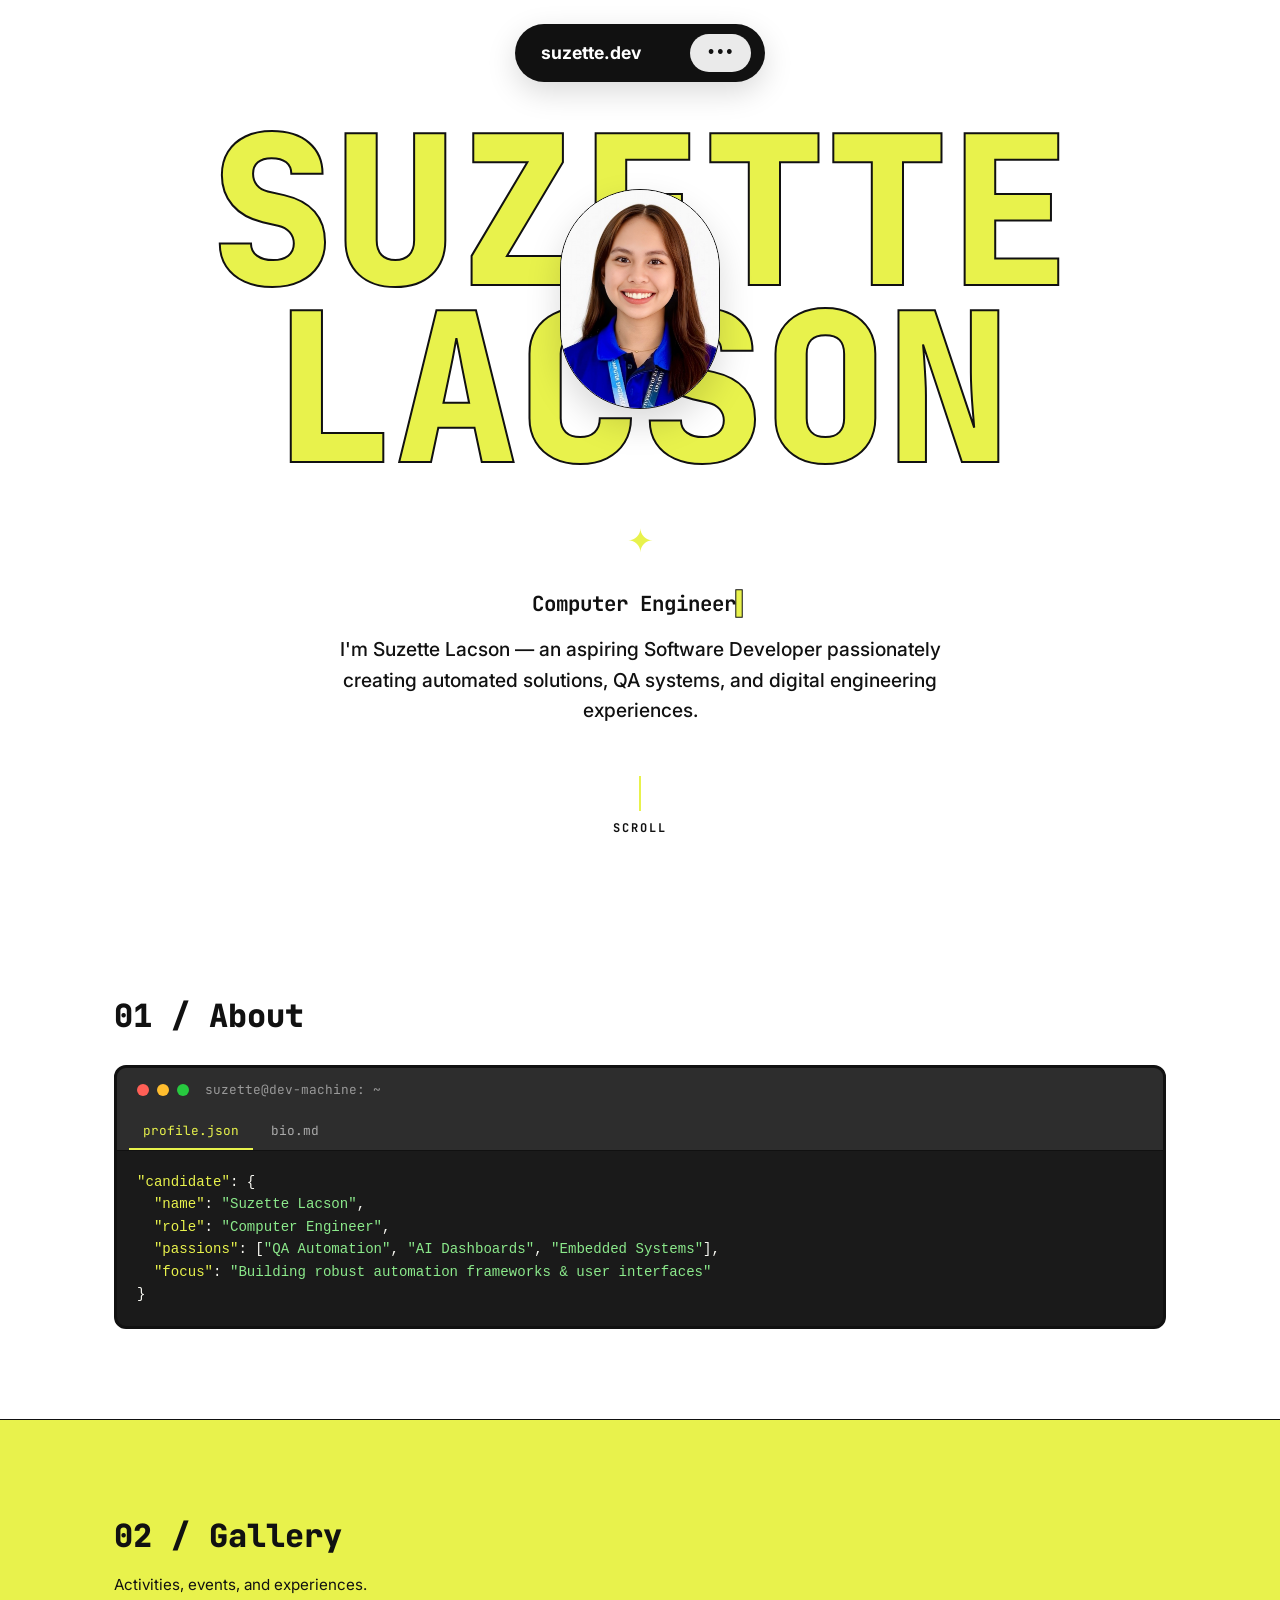
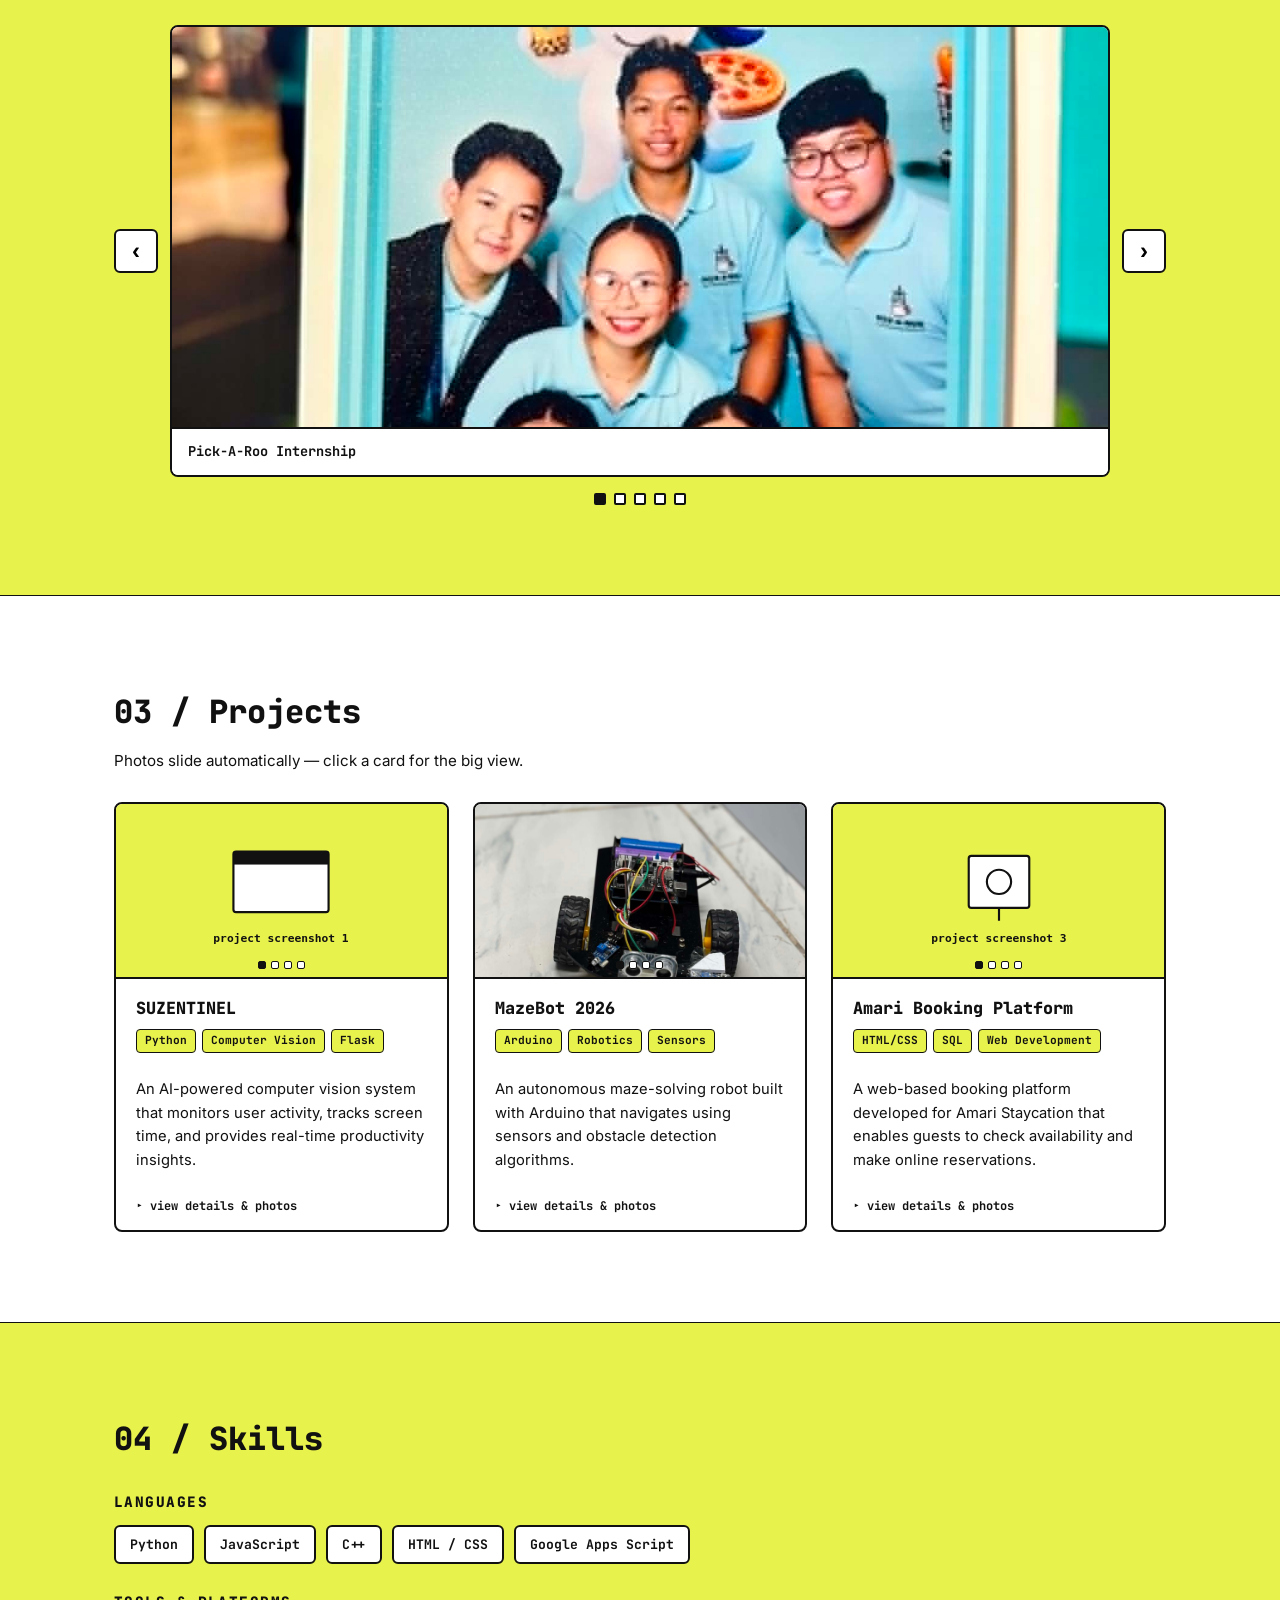
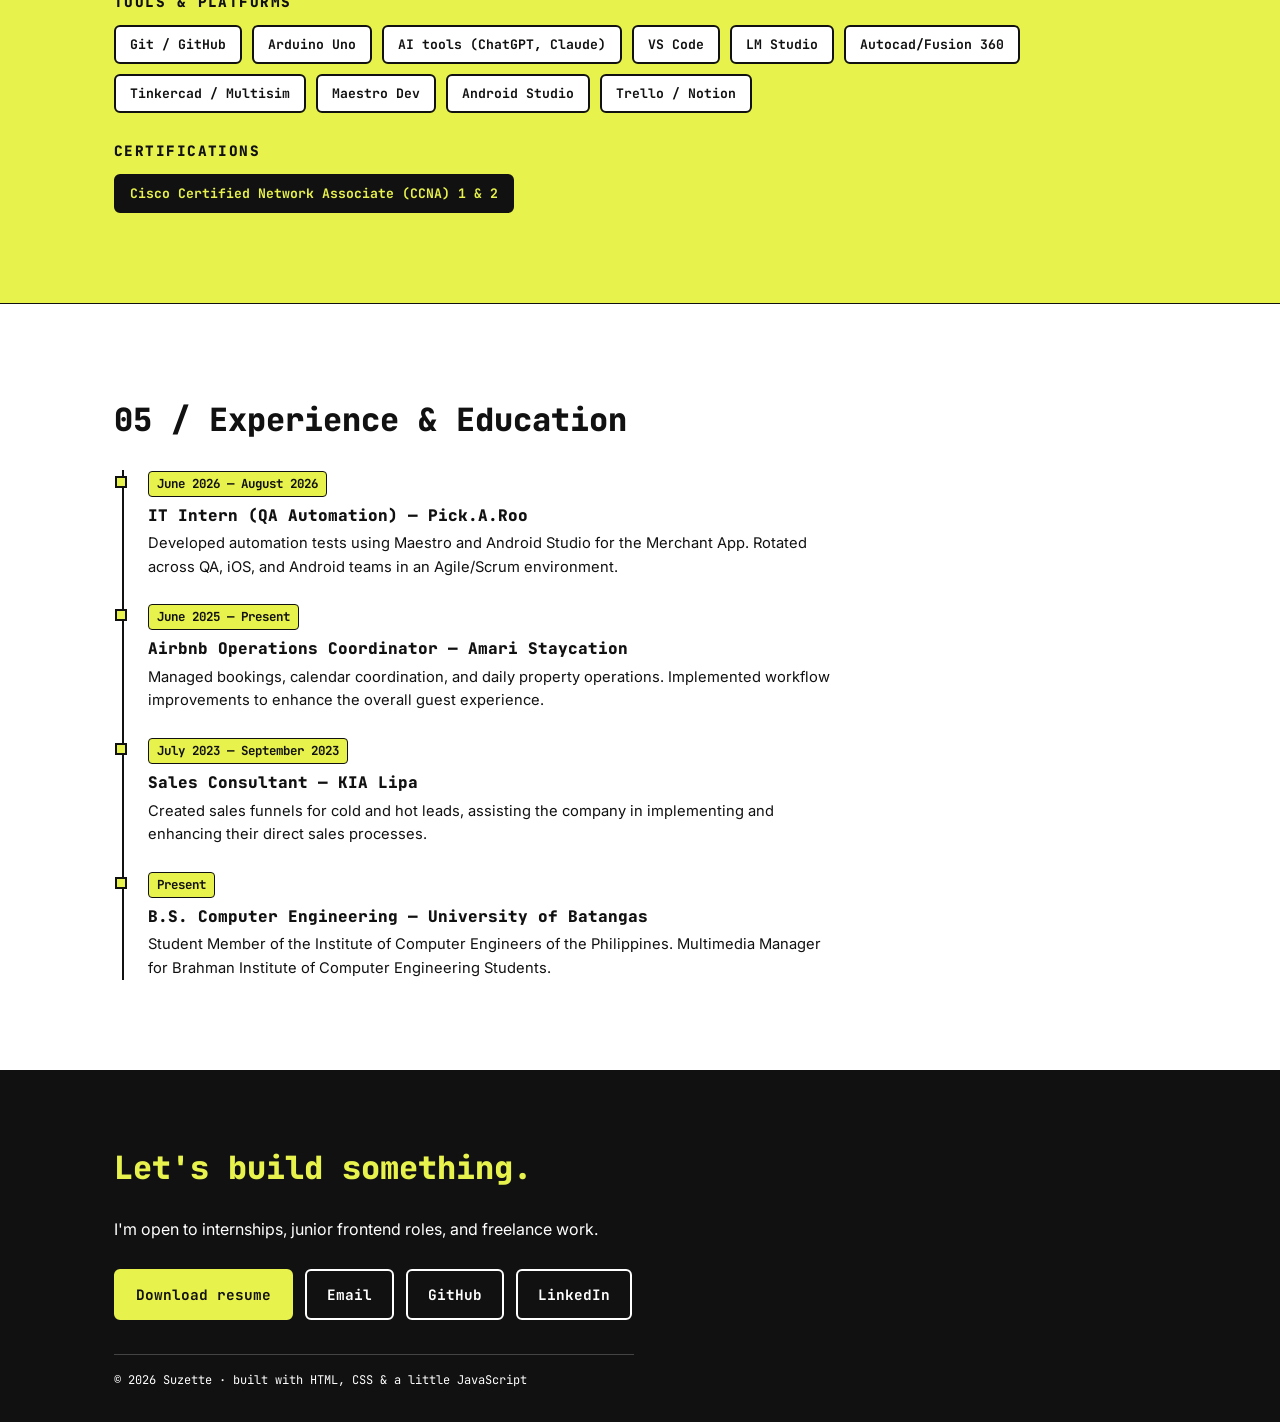
==== index.html @ ba4e70ea "Fixing errors" ====
<!DOCTYPE html>
<!-- ==========================================================
    MY PORTFOLIO — index.html
    This file handles the structural content.
    Flipped to a premium white-dominant professional aesthetic.
========================================================== -->
<html lang="en">
<head>
  <meta charset="UTF-8">
  <meta name="viewport" content="width=device-width, initial-scale=1.0">

  <!-- TITLE + SEO -->
  <title>Suzette Lacson — Computer Engineer / QA Automation</title>
  <meta name="description" content="Portfolio of Suzette Lacson — Computer Engineering student focused on QA automation, AI-powered tools, web development, and Arduino/embedded projects.">
  <meta property="og:title" content="Suzette Lacson — Computer Engineer">
  <meta property="og:description" content="QA automation, AI tools, web development, and robotics projects.">
  <meta property="og:image" content="images/Me.jpg">

  <!-- Fonts: JetBrains Mono (headings) + Inter (body text) -->
  <link rel="preconnect" href="https://fonts.googleapis.com">
  <link rel="preconnect" href="https://fonts.gstatic.com" crossorigin>
  <link href="https://fonts.googleapis.com/css2?family=JetBrains+Mono:wght@500;700;800;900&family=Inter:wght@400;500;600;700&display=swap" rel="stylesheet">

  <!-- Connect the design file -->
  <link rel="stylesheet" href="style.css">
</head>
<body>

<!-- ==================== PREMIUM FLOATING NAV DOCK ==================== -->
  <nav class="nav-dock">
    <div class="nav-dock-inner">
      <a href="#top" class="nav-brand">suzette.dev</a>
      <button class="nav-toggle-btn" id="menuToggleBtn" aria-label="Open navigation menu">
        <span>•</span><span>•</span><span>•</span>
      </button>
    </div>
    
    <!-- Expanded Dropdown Card Panel (Hidden by default) -->
    <div class="nav-dropdown" id="navDropdown">
      <div class="dropdown-header">
        <span class="dropdown-brand">suzette.dev</span>
        <button class="dropdown-close-btn" id="menuCloseBtn" aria-label="Close navigation menu">&times;</button>
      </div>
      <!-- FIX: labels now match the sections they scroll to
           (Projects pointed to the Gallery, Education pointed to Skills) -->
      <ul class="dropdown-links">
        <li><a href="#top" class="dropdown-pill">Home</a></li>
        <li><a href="#about" class="dropdown-pill">About Me</a></li>
        <li><a href="#gallery" class="dropdown-pill">Gallery</a></li>
        <li><a href="#projects" class="dropdown-pill">Projects</a></li>
        <li><a href="#skills" class="dropdown-pill">Skills</a></li>
        <li><a href="#experience" class="dropdown-pill">Experience</a></li>
        <li><a href="#contact" class="dropdown-pill">Contact</a></li>
      </ul>
    </div>
  </nav>

  <!-- ==================== HIGH-IMPACT HERO SECTION ==================== -->
<header class="hero" id="top">
  <div class="wrap hero-centerpiece">
    
    <!-- Giant Typographic Layering Stack -->
    <div class="massive-name-container">
      <h1 class="massive-text-line">SUZETTE</h1>
      
      <!-- Interactive 3D Flip Capsule (Now a link to the About section!) -->
      <a href="#about" class="oval-photo-frame">
        <div class="flip-card-inner">
          
          <!-- FRONT SIDE: Your main photo -->
          <div class="flip-card-front">
            <img class="hero-photo" src="images/Me.jpg" alt="Suzette Lacson Front">
          </div>
          
          <!-- BACK SIDE: Your second photo (or alternative brand graphic) -->
          <!-- FIX: file is ME2.png, not ME2.jpg (image was broken) -->
          <div class="flip-card-back">
            <img class="hero-photo" src="images/ME2.png" alt="Suzette Lacson Back">
          </div>

        </div>
      </a>
      
      <h1 class="massive-text-line">LACSON</h1>
    </div>

    <!-- Minimalist Deco Divider -->
    <div class="diamond-divider">✦</div>

    <!-- Animated role typewriter (logic already lives in script.js) -->
    <p class="typewriter-line"><span id="typewriter"></span><span class="type-cursor">▌</span></p>

    <!-- Professional Subtitle Bio -->
    <p class="hero-tagline">
      I'm Suzette Lacson — an aspiring Software Developer passionately creating automated solutions, QA systems, and digital engineering experiences.
    </p>
    
    <!-- Dynamic Scroll Asset -->
    <div class="scroll-indicator">
      <span class="scroll-line"></span>
      <span class="scroll-text">SCROLL</span>
    </div>

  </div>
</header>
  <!-- ==================== ABOUT (Interactive Terminal) ==================== -->
  <section id="about">
    <div class="wrap">
      <h2>01 / About</h2>
      
      <!-- Developer Terminal UI -->
      <div class="terminal">
        <div class="terminal-header">
          <div class="terminal-buttons">
            <span class="dot red"></span>
            <span class="dot yellow"></span>
            <span class="dot green"></span>
          </div>
          <div class="terminal-title">suzette@dev-machine: ~</div>
        </div>
        
        <!-- Interactive Code Tabs -->
        <div class="terminal-tabs">
          <button class="tab-btn active" id="btn-profile" onclick="switchTab('profile')">profile.json</button>
          <button class="tab-btn" id="btn-bio" onclick="switchTab('bio')">bio.md</button>
        </div>

        <div class="terminal-body">
          <!-- Tab 1: profile.json -->
          <div id="tab-profile" class="tab-content active">
<pre><code><span class="key">"candidate"</span>: {
  <span class="key">"name"</span>: <span class="string">"Suzette Lacson"</span>,
  <span class="key">"role"</span>: <span class="string">"Computer Engineer"</span>,
  <span class="key">"passions"</span>: [<span class="string">"QA Automation"</span>, <span class="string">"AI Dashboards"</span>, <span class="string">"Embedded Systems"</span>],
  <span class="key">"focus"</span>: <span class="string">"Building robust automation frameworks & user interfaces"</span>
}</code></pre>
          </div>

          <!-- Tab 2: bio.md -->
          <div id="tab-bio" class="tab-content">
            <h3># Bio</h3>
            <p>Hi, I'm Suzette Lacson, a Computer Engineering student with a deep focus in software development, QA automation, and hardware integrations. I enjoy building clean, interactive web experiences and programming smart devices that streamline operational pipelines.</p>
            <p>I thrive on turning manual processes into automated, efficient software architectures, bridging the gap between hardware systems and web frontends.</p>
          </div>
        </div>
      </div>

    </div>
  </section>

  <!-- ==================== GALLERY (CAROUSEL) ==================== -->
  <section id="gallery" class="yellow-bg">
    <div class="wrap">
      <h2>02 / Gallery</h2>
      <p class="section-sub">Activities, events, and experiences.</p>

      <div class="carousel">
        <button class="carousel-btn" onclick="moveSlide(-1)" aria-label="Previous photo">‹</button>

        <div class="carousel-window">
          <div class="carousel-track" id="track">

            <figure class="slide">
              <img src="images/interns.jpg" alt="Pick-A-Roo internship team">
              <figcaption>Pick-A-Roo Internship</figcaption>
            </figure>

            <figure class="slide">
              <img src="images/withArduino.jpg" alt="Working with Arduino" loading="lazy">
              <figcaption>Working with Arduino Activities</figcaption>
            </figure>

            <figure class="slide">
              <img src="images/PIC_EVENT.jpg" alt="Philippine Innovation Conference 2025" loading="lazy">
              <figcaption>Philippine Innovation Conference 2025 - Tatak Future</figcaption>
            </figure>

            <figure class="slide">
              <img src="images/event_pickaroo.jpg" alt="Pick-A-Roo company event" loading="lazy">
              <figcaption>Pick-A-Roo team event</figcaption>
            </figure>

            <figure class="slide">
              <img src="images/internshipw_id.jpg" alt="First day of internship with company ID" loading="lazy">
              <figcaption>Internship onboarding at AGILE Digital Ventures</figcaption>
            </figure>

          </div>
        </div>

        <button class="carousel-btn" onclick="moveSlide(1)" aria-label="Next photo">›</button>
      </div>

      <!-- Slider navigation dots (filled dynamically by script.js) -->
      <div class="carousel-dots" id="dots"></div>
    </div>
  </section>

  <!-- ==================== PROJECTS ==================== -->
  <section id="projects">
    <div class="wrap">
      <h2>03 / Projects</h2>
      <p class="section-sub">Photos slide automatically — click a card for the big view.</p>
      <div class="grid">

        <!-- Project 1 -->
        <article class="card project" onclick="openProject('SUZENTINEL')">
          <div class="mini-carousel" data-project="SUZENTINEL"></div>
          <h3>SUZENTINEL</h3>
          <div class="tags"><span class="tag">Python</span><span class="tag">Computer Vision</span><span class="tag">Flask</span></div>
          <p>An AI-powered computer vision system that monitors user activity, tracks screen time, and provides real-time productivity insights.</p>
          <span class="view-more">▸ view details & photos</span>  
        </article>

        <!-- Project 2 -->
        <article class="card project" onclick="openProject('mazebot')">
          <div class="mini-carousel" data-project="mazebot"></div>
          <h3>MazeBot 2026</h3>
          <div class="tags"><span class="tag">Arduino</span><span class="tag">Robotics</span><span class="tag">Sensors</span></div>
          <p>An autonomous maze-solving robot built with Arduino that navigates using sensors and obstacle detection algorithms.</p>
          <span class="view-more">▸ view details & photos</span>
        </article>

        <!-- Project 3 -->
        <article class="card project" onclick="openProject('amari')">
          <div class="mini-carousel" data-project="amari"></div>
          <h3>Amari Booking Platform</h3>
          <div class="tags"><span class="tag">HTML/CSS</span><span class="tag">SQL</span><span class="tag">Web Development</span></div>
          <p>A web-based booking platform developed for Amari Staycation that enables guests to check availability and make online reservations.</p>
          <span class="view-more">▸ view details & photos</span>
        </article>

      </div>
    </div>
  </section>

  <!-- ==================== PROJECT PHOTO POPUP (MODAL) ==================== -->
  <div class="modal-overlay" id="modal" onclick="closeProject()">
    <div class="modal-box" onclick="event.stopPropagation()">
      <div class="modal-top">
        <h3 id="modal-title">Project</h3>
        <button class="modal-close" onclick="closeProject()">✕</button>
      </div>

      <div id="modal-desc" class="modal-desc"></div>

      <div class="modal-view">
        <button class="carousel-btn" onclick="movePhoto(-1)" aria-label="Previous project photo">‹</button>
        <img id="modal-img" src="" alt="Project photo">
        <button class="carousel-btn" onclick="movePhoto(1)" aria-label="Next project photo">›</button>
      </div>

      <div class="modal-thumbs" id="modal-thumbs"></div>
    </div>
  </div>

  <!-- ==================== SKILLS ==================== -->
  <section id="skills" class="yellow-bg">
    <div class="wrap">
      <h2>04 / Skills</h2>

      <h3 class="skill-title">Languages</h3>
      <div class="pills">
        <span class="pill">Python</span>
        <span class="pill">JavaScript</span>
        <span class="pill">C++</span>
        <span class="pill">HTML / CSS</span>
        <span class="pill">Google Apps Script</span>
      </div>

      <h3 class="skill-title">Tools &amp; Platforms</h3>
      <div class="pills">
        <span class="pill">Git / GitHub</span>
        <span class="pill">Arduino Uno</span>
        <span class="pill">AI tools (ChatGPT, Claude)</span>
        <span class="pill">VS Code</span>
        <span class="pill">LM Studio</span>
        <span class="pill">Autocad/Fusion 360</span>
        <span class="pill">Tinkercad / Multisim</span>
        <span class="pill">Maestro Dev</span>
        <span class="pill">Android Studio</span>
        <span class="pill">Trello / Notion</span>
      </div>

      <!-- Certifications from CV — recruiters scan for these -->
      <h3 class="skill-title">Certifications</h3>
      <div class="pills">
        <span class="pill hl">Cisco Certified Network Associate (CCNA) 1 &amp; 2</span>
      </div>
    </div>
  </section>

  <!-- ==================== EXPERIENCE ==================== -->
  <section id="experience">
    <div class="wrap">
      <h2>05 / Experience &amp; Education</h2>
      <div class="timeline">

        <div class="t-item">
          <span class="when">June 2026 — August 2026</span>
          <h3>IT Intern (QA Automation) — Pick.A.Roo</h3>
          <p>Developed automation tests using Maestro and Android Studio for the Merchant App. Rotated across QA, iOS, and Android teams in an Agile/Scrum environment.</p>
        </div>

        <div class="t-item">
          <span class="when">June 2025 — Present</span>
          <h3>Airbnb Operations Coordinator — Amari Staycation</h3>
          <p>Managed bookings, calendar coordination, and daily property operations. Implemented workflow improvements to enhance the overall guest experience.</p>
        </div>
        
        <div class="t-item">
          <span class="when">July 2023 — September 2023</span>
          <h3>Sales Consultant — KIA Lipa</h3>
          <p>Created sales funnels for cold and hot leads, assisting the company in implementing and enhancing their direct sales processes.</p>
        </div>

        <div class="t-item">
          <span class="when">Present</span>
          <h3>B.S. Computer Engineering — University of Batangas</h3>
          <p>Student Member of the Institute of Computer Engineers of the Philippines. Multimedia Manager for Brahman Institute of Computer Engineering Students.</p>
        </div>

      </div>
    </div>
  </section>

  <!-- ==================== CONTACT / FOOTER ==================== -->
  <footer id="contact">
    <div class="wrap">
      <h2>Let's build something.</h2>
      <p>I'm open to internships, junior frontend roles, and freelance work.</p>
      <div class="footer-links">
        <!-- FIX: the CV lives inside the images folder (link was broken) -->
        <a class="btn btn-resume" href="images/SUZETTE B. LACSON_CV_Tech_Updated.pdf" download>Download resume</a>
        <a class="btn btn-ghost" href="mailto:lacsonsuzette03@gmail.com">Email</a>
        <a class="btn btn-ghost" href="https://github.com/SuzetteLacson" target="_blank">GitHub</a>
        <a class="btn btn-ghost" href="https://www.linkedin.com/in/suzettelacson/" target="_blank">LinkedIn</a>
      </div>
      <p class="copyright">© 2026 Suzette · built with HTML, CSS &amp; a little JavaScript</p>
    </div>
  </footer>

  <!-- Connect script.js.
       FIX: removed the duplicate inline <script> — the nav toggle and
       switchTab logic already live in script.js. Having both meant
       double event listeners and two competing switchTab functions. -->
  <script src="script.js"></script>
</body>
</html>
---- style.css ----
/* ==========================================================
   style.css — Portfolio Master Design Sheet
   3-Color Palette: Dominant White, Deep Black, Accent Yellow.
========================================================== */

/* ---------- 1. DESIGN ENGINE INITIALIZATION ---------- */
:root {
  --yellow: #E8F24C;
  --black:  #111111;
  --white:  #FFFFFF;
  --mono:   'JetBrains Mono', monospace;
  --sans:   'Inter', sans-serif;
}

/* ---------- 2. UNIVERSAL DEFAULTS & GLOBAL FIXES ---------- */
*, *::before, *::after {
  box-sizing: border-box;
}

html, body {
  margin: 0 !important;
  padding: 0 !important;
  width: 100% !important;
  max-width: 100% !important;
  overflow-x: hidden !important;
  background-color: var(--white) !important;
  color: var(--black);
}

html {
  scroll-behavior: smooth;
}

body {
  font-family: var(--sans);
  line-height: 1.6;
}

h1, h2, h3 {
  font-family: var(--mono);
  font-weight: 900;
  margin: 0;
}

h2 {
  font-size: 2rem;
  margin-bottom: 24px;
}

img {
  max-width: 100%;
  display: block;
}

.wrap {
  max-width: 1100px;
  margin: 0 auto;
  padding: 0 24px;
}

section {
  padding: 90px 0;
  background: var(--white);
  width: 100%;
}

/*yellow background section for emphasis*/
.yellow-bg {
  background: var(--yellow);
  border-top: 1px solid var(--black);
  border-bottom: 1px solid var(--black);
}

/* ---------- 3. FLOATING MODULAR DOCK NAVBAR ---------- */
.nav-dock {
  position: fixed;
  top: 24px;
  left: 50%;
  transform: translateX(-50%);
  /* FIX: 17% was ~65px on phones — brand + button overflowed the capsule */
  width: auto;
  min-width: 250px;
  max-width: 500px;
  background: var(--black);
  border-radius: 50px; /* Perfect sleek capsule architecture */
  padding: 10px 14px;
  z-index: 9999;
  box-shadow: 0px 10px 30px rgba(0, 0, 0, 0.15);
}

.nav-dock-inner {
  display: flex;
  align-items: center;
  justify-content: space-between;
  gap: 18px;
  width: 100%;
}

.nav-brand {
  color: var(--white);
  font-family: var(--sans);
  font-weight: 700;
  font-size: 1.1rem;
  text-decoration: none;
  padding-left: 12px;
}

.nav-toggle-btn {
  background: #EAEAEA; /* Off-white comfortable interactive surface */
  border: none;
  border-radius: 50px;
  cursor: pointer;
  display: flex;
  align-items: center;
  gap: 3px;
  padding: 10px 18px;
  transition: background-color 0.2s ease;
}

.nav-toggle-btn:hover {
  background: var(--white);
}

.nav-toggle-btn span {
  font-size: 1.1rem;
  color: var(--black);
  line-height: 1;
}

/* --- Expanded Navigation Card Menu --- */
.nav-dropdown {
  display: none; /* Safely locked invisible until interaction toggles it */
  position: absolute;
  top: 0;
  left: 0;
  width: 100%;
  background: var(--black);
  border-radius: 28px;
  padding: 24px;
  box-shadow: 0px 15px 40px rgba(0, 0, 0, 0.3);
  animation: cardSlideIn 0.25s cubic-bezier(0.16, 1, 0.3, 1) forwards;
}

.nav-dropdown.show {
  display: block;
}

@keyframes cardSlideIn {
  from { opacity: 0; transform: scale(0.96); }
  to { opacity: 1; transform: scale(1); }
}

.dropdown-header {
  display: flex;
  align-items: center;
  justify-content: space-between;
  margin-bottom: 24px;
  padding: 0 4px;
}

.dropdown-brand {
  color: var(--white);
  font-family: var(--sans);
  font-weight: 700;
  font-size: 1.2rem;
}

.dropdown-close-btn {
  background: var(--white);
  border: none;
  width: 38px;
  height: 38px;
  border-radius: 50%;
  font-size: 1.3rem;
  font-weight: bold;
  cursor: pointer;
  display: flex;
  align-items: center;
  justify-content: center;
  transition: background-color 0.2s ease;
}

.dropdown-close-btn:hover {
  background: var(--yellow);
}

.dropdown-links {
  list-style: none !important;
  padding: 0 !important;
  margin: 0 !important;
  display: flex;
  flex-direction: column;
  gap: 12px;
}

.dropdown-links li {
  margin: 0 !important;
  padding: 0 !important;
}

.dropdown-pill {
  display: block;
  background: var(--white);
  color: var(--black);
  font-family: var(--sans);
  font-weight: 600;
  font-size: 1rem;
  text-decoration: none;
  padding: 12px 20px;
  border-radius: 14px;
  width: 100%;
  max-width: 160px; /* Aligns smoothly leftward matching design reference */
  transition: background-color 0.2s, transform 0.15s;
}

.dropdown-pill:hover {
  background: var(--yellow);
  transform: translateX(4px);
}

/* ---------- 4. HERO STRUCTURAL SYSTEM ---------- */
.hero {
  background: var(--white);
  min-height: 100vh;
  display: flex;
  align-items: center;
  position: relative;
  padding: 120px 0 60px;
}

.hero-centerpiece {
  display: flex;
  flex-direction: column;
  align-items: center;
  justify-content: center;
  width: 100%;
  text-align: center;
}

.massive-name-container {
  position: relative;
  display: flex;
  flex-direction: column;
  align-items: center;
  justify-content: center;
  width: 100%;
}

.massive-text-line {
  font-size: clamp(4.5rem, 17vw, 13rem);
  line-height: 0.85;
  font-weight: 900;
  color: var(--yellow);
  letter-spacing: -2px;
  text-transform: uppercase;
  margin: 0;
  user-select: none;
  /* FIX: pure yellow on white was nearly invisible — a thin black
     outline keeps the yellow look but makes the name readable */
  -webkit-text-stroke: 2px var(--black);
}

/* Capsule Photo Frame Overlap Geometry */
.oval-photo-frame {
  width: clamp(100px, 15vw, 160px);
  height: clamp(140px, 21vw, 220px);
  border-radius: 120px;
  border: 1px solid var(--black); /*  capsule border */
  overflow: hidden;
  position: absolute;
  top: 50%;
  left: 50%;
  transform: translate(-50%, -50%);
  z-index: 10;
  background: var(--white);
  box-shadow: 0 15px 35px rgba(0,0,0,0.15);
}

.hero-photo {
  width: 100%;
  height: 100%;
  object-fit: cover;
}

.diamond-divider {
  font-size: 2rem;
  color: var(--yellow);
  margin: 40px 0 20px;
}

.hero-tagline {
  font-family: var(--sans);
  font-size: clamp(1rem, 2vw, 1.2rem);
  color: var(--black);
  max-width: 620px;
  line-height: 1.6;
  font-weight: 500;
  margin: 0 auto;
}

.scroll-indicator {
  margin-top: 50px;
  display: flex;
  flex-direction: column;
  align-items: center;
  gap: 8px;
}

.scroll-line {
  width: 2px;
  height: 35px;
  background: var(--yellow);
}

.scroll-text {
  font-family: var(--mono);
  font-size: 0.75rem;
  font-weight: 700;
  letter-spacing: 2px;
}

/* ---------- 5. GLOBAL PORTFOLIO INTERFACE FIXES ---------- */
.card {
  background: var(--white);
  border: 2px solid var(--black);
  border-radius: 8px;
  padding: 24px;
}

.btn {
  display: inline-block;
  font-family: var(--mono);
  font-weight: 700;
  font-size: 0.9rem;
  text-decoration: none;
  padding: 12px 20px;
  border: 2px solid var(--black);
  border-radius: 6px;
  transition: transform 0.1s ease, box-shadow 0.1s ease;
}
.btn-dark { background: var(--black); color: var(--white); }
.btn-dark:hover { background: var(--yellow); color: var(--black); }
.btn-light { background: var(--white); color: var(--black); }
.btn-light:hover { background: var(--black); color: var(--white); }
.btn:active { transform: translate(2px, 2px); }

/* Grid Protection System */
.grid {
  display: grid;
  grid-template-columns: repeat(auto-fill, minmax(290px, 1fr));
  gap: 24px;
}

.project {
  background: var(--white);
  border: 2px solid var(--black);
  border-radius: 8px;
  overflow: hidden;
  display: flex;
  flex-direction: column;
}

/* Dynamic Interactive Terminal Fixes */
.terminal {
  background: #1a1a1a;
  border: 3px solid var(--black);
  border-radius: 12px;
  overflow: hidden;
}
.terminal-header {
  background: #2d2d2d;
  padding: 12px 20px;
  display: flex;
  align-items: center;
}
.terminal-body {
  padding: 20px;
  color: #f8f8f2;
  font-family: var(--mono);
}

/* Timeline Components */
.timeline {
  border-left: 2px solid var(--black);
  padding-left: 24px;
  display: flex;
  flex-direction: column;
  gap: 24px;
}

/* ==========================================================
   7. RESTORED COMPONENT STYLES
   ROOT CAUSE OF THE "not clickable / not sliding" BUG:
   when this stylesheet was rewritten, the styles for the
   carousel, mini-carousels, modal, tags, pills, timeline and
   footer were dropped. The JavaScript still worked — but with
   no overflow:hidden / display:flex / positioning, the sliders
   rendered as stacked images and the modal never appeared.
   Everything below restores those components in the same
   3-color style.
========================================================== */

/* ---- small helpers ---- */
.section-sub {
  margin: -12px 0 28px;
  font-size: 0.95rem;
}

/* ---- hero typewriter line ---- */
.typewriter-line {
  font-family: var(--mono);
  font-weight: 700;
  font-size: clamp(1rem, 2.2vw, 1.3rem);
  margin: 0 0 14px;
  min-height: 1.6em;         /* stops layout jumping while typing */
}

.type-cursor {
  color: var(--yellow);
  -webkit-text-stroke: 1px var(--black);
  animation: blink 1s steps(1) infinite;
}

@keyframes blink {
  50% { opacity: 0; }
}

/* ---- hero flip card (front/back photo) ---- */
.oval-photo-frame {
  perspective: 1000px;       /* gives the flip its 3D depth */
}

.flip-card-inner {
  position: relative;
  width: 100%;
  height: 100%;
  transition: transform 0.7s ease;
  transform-style: preserve-3d;
}

.oval-photo-frame:hover .flip-card-inner {
  transform: rotateY(180deg);
}

.flip-card-front,
.flip-card-back {
  position: absolute;
  inset: 0;
  backface-visibility: hidden;    /* hides the reversed side */
}

.flip-card-back {
  transform: rotateY(180deg);
}

/* ---- terminal chrome (dots, tabs, code colors) ---- */
.terminal-buttons {
  display: flex;
  gap: 8px;
  margin-right: 16px;
}

.dot {
  width: 12px;
  height: 12px;
  border-radius: 50%;
  display: block;
}

.dot.red    { background: #ff5f56; }
.dot.yellow { background: #ffbd2e; }
.dot.green  { background: #27c93f; }

.terminal-title {
  color: #999;
  font-family: var(--mono);
  font-size: 0.8rem;
}

.terminal-tabs {
  display: flex;
  gap: 4px;
  background: #2d2d2d;
  padding: 0 12px;
  border-bottom: 1px solid var(--black);
}

.tab-btn {
  font-family: var(--mono);
  font-size: 0.8rem;
  padding: 9px 14px;
  background: transparent;
  color: #aaa;
  border: none;
  cursor: pointer;
  border-bottom: 2px solid transparent;
}

.tab-btn.active {
  color: var(--yellow);
  border-bottom-color: var(--yellow);
}

.tab-content { display: none; }
.tab-content.active { display: block; }

.terminal-body pre {
  margin: 0;
  white-space: pre-wrap;
  font-size: 0.88rem;
}

.key    { color: var(--yellow); }
.string { color: #8be98b; }

.tab-content h3 {
  color: var(--yellow);
  margin-bottom: 10px;
  font-size: 1rem;
}

.tab-content p {
  color: #ddd;
  font-family: var(--sans);
  font-size: 0.95rem;
}

.tab-content p + p { margin-top: 10px; }

/* ---- gallery carousel ---- */
.carousel {
  display: flex;
  align-items: center;
  gap: 12px;
}

.carousel-window {
  overflow: hidden;          /* hides the off-screen slides */
  border: 2px solid var(--black);
  border-radius: 8px;
  background: var(--white);
  flex: 1;
}

.carousel-track {
  display: flex;             /* all slides in one row */
  transition: transform 0.4s ease;
}

.slide {
  min-width: 100%;
  margin: 0;
}

.slide img {
  width: 100%;
  height: 400px;
  object-fit: cover;         /* crops any photo size to fit */
}

.slide figcaption {
  font-family: var(--mono);
  font-size: 0.85rem;
  font-weight: 700;
  padding: 12px 16px;
  border-top: 2px solid var(--black);
  background: var(--white);
}

.carousel-btn {
  font-size: 1.5rem;
  font-weight: 700;
  width: 44px;
  height: 44px;
  background: var(--white);
  border: 2px solid var(--black);
  border-radius: 6px;
  cursor: pointer;
  flex-shrink: 0;
}

.carousel-btn:hover {
  background: var(--black);
  color: var(--yellow);
}

.carousel-dots {
  display: flex;
  justify-content: center;
  gap: 8px;
  margin-top: 16px;
}

.carousel-dots button {
  width: 12px;
  height: 12px;
  background: var(--white);
  border: 2px solid var(--black);
  border-radius: 2px;
  cursor: pointer;
  padding: 0;
}

.carousel-dots button.active {
  background: var(--black);
}

/* ---- project cards ---- */
.project {
  padding: 0;                /* photos sit flush with the card edge */
  cursor: pointer;
  transition: transform 0.18s ease, box-shadow 0.18s ease;
}

.project:hover {
  transform: rotate(-1deg) translateY(-4px);
  box-shadow: 6px 6px 0 var(--black);
}

.project h3 {
  font-size: 1.05rem;
  padding: 16px 20px 8px;
}

.project .tags {
  display: flex;
  flex-wrap: wrap;
  gap: 6px;
  padding: 0 20px;
}

.tag {
  font-family: var(--mono);
  font-size: 0.7rem;
  font-weight: 700;
  background: var(--yellow);
  border: 1.5px solid var(--black);
  border-radius: 4px;
  padding: 2px 8px;
}

.project p {
  font-size: 0.92rem;
  padding: 10px 20px;
  flex-grow: 1;
}

.view-more {
  font-family: var(--mono);
  font-size: 0.75rem;
  font-weight: 700;
  padding: 0 20px 14px;
}

.project:hover .view-more {
  text-decoration: underline;
}

/* ---- mini-carousel inside each project card ---- */
.mini-carousel {
  position: relative;
  overflow: hidden;
  border-bottom: 2px solid var(--black);
  height: 175px;
}

.mini-track {
  display: flex;
  height: 100%;
  transition: transform 0.4s ease;
}

.mini-track img {
  min-width: 100%;
  height: 100%;
  object-fit: cover;
}

.mini-btn {
  position: absolute;
  top: 50%;
  transform: translateY(-50%);
  width: 28px;
  height: 28px;
  font-size: 1rem;
  font-weight: 700;
  background: var(--yellow);
  border: 2px solid var(--black);
  border-radius: 4px;
  cursor: pointer;
  opacity: 0;                /* appear on card hover */
  transition: opacity 0.15s;
}

.project:hover .mini-btn { opacity: 1; }
.mini-btn.prev { left: 8px; }
.mini-btn.next { right: 8px; }

.mini-btn:hover {
  background: var(--black);
  color: var(--yellow);
}

.mini-dots {
  position: absolute;
  bottom: 8px;
  left: 0;
  right: 0;
  display: flex;
  justify-content: center;
  gap: 5px;
}

.mini-dots span {
  width: 8px;
  height: 8px;
  background: var(--white);
  border: 1.5px solid var(--black);
  border-radius: 2px;
}

.mini-dots span.active {
  background: var(--black);
}

/* ---- project photo popup (modal) ---- */
.modal-overlay {
  display: none;             /* hidden until a card is clicked */
  position: fixed;
  inset: 0;
  background: rgba(17, 17, 17, 0.75);
  z-index: 10000;            /* above the nav dock */
  padding: 20px;
}

.modal-overlay.show {
  display: flex;
  align-items: center;
  justify-content: center;
}

.modal-box {
  background: var(--white);
  border: 2px solid var(--black);
  border-radius: 8px;
  box-shadow: 8px 8px 0 var(--yellow);
  max-width: 760px;
  width: 100%;
  max-height: 92vh;
  overflow-y: auto;
  padding: 20px;
}

.modal-top {
  display: flex;
  align-items: center;
  justify-content: space-between;
  margin-bottom: 12px;
}

.modal-top h3 { font-size: 1.05rem; }

.modal-close {
  font-family: var(--mono);
  font-weight: 700;
  font-size: 1rem;
  width: 36px;
  height: 36px;
  background: var(--yellow);
  border: 2px solid var(--black);
  border-radius: 6px;
  cursor: pointer;
  flex-shrink: 0;
}

.modal-close:hover {
  background: var(--black);
  color: var(--yellow);
}

/* the STAR-method project description */
.modal-desc {
  font-size: 0.9rem;
  line-height: 1.55;
  border-left: 4px solid var(--yellow);
  padding: 4px 0 4px 14px;
  margin-bottom: 14px;
}

.modal-view {
  display: flex;
  align-items: center;
  gap: 12px;
}

#modal-img {
  flex: 1;
  width: 100%;
  height: 380px;
  object-fit: cover;
  border: 2px solid var(--black);
  border-radius: 6px;
}

.modal-thumbs {
  display: flex;
  gap: 10px;
  margin-top: 12px;
  justify-content: center;
}

.modal-thumbs img {
  width: 90px;
  height: 60px;
  object-fit: cover;
  border: 2px solid var(--black);
  border-radius: 4px;
  cursor: pointer;
  opacity: 0.5;
}

.modal-thumbs img.active {
  opacity: 1;
  box-shadow: 3px 3px 0 var(--black);
}

/* ---- skills pills ---- */
.skill-title {
  font-size: 0.9rem;
  text-transform: uppercase;
  letter-spacing: 0.1em;
  margin: 26px 0 12px;
}

.pills {
  display: flex;
  flex-wrap: wrap;
  gap: 10px;
}

.pill {
  font-family: var(--mono);
  font-size: 0.82rem;
  font-weight: 700;
  background: var(--white);
  border: 2px solid var(--black);
  border-radius: 6px;
  padding: 7px 14px;
}

/* highlighted pill — inverted on the yellow section so it stands out */
.yellow-bg .pill.hl {
  background: var(--black);
  color: var(--yellow);
}

/* ---- experience timeline details ---- */
.timeline {
  margin-left: 8px;
  max-width: 720px;
}

.t-item {
  position: relative;
}

.t-item::before {
  content: "";
  position: absolute;
  left: -33px;
  top: 6px;
  width: 12px;
  height: 12px;
  background: var(--yellow);
  border: 2px solid var(--black);
}

.t-item .when {
  font-family: var(--mono);
  font-size: 0.78rem;
  font-weight: 700;
  background: var(--yellow);
  border: 1.5px solid var(--black);
  border-radius: 4px;
  padding: 2px 8px;
  display: inline-block;
  margin-bottom: 6px;
}

.t-item h3 { font-size: 1rem; }
.t-item p  { font-size: 0.92rem; margin: 4px 0 0; }

/* ---- footer / contact ---- */
footer {
  background: var(--black);
  color: var(--white);
  padding: 72px 0 32px;
}

footer h2 { color: var(--yellow); }

footer p {
  max-width: 520px;
  margin: 0 0 26px;
}

.footer-links {
  display: flex;
  gap: 12px;
  flex-wrap: wrap;
  margin-bottom: 34px;
}

.btn-resume {
  background: var(--yellow);
  color: var(--black);
  border-color: var(--yellow);
}

.btn-resume:hover {
  background: var(--white);
  border-color: var(--white);
}

.btn-ghost {
  background: transparent;
  color: var(--white);
  border-color: var(--white);
}

.btn-ghost:hover {
  background: var(--white);
  color: var(--black);
}

.copyright {
  font-family: var(--mono);
  font-size: 0.75rem;
  border-top: 1px solid #444;
  padding-top: 16px;
  margin: 0;
}

/* ---------- 8. MOBILE ENGINE TUNING ---------- */
@media (max-width: 680px) {
  .slide img   { height: 240px; }
  #modal-img   { height: 240px; }

  .modal-thumbs img {
    width: 64px;
    height: 44px;
  }

  .modal-view .carousel-btn {
    width: 36px;
    height: 36px;
  }
}

@media (max-width: 500px) {
  .nav-dock {
    top: 16px;
  }

  .hero {
    padding-top: 100px;
  }

  .massive-text-line {
    -webkit-text-stroke: 1px var(--black);
  }
}
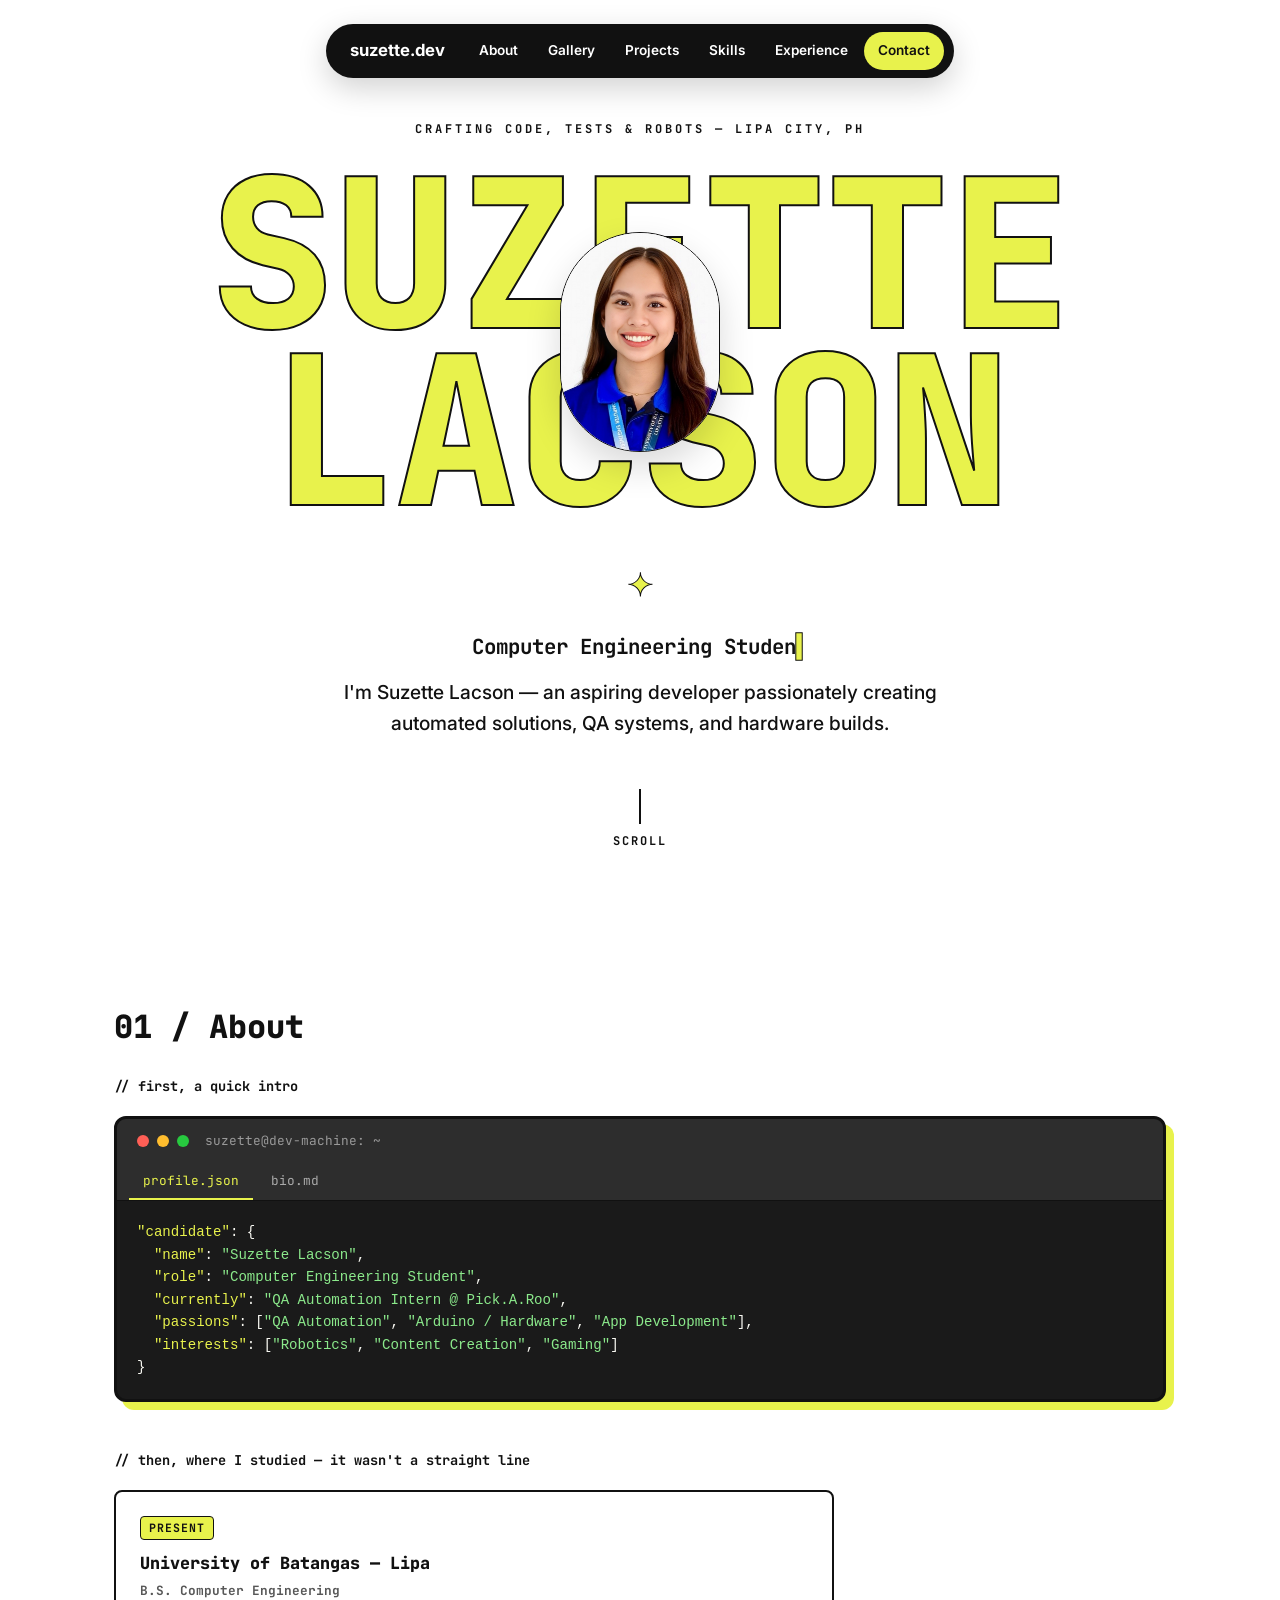
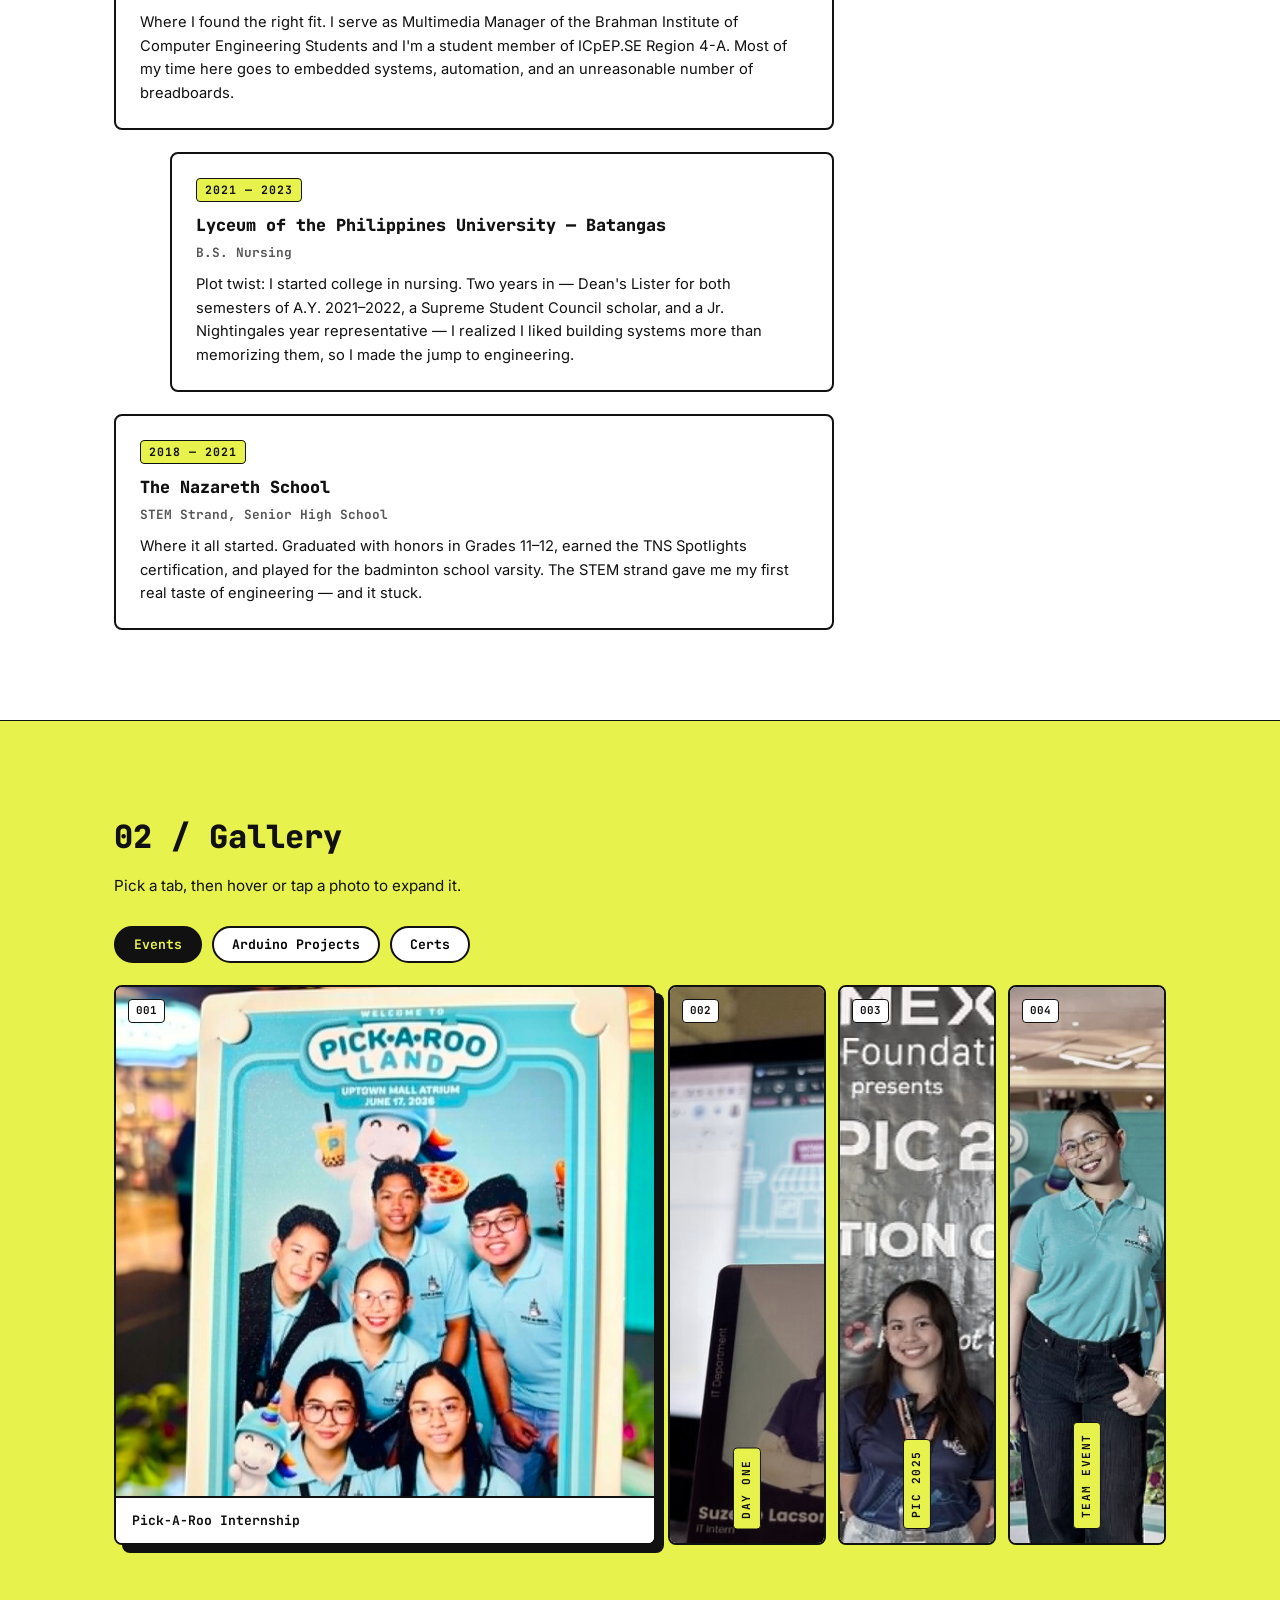
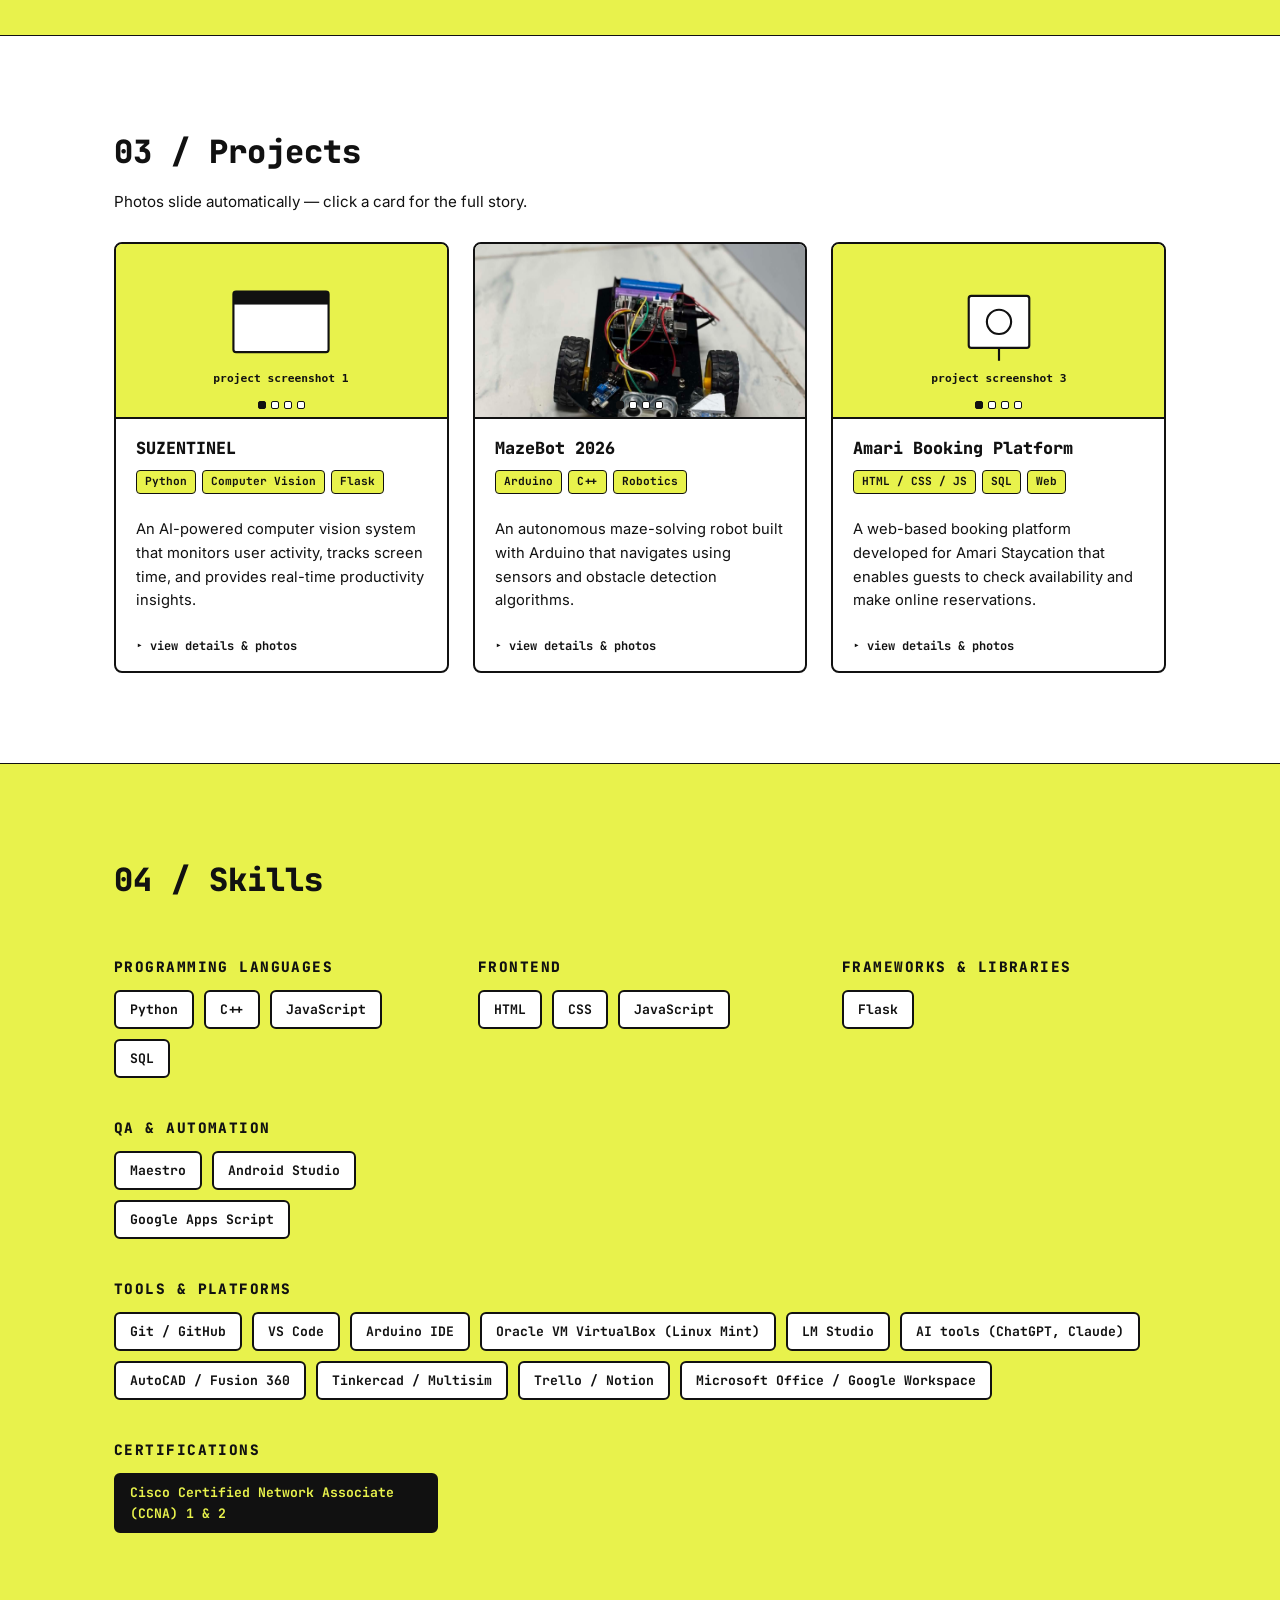
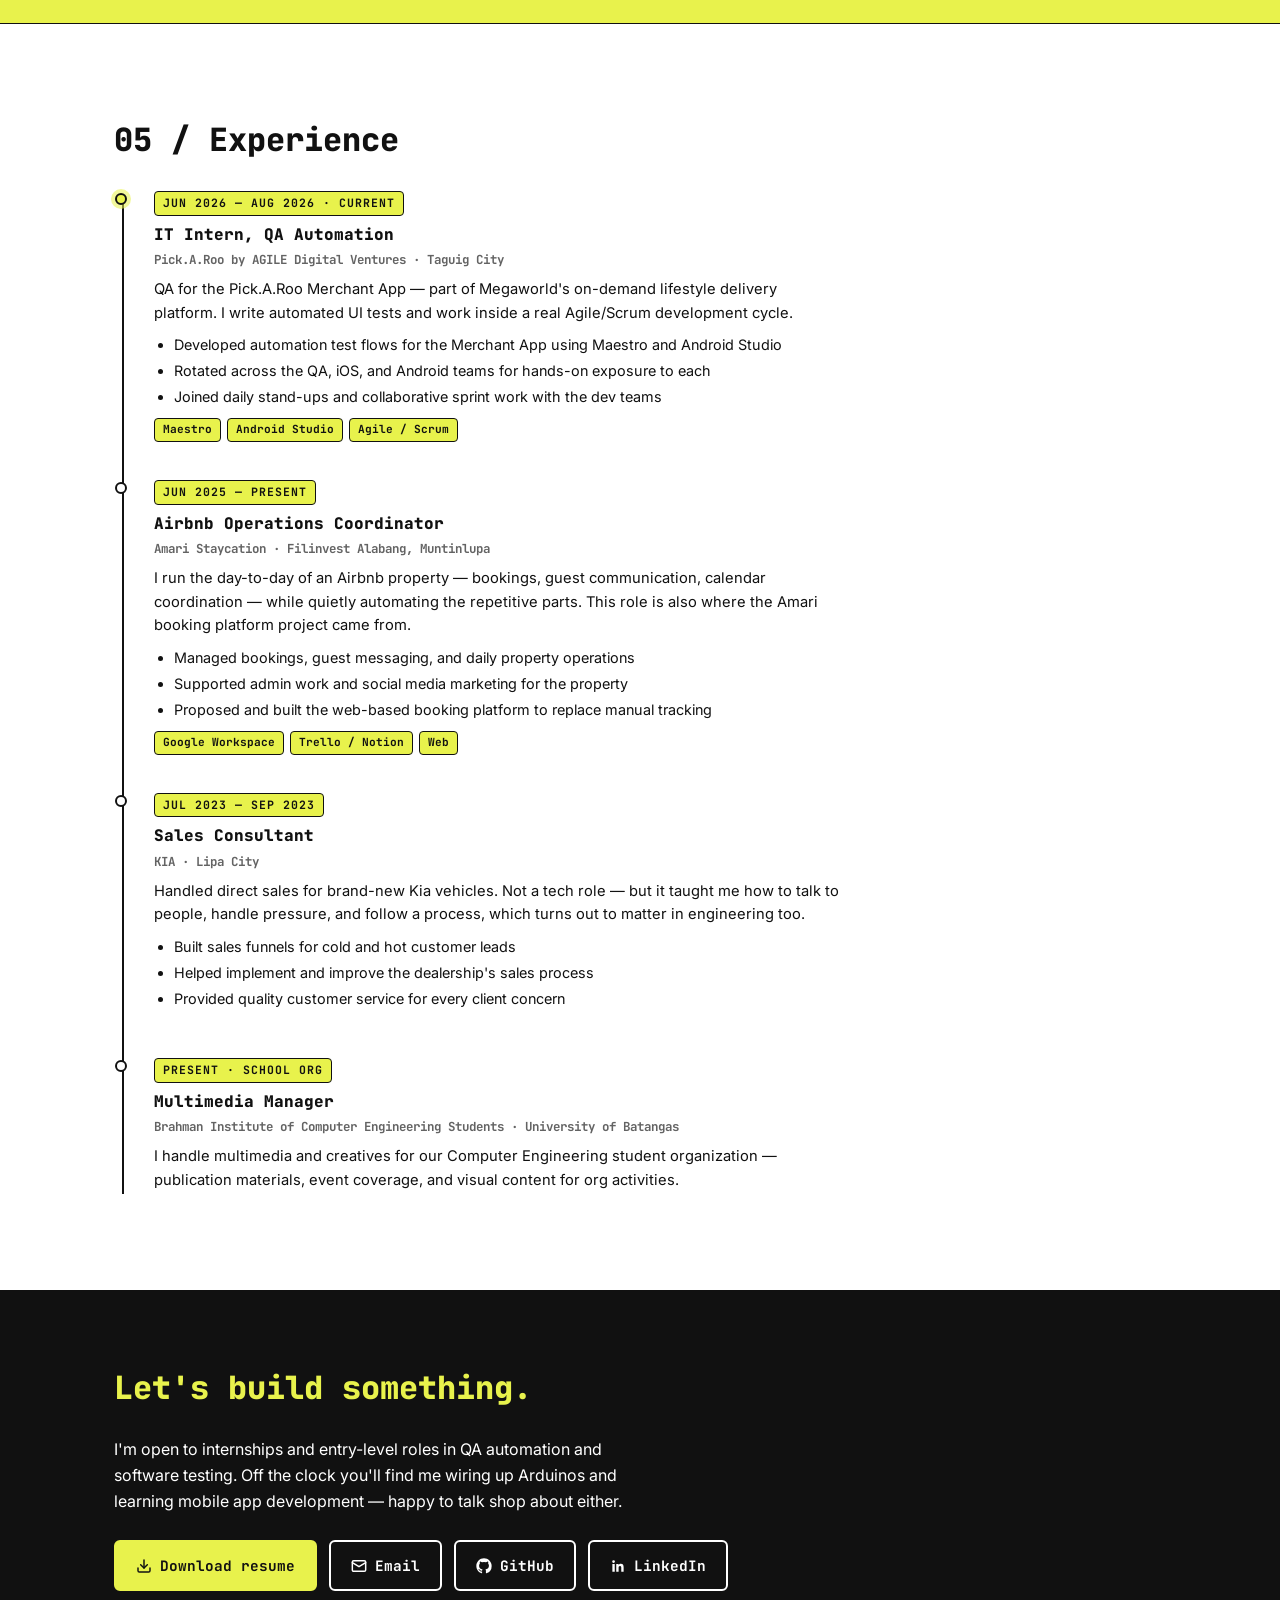
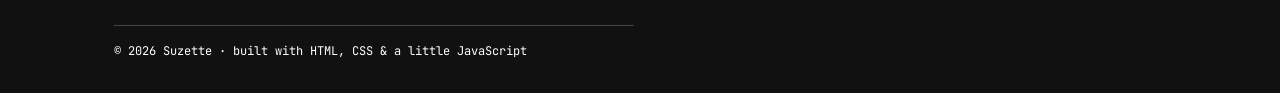
==== commit a3c4d9ee: "Initial portfolio upload" ====
--- a/index.html
+++ b/index.html
@@ -2,7 +2,12 @@
 <!-- ==========================================================
     MY PORTFOLIO — index.html
     This file handles the structural content.
-    Flipped to a premium white-dominant professional aesthetic.
+    White-dominant, high-contrast, minimal — black / white / yellow.
+
+    SECTION MAP (matches the nav):
+      HERO  →  01 ABOUT (intro + education)  →  02 GALLERY
+      →  03 PROJECTS (+ modal)  →  04 SKILLS  →  05 EXPERIENCE
+      →  CONTACT (footer)
 ========================================================== -->
 <html lang="en">
 <head>
@@ -26,90 +31,111 @@
 </head>
 <body>
 
-<!-- ==================== PREMIUM FLOATING NAV DOCK ==================== -->
+<!-- ==================== FLOATING CAPSULE NAV ====================
+     Desktop: brand + inline links inside the black capsule,
+              with a yellow pill that follows the section you're in
+              (the "scrollspy" in script.js drives the .active class).
+     Mobile:  links collapse into the ••• dropdown card. -->
   <nav class="nav-dock">
     <div class="nav-dock-inner">
       <a href="#top" class="nav-brand">suzette.dev</a>
-      <button class="nav-toggle-btn" id="menuToggleBtn" aria-label="Open navigation menu">
+
+      <!-- Inline links — visible on desktop only -->
+      <ul class="nav-links">
+        <li><a href="#about"      class="nav-link" data-section="about">About</a></li>
+        <li><a href="#gallery"    class="nav-link" data-section="gallery">Gallery</a></li>
+        <li><a href="#projects"   class="nav-link" data-section="projects">Projects</a></li>
+        <li><a href="#skills"     class="nav-link" data-section="skills">Skills</a></li>
+        <li><a href="#experience" class="nav-link" data-section="experience">Experience</a></li>
+        <li><a href="#contact"    class="nav-link" data-section="contact">Contact</a></li>
+      </ul>
+
+      <!-- Mobile menu button -->
+      <button class="nav-toggle-btn" id="menuToggleBtn" aria-label="Open navigation menu" aria-expanded="false">
         <span>•</span><span>•</span><span>•</span>
       </button>
     </div>
-    
-    <!-- Expanded Dropdown Card Panel (Hidden by default) -->
+
+    <!-- Expanded dropdown card (mobile, hidden by default) -->
     <div class="nav-dropdown" id="navDropdown">
       <div class="dropdown-header">
         <span class="dropdown-brand">suzette.dev</span>
         <button class="dropdown-close-btn" id="menuCloseBtn" aria-label="Close navigation menu">&times;</button>
       </div>
-      <!-- FIX: labels now match the sections they scroll to
-           (Projects pointed to the Gallery, Education pointed to Skills) -->
       <ul class="dropdown-links">
-        <li><a href="#top" class="dropdown-pill">Home</a></li>
-        <li><a href="#about" class="dropdown-pill">About Me</a></li>
-        <li><a href="#gallery" class="dropdown-pill">Gallery</a></li>
-        <li><a href="#projects" class="dropdown-pill">Projects</a></li>
-        <li><a href="#skills" class="dropdown-pill">Skills</a></li>
-        <li><a href="#experience" class="dropdown-pill">Experience</a></li>
-        <li><a href="#contact" class="dropdown-pill">Contact</a></li>
+        <li><a href="#top"        class="dropdown-pill">Home</a></li>
+        <li><a href="#about"      class="dropdown-pill" data-section="about">About Me</a></li>
+        <li><a href="#gallery"    class="dropdown-pill" data-section="gallery">Gallery</a></li>
+        <li><a href="#projects"   class="dropdown-pill" data-section="projects">Projects</a></li>
+        <li><a href="#skills"     class="dropdown-pill" data-section="skills">Skills</a></li>
+        <li><a href="#experience" class="dropdown-pill" data-section="experience">Experience</a></li>
+        <li><a href="#contact"    class="dropdown-pill" data-section="contact">Contact</a></li>
       </ul>
     </div>
   </nav>
 
-  <!-- ==================== HIGH-IMPACT HERO SECTION ==================== -->
-<header class="hero" id="top">
-  <div class="wrap hero-centerpiece">
-    
-    <!-- Giant Typographic Layering Stack -->
-    <div class="massive-name-container">
-      <h1 class="massive-text-line">SUZETTE</h1>
-      
-      <!-- Interactive 3D Flip Capsule (Now a link to the About section!) -->
-      <a href="#about" class="oval-photo-frame">
-        <div class="flip-card-inner">
-          
-          <!-- FRONT SIDE: Your main photo -->
-          <div class="flip-card-front">
-            <img class="hero-photo" src="images/Me.jpg" alt="Suzette Lacson Front">
-          </div>
-          
-          <!-- BACK SIDE: Your second photo (or alternative brand graphic) -->
-          <!-- FIX: file is ME2.png, not ME2.jpg (image was broken) -->
-          <div class="flip-card-back">
-            <img class="hero-photo" src="images/ME2.png" alt="Suzette Lacson Back">
-          </div>
-
-        </div>
-      </a>
-      
-      <h1 class="massive-text-line">LACSON</h1>
-    </div>
-
-    <!-- Minimalist Deco Divider -->
-    <div class="diamond-divider">✦</div>
-
-    <!-- Animated role typewriter (logic already lives in script.js) -->
-    <p class="typewriter-line"><span id="typewriter"></span><span class="type-cursor">▌</span></p>
-
-    <!-- Professional Subtitle Bio -->
-    <p class="hero-tagline">
-      I'm Suzette Lacson — an aspiring Software Developer passionately creating automated solutions, QA systems, and digital engineering experiences.
-    </p>
-    
-    <!-- Dynamic Scroll Asset -->
-    <div class="scroll-indicator">
-      <span class="scroll-line"></span>
-      <span class="scroll-text">SCROLL</span>
-    </div>
-
-  </div>
-</header>
-  <!-- ==================== ABOUT (Interactive Terminal) ==================== -->
+  <!-- ==================== HIGH-IMPACT HERO ==================== -->
+  <header class="hero" id="top">
+    <div class="wrap hero-centerpiece">
+
+      <!-- Small mono kicker line (like the inspiration template) -->
+      <p class="hero-kicker">CRAFTING CODE, TESTS &amp; ROBOTS — LIPA CITY, PH</p>
+
+      <!-- Giant typographic name stack -->
+      <div class="massive-name-container">
+        <h1 class="massive-text-line">SUZETTE</h1>
+
+        <!-- Interactive 3D flip capsule (links to About) -->
+        <a href="#about" class="oval-photo-frame" aria-label="Go to About section">
+          <div class="flip-card-inner">
+            <!-- FRONT SIDE: main photo -->
+            <div class="flip-card-front">
+              <img class="hero-photo" src="images/Me.jpg" alt="Portrait of Suzette Lacson">
+            </div>
+            <!-- BACK SIDE: second photo (file is ME2.png, not .jpg) -->
+            <div class="flip-card-back">
+              <img class="hero-photo" src="images/ME2.png" alt="Suzette Lacson, alternate photo">
+            </div>
+          </div>
+        </a>
+
+        <h1 class="massive-text-line">LACSON</h1>
+      </div>
+
+      <!-- Minimalist deco divider -->
+      <div class="diamond-divider">✦</div>
+
+      <!-- Animated role typewriter (logic lives in script.js) -->
+      <p class="typewriter-line"><span id="typewriter"></span><span class="type-cursor">▌</span></p>
+
+      <!-- Professional subtitle bio -->
+      <p class="hero-tagline">
+        I'm Suzette Lacson — an aspiring developer passionately creating
+        automated solutions, QA systems, and hardware builds.
+      </p>
+
+      <!-- Dynamic scroll asset -->
+      <div class="scroll-indicator">
+        <span class="scroll-line"></span>
+        <span class="scroll-text">SCROLL</span>
+      </div>
+
+    </div>
+  </header>
+
+  <!-- ==================== 01 / ABOUT ====================
+       Told in two "scrolls":
+         scroll 1 — quick intro (interactive terminal)
+         scroll 2 — the education arc, one school at a time -->
   <section id="about">
     <div class="wrap">
       <h2>01 / About</h2>
-      
+
+      <!-- ····· scroll 1: the intro ····· -->
+      <p class="about-chapter reveal">// first, a quick intro</p>
+
       <!-- Developer Terminal UI -->
-      <div class="terminal">
+      <div class="terminal reveal">
         <div class="terminal-header">
           <div class="terminal-buttons">
             <span class="dot red"></span>
@@ -118,8 +144,8 @@
           </div>
           <div class="terminal-title">suzette@dev-machine: ~</div>
         </div>
-        
-        <!-- Interactive Code Tabs -->
+
+        <!-- Interactive code tabs -->
         <div class="terminal-tabs">
           <button class="tab-btn active" id="btn-profile" onclick="switchTab('profile')">profile.json</button>
           <button class="tab-btn" id="btn-bio" onclick="switchTab('bio')">bio.md</button>
@@ -130,194 +156,330 @@
           <div id="tab-profile" class="tab-content active">
 <pre><code><span class="key">"candidate"</span>: {
   <span class="key">"name"</span>: <span class="string">"Suzette Lacson"</span>,
-  <span class="key">"role"</span>: <span class="string">"Computer Engineer"</span>,
-  <span class="key">"passions"</span>: [<span class="string">"QA Automation"</span>, <span class="string">"AI Dashboards"</span>, <span class="string">"Embedded Systems"</span>],
-  <span class="key">"focus"</span>: <span class="string">"Building robust automation frameworks & user interfaces"</span>
+  <span class="key">"role"</span>: <span class="string">"Computer Engineering Student"</span>,
+  <span class="key">"currently"</span>: <span class="string">"QA Automation Intern @ Pick.A.Roo"</span>,
+  <span class="key">"passions"</span>: [<span class="string">"QA Automation"</span>, <span class="string">"Arduino / Hardware"</span>, <span class="string">"App Development"</span>],
+  <span class="key">"interests"</span>: [<span class="string">"Robotics"</span>, <span class="string">"Content Creation"</span>, <span class="string">"Gaming"</span>]
 }</code></pre>
           </div>
 
           <!-- Tab 2: bio.md -->
           <div id="tab-bio" class="tab-content">
             <h3># Bio</h3>
-            <p>Hi, I'm Suzette Lacson, a Computer Engineering student with a deep focus in software development, QA automation, and hardware integrations. I enjoy building clean, interactive web experiences and programming smart devices that streamline operational pipelines.</p>
-            <p>I thrive on turning manual processes into automated, efficient software architectures, bridging the gap between hardware systems and web frontends.</p>
-          </div>
-        </div>
-      </div>
-
+            <p>Hi, I'm Suzette — a Computer Engineering student who likes turning manual, repetitive work into software that runs on its own. My focus right now is QA automation: I'm interning at Pick.A.Roo, where I write automated tests for a real production mobile app.</p>
+            <p>Outside of testing, I build things — Arduino robots, AI-powered tools, and small web platforms — and lately I've been getting into mobile app development. If it can be automated, scripted, or soldered, I'm probably interested in it.</p>
+          </div>
+        </div>
+      </div>
+
+      <!-- ····· scroll 2: the education arc ····· -->
+      <p class="about-chapter reveal">// then, where I studied — it wasn't a straight line</p>
+
+      <div class="edu-track">
+
+        <!-- School 1: current -->
+        <article class="edu-card reveal">
+          <span class="edu-years">PRESENT</span>
+          <h3>University of Batangas — Lipa</h3>
+          <span class="edu-degree">B.S. Computer Engineering</span>
+          <p>Where I found the right fit. I serve as Multimedia Manager of the Brahman Institute of Computer Engineering Students and I'm a student member of ICpEP.SE Region 4-A. Most of my time here goes to embedded systems, automation, and an unreasonable number of breadboards.</p>
+        </article>
+
+        <!-- School 2 -->
+        <article class="edu-card reveal">
+          <span class="edu-years">2021 — 2023</span>
+          <h3>Lyceum of the Philippines University — Batangas</h3>
+          <span class="edu-degree">B.S. Nursing</span>
+          <p>Plot twist: I started college in nursing. Two years in — Dean's Lister for both semesters of A.Y. 2021–2022, a Supreme Student Council scholar, and a Jr. Nightingales year representative — I realized I liked building systems more than memorizing them, so I made the jump to engineering.</p>
+        </article>
+
+        <!-- School 3 -->
+        <article class="edu-card reveal">
+          <span class="edu-years">2018 — 2021</span>
+          <h3>The Nazareth School</h3>
+          <span class="edu-degree">STEM Strand, Senior High School</span>
+          <p>Where it all started. Graduated with honors in Grades 11–12, earned the TNS Spotlights certification, and played for the badminton school varsity. The STEM strand gave me my first real taste of engineering — and it stuck.</p>
+        </article>
+
+      </div>
     </div>
   </section>
 
-  <!-- ==================== GALLERY (CAROUSEL) ==================== -->
+  <!-- ==================== 02 / GALLERY (EXPANDING PHOTO STRIP) ====================
+       Portrait-friendly interactive strip: all photos stand side by side,
+       the active one expands to full color while the rest collapse into
+       slivers with vertical labels. Hover / tap / focus to expand.
+       Auto-cycles every few seconds (logic in script.js).
+       EDIT-ME: to add a photo, copy a <figure> block, change the image,
+       the data-num / data-label chips, and the caption. -->
   <section id="gallery" class="yellow-bg">
     <div class="wrap">
       <h2>02 / Gallery</h2>
-      <p class="section-sub">Activities, events, and experiences.</p>
-
-      <div class="carousel">
-        <button class="carousel-btn" onclick="moveSlide(-1)" aria-label="Previous photo">‹</button>
-
-        <div class="carousel-window">
-          <div class="carousel-track" id="track">
-
-            <figure class="slide">
-              <img src="images/interns.jpg" alt="Pick-A-Roo internship team">
-              <figcaption>Pick-A-Roo Internship</figcaption>
-            </figure>
-
-            <figure class="slide">
-              <img src="images/withArduino.jpg" alt="Working with Arduino" loading="lazy">
-              <figcaption>Working with Arduino Activities</figcaption>
-            </figure>
-
-            <figure class="slide">
-              <img src="images/PIC_EVENT.jpg" alt="Philippine Innovation Conference 2025" loading="lazy">
-              <figcaption>Philippine Innovation Conference 2025 - Tatak Future</figcaption>
-            </figure>
-
-            <figure class="slide">
-              <img src="images/event_pickaroo.jpg" alt="Pick-A-Roo company event" loading="lazy">
-              <figcaption>Pick-A-Roo team event</figcaption>
-            </figure>
-
-            <figure class="slide">
-              <img src="images/internshipw_id.jpg" alt="First day of internship with company ID" loading="lazy">
-              <figcaption>Internship onboarding at AGILE Digital Ventures</figcaption>
-            </figure>
-
-          </div>
-        </div>
-
-        <button class="carousel-btn" onclick="moveSlide(1)" aria-label="Next photo">›</button>
-      </div>
-
-      <!-- Slider navigation dots (filled dynamically by script.js) -->
-      <div class="carousel-dots" id="dots"></div>
+      <p class="section-sub">Pick a tab, then hover or tap a photo to expand it.</p>
+
+      <!-- Category tabs: each button shows only the photos whose
+           data-category matches its data-filter value.
+           EDIT-ME: to add a category, add a button here + photos below
+           with the matching data-category. -->
+      <div class="gallery-tabs reveal" id="galleryTabs">
+        <button class="gallery-tab active" data-filter="events"  aria-pressed="true">Events</button>
+        <button class="gallery-tab"        data-filter="arduino" aria-pressed="false">Arduino Projects</button>
+        <button class="gallery-tab"        data-filter="certs"   aria-pressed="false">Certs</button>
+      </div>
+
+      <div class="photo-strip reveal" id="photoStrip">
+
+        <!-- ····· EVENTS ····· -->
+        <figure class="strip-item" data-category="events" data-num="001" data-label="PICK-A-ROO" tabindex="0">
+          <img src="images/interns.jpg" alt="Pick-A-Roo internship team">
+          <figcaption>Pick-A-Roo Internship</figcaption>
+        </figure>
+
+        <figure class="strip-item" data-category="events" data-num="002" data-label="DAY ONE" tabindex="0">
+          <img src="images/internshipw_id.jpg" alt="First day of internship with company ID" loading="lazy">
+          <figcaption>Internship onboarding at AGILE Digital Ventures</figcaption>
+        </figure>
+
+        <figure class="strip-item" data-category="events" data-num="003" data-label="PIC 2025" tabindex="0">
+          <img src="images/PIC_EVENT.jpg" alt="Philippine Innovation Conference 2025" loading="lazy">
+          <figcaption>Philippine Innovation Conference 2025 — Tatak Future</figcaption>
+        </figure>
+
+        <figure class="strip-item" data-category="events" data-num="004" data-label="TEAM EVENT" tabindex="0">
+          <img src="images/event_pickaroo.jpg" alt="Pick-A-Roo company event" loading="lazy">
+          <figcaption>Pick-A-Roo team event</figcaption>
+        </figure>
+
+        <!-- ····· ARDUINO PROJECTS ····· -->
+        <figure class="strip-item" data-category="arduino" data-num="001" data-label="ARDUINO DAYS" tabindex="0">
+          <img src="images/withArduino.jpg" alt="Working with Arduino" loading="lazy">
+          <figcaption>Working with Arduino activities</figcaption>
+        </figure>
+
+        <figure class="strip-item" data-category="arduino" data-num="002" data-label="MAZEBOT" tabindex="0">
+          <img src="images/mzebot_bot.jpg" alt="MazeBot robot up close" loading="lazy">
+          <figcaption>MazeBot — the robot up close</figcaption>
+        </figure>
+
+        <figure class="strip-item" data-category="arduino" data-num="003" data-label="THE MAZE" tabindex="0">
+          <img src="images/mzebot_maze.jpg" alt="MazeBot navigating the maze" loading="lazy">
+          <figcaption>MazeBot navigating the maze</figcaption>
+        </figure>
+
+        <figure class="strip-item" data-category="arduino" data-num="004" data-label="ME + BOT" tabindex="0">
+          <img src="images/me_w_bot.jpg" alt="Suzette with the MazeBot" loading="lazy">
+          <figcaption>Me with our MazeBot</figcaption>
+        </figure>
+
+        <figure class="strip-item" data-category="arduino" data-num="005" data-label="BOT SQUAD" tabindex="0">
+          <img src="images/mzebotgrouppic.jpg" alt="MazeBot team group picture" loading="lazy">
+          <figcaption>The MazeBot team</figcaption>
+        </figure>
+
+        <!-- ····· CERTS ·····
+             EDIT-ME: these two are placeholders — take photos/scans of
+             your CCNA certificates, drop them into images/, and replace
+             the .svg paths below. -->
+        <figure class="strip-item" data-category="certs" data-num="001" data-label="CCNA 1" tabindex="0">
+          <img src="images/activity1.svg" alt="Cisco CCNA 1 certificate" loading="lazy">
+          <figcaption>Cisco CCNA 1 — certificate photo coming soon</figcaption>
+        </figure>
+
+        <figure class="strip-item" data-category="certs" data-num="002" data-label="CCNA 2" tabindex="0">
+          <img src="images/activity2.svg" alt="Cisco CCNA 2 certificate" loading="lazy">
+          <figcaption>Cisco CCNA 2 — certificate photo coming soon</figcaption>
+        </figure>
+
+      </div>
     </div>
   </section>
 
-  <!-- ==================== PROJECTS ==================== -->
+  <!-- ==================== 03 / PROJECTS ====================
+       Three best projects. Card = photo + title + stack tags + blurb.
+       Click a card → blog-style detail view (modal below).
+       All modal text lives in script.js → the `projectPhotos` object. -->
   <section id="projects">
     <div class="wrap">
       <h2>03 / Projects</h2>
-      <p class="section-sub">Photos slide automatically — click a card for the big view.</p>
+      <p class="section-sub">Photos slide automatically — click a card for the full story.</p>
       <div class="grid">
 
         <!-- Project 1 -->
-        <article class="card project" onclick="openProject('SUZENTINEL')">
+        <article class="card project reveal" onclick="openProject('SUZENTINEL')">
           <div class="mini-carousel" data-project="SUZENTINEL"></div>
           <h3>SUZENTINEL</h3>
           <div class="tags"><span class="tag">Python</span><span class="tag">Computer Vision</span><span class="tag">Flask</span></div>
           <p>An AI-powered computer vision system that monitors user activity, tracks screen time, and provides real-time productivity insights.</p>
-          <span class="view-more">▸ view details & photos</span>  
+          <span class="view-more">▸ view details &amp; photos</span>
         </article>
 
         <!-- Project 2 -->
-        <article class="card project" onclick="openProject('mazebot')">
+        <article class="card project reveal" onclick="openProject('mazebot')">
           <div class="mini-carousel" data-project="mazebot"></div>
           <h3>MazeBot 2026</h3>
-          <div class="tags"><span class="tag">Arduino</span><span class="tag">Robotics</span><span class="tag">Sensors</span></div>
+          <div class="tags"><span class="tag">Arduino</span><span class="tag">C++</span><span class="tag">Robotics</span></div>
           <p>An autonomous maze-solving robot built with Arduino that navigates using sensors and obstacle detection algorithms.</p>
-          <span class="view-more">▸ view details & photos</span>
+          <span class="view-more">▸ view details &amp; photos</span>
         </article>
 
         <!-- Project 3 -->
-        <article class="card project" onclick="openProject('amari')">
+        <article class="card project reveal" onclick="openProject('amari')">
           <div class="mini-carousel" data-project="amari"></div>
           <h3>Amari Booking Platform</h3>
-          <div class="tags"><span class="tag">HTML/CSS</span><span class="tag">SQL</span><span class="tag">Web Development</span></div>
+          <div class="tags"><span class="tag">HTML / CSS / JS</span><span class="tag">SQL</span><span class="tag">Web</span></div>
           <p>A web-based booking platform developed for Amari Staycation that enables guests to check availability and make online reservations.</p>
-          <span class="view-more">▸ view details & photos</span>
+          <span class="view-more">▸ view details &amp; photos</span>
         </article>
 
       </div>
     </div>
   </section>
 
-  <!-- ==================== PROJECT PHOTO POPUP (MODAL) ==================== -->
+  <!-- ==================== PROJECT DETAIL POPUP (MODAL) ====================
+       Opens when a project card is clicked. Photo viewer on top,
+       blog-style write-up below (rendered by script.js). -->
   <div class="modal-overlay" id="modal" onclick="closeProject()">
-    <div class="modal-box" onclick="event.stopPropagation()">
+    <div class="modal-box" role="dialog" aria-modal="true" aria-labelledby="modal-title" onclick="event.stopPropagation()">
       <div class="modal-top">
         <h3 id="modal-title">Project</h3>
-        <button class="modal-close" onclick="closeProject()">✕</button>
-      </div>
-
-      <div id="modal-desc" class="modal-desc"></div>
+        <button class="modal-close" id="modal-close-btn" onclick="closeProject()" aria-label="Close project details">✕</button>
+      </div>
 
       <div class="modal-view">
         <button class="carousel-btn" onclick="movePhoto(-1)" aria-label="Previous project photo">‹</button>
-        <img id="modal-img" src="" alt="Project photo">
+        <img id="modal-img" alt="Project photo">
         <button class="carousel-btn" onclick="movePhoto(1)" aria-label="Next project photo">›</button>
       </div>
 
       <div class="modal-thumbs" id="modal-thumbs"></div>
+
+      <!-- Blog-style write-up: story, stack, features, challenges, contribution -->
+      <div id="modal-body" class="modal-body"></div>
     </div>
   </div>
 
-  <!-- ==================== SKILLS ==================== -->
+  <!-- ==================== 04 / SKILLS ====================
+       Organized by category. Everything listed here is genuinely
+       in the CV or used in one of the projects above. -->
   <section id="skills" class="yellow-bg">
     <div class="wrap">
       <h2>04 / Skills</h2>
 
-      <h3 class="skill-title">Languages</h3>
-      <div class="pills">
-        <span class="pill">Python</span>
-        <span class="pill">JavaScript</span>
-        <span class="pill">C++</span>
-        <span class="pill">HTML / CSS</span>
-        <span class="pill">Google Apps Script</span>
-      </div>
-
-      <h3 class="skill-title">Tools &amp; Platforms</h3>
-      <div class="pills">
-        <span class="pill">Git / GitHub</span>
-        <span class="pill">Arduino Uno</span>
-        <span class="pill">AI tools (ChatGPT, Claude)</span>
-        <span class="pill">VS Code</span>
-        <span class="pill">LM Studio</span>
-        <span class="pill">Autocad/Fusion 360</span>
-        <span class="pill">Tinkercad / Multisim</span>
-        <span class="pill">Maestro Dev</span>
-        <span class="pill">Android Studio</span>
-        <span class="pill">Trello / Notion</span>
-      </div>
-
-      <!-- Certifications from CV — recruiters scan for these -->
-      <h3 class="skill-title">Certifications</h3>
-      <div class="pills">
-        <span class="pill hl">Cisco Certified Network Associate (CCNA) 1 &amp; 2</span>
+      <div class="skills-grid">
+
+        <div class="skill-group reveal">
+          <h3 class="skill-title">Programming Languages</h3>
+          <div class="pills">
+            <span class="pill">Python</span>
+            <span class="pill">C++</span>
+            <span class="pill">JavaScript</span>
+            <span class="pill">SQL</span>
+          </div>
+        </div>
+
+        <div class="skill-group reveal">
+          <h3 class="skill-title">Frontend</h3>
+          <div class="pills">
+            <span class="pill">HTML</span>
+            <span class="pill">CSS</span>
+            <span class="pill">JavaScript</span>
+          </div>
+        </div>
+
+        <div class="skill-group reveal">
+          <h3 class="skill-title">Frameworks &amp; Libraries</h3>
+          <div class="pills">
+            <span class="pill">Flask</span>
+          </div>
+        </div>
+
+        <div class="skill-group reveal">
+          <h3 class="skill-title">QA &amp; Automation</h3>
+          <div class="pills">
+            <span class="pill">Maestro</span>
+            <span class="pill">Android Studio</span>
+            <span class="pill">Google Apps Script</span>
+          </div>
+        </div>
+
+        <div class="skill-group reveal">
+          <h3 class="skill-title">Tools &amp; Platforms</h3>
+          <div class="pills">
+            <span class="pill">Git / GitHub</span>
+            <span class="pill">VS Code</span>
+            <span class="pill">Arduino IDE</span>
+            <span class="pill">Oracle VM VirtualBox (Linux Mint)</span>
+            <span class="pill">LM Studio</span>
+            <span class="pill">AI tools (ChatGPT, Claude)</span>
+            <span class="pill">AutoCAD / Fusion 360</span>
+            <span class="pill">Tinkercad / Multisim</span>
+            <span class="pill">Trello / Notion</span>
+            <span class="pill">Microsoft Office / Google Workspace</span>
+          </div>
+        </div>
+
+        <div class="skill-group reveal">
+          <h3 class="skill-title">Certifications</h3>
+          <div class="pills">
+            <span class="pill hl">Cisco Certified Network Associate (CCNA) 1 &amp; 2</span>
+          </div>
+        </div>
+
       </div>
     </div>
   </section>
 
-  <!-- ==================== EXPERIENCE ==================== -->
+  <!-- ==================== 05 / EXPERIENCE ====================
+       Connected vertical timeline — most recent at the top.
+       Each entry: role, company, dates, description, key points, stack. -->
   <section id="experience">
     <div class="wrap">
-      <h2>05 / Experience &amp; Education</h2>
+      <h2>05 / Experience</h2>
       <div class="timeline">
 
-        <div class="t-item">
-          <span class="when">June 2026 — August 2026</span>
-          <h3>IT Intern (QA Automation) — Pick.A.Roo</h3>
-          <p>Developed automation tests using Maestro and Android Studio for the Merchant App. Rotated across QA, iOS, and Android teams in an Agile/Scrum environment.</p>
-        </div>
-
-        <div class="t-item">
-          <span class="when">June 2025 — Present</span>
-          <h3>Airbnb Operations Coordinator — Amari Staycation</h3>
-          <p>Managed bookings, calendar coordination, and daily property operations. Implemented workflow improvements to enhance the overall guest experience.</p>
-        </div>
-        
-        <div class="t-item">
-          <span class="when">July 2023 — September 2023</span>
-          <h3>Sales Consultant — KIA Lipa</h3>
-          <p>Created sales funnels for cold and hot leads, assisting the company in implementing and enhancing their direct sales processes.</p>
-        </div>
-
-        <div class="t-item">
-          <span class="when">Present</span>
-          <h3>B.S. Computer Engineering — University of Batangas</h3>
-          <p>Student Member of the Institute of Computer Engineers of the Philippines. Multimedia Manager for Brahman Institute of Computer Engineering Students.</p>
+        <div class="t-item current reveal">
+          <span class="when">JUN 2026 — AUG 2026 · CURRENT</span>
+          <h3>IT Intern, QA Automation</h3>
+          <span class="t-company">Pick.A.Roo by AGILE Digital Ventures · Taguig City</span>
+          <p>QA for the Pick.A.Roo Merchant App — part of Megaworld's on-demand lifestyle delivery platform. I write automated UI tests and work inside a real Agile/Scrum development cycle.</p>
+          <ul class="t-highlights">
+            <li>Developed automation test flows for the Merchant App using Maestro and Android Studio</li>
+            <li>Rotated across the QA, iOS, and Android teams for hands-on exposure to each</li>
+            <li>Joined daily stand-ups and collaborative sprint work with the dev teams</li>
+          </ul>
+          <div class="tags"><span class="tag">Maestro</span><span class="tag">Android Studio</span><span class="tag">Agile / Scrum</span></div>
+        </div>
+
+        <div class="t-item reveal">
+          <span class="when">JUN 2025 — PRESENT</span>
+          <h3>Airbnb Operations Coordinator</h3>
+          <span class="t-company">Amari Staycation · Filinvest Alabang, Muntinlupa</span>
+          <p>I run the day-to-day of an Airbnb property — bookings, guest communication, calendar coordination — while quietly automating the repetitive parts. This role is also where the Amari booking platform project came from.</p>
+          <ul class="t-highlights">
+            <li>Managed bookings, guest messaging, and daily property operations</li>
+            <li>Supported admin work and social media marketing for the property</li>
+            <li>Proposed and built the web-based booking platform to replace manual tracking</li>
+          </ul>
+          <div class="tags"><span class="tag">Google Workspace</span><span class="tag">Trello / Notion</span><span class="tag">Web</span></div>
+        </div>
+
+        <div class="t-item reveal">
+          <span class="when">JUL 2023 — SEP 2023</span>
+          <h3>Sales Consultant</h3>
+          <span class="t-company">KIA · Lipa City</span>
+          <p>Handled direct sales for brand-new Kia vehicles. Not a tech role — but it taught me how to talk to people, handle pressure, and follow a process, which turns out to matter in engineering too.</p>
+          <ul class="t-highlights">
+            <li>Built sales funnels for cold and hot customer leads</li>
+            <li>Helped implement and improve the dealership's sales process</li>
+            <li>Provided quality customer service for every client concern</li>
+          </ul>
+        </div>
+
+        <div class="t-item reveal">
+          <span class="when">PRESENT · SCHOOL ORG</span>
+          <h3>Multimedia Manager</h3>
+          <span class="t-company">Brahman Institute of Computer Engineering Students · University of Batangas</span>
+          <p>I handle multimedia and creatives for our Computer Engineering student organization — publication materials, event coverage, and visual content for org activities.</p>
         </div>
 
       </div>
@@ -328,22 +490,33 @@
   <footer id="contact">
     <div class="wrap">
       <h2>Let's build something.</h2>
-      <p>I'm open to internships, junior frontend roles, and freelance work.</p>
+      <p>I'm open to internships and entry-level roles in QA automation and software testing. Off the clock you'll find me wiring up Arduinos and learning mobile app development — happy to talk shop about either.</p>
+
       <div class="footer-links">
-        <!-- FIX: the CV lives inside the images folder (link was broken) -->
-        <a class="btn btn-resume" href="images/SUZETTE B. LACSON_CV_Tech_Updated.pdf" download>Download resume</a>
-        <a class="btn btn-ghost" href="mailto:lacsonsuzette03@gmail.com">Email</a>
-        <a class="btn btn-ghost" href="https://github.com/SuzetteLacson" target="_blank">GitHub</a>
-        <a class="btn btn-ghost" href="https://www.linkedin.com/in/suzettelacson/" target="_blank">LinkedIn</a>
-      </div>
+        <!-- The CV file lives inside the images folder -->
+        <a class="btn btn-resume" href="images/SUZETTE B. LACSON_CV_Tech_Updated.pdf" download>
+          <svg viewBox="0 0 24 24" width="16" height="16" fill="none" stroke="currentColor" stroke-width="2.2" stroke-linecap="round" stroke-linejoin="round" aria-hidden="true"><path d="M21 15v4a2 2 0 0 1-2 2H5a2 2 0 0 1-2-2v-4"/><polyline points="7 10 12 15 17 10"/><line x1="12" y1="15" x2="12" y2="3"/></svg>
+          Download resume
+        </a>
+        <a class="btn btn-ghost" href="mailto:lacsonsuzette03@gmail.com">
+          <svg viewBox="0 0 24 24" width="16" height="16" fill="none" stroke="currentColor" stroke-width="2.2" stroke-linecap="round" stroke-linejoin="round" aria-hidden="true"><rect x="2" y="4" width="20" height="16" rx="2"/><path d="m22 7-10 6L2 7"/></svg>
+          Email
+        </a>
+        <a class="btn btn-ghost" href="https://github.com/SuzetteLacson" target="_blank" rel="noopener">
+          <svg viewBox="0 0 24 24" width="16" height="16" fill="currentColor" aria-hidden="true"><path d="M12 .5C5.65.5.5 5.65.5 12c0 5.08 3.29 9.39 7.86 10.91.58.11.79-.25.79-.55 0-.27-.01-1.17-.02-2.12-3.2.7-3.87-1.36-3.87-1.36-.52-1.33-1.28-1.68-1.28-1.68-1.04-.71.08-.7.08-.7 1.15.08 1.76 1.19 1.76 1.19 1.03 1.75 2.69 1.25 3.34.95.1-.74.4-1.25.72-1.54-2.55-.29-5.24-1.28-5.24-5.68 0-1.26.45-2.28 1.19-3.09-.12-.29-.52-1.46.11-3.05 0 0 .97-.31 3.18 1.18a11.1 11.1 0 0 1 5.8 0c2.2-1.49 3.17-1.18 3.17-1.18.63 1.59.23 2.76.11 3.05.74.81 1.19 1.83 1.19 3.09 0 4.42-2.7 5.39-5.26 5.67.41.35.77 1.05.77 2.12 0 1.53-.01 2.76-.01 3.14 0 .3.2.67.8.55A11.51 11.51 0 0 0 23.5 12C23.5 5.65 18.35.5 12 .5z"/></svg>
+          GitHub
+        </a>
+        <a class="btn btn-ghost" href="https://www.linkedin.com/in/suzettelacson/" target="_blank" rel="noopener">
+          <svg viewBox="0 0 24 24" width="16" height="16" fill="currentColor" aria-hidden="true"><path d="M20.45 20.45h-3.55v-5.57c0-1.33-.03-3.04-1.85-3.04-1.85 0-2.14 1.45-2.14 2.94v5.67H9.36V9h3.41v1.56h.05c.47-.9 1.63-1.85 3.36-1.85 3.6 0 4.27 2.37 4.27 5.46v6.28zM5.34 7.43a2.06 2.06 0 1 1 0-4.12 2.06 2.06 0 0 1 0 4.12zM7.12 20.45H3.56V9h3.56v11.45z"/></svg>
+          LinkedIn
+        </a>
+      </div>
+
       <p class="copyright">© 2026 Suzette · built with HTML, CSS &amp; a little JavaScript</p>
     </div>
   </footer>
 
-  <!-- Connect script.js.
-       FIX: removed the duplicate inline <script> — the nav toggle and
-       switchTab logic already live in script.js. Having both meant
-       double event listeners and two competing switchTab functions. -->
+  <!-- All behavior lives in script.js — no inline scripts. -->
   <script src="script.js"></script>
 </body>
-</html>+</html>
--- a/style.css
+++ b/style.css
@@ -1,9 +1,17 @@
 /* ==========================================================
    style.css — Portfolio Master Design Sheet
    3-Color Palette: Dominant White, Deep Black, Accent Yellow.
+
+   SECTIONS:
+     1. Design tokens        7. Projects + modal
+     2. Global defaults      8. Skills
+     3. Capsule navbar       9. Experience timeline
+     4. Hero                10. Footer / contact
+     5. About + education   11. Scroll-reveal animations
+     6. Gallery carousel    12. Mobile tuning
 ========================================================== */
 
-/* ---------- 1. DESIGN ENGINE INITIALIZATION ---------- */
+/* ---------- 1. DESIGN TOKENS ---------- */
 :root {
   --yellow: #E8F24C;
   --black:  #111111;
@@ -12,18 +20,18 @@
   --sans:   'Inter', sans-serif;
 }
 
-/* ---------- 2. UNIVERSAL DEFAULTS & GLOBAL FIXES ---------- */
+/* ---------- 2. GLOBAL DEFAULTS ---------- */
 *, *::before, *::after {
   box-sizing: border-box;
 }
 
 html, body {
-  margin: 0 !important;
-  padding: 0 !important;
-  width: 100% !important;
-  max-width: 100% !important;
-  overflow-x: hidden !important;
-  background-color: var(--white) !important;
+  margin: 0;
+  padding: 0;
+  width: 100%;
+  max-width: 100%;
+  overflow-x: hidden;
+  background-color: var(--white);
   color: var(--black);
 }
 
@@ -64,53 +72,97 @@
   width: 100%;
 }
 
-/*yellow background section for emphasis*/
+/* yellow background section for emphasis */
 .yellow-bg {
   background: var(--yellow);
   border-top: 1px solid var(--black);
   border-bottom: 1px solid var(--black);
 }
 
-/* ---------- 3. FLOATING MODULAR DOCK NAVBAR ---------- */
+.section-sub {
+  margin: -12px 0 28px;
+  font-size: 0.95rem;
+}
+
+/* keyboard focus — visible on white or yellow backgrounds */
+a:focus-visible,
+button:focus-visible {
+  outline: 3px solid var(--black);
+  outline-offset: 2px;
+}
+
+/* ---------- 3. FLOATING CAPSULE NAVBAR ----------
+   Desktop: brand + inline links, active link gets a yellow pill.
+   Mobile (≤880px): links hide, ••• button opens the dropdown card. */
 .nav-dock {
   position: fixed;
   top: 24px;
   left: 50%;
   transform: translateX(-50%);
-  /* FIX: 17% was ~65px on phones — brand + button overflowed the capsule */
-  width: auto;
-  min-width: 250px;
-  max-width: 500px;
+  width: max-content;
+  max-width: calc(100% - 32px);
   background: var(--black);
-  border-radius: 50px; /* Perfect sleek capsule architecture */
-  padding: 10px 14px;
+  border-radius: 50px;             /* sleek capsule */
+  padding: 8px 10px;
   z-index: 9999;
-  box-shadow: 0px 10px 30px rgba(0, 0, 0, 0.15);
+  box-shadow: 0 10px 30px rgba(0, 0, 0, 0.18);
 }
 
 .nav-dock-inner {
   display: flex;
   align-items: center;
-  justify-content: space-between;
-  gap: 18px;
-  width: 100%;
+  gap: 20px;
 }
 
 .nav-brand {
   color: var(--white);
   font-family: var(--sans);
   font-weight: 700;
-  font-size: 1.1rem;
+  font-size: 1.05rem;
   text-decoration: none;
-  padding-left: 12px;
-}
-
+  padding-left: 14px;
+  white-space: nowrap;
+}
+
+.nav-links {
+  list-style: none;
+  display: flex;
+  align-items: center;
+  gap: 2px;
+  margin: 0;
+  padding: 0;
+}
+
+.nav-link {
+  display: block;
+  color: var(--white);
+  font-family: var(--sans);
+  font-weight: 600;
+  font-size: 0.85rem;
+  text-decoration: none;
+  padding: 8px 14px;
+  border-radius: 50px;
+  transition: background-color 0.2s ease, color 0.2s ease;
+  white-space: nowrap;
+}
+
+.nav-link:hover {
+  background: rgba(255, 255, 255, 0.14);
+}
+
+/* scrollspy highlight — the yellow pill follows the visible section */
+.nav-link.active {
+  background: var(--yellow);
+  color: var(--black);
+}
+
+/* mobile menu button — hidden on desktop */
 .nav-toggle-btn {
-  background: #EAEAEA; /* Off-white comfortable interactive surface */
+  display: none;
+  background: #EAEAEA;
   border: none;
   border-radius: 50px;
   cursor: pointer;
-  display: flex;
   align-items: center;
   gap: 3px;
   padding: 10px 18px;
@@ -127,17 +179,18 @@
   line-height: 1;
 }
 
-/* --- Expanded Navigation Card Menu --- */
+/* --- Expanded dropdown card (mobile menu) --- */
 .nav-dropdown {
-  display: none; /* Safely locked invisible until interaction toggles it */
+  display: none;                   /* hidden until toggled */
   position: absolute;
   top: 0;
   left: 0;
   width: 100%;
+  min-width: 250px;
   background: var(--black);
   border-radius: 28px;
   padding: 24px;
-  box-shadow: 0px 15px 40px rgba(0, 0, 0, 0.3);
+  box-shadow: 0 15px 40px rgba(0, 0, 0, 0.3);
   animation: cardSlideIn 0.25s cubic-bezier(0.16, 1, 0.3, 1) forwards;
 }
 
@@ -147,7 +200,7 @@
 
 @keyframes cardSlideIn {
   from { opacity: 0; transform: scale(0.96); }
-  to { opacity: 1; transform: scale(1); }
+  to   { opacity: 1; transform: scale(1); }
 }
 
 .dropdown-header {
@@ -185,17 +238,12 @@
 }
 
 .dropdown-links {
-  list-style: none !important;
-  padding: 0 !important;
-  margin: 0 !important;
+  list-style: none;
+  padding: 0;
+  margin: 0;
   display: flex;
   flex-direction: column;
   gap: 12px;
-}
-
-.dropdown-links li {
-  margin: 0 !important;
-  padding: 0 !important;
 }
 
 .dropdown-pill {
@@ -209,16 +257,17 @@
   padding: 12px 20px;
   border-radius: 14px;
   width: 100%;
-  max-width: 160px; /* Aligns smoothly leftward matching design reference */
+  max-width: 180px;
   transition: background-color 0.2s, transform 0.15s;
 }
 
-.dropdown-pill:hover {
+.dropdown-pill:hover,
+.dropdown-pill.active {
   background: var(--yellow);
   transform: translateX(4px);
 }
 
-/* ---------- 4. HERO STRUCTURAL SYSTEM ---------- */
+/* ---------- 4. HERO ---------- */
 .hero {
   background: var(--white);
   min-height: 100vh;
@@ -235,6 +284,15 @@
   justify-content: center;
   width: 100%;
   text-align: center;
+}
+
+/* small mono line above the name, like the inspiration template */
+.hero-kicker {
+  font-family: var(--mono);
+  font-size: 0.75rem;
+  font-weight: 700;
+  letter-spacing: 3px;
+  margin: 0 0 26px;
 }
 
 .massive-name-container {
@@ -255,17 +313,17 @@
   text-transform: uppercase;
   margin: 0;
   user-select: none;
-  /* FIX: pure yellow on white was nearly invisible — a thin black
+  /* pure yellow on white is nearly invisible — the thin black
      outline keeps the yellow look but makes the name readable */
   -webkit-text-stroke: 2px var(--black);
 }
 
-/* Capsule Photo Frame Overlap Geometry */
+/* Capsule photo frame overlapping the name */
 .oval-photo-frame {
   width: clamp(100px, 15vw, 160px);
   height: clamp(140px, 21vw, 220px);
   border-radius: 120px;
-  border: 1px solid var(--black); /*  capsule border */
+  border: 1px solid var(--black);
   overflow: hidden;
   position: absolute;
   top: 50%;
@@ -273,7 +331,8 @@
   transform: translate(-50%, -50%);
   z-index: 10;
   background: var(--white);
-  box-shadow: 0 15px 35px rgba(0,0,0,0.15);
+  box-shadow: 0 15px 35px rgba(0, 0, 0, 0.15);
+  perspective: 1000px;             /* gives the flip its 3D depth */
 }
 
 .hero-photo {
@@ -282,10 +341,55 @@
   object-fit: cover;
 }
 
+/* hero flip card (front/back photo) */
+.flip-card-inner {
+  position: relative;
+  width: 100%;
+  height: 100%;
+  transition: transform 0.7s ease;
+  transform-style: preserve-3d;
+}
+
+.oval-photo-frame:hover .flip-card-inner,
+.oval-photo-frame:focus-visible .flip-card-inner {
+  transform: rotateY(180deg);
+}
+
+.flip-card-front,
+.flip-card-back {
+  position: absolute;
+  inset: 0;
+  backface-visibility: hidden;     /* hides the reversed side */
+}
+
+.flip-card-back {
+  transform: rotateY(180deg);
+}
+
 .diamond-divider {
   font-size: 2rem;
   color: var(--yellow);
   margin: 40px 0 20px;
+  -webkit-text-stroke: 1px var(--black);
+}
+
+/* hero typewriter line */
+.typewriter-line {
+  font-family: var(--mono);
+  font-weight: 700;
+  font-size: clamp(1rem, 2.2vw, 1.3rem);
+  margin: 0 0 14px;
+  min-height: 1.6em;               /* stops layout jumping while typing */
+}
+
+.type-cursor {
+  color: var(--yellow);
+  -webkit-text-stroke: 1px var(--black);
+  animation: blink 1s steps(1) infinite;
+}
+
+@keyframes blink {
+  50% { opacity: 0; }
 }
 
 .hero-tagline {
@@ -309,7 +413,13 @@
 .scroll-line {
   width: 2px;
   height: 35px;
-  background: var(--yellow);
+  background: var(--black);
+  animation: scrollPulse 2s ease-in-out infinite;
+}
+
+@keyframes scrollPulse {
+  0%, 100% { transform: scaleY(1);   opacity: 1; }
+  50%      { transform: scaleY(0.5); opacity: 0.4; }
 }
 
 .scroll-text {
@@ -319,141 +429,38 @@
   letter-spacing: 2px;
 }
 
-/* ---------- 5. GLOBAL PORTFOLIO INTERFACE FIXES ---------- */
-.card {
-  background: var(--white);
-  border: 2px solid var(--black);
-  border-radius: 8px;
-  padding: 24px;
-}
-
-.btn {
-  display: inline-block;
-  font-family: var(--mono);
-  font-weight: 700;
-  font-size: 0.9rem;
-  text-decoration: none;
-  padding: 12px 20px;
-  border: 2px solid var(--black);
-  border-radius: 6px;
-  transition: transform 0.1s ease, box-shadow 0.1s ease;
-}
-.btn-dark { background: var(--black); color: var(--white); }
-.btn-dark:hover { background: var(--yellow); color: var(--black); }
-.btn-light { background: var(--white); color: var(--black); }
-.btn-light:hover { background: var(--black); color: var(--white); }
-.btn:active { transform: translate(2px, 2px); }
-
-/* Grid Protection System */
-.grid {
-  display: grid;
-  grid-template-columns: repeat(auto-fill, minmax(290px, 1fr));
-  gap: 24px;
-}
-
-.project {
-  background: var(--white);
-  border: 2px solid var(--black);
-  border-radius: 8px;
-  overflow: hidden;
-  display: flex;
-  flex-direction: column;
-}
-
-/* Dynamic Interactive Terminal Fixes */
+/* ---------- 5. ABOUT + EDUCATION ---------- */
+
+/* mono "code comment" chapter labels inside About */
+.about-chapter {
+  font-family: var(--mono);
+  font-size: 0.85rem;
+  font-weight: 700;
+  color: var(--black);
+  opacity: 0.55;
+  margin: 48px 0 18px;
+}
+
+.about-chapter:first-of-type {
+  margin-top: 0;
+}
+
+/* --- developer terminal --- */
 .terminal {
   background: #1a1a1a;
   border: 3px solid var(--black);
   border-radius: 12px;
   overflow: hidden;
-}
+  box-shadow: 8px 8px 0 var(--yellow);
+}
+
 .terminal-header {
   background: #2d2d2d;
   padding: 12px 20px;
   display: flex;
   align-items: center;
 }
-.terminal-body {
-  padding: 20px;
-  color: #f8f8f2;
-  font-family: var(--mono);
-}
-
-/* Timeline Components */
-.timeline {
-  border-left: 2px solid var(--black);
-  padding-left: 24px;
-  display: flex;
-  flex-direction: column;
-  gap: 24px;
-}
-
-/* ==========================================================
-   7. RESTORED COMPONENT STYLES
-   ROOT CAUSE OF THE "not clickable / not sliding" BUG:
-   when this stylesheet was rewritten, the styles for the
-   carousel, mini-carousels, modal, tags, pills, timeline and
-   footer were dropped. The JavaScript still worked — but with
-   no overflow:hidden / display:flex / positioning, the sliders
-   rendered as stacked images and the modal never appeared.
-   Everything below restores those components in the same
-   3-color style.
-========================================================== */
-
-/* ---- small helpers ---- */
-.section-sub {
-  margin: -12px 0 28px;
-  font-size: 0.95rem;
-}
-
-/* ---- hero typewriter line ---- */
-.typewriter-line {
-  font-family: var(--mono);
-  font-weight: 700;
-  font-size: clamp(1rem, 2.2vw, 1.3rem);
-  margin: 0 0 14px;
-  min-height: 1.6em;         /* stops layout jumping while typing */
-}
-
-.type-cursor {
-  color: var(--yellow);
-  -webkit-text-stroke: 1px var(--black);
-  animation: blink 1s steps(1) infinite;
-}
-
-@keyframes blink {
-  50% { opacity: 0; }
-}
-
-/* ---- hero flip card (front/back photo) ---- */
-.oval-photo-frame {
-  perspective: 1000px;       /* gives the flip its 3D depth */
-}
-
-.flip-card-inner {
-  position: relative;
-  width: 100%;
-  height: 100%;
-  transition: transform 0.7s ease;
-  transform-style: preserve-3d;
-}
-
-.oval-photo-frame:hover .flip-card-inner {
-  transform: rotateY(180deg);
-}
-
-.flip-card-front,
-.flip-card-back {
-  position: absolute;
-  inset: 0;
-  backface-visibility: hidden;    /* hides the reversed side */
-}
-
-.flip-card-back {
-  transform: rotateY(180deg);
-}
-
-/* ---- terminal chrome (dots, tabs, code colors) ---- */
+
 .terminal-buttons {
   display: flex;
   gap: 8px;
@@ -504,6 +511,12 @@
 .tab-content { display: none; }
 .tab-content.active { display: block; }
 
+.terminal-body {
+  padding: 20px;
+  color: #f8f8f2;
+  font-family: var(--mono);
+}
+
 .terminal-body pre {
   margin: 0;
   white-space: pre-wrap;
@@ -527,46 +540,214 @@
 
 .tab-content p + p { margin-top: 10px; }
 
-/* ---- gallery carousel ---- */
-.carousel {
-  display: flex;
-  align-items: center;
-  gap: 12px;
-}
-
-.carousel-window {
-  overflow: hidden;          /* hides the off-screen slides */
+/* --- education cards: the "second scroll" story --- */
+.edu-track {
+  display: flex;
+  flex-direction: column;
+  gap: 22px;
+  max-width: 720px;
+}
+
+/* zig-zag: even cards shift right on desktop for a storytelling flow */
+.edu-card:nth-child(even) {
+  margin-left: 56px;
+}
+
+.edu-card {
+  background: var(--white);
   border: 2px solid var(--black);
   border-radius: 8px;
-  background: var(--white);
+  padding: 22px 24px;
+  transition: transform 0.18s ease, box-shadow 0.18s ease;
+}
+
+.edu-card:hover {
+  transform: translateY(-4px);
+  box-shadow: 6px 6px 0 var(--yellow), 6px 6px 0 2px var(--black);
+}
+
+.edu-years {
+  font-family: var(--mono);
+  font-size: 0.72rem;
+  font-weight: 700;
+  letter-spacing: 1px;
+  background: var(--yellow);
+  border: 1.5px solid var(--black);
+  border-radius: 4px;
+  padding: 2px 8px;
+  display: inline-block;
+  margin-bottom: 10px;
+}
+
+.edu-card h3 {
+  font-size: 1.05rem;
+}
+
+.edu-degree {
+  font-family: var(--mono);
+  font-size: 0.8rem;
+  font-weight: 700;
+  display: block;
+  margin: 4px 0 10px;
+  opacity: 0.7;
+}
+
+.edu-card p {
+  font-size: 0.92rem;
+  margin: 0;
+}
+
+/* ---------- 6. GALLERY PHOTO STRIP ----------
+   Portrait-friendly "expanding strip": all photos stand in one row.
+   The active one grows wide (flex: 3.5) and shows in full color;
+   the rest collapse into grayscale slivers (flex: 1) with a number
+   chip on top and a vertical label at the bottom — like book spines.
+   Hover, tap, or keyboard-focus a sliver to expand it.
+   The tabs above the strip filter photos by data-category. */
+.gallery-tabs {
+  display: flex;
+  flex-wrap: wrap;
+  gap: 10px;
+  margin-bottom: 22px;
+}
+
+.gallery-tab {
+  font-family: var(--mono);
+  font-size: 0.82rem;
+  font-weight: 700;
+  background: var(--white);
+  border: 2px solid var(--black);
+  border-radius: 50px;
+  padding: 8px 18px;
+  cursor: pointer;
+  transition: transform 0.15s ease, box-shadow 0.15s ease,
+              background-color 0.15s ease, color 0.15s ease;
+}
+
+.gallery-tab:hover {
+  transform: translateY(-2px);
+  box-shadow: 3px 3px 0 var(--black);
+}
+
+.gallery-tab.active {
+  background: var(--black);
+  color: var(--yellow);
+}
+
+.photo-strip {
+  display: flex;
+  gap: 12px;
+  height: 560px;                   /* tall = portrait photos fit naturally */
+}
+
+/* photos outside the chosen tab are simply not rendered */
+.strip-item.hidden {
+  display: none;
+}
+
+.strip-item {
+  position: relative;
   flex: 1;
-}
-
-.carousel-track {
-  display: flex;             /* all slides in one row */
-  transition: transform 0.4s ease;
-}
-
-.slide {
-  min-width: 100%;
   margin: 0;
-}
-
-.slide img {
+  overflow: hidden;
+  border: 2px solid var(--black);
+  border-radius: 8px;
+  background: var(--white);
+  cursor: pointer;
+  transition: flex 0.55s cubic-bezier(0.25, 0.8, 0.25, 1),
+              box-shadow 0.3s ease;
+}
+
+.strip-item.active {
+  flex: 3.5;                       /* the expanded photo */
+  box-shadow: 8px 8px 0 var(--black);
+}
+
+.strip-item:focus-visible {
+  outline: 3px solid var(--black);
+  outline-offset: 2px;
+}
+
+.strip-item img {
   width: 100%;
-  height: 400px;
-  object-fit: cover;         /* crops any photo size to fit */
-}
-
-.slide figcaption {
-  font-family: var(--mono);
-  font-size: 0.85rem;
+  height: 100%;
+  object-fit: cover;
+  filter: grayscale(65%);          /* slivers are muted... */
+  transform: scale(1.12);          /* ...and slightly cropped-in */
+  transition: filter 0.45s ease, transform 0.6s ease;
+}
+
+.strip-item.active img,
+.strip-item:hover img {
+  filter: none;                    /* expanding reveals full color */
+  transform: scale(1);
+}
+
+/* number chip, top-left of every photo */
+.strip-item::before {
+  content: attr(data-num);
+  position: absolute;
+  top: 12px;
+  left: 12px;
+  z-index: 2;
+  font-family: var(--mono);
+  font-size: 0.68rem;
+  font-weight: 700;
+  background: var(--white);
+  border: 1.5px solid var(--black);
+  border-radius: 4px;
+  padding: 2px 7px;
+}
+
+/* vertical "book spine" label on collapsed slivers */
+.strip-item::after {
+  content: attr(data-label);
+  position: absolute;
+  bottom: 14px;
+  left: 50%;
+  transform: translateX(-50%) rotate(180deg);
+  writing-mode: vertical-rl;       /* text runs bottom-to-top */
+  z-index: 2;
+  font-family: var(--mono);
+  font-size: 0.7rem;
+  font-weight: 700;
+  letter-spacing: 1.5px;
+  background: var(--yellow);
+  border: 1.5px solid var(--black);
+  border-radius: 4px;
+  padding: 10px 4px;
+  white-space: nowrap;
+  transition: opacity 0.25s ease;
+}
+
+.strip-item.active::after {
+  opacity: 0;                      /* spine label hides when expanded */
+}
+
+/* full caption bar slides up once the photo is expanded */
+.strip-item figcaption {
+  position: absolute;
+  left: 0;
+  right: 0;
+  bottom: 0;
+  background: var(--white);
+  border-top: 2px solid var(--black);
+  font-family: var(--mono);
+  font-size: 0.82rem;
   font-weight: 700;
   padding: 12px 16px;
-  border-top: 2px solid var(--black);
-  background: var(--white);
-}
-
+  white-space: nowrap;
+  overflow: hidden;
+  text-overflow: ellipsis;
+  transform: translateY(105%);
+  transition: transform 0.4s ease 0.18s;
+}
+
+.strip-item.active figcaption {
+  transform: translateY(0);
+}
+
+/* arrow buttons — shared by the project modal photo viewer */
 .carousel-btn {
   font-size: 1.5rem;
   font-weight: 700;
@@ -577,6 +758,7 @@
   border-radius: 6px;
   cursor: pointer;
   flex-shrink: 0;
+  transition: background-color 0.15s ease, color 0.15s ease;
 }
 
 .carousel-btn:hover {
@@ -584,30 +766,24 @@
   color: var(--yellow);
 }
 
-.carousel-dots {
-  display: flex;
-  justify-content: center;
-  gap: 8px;
-  margin-top: 16px;
-}
-
-.carousel-dots button {
-  width: 12px;
-  height: 12px;
+/* ---------- 7. PROJECTS + MODAL ---------- */
+.grid {
+  display: grid;
+  grid-template-columns: repeat(auto-fill, minmax(290px, 1fr));
+  gap: 24px;
+}
+
+.card {
   background: var(--white);
   border: 2px solid var(--black);
-  border-radius: 2px;
-  cursor: pointer;
-  padding: 0;
-}
-
-.carousel-dots button.active {
-  background: var(--black);
-}
-
-/* ---- project cards ---- */
+  border-radius: 8px;
+}
+
 .project {
-  padding: 0;                /* photos sit flush with the card edge */
+  padding: 0;                      /* photos sit flush with the card edge */
+  overflow: hidden;
+  display: flex;
+  flex-direction: column;
   cursor: pointer;
   transition: transform 0.18s ease, box-shadow 0.18s ease;
 }
@@ -656,7 +832,7 @@
   text-decoration: underline;
 }
 
-/* ---- mini-carousel inside each project card ---- */
+/* --- mini-carousel inside each project card --- */
 .mini-carousel {
   position: relative;
   overflow: hidden;
@@ -688,7 +864,7 @@
   border: 2px solid var(--black);
   border-radius: 4px;
   cursor: pointer;
-  opacity: 0;                /* appear on card hover */
+  opacity: 0;                      /* appear on card hover */
   transition: opacity 0.15s;
 }
 
@@ -723,13 +899,13 @@
   background: var(--black);
 }
 
-/* ---- project photo popup (modal) ---- */
+/* --- project detail popup (modal) --- */
 .modal-overlay {
-  display: none;             /* hidden until a card is clicked */
+  display: none;                   /* hidden until a card is clicked */
   position: fixed;
   inset: 0;
   background: rgba(17, 17, 17, 0.75);
-  z-index: 10000;            /* above the nav dock */
+  z-index: 10000;                  /* above the nav dock */
   padding: 20px;
 }
 
@@ -778,15 +954,6 @@
   color: var(--yellow);
 }
 
-/* the STAR-method project description */
-.modal-desc {
-  font-size: 0.9rem;
-  line-height: 1.55;
-  border-left: 4px solid var(--yellow);
-  padding: 4px 0 4px 14px;
-  margin-bottom: 14px;
-}
-
 .modal-view {
   display: flex;
   align-items: center;
@@ -817,6 +984,7 @@
   border-radius: 4px;
   cursor: pointer;
   opacity: 0.5;
+  transition: opacity 0.15s ease;
 }
 
 .modal-thumbs img.active {
@@ -824,7 +992,89 @@
   box-shadow: 3px 3px 0 var(--black);
 }
 
-/* ---- skills pills ---- */
+/* --- blog-style write-up inside the modal (built by script.js) --- */
+.modal-body {
+  margin-top: 18px;
+  font-size: 0.92rem;
+  line-height: 1.65;
+}
+
+.modal-body .modal-story {
+  border-left: 4px solid var(--yellow);
+  padding: 4px 0 4px 14px;
+  margin: 0 0 16px;
+}
+
+.modal-body .modal-story + .modal-story {
+  margin-top: -6px;
+}
+
+/* stack summary: Technologies / Framework / Languages rows */
+.modal-meta {
+  display: grid;
+  grid-template-columns: max-content 1fr;
+  gap: 8px 16px;
+  background: #f7f7f7;
+  border: 1.5px solid var(--black);
+  border-radius: 6px;
+  padding: 14px 16px;
+  margin-bottom: 18px;
+}
+
+.modal-meta dt {
+  font-family: var(--mono);
+  font-size: 0.72rem;
+  font-weight: 700;
+  text-transform: uppercase;
+  letter-spacing: 1px;
+  align-self: center;
+}
+
+.modal-meta dd {
+  margin: 0;
+  font-size: 0.88rem;
+}
+
+.modal-body h4 {
+  font-family: var(--mono);
+  font-size: 0.8rem;
+  font-weight: 700;
+  text-transform: uppercase;
+  letter-spacing: 1.5px;
+  margin: 18px 0 8px;
+}
+
+.modal-body h4::before {
+  content: "// ";
+  color: var(--black);
+  opacity: 0.4;
+}
+
+.modal-body ul {
+  margin: 0;
+  padding-left: 20px;
+}
+
+.modal-body li {
+  margin-bottom: 4px;
+}
+
+.modal-body p {
+  margin: 0;
+}
+
+/* ---------- 8. SKILLS ---------- */
+.skills-grid {
+  display: grid;
+  grid-template-columns: repeat(auto-fit, minmax(300px, 1fr));
+  gap: 12px 40px;
+}
+
+/* Tools list is the longest — let it span the full row */
+.skill-group:nth-child(5) {
+  grid-column: 1 / -1;
+}
+
 .skill-title {
   font-size: 0.9rem;
   text-transform: uppercase;
@@ -846,6 +1096,12 @@
   border: 2px solid var(--black);
   border-radius: 6px;
   padding: 7px 14px;
+  transition: transform 0.15s ease, box-shadow 0.15s ease;
+}
+
+.pill:hover {
+  transform: translateY(-2px);
+  box-shadow: 3px 3px 0 var(--black);
 }
 
 /* highlighted pill — inverted on the yellow section so it stands out */
@@ -854,31 +1110,58 @@
   color: var(--yellow);
 }
 
-/* ---- experience timeline details ---- */
+/* ---------- 9. EXPERIENCE TIMELINE ----------
+   Connected vertical line with round dots; most recent on top.
+   The .current item gets a filled yellow dot. */
 .timeline {
+  position: relative;
   margin-left: 8px;
   max-width: 720px;
+  padding-left: 32px;
+  display: flex;
+  flex-direction: column;
+  gap: 36px;
+}
+
+/* the connecting line */
+.timeline::before {
+  content: "";
+  position: absolute;
+  left: 0;
+  top: 6px;
+  bottom: 6px;
+  width: 2px;
+  background: var(--black);
 }
 
 .t-item {
   position: relative;
 }
 
+/* the dot on the line */
 .t-item::before {
   content: "";
   position: absolute;
-  left: -33px;
-  top: 6px;
+  left: -39px;                     /* centers the dot on the 2px line */
+  top: 4px;
   width: 12px;
   height: 12px;
+  background: var(--white);
+  border: 2.5px solid var(--black);
+  border-radius: 50%;
+}
+
+/* current role — filled yellow dot with a soft ring */
+.t-item.current::before {
   background: var(--yellow);
-  border: 2px solid var(--black);
+  box-shadow: 0 0 0 4px rgba(232, 242, 76, 0.55);
 }
 
 .t-item .when {
   font-family: var(--mono);
-  font-size: 0.78rem;
-  font-weight: 700;
+  font-size: 0.72rem;
+  font-weight: 700;
+  letter-spacing: 1px;
   background: var(--yellow);
   border: 1.5px solid var(--black);
   border-radius: 4px;
@@ -888,9 +1171,38 @@
 }
 
 .t-item h3 { font-size: 1rem; }
-.t-item p  { font-size: 0.92rem; margin: 4px 0 0; }
-
-/* ---- footer / contact ---- */
+
+.t-company {
+  font-family: var(--mono);
+  font-size: 0.78rem;
+  font-weight: 700;
+  display: block;
+  margin: 3px 0 8px;
+  opacity: 0.65;
+}
+
+.t-item p {
+  font-size: 0.92rem;
+  margin: 0 0 8px;
+}
+
+.t-highlights {
+  margin: 0 0 10px;
+  padding-left: 20px;
+  font-size: 0.9rem;
+}
+
+.t-highlights li {
+  margin-bottom: 3px;
+}
+
+.t-item .tags {
+  display: flex;
+  flex-wrap: wrap;
+  gap: 6px;
+}
+
+/* ---------- 10. FOOTER / CONTACT ---------- */
 footer {
   background: var(--black);
   color: var(--white);
@@ -911,6 +1223,31 @@
   margin-bottom: 34px;
 }
 
+.btn {
+  display: inline-flex;            /* keeps icon + label on one line */
+  align-items: center;
+  gap: 8px;
+  font-family: var(--mono);
+  font-weight: 700;
+  font-size: 0.9rem;
+  text-decoration: none;
+  padding: 12px 20px;
+  border: 2px solid var(--black);
+  border-radius: 6px;
+  transition: transform 0.15s ease, box-shadow 0.15s ease,
+              background-color 0.15s ease, color 0.15s ease;
+}
+
+.btn:hover {
+  transform: translateY(-2px);     /* subtle hover lift */
+}
+
+.btn:active {
+  transform: translate(2px, 2px);
+}
+
+.btn svg { flex-shrink: 0; }
+
 .btn-resume {
   background: var(--yellow);
   color: var(--black);
@@ -933,6 +1270,11 @@
   color: var(--black);
 }
 
+/* footer buttons sit on black — use a yellow focus ring there */
+footer a:focus-visible {
+  outline-color: var(--yellow);
+}
+
 .copyright {
   font-family: var(--mono);
   font-size: 0.75rem;
@@ -941,9 +1283,92 @@
   margin: 0;
 }
 
-/* ---------- 8. MOBILE ENGINE TUNING ---------- */
+/* ---------- 11. SCROLL-REVEAL ANIMATIONS ----------
+   script.js adds .visible when an element scrolls into view.
+   Elements start slightly lower + transparent, then ease up. */
+.reveal {
+  opacity: 0;
+  transform: translateY(26px);
+  transition: opacity 0.6s ease, transform 0.6s ease;
+}
+
+.reveal.visible {
+  opacity: 1;
+  transform: translateY(0);
+}
+
+/* gentle stagger so stacked cards cascade instead of popping at once */
+.edu-card.reveal:nth-child(2)  { transition-delay: 0.1s; }
+.edu-card.reveal:nth-child(3)  { transition-delay: 0.2s; }
+.grid .project.reveal:nth-child(2) { transition-delay: 0.1s; }
+.grid .project.reveal:nth-child(3) { transition-delay: 0.2s; }
+
+/* accessibility: honor "reduce motion" system setting */
+@media (prefers-reduced-motion: reduce) {
+  html { scroll-behavior: auto; }
+
+  .reveal {
+    opacity: 1;
+    transform: none;
+    transition: none;
+  }
+
+  .flip-card-inner,
+  .mini-track,
+  .strip-item,
+  .strip-item img,
+  .strip-item figcaption {
+    transition: none;
+  }
+
+  .scroll-line,
+  .type-cursor {
+    animation: none;
+  }
+}
+
+/* ---------- 12. MOBILE TUNING ---------- */
+
+/* below 880px the inline nav links no longer fit the capsule —
+   switch to the ••• dropdown menu */
+@media (max-width: 880px) {
+  .nav-links { display: none; }
+  .nav-toggle-btn { display: flex; }
+  .nav-dock { min-width: 250px; }
+  .nav-dock-inner { justify-content: space-between; }
+}
+
 @media (max-width: 680px) {
-  .slide img   { height: 240px; }
+  /* gallery strip turns vertical: collapsed photos are short bars,
+     tapping one expands it downward like an accordion */
+  .photo-strip {
+    flex-direction: column;
+    height: auto;
+  }
+
+  .strip-item {
+    flex: none;
+    height: 64px;
+    transition: height 0.5s ease, box-shadow 0.3s ease;
+  }
+
+  .strip-item.active {
+    flex: none;
+    height: 400px;
+    box-shadow: 6px 6px 0 var(--black);
+  }
+
+  /* spine labels lie flat again on mobile */
+  .strip-item::after {
+    writing-mode: horizontal-tb;
+    transform: none;
+    left: auto;
+    right: 12px;
+    bottom: auto;
+    top: 12px;
+    padding: 3px 8px;
+  }
+
   #modal-img   { height: 240px; }
 
   .modal-thumbs img {
@@ -955,18 +1380,37 @@
     width: 36px;
     height: 36px;
   }
+
+  /* education zig-zag flattens on small screens */
+  .edu-card:nth-child(even) { margin-left: 0; }
+
+  .skills-grid { grid-template-columns: 1fr; }
+
+  .modal-meta {
+    grid-template-columns: 1fr;
+    gap: 2px;
+  }
+
+  .modal-meta dd { margin-bottom: 8px; }
 }
 
 @media (max-width: 500px) {
-  .nav-dock {
-    top: 16px;
-  }
-
-  .hero {
-    padding-top: 100px;
-  }
+  .nav-dock { top: 16px; }
+
+  .hero { padding-top: 100px; }
 
   .massive-text-line {
     -webkit-text-stroke: 1px var(--black);
   }
-}+
+  .hero-kicker {
+    font-size: 0.62rem;
+    letter-spacing: 2px;
+    padding: 0 16px;
+  }
+
+  section { padding: 64px 0; }
+
+  .timeline { padding-left: 26px; }
+  .t-item::before { left: -33px; }
+}
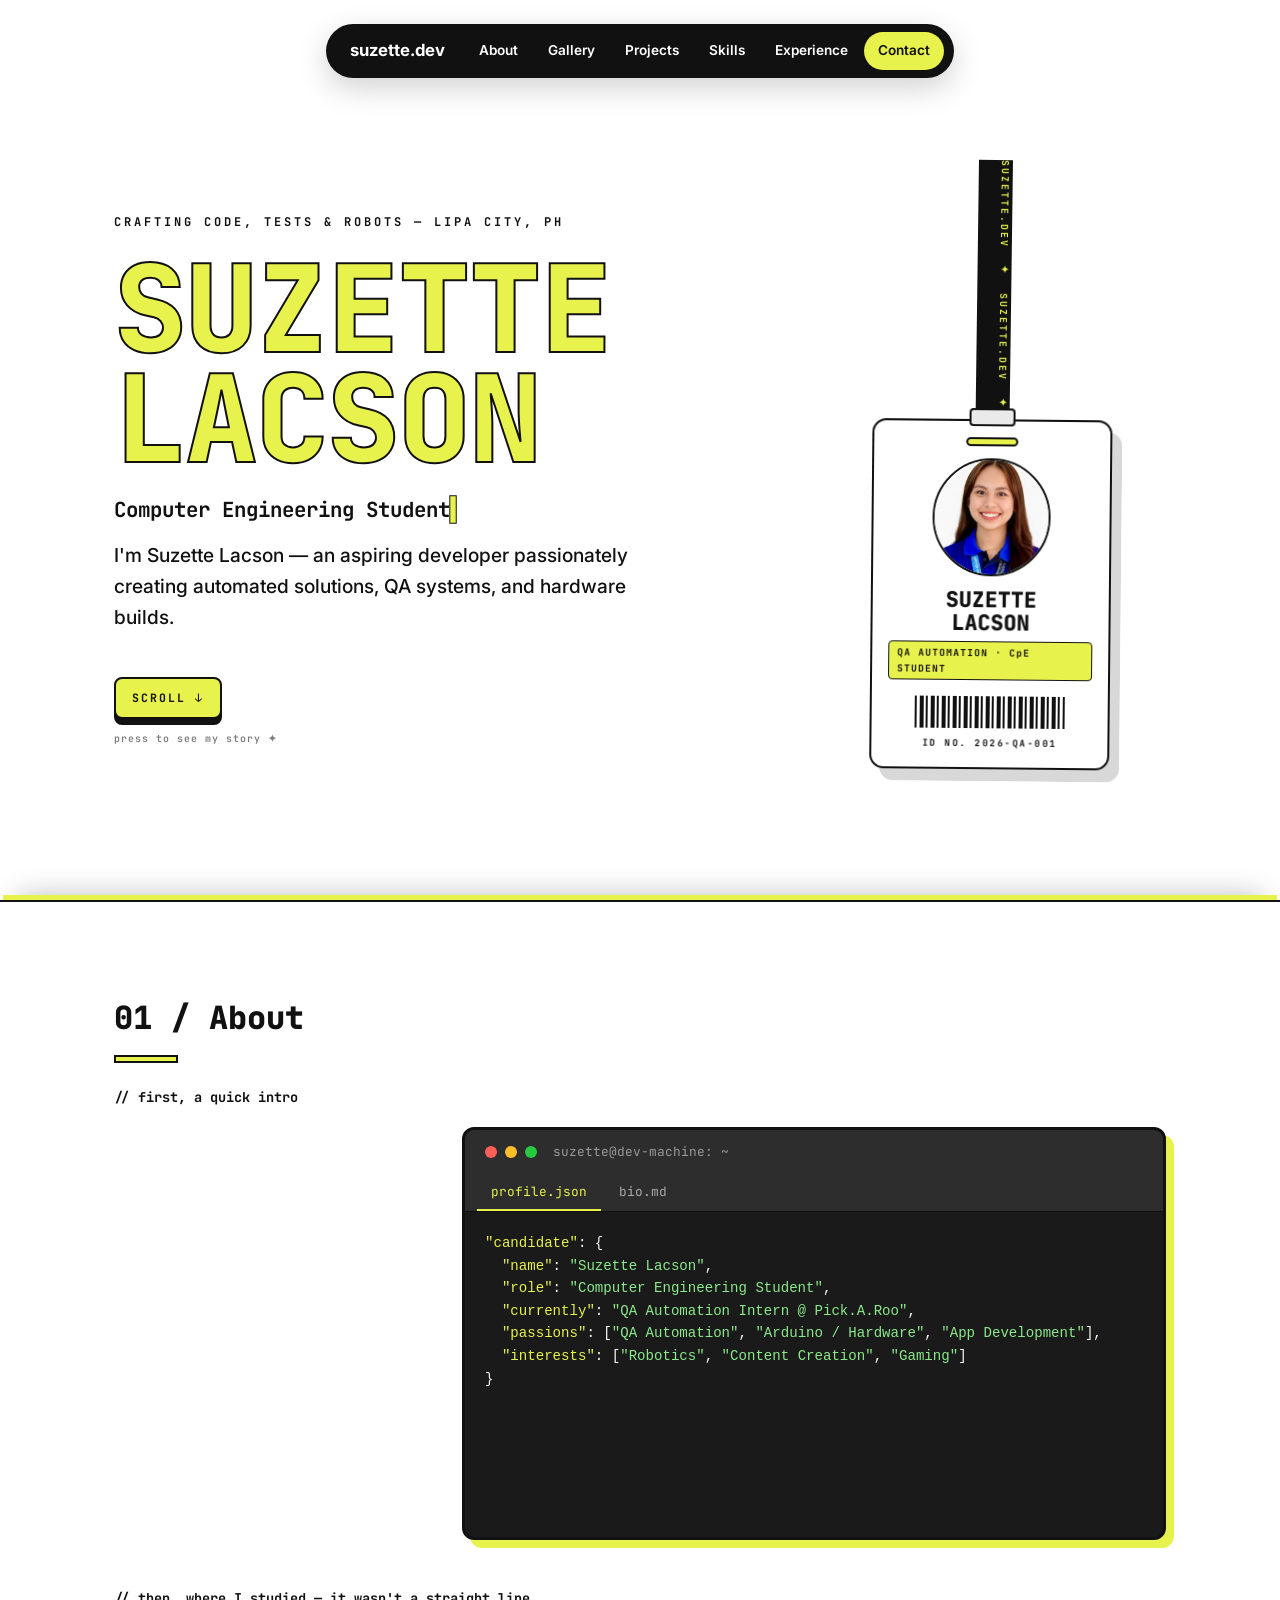
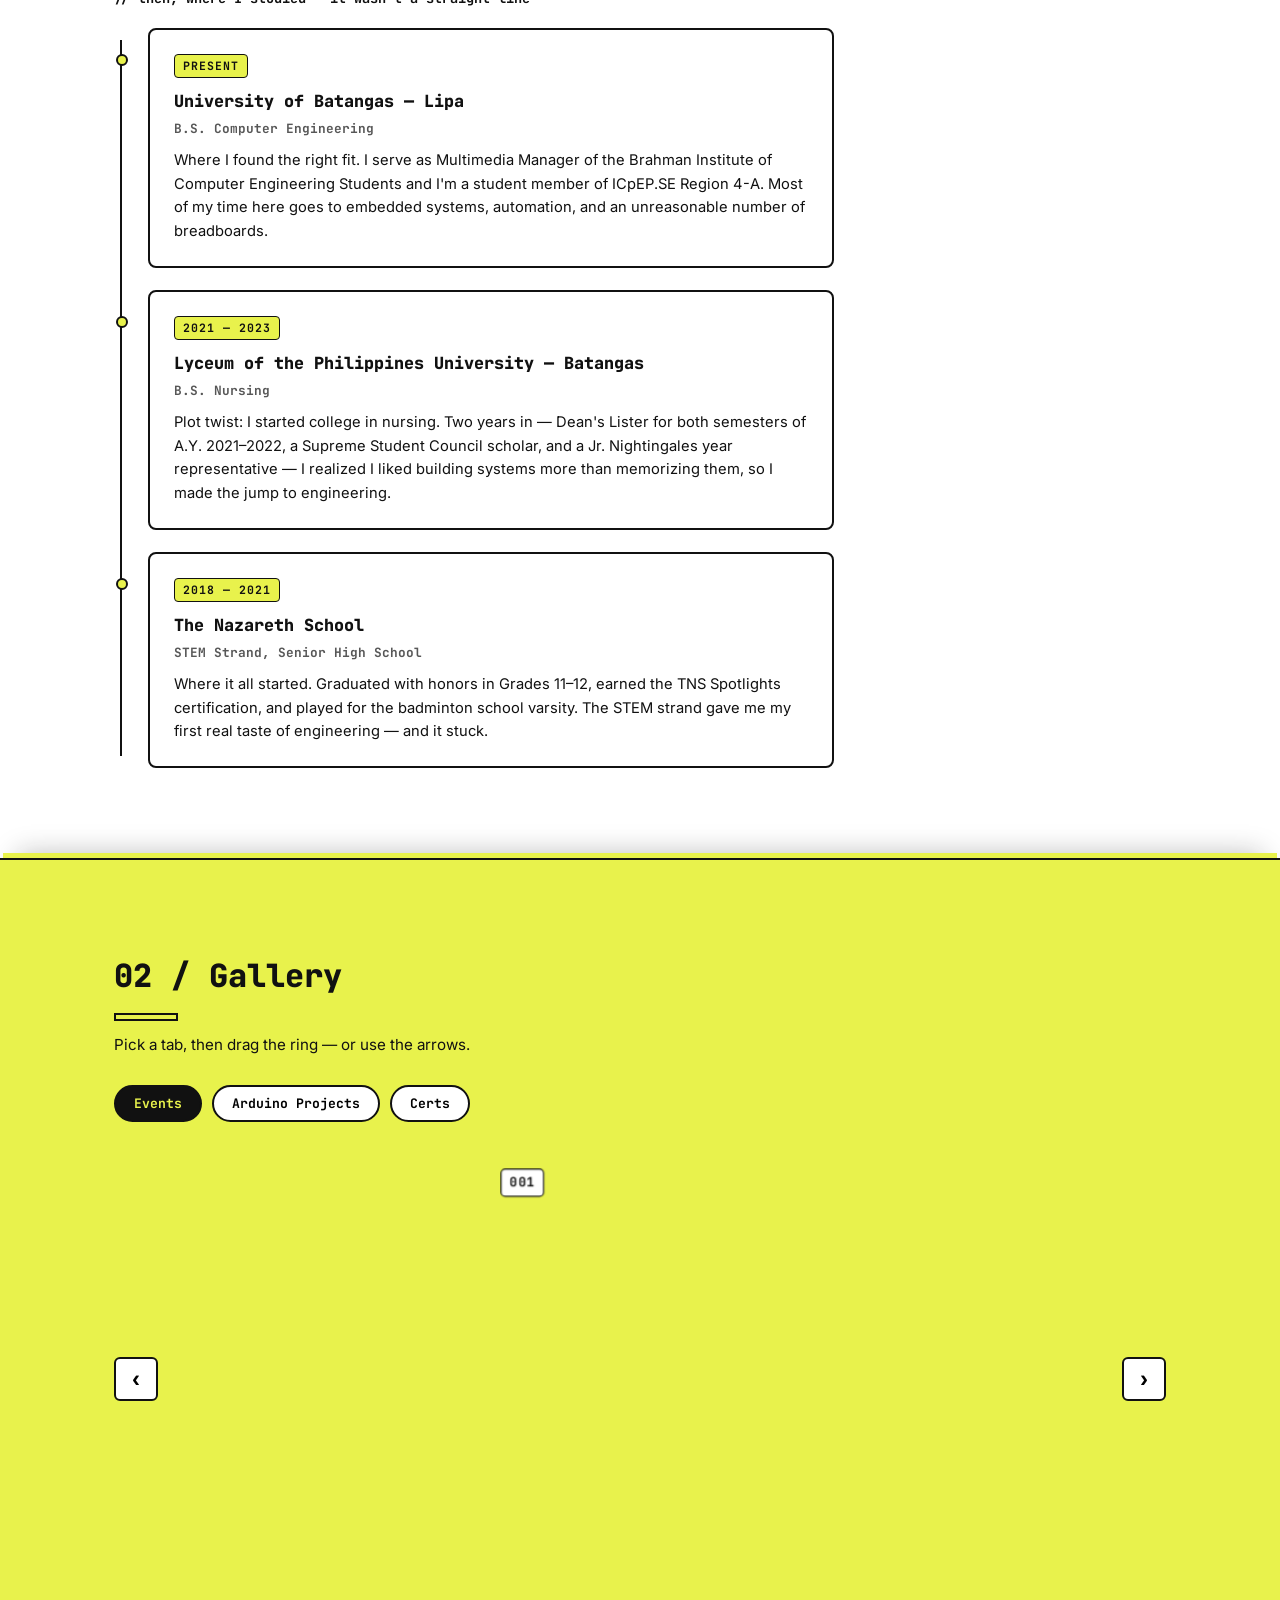
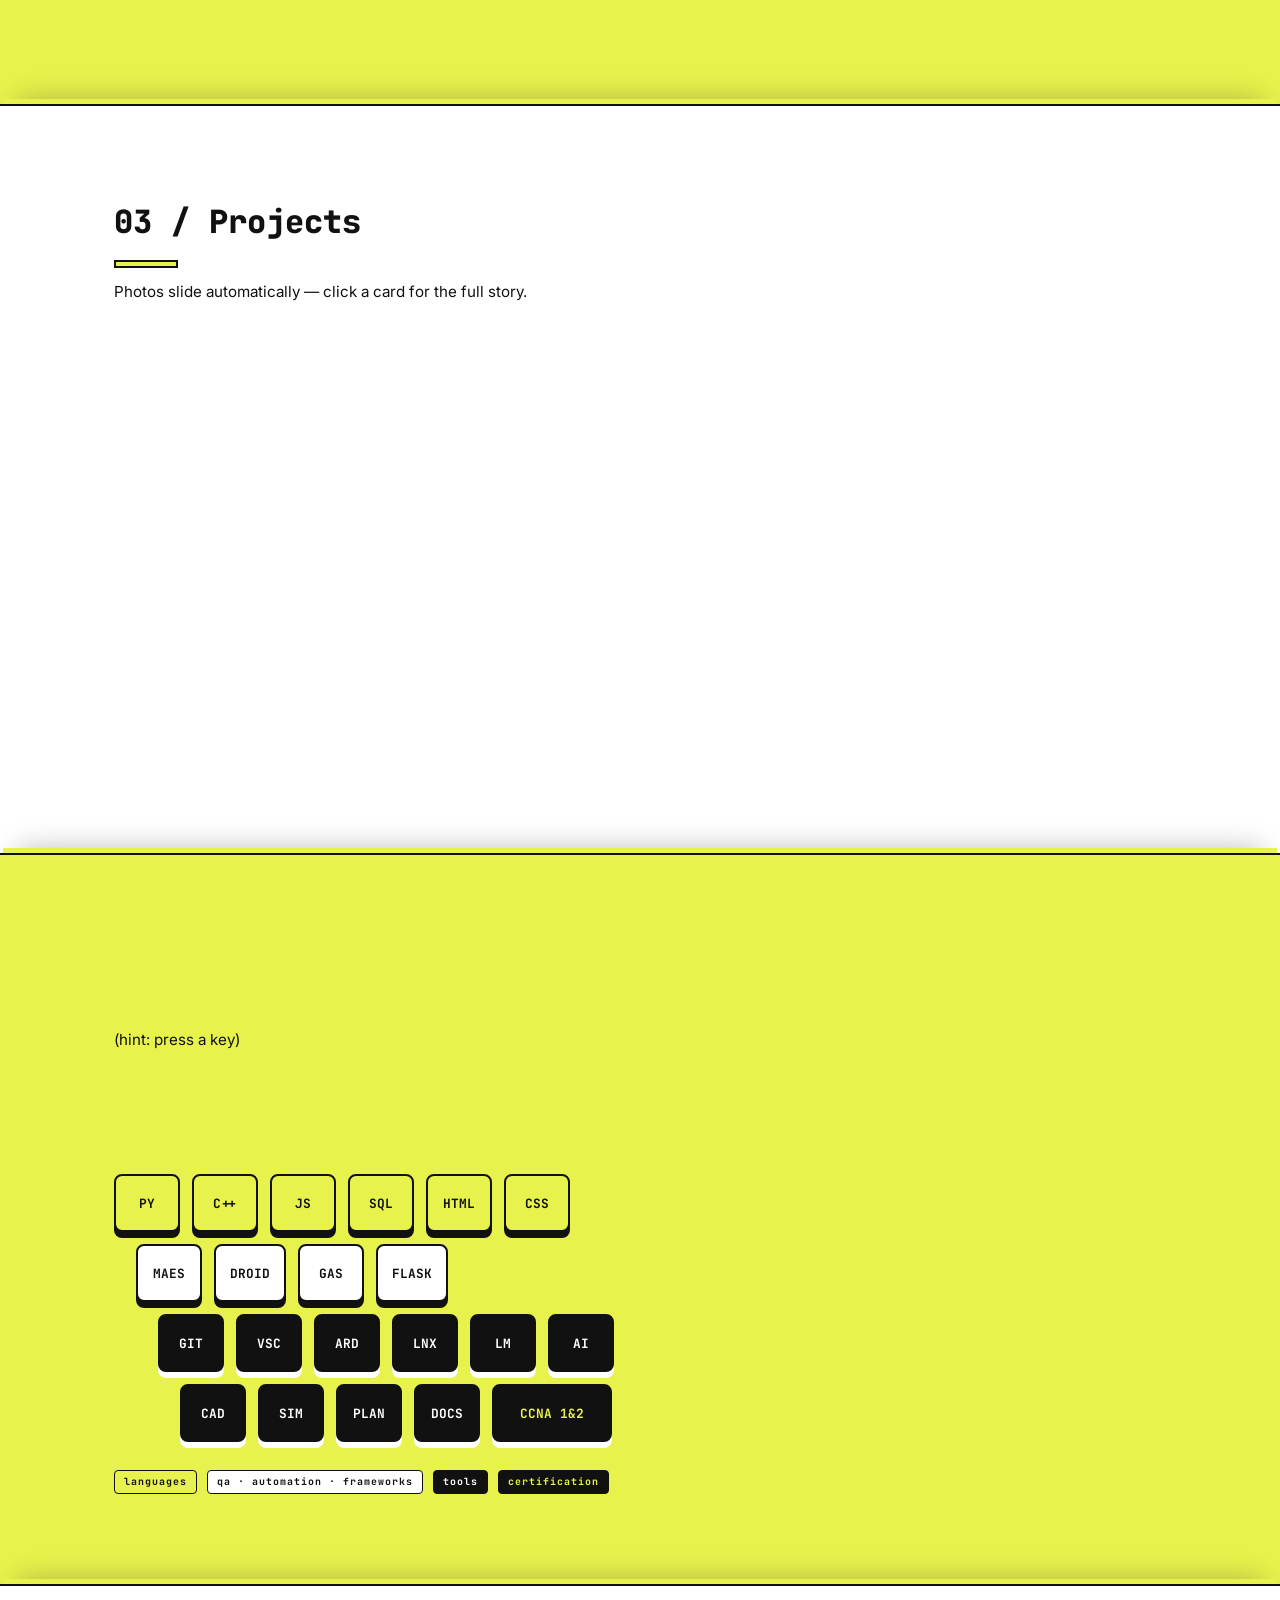
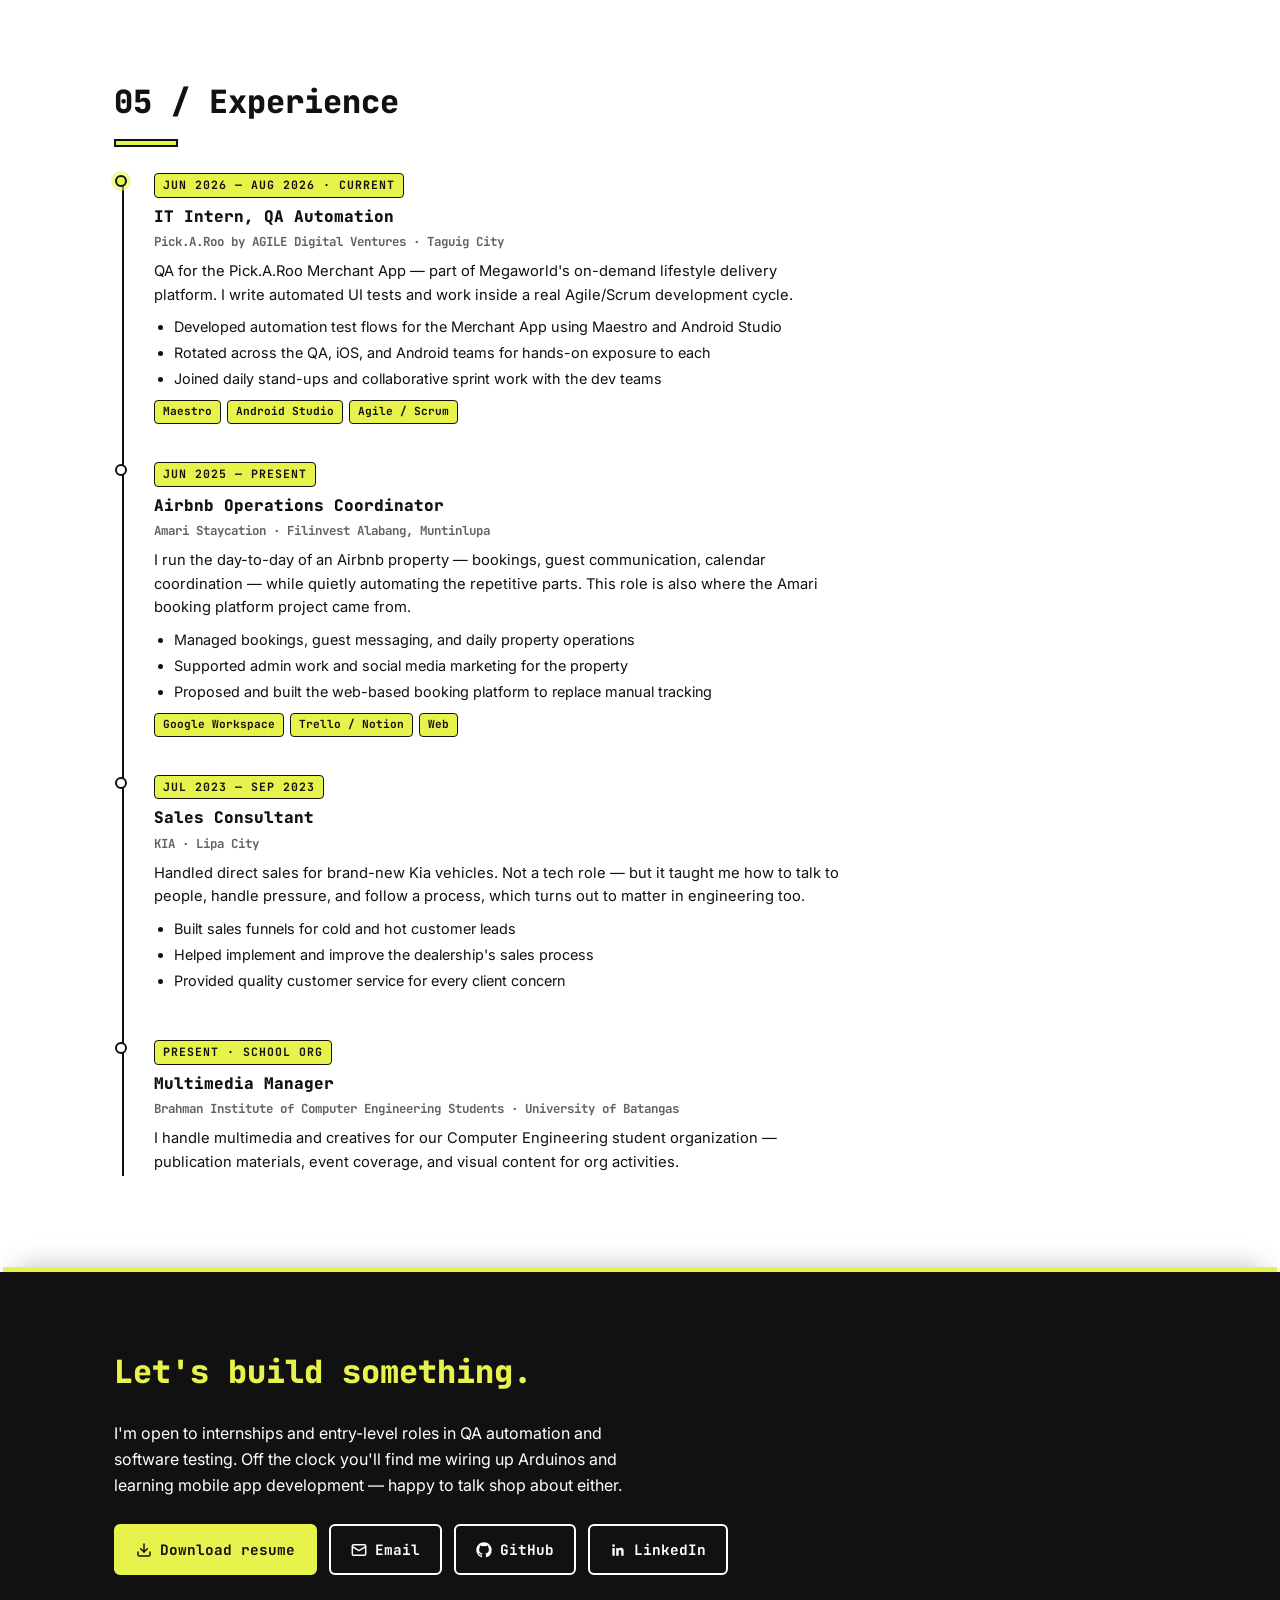
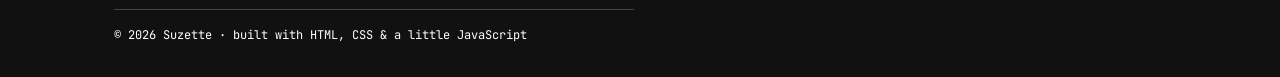
==== commit 2c0c3e64: "New Style: Trial" ====
--- a/index.html
+++ b/index.html
@@ -31,6 +31,38 @@
 </head>
 <body>
 
+  <!-- Scroll progress line — fills left→right as you scroll (script.js §11) -->
+  <div id="scrollProgress" aria-hidden="true"></div>
+
+  <!-- Interactive dot-grid background — dots glow yellow near the cursor
+       (drawn on a <canvas> by script.js §10; sits behind everything) -->
+  <canvas id="bgGrid" aria-hidden="true"></canvas>
+
+  <!-- Floating code glyphs — drift down the page forever (pure CSS
+       animation). Fixed layer, so they follow you through every section.
+       EDIT-ME: change the symbols freely; add/remove <span>s at will. -->
+  <div id="floatLayer" aria-hidden="true">
+    <span>&lt;/&gt;</span>
+    <span class="accent">✦</span>
+    <span>{ }</span>
+    <span>01</span>
+    <span>//</span>
+    <span>;</span>
+    <span class="accent">✦</span>
+    <span>#include</span>
+    <span>+</span>
+    <span>0101</span>
+    <span>if( )</span>
+    <span class="accent">✦</span>
+    <span>&lt;/&gt;</span>
+    <span>::</span>
+    <span>[ ]</span>
+    <span>=&gt;</span>
+  </div>
+
+  <!-- The yellow diamond that chases the mouse (script.js §12) -->
+  <div id="cursorTrail" aria-hidden="true"></div>
+
 <!-- ==================== FLOATING CAPSULE NAV ====================
      Desktop: brand + inline links inside the black capsule,
               with a yellow pill that follows the section you're in
@@ -74,50 +106,81 @@
     </div>
   </nav>
 
-  <!-- ==================== HIGH-IMPACT HERO ==================== -->
+  <!-- ==================== HIGH-IMPACT HERO ====================
+       Left: giant name + typewriter.
+       Right: interactive ID badge on a lanyard — grab it to swing it,
+       click/tap it to flip it over (physics lives in script.js §8). -->
   <header class="hero" id="top">
-    <div class="wrap hero-centerpiece">
-
-      <!-- Small mono kicker line (like the inspiration template) -->
-      <p class="hero-kicker">CRAFTING CODE, TESTS &amp; ROBOTS — LIPA CITY, PH</p>
-
-      <!-- Giant typographic name stack -->
-      <div class="massive-name-container">
-        <h1 class="massive-text-line">SUZETTE</h1>
-
-        <!-- Interactive 3D flip capsule (links to About) -->
-        <a href="#about" class="oval-photo-frame" aria-label="Go to About section">
-          <div class="flip-card-inner">
-            <!-- FRONT SIDE: main photo -->
-            <div class="flip-card-front">
-              <img class="hero-photo" src="images/Me.jpg" alt="Portrait of Suzette Lacson">
-            </div>
-            <!-- BACK SIDE: second photo (file is ME2.png, not .jpg) -->
-            <div class="flip-card-back">
-              <img class="hero-photo" src="images/ME2.png" alt="Suzette Lacson, alternate photo">
+    <div class="wrap hero-grid">
+
+      <div class="hero-copy">
+        <!-- Small mono kicker line (like the inspiration template) -->
+        <p class="hero-kicker">CRAFTING CODE, TESTS &amp; ROBOTS — LIPA CITY, PH</p>
+
+        <!-- Giant typographic name stack -->
+        <h1 class="massive-text-line">SUZETTE<br>LACSON</h1>
+
+        <!-- Animated role typewriter (logic lives in script.js) -->
+        <p class="typewriter-line"><span id="typewriter"></span><span class="type-cursor">▌</span></p>
+
+        <!-- Professional subtitle bio -->
+        <p class="hero-tagline">
+          I'm Suzette Lacson — an aspiring developer passionately creating
+          automated solutions, QA systems, and hardware builds.
+        </p>
+
+        <!-- Dynamic scroll asset -->
+        <div class="scroll-indicator">
+          <!-- a self-pressing keycap (echoes the Skills keyboard);
+               clicking it springs the page down to About -->
+          <a class="scroll-key" href="#about">SCROLL ↓</a>
+          <!-- EDIT-ME: change this caption, or delete it -->
+          <span class="scroll-hint">press to see my story ✦</span>
+        </div>
+      </div>
+
+      <!-- ····· THE ID LANYARD ·····
+           The card moves FREELY: gravity + an elastic strap, simulated
+           in script.js §8. Grab and throw it; tap to flip it. -->
+      <div class="lanyard-wrap" id="lanyardWrap">
+        <div class="lanyard-arm" id="lanyardArm">
+
+          <div class="lanyard-strap" id="lanyardStrap" aria-hidden="true">SUZETTE.DEV&nbsp;&nbsp;✦&nbsp;&nbsp;SUZETTE.DEV&nbsp;&nbsp;✦&nbsp;&nbsp;SUZETTE.DEV&nbsp;&nbsp;✦&nbsp;&nbsp;SUZETTE.DEV</div>
+
+          <div class="id-badge" id="idBadge" role="button" tabindex="0"
+               aria-label="Suzette's ID badge — grab and throw it, click or press Enter to flip it">
+            <!-- the metal clip rides on the card so it follows it anywhere -->
+            <div class="badge-clip" aria-hidden="true"></div>
+            <div class="badge-inner" id="badgeInner">
+
+              <!-- FRONT of the ID -->
+              <div class="badge-face badge-front">
+                <span class="badge-slot" aria-hidden="true"></span>
+                <img class="badge-photo" src="images/Me.jpg" alt="" draggable="false">
+                <p class="badge-name">SUZETTE<br>LACSON</p>
+                <p class="badge-role">QA AUTOMATION · CpE STUDENT</p>
+                <div class="badge-barcode" aria-hidden="true"></div>
+                <p class="badge-id">ID NO. 2026-QA-001</p>
+              </div>
+
+              <!-- BACK of the ID (shows after a click/tap) -->
+              <div class="badge-face badge-back">
+                <span class="badge-slot" aria-hidden="true"></span>
+                <p class="badge-back-title">// PROPERTY OF SUZETTE.DEV</p>
+                <ul class="badge-facts">
+                  <li>BASED IN — LIPA CITY, PH</li>
+                  <li>FOCUS — QA · HARDWARE · APPS</li>
+                  <li>STATUS — OPEN TO INTERNSHIPS</li>
+                  <li>FUEL — COFFEE + BREADBOARDS</li>
+                </ul>
+                <div class="badge-qr" aria-hidden="true"></div>
+                <p class="badge-flip-hint">click to flip back ↻</p>
+              </div>
+
             </div>
           </div>
-        </a>
-
-        <h1 class="massive-text-line">LACSON</h1>
-      </div>
-
-      <!-- Minimalist deco divider -->
-      <div class="diamond-divider">✦</div>
-
-      <!-- Animated role typewriter (logic lives in script.js) -->
-      <p class="typewriter-line"><span id="typewriter"></span><span class="type-cursor">▌</span></p>
-
-      <!-- Professional subtitle bio -->
-      <p class="hero-tagline">
-        I'm Suzette Lacson — an aspiring developer passionately creating
-        automated solutions, QA systems, and hardware builds.
-      </p>
-
-      <!-- Dynamic scroll asset -->
-      <div class="scroll-indicator">
-        <span class="scroll-line"></span>
-        <span class="scroll-text">SCROLL</span>
+
+        </div>
       </div>
 
     </div>
@@ -134,8 +197,16 @@
       <!-- ····· scroll 1: the intro ····· -->
       <p class="about-chapter reveal">// first, a quick intro</p>
 
-      <!-- Developer Terminal UI -->
-      <div class="terminal reveal">
+      <div class="about-intro-grid">
+
+        <!-- Portrait wipes into view when scrolled to (CSS clip-path) -->
+        <div class="about-photo reveal">
+          <img src="images/ME2.png" alt="Suzette Lacson" draggable="false">
+          <span class="about-photo-chip">hello, it's me ✦</span>
+        </div>
+
+        <!-- Developer Terminal UI -->
+        <div class="terminal reveal">
         <div class="terminal-header">
           <div class="terminal-buttons">
             <span class="dot red"></span>
@@ -172,6 +243,8 @@
         </div>
       </div>
 
+      </div><!-- /about-intro-grid -->
+
       <!-- ····· scroll 2: the education arc ····· -->
       <p class="about-chapter reveal">// then, where I studied — it wasn't a straight line</p>
 
@@ -215,7 +288,7 @@
   <section id="gallery" class="yellow-bg">
     <div class="wrap">
       <h2>02 / Gallery</h2>
-      <p class="section-sub">Pick a tab, then hover or tap a photo to expand it.</p>
+      <p class="section-sub">Pick a tab, then drag the ring — or use the arrows.</p>
 
       <!-- Category tabs: each button shows only the photos whose
            data-category matches its data-filter value.
@@ -227,69 +300,80 @@
         <button class="gallery-tab"        data-filter="certs"   aria-pressed="false">Certs</button>
       </div>
 
-      <div class="photo-strip reveal" id="photoStrip">
-
-        <!-- ····· EVENTS ····· -->
-        <figure class="strip-item" data-category="events" data-num="001" data-label="PICK-A-ROO" tabindex="0">
-          <img src="images/interns.jpg" alt="Pick-A-Roo internship team">
-          <figcaption>Pick-A-Roo Internship</figcaption>
-        </figure>
-
-        <figure class="strip-item" data-category="events" data-num="002" data-label="DAY ONE" tabindex="0">
-          <img src="images/internshipw_id.jpg" alt="First day of internship with company ID" loading="lazy">
-          <figcaption>Internship onboarding at AGILE Digital Ventures</figcaption>
-        </figure>
-
-        <figure class="strip-item" data-category="events" data-num="003" data-label="PIC 2025" tabindex="0">
-          <img src="images/PIC_EVENT.jpg" alt="Philippine Innovation Conference 2025" loading="lazy">
-          <figcaption>Philippine Innovation Conference 2025 — Tatak Future</figcaption>
-        </figure>
-
-        <figure class="strip-item" data-category="events" data-num="004" data-label="TEAM EVENT" tabindex="0">
-          <img src="images/event_pickaroo.jpg" alt="Pick-A-Roo company event" loading="lazy">
-          <figcaption>Pick-A-Roo team event</figcaption>
-        </figure>
-
-        <!-- ····· ARDUINO PROJECTS ····· -->
-        <figure class="strip-item" data-category="arduino" data-num="001" data-label="ARDUINO DAYS" tabindex="0">
-          <img src="images/withArduino.jpg" alt="Working with Arduino" loading="lazy">
-          <figcaption>Working with Arduino activities</figcaption>
-        </figure>
-
-        <figure class="strip-item" data-category="arduino" data-num="002" data-label="MAZEBOT" tabindex="0">
-          <img src="images/mzebot_bot.jpg" alt="MazeBot robot up close" loading="lazy">
-          <figcaption>MazeBot — the robot up close</figcaption>
-        </figure>
-
-        <figure class="strip-item" data-category="arduino" data-num="003" data-label="THE MAZE" tabindex="0">
-          <img src="images/mzebot_maze.jpg" alt="MazeBot navigating the maze" loading="lazy">
-          <figcaption>MazeBot navigating the maze</figcaption>
-        </figure>
-
-        <figure class="strip-item" data-category="arduino" data-num="004" data-label="ME + BOT" tabindex="0">
-          <img src="images/me_w_bot.jpg" alt="Suzette with the MazeBot" loading="lazy">
-          <figcaption>Me with our MazeBot</figcaption>
-        </figure>
-
-        <figure class="strip-item" data-category="arduino" data-num="005" data-label="BOT SQUAD" tabindex="0">
-          <img src="images/mzebotgrouppic.jpg" alt="MazeBot team group picture" loading="lazy">
-          <figcaption>The MazeBot team</figcaption>
-        </figure>
-
-        <!-- ····· CERTS ·····
-             EDIT-ME: these two are placeholders — take photos/scans of
-             your CCNA certificates, drop them into images/, and replace
-             the .svg paths below. -->
-        <figure class="strip-item" data-category="certs" data-num="001" data-label="CCNA 1" tabindex="0">
-          <img src="images/activity1.svg" alt="Cisco CCNA 1 certificate" loading="lazy">
-          <figcaption>Cisco CCNA 1 — certificate photo coming soon</figcaption>
-        </figure>
-
-        <figure class="strip-item" data-category="certs" data-num="002" data-label="CCNA 2" tabindex="0">
-          <img src="images/activity2.svg" alt="Cisco CCNA 2 certificate" loading="lazy">
-          <figcaption>Cisco CCNA 2 — certificate photo coming soon</figcaption>
-        </figure>
-
+      <!-- 3D rotating ring: photos stand on an invisible carousel ring.
+           Drag it sideways, use the arrows, or let it auto-spin.
+           The front photo shows in full color with its caption. -->
+      <div class="ring-stage reveal">
+        <button class="ring-btn" id="ringPrev" aria-label="Rotate to previous photo">‹</button>
+
+        <div class="ring-scene" id="ringScene">
+          <div class="ring" id="photoRing">
+
+            <!-- ····· EVENTS ····· -->
+            <figure class="ring-item" data-category="events" data-num="001">
+              <img src="images/interns.jpg" alt="Pick-A-Roo internship team" draggable="false">
+              <figcaption>Pick-A-Roo Internship</figcaption>
+            </figure>
+
+            <figure class="ring-item" data-category="events" data-num="002">
+              <img src="images/internshipw_id.jpg" alt="First day of internship with company ID" loading="lazy" draggable="false">
+              <figcaption>Internship onboarding at AGILE Digital Ventures</figcaption>
+            </figure>
+
+            <figure class="ring-item" data-category="events" data-num="003">
+              <img src="images/PIC_EVENT.jpg" alt="Philippine Innovation Conference 2025" loading="lazy" draggable="false">
+              <figcaption>Philippine Innovation Conference 2025 — Tatak Future</figcaption>
+            </figure>
+
+            <figure class="ring-item" data-category="events" data-num="004">
+              <img src="images/event_pickaroo.jpg" alt="Pick-A-Roo company event" loading="lazy" draggable="false">
+              <figcaption>Pick-A-Roo team event</figcaption>
+            </figure>
+
+            <!-- ····· ARDUINO PROJECTS ····· -->
+            <figure class="ring-item" data-category="arduino" data-num="001">
+              <img src="images/withArduino.jpg" alt="Working with Arduino" loading="lazy" draggable="false">
+              <figcaption>Working with Arduino activities</figcaption>
+            </figure>
+
+            <figure class="ring-item" data-category="arduino" data-num="002">
+              <img src="images/mzebot_bot.jpg" alt="MazeBot robot up close" loading="lazy" draggable="false">
+              <figcaption>MazeBot — the robot up close</figcaption>
+            </figure>
+
+            <figure class="ring-item" data-category="arduino" data-num="003">
+              <img src="images/mzebot_maze.jpg" alt="MazeBot navigating the maze" loading="lazy" draggable="false">
+              <figcaption>MazeBot navigating the maze</figcaption>
+            </figure>
+
+            <figure class="ring-item" data-category="arduino" data-num="004">
+              <img src="images/me_w_bot.jpg" alt="Suzette with the MazeBot" loading="lazy" draggable="false">
+              <figcaption>Me with our MazeBot</figcaption>
+            </figure>
+
+            <figure class="ring-item" data-category="arduino" data-num="005">
+              <img src="images/mzebotgrouppic.jpg" alt="MazeBot team group picture" loading="lazy" draggable="false">
+              <figcaption>The MazeBot team</figcaption>
+            </figure>
+
+            <!-- ····· CERTS ·····
+                 EDIT-ME: these two are placeholders — take photos/scans of
+                 your CCNA certificates, drop them into images/, and replace
+                 the .svg paths below. -->
+            <figure class="ring-item" data-category="certs" data-num="001">
+              <img src="images/activity1.svg" alt="Cisco CCNA 1 certificate" loading="lazy" draggable="false">
+              <figcaption>Cisco CCNA 1 — certificate photo coming soon</figcaption>
+            </figure>
+
+            <figure class="ring-item" data-category="certs" data-num="002">
+              <img src="images/activity2.svg" alt="Cisco CCNA 2 certificate" loading="lazy" draggable="false">
+              <figcaption>Cisco CCNA 2 — certificate photo coming soon</figcaption>
+            </figure>
+
+          </div>
+        </div>
+
+        <button class="ring-btn" id="ringNext" aria-label="Rotate to next photo">›</button>
       </div>
     </div>
   </section>
@@ -358,74 +442,71 @@
     </div>
   </div>
 
-  <!-- ==================== 04 / SKILLS ====================
-       Organized by category. Everything listed here is genuinely
-       in the CV or used in one of the projects above. -->
+  <!-- ==================== 04 / SKILLS (INTERACTIVE KEYBOARD) ====================
+       Every skill is a keycap — press one (click, tap, or Tab+Enter)
+       and the screen above reads out what it is. Keycap colors group
+       the categories (see the legend). Definitions live in script.js §9.
+       Everything here is genuinely in the CV or used in a project. -->
   <section id="skills" class="yellow-bg">
     <div class="wrap">
       <h2>04 / Skills</h2>
-
-      <div class="skills-grid">
-
-        <div class="skill-group reveal">
-          <h3 class="skill-title">Programming Languages</h3>
-          <div class="pills">
-            <span class="pill">Python</span>
-            <span class="pill">C++</span>
-            <span class="pill">JavaScript</span>
-            <span class="pill">SQL</span>
-          </div>
-        </div>
-
-        <div class="skill-group reveal">
-          <h3 class="skill-title">Frontend</h3>
-          <div class="pills">
-            <span class="pill">HTML</span>
-            <span class="pill">CSS</span>
-            <span class="pill">JavaScript</span>
-          </div>
-        </div>
-
-        <div class="skill-group reveal">
-          <h3 class="skill-title">Frameworks &amp; Libraries</h3>
-          <div class="pills">
-            <span class="pill">Flask</span>
-          </div>
-        </div>
-
-        <div class="skill-group reveal">
-          <h3 class="skill-title">QA &amp; Automation</h3>
-          <div class="pills">
-            <span class="pill">Maestro</span>
-            <span class="pill">Android Studio</span>
-            <span class="pill">Google Apps Script</span>
-          </div>
-        </div>
-
-        <div class="skill-group reveal">
-          <h3 class="skill-title">Tools &amp; Platforms</h3>
-          <div class="pills">
-            <span class="pill">Git / GitHub</span>
-            <span class="pill">VS Code</span>
-            <span class="pill">Arduino IDE</span>
-            <span class="pill">Oracle VM VirtualBox (Linux Mint)</span>
-            <span class="pill">LM Studio</span>
-            <span class="pill">AI tools (ChatGPT, Claude)</span>
-            <span class="pill">AutoCAD / Fusion 360</span>
-            <span class="pill">Tinkercad / Multisim</span>
-            <span class="pill">Trello / Notion</span>
-            <span class="pill">Microsoft Office / Google Workspace</span>
-          </div>
-        </div>
-
-        <div class="skill-group reveal">
-          <h3 class="skill-title">Certifications</h3>
-          <div class="pills">
-            <span class="pill hl">Cisco Certified Network Associate (CCNA) 1 &amp; 2</span>
-          </div>
-        </div>
-
-      </div>
+      <p class="section-sub">(hint: press a key)</p>
+
+      <!-- The "LCD screen" that reads out the pressed skill -->
+      <div class="skill-screen reveal">
+        <span class="screen-tag" id="screenTag">SKILLS.SYS</span>
+        <p class="screen-text" id="screenText">TAP A KEY TO READ ABOUT IT_</p>
+      </div>
+
+      <!-- The keyboard: data-skill matches an entry in script.js §9 -->
+      <div class="keyboard reveal" id="skillKeyboard">
+
+        <!-- row 1 — languages (yellow caps) -->
+        <div class="kb-row">
+          <button class="keycap cap-lang" data-skill="python">PY</button>
+          <button class="keycap cap-lang" data-skill="cpp">C++</button>
+          <button class="keycap cap-lang" data-skill="js">JS</button>
+          <button class="keycap cap-lang" data-skill="sql">SQL</button>
+          <button class="keycap cap-lang" data-skill="html">HTML</button>
+          <button class="keycap cap-lang" data-skill="css">CSS</button>
+        </div>
+
+        <!-- row 2 — QA / automation / frameworks (white caps) -->
+        <div class="kb-row">
+          <button class="keycap" data-skill="maestro">MAES</button>
+          <button class="keycap" data-skill="android">DROID</button>
+          <button class="keycap" data-skill="gas">GAS</button>
+          <button class="keycap" data-skill="flask">FLASK</button>
+        </div>
+
+        <!-- row 3 — tools (black caps) -->
+        <div class="kb-row">
+          <button class="keycap cap-tool" data-skill="git">GIT</button>
+          <button class="keycap cap-tool" data-skill="vscode">VSC</button>
+          <button class="keycap cap-tool" data-skill="arduino">ARD</button>
+          <button class="keycap cap-tool" data-skill="linux">LNX</button>
+          <button class="keycap cap-tool" data-skill="lm">LM</button>
+          <button class="keycap cap-tool" data-skill="ai">AI</button>
+        </div>
+
+        <!-- row 4 — more tools + the cert (wide key) -->
+        <div class="kb-row">
+          <button class="keycap cap-tool" data-skill="cad">CAD</button>
+          <button class="keycap cap-tool" data-skill="sim">SIM</button>
+          <button class="keycap cap-tool" data-skill="pm">PLAN</button>
+          <button class="keycap cap-tool" data-skill="office">DOCS</button>
+          <button class="keycap cap-cert" data-skill="ccna">CCNA 1&amp;2</button>
+        </div>
+
+      </div>
+
+      <!-- color legend -->
+      <p class="kb-legend reveal">
+        <span class="legend-chip chip-lang">languages</span>
+        <span class="legend-chip chip-qa">qa · automation · frameworks</span>
+        <span class="legend-chip chip-tool">tools</span>
+        <span class="legend-chip chip-cert">certification</span>
+      </p>
     </div>
   </section>
 
--- a/style.css
+++ b/style.css
@@ -68,15 +68,146 @@
 
 section {
   padding: 90px 0;
-  background: var(--white);
+  /* transparent so the interactive dot-grid canvas shows through */
+  background: transparent;
   width: 100%;
 }
 
-/* yellow background section for emphasis */
+/* yellow background section for emphasis (stays opaque on purpose) */
 .yellow-bg {
   background: var(--yellow);
-  border-top: 1px solid var(--black);
-  border-bottom: 1px solid var(--black);
+}
+
+/* ---- unified section seam: the "lifted sheet" transition ----
+   Every section (and the footer) starts with the same edge:
+     1. a solid black top line (the sheet's edge),
+     2. a yellow under-edge peeking out ABOVE it (box-shadow #1),
+     3. a soft dark blur fading upward (box-shadow #2) — this is what
+        makes the new section look like it's lifting over the last one.
+   WHY box-shadow instead of border: shadows can sit OUTSIDE the box,
+   overlapping the section above — a border can't do that.
+   This matches the hard-offset shadows used on cards & buttons. */
+section,
+footer {
+  border-top: 2px solid var(--black);
+  box-shadow:
+    0 -8px 0 -3px var(--yellow),
+    0 -22px 26px -18px rgba(17, 17, 17, 0.28);
+}
+
+/* every section title gets the same yellow accent bar underneath —
+   one consistent "signature" across the whole site */
+section .wrap > h2::after {
+  content: "";
+  display: block;
+  width: 64px;
+  height: 8px;
+  background: var(--yellow);
+  border: 2px solid var(--black);
+  margin-top: 12px;
+}
+
+/* ---- interactive dot-grid background (drawn by script.js §10) ----
+   Fixed full-screen canvas behind all content; dots near the cursor
+   glow yellow. z-index -1 keeps it under everything. */
+#bgGrid {
+  position: fixed;
+  inset: 0;
+  z-index: -1;
+  pointer-events: none;            /* never blocks clicks */
+}
+
+/* ---- scroll progress line (width driven by script.js §11) ---- */
+#scrollProgress {
+  position: fixed;
+  top: 0;
+  left: 0;
+  height: 5px;
+  width: 0%;
+  background: var(--yellow);
+  border-bottom: 2px solid var(--black);
+  z-index: 10001;                  /* above the nav dock */
+}
+
+/* ---- floating code glyphs (pure CSS — zero JavaScript) ----
+   A fixed layer of faint mono symbols drifting down the page.
+   Because the layer is position:fixed, the glyphs stay with you
+   through every section. Negative animation-delays start each glyph
+   mid-fall so the screen is never empty on load.
+   PERFORMANCE: only `transform` animates → GPU-composited, no layout. */
+#floatLayer {
+  position: fixed;
+  inset: 0;
+  z-index: -1;                     /* behind content, above the dot grid */
+  pointer-events: none;
+  overflow: hidden;
+}
+
+#floatLayer span {
+  position: absolute;
+  top: -10vh;                      /* starts just above the screen */
+  font-family: var(--mono);
+  font-weight: 700;
+  color: rgba(17, 17, 17, 0.12);   /* faint — never fights the text */
+  animation: floatFall linear infinite;
+  will-change: transform;
+}
+
+/* the two ✦ get the brand yellow with a soft dark outline */
+#floatLayer span.accent {
+  color: rgba(232, 242, 76, 0.9);
+  -webkit-text-stroke: 1px rgba(17, 17, 17, 0.35);
+}
+
+/* every glyph gets its own lane, size, speed, and head start */
+#floatLayer span:nth-child(1)  { left: 6%;  font-size: 1.6rem;  animation-duration: 34s; animation-delay: -5s; }
+#floatLayer span:nth-child(2)  { left: 16%; font-size: 1.2rem;  animation-duration: 46s; animation-delay: -20s; }
+#floatLayer span:nth-child(3)  { left: 27%; font-size: 1.9rem;  animation-duration: 38s; animation-delay: -12s; }
+#floatLayer span:nth-child(4)  { left: 38%; font-size: 1rem;    animation-duration: 50s; animation-delay: -33s; }
+#floatLayer span:nth-child(5)  { left: 49%; font-size: 1.4rem;  animation-duration: 42s; animation-delay: -8s; }
+#floatLayer span:nth-child(6)  { left: 58%; font-size: 1.2rem;  animation-duration: 36s; animation-delay: -26s; }
+#floatLayer span:nth-child(7)  { left: 67%; font-size: 1rem;    animation-duration: 52s; animation-delay: -40s; }
+#floatLayer span:nth-child(8)  { left: 76%; font-size: 1.05rem; animation-duration: 44s; animation-delay: -16s; }
+#floatLayer span:nth-child(9)  { left: 86%; font-size: 1.7rem;  animation-duration: 40s; animation-delay: -2s; }
+#floatLayer span:nth-child(10) { left: 93%; font-size: 1rem;    animation-duration: 48s; animation-delay: -30s; }
+#floatLayer span:nth-child(11) { left: 11%; font-size: 1.15rem; animation-duration: 43s; animation-delay: -37s; }
+#floatLayer span:nth-child(12) { left: 22%; font-size: 1.5rem;  animation-duration: 39s; animation-delay: -18s; }
+#floatLayer span:nth-child(13) { left: 44%; font-size: 1rem;    animation-duration: 54s; animation-delay: -45s; }
+#floatLayer span:nth-child(14) { left: 62%; font-size: 1.3rem;  animation-duration: 37s; animation-delay: -10s; }
+#floatLayer span:nth-child(15) { left: 72%; font-size: 1.1rem;  animation-duration: 49s; animation-delay: -28s; }
+#floatLayer span:nth-child(16) { left: 97%; font-size: 1.4rem;  animation-duration: 41s; animation-delay: -22s; }
+
+@keyframes floatFall {
+  from { transform: translateY(0) rotate(0deg); }
+  to   { transform: translateY(125vh) rotate(20deg); }
+}
+
+/* ---- custom cursor ----
+   The body gets a blueprint-style crosshair drawn as an inline SVG
+   (a data: URI — no image file needed). Links and buttons keep the
+   normal pointer so usability never suffers. The yellow diamond
+   (#cursorTrail) chases the pointer from script.js §12 and grows
+   over clickable things; it's mouse-only (script checks pointer:fine). */
+body {
+  cursor: url("data:image/svg+xml;utf8,<svg xmlns='http://www.w3.org/2000/svg' width='22' height='22'><line x1='11' y1='0' x2='11' y2='7' stroke='%23111111' stroke-width='2'/><line x1='11' y1='15' x2='11' y2='22' stroke='%23111111' stroke-width='2'/><line x1='0' y1='11' x2='7' y2='11' stroke='%23111111' stroke-width='2'/><line x1='15' y1='11' x2='22' y2='11' stroke='%23111111' stroke-width='2'/><rect x='9' y='9' width='4' height='4' fill='%23E8F24C' stroke='%23111111'/></svg>") 11 11, crosshair;
+}
+
+a, button, .keycap, [role="button"] {
+  cursor: pointer;
+}
+
+#cursorTrail {
+  position: fixed;
+  top: 0;
+  left: 0;
+  width: 12px;
+  height: 12px;
+  background: var(--yellow);
+  border: 2px solid var(--black);  /* rotated 45° by JS = the ✦ diamond */
+  pointer-events: none;
+  z-index: 10002;
+  will-change: transform;
+  display: none;                   /* script.js §12 enables it for mouse users */
 }
 
 .section-sub {
@@ -267,23 +398,26 @@
   transform: translateX(4px);
 }
 
-/* ---------- 4. HERO ---------- */
+/* ---------- 4. HERO (name left, ID lanyard right) ---------- */
 .hero {
-  background: var(--white);
   min-height: 100vh;
   display: flex;
   align-items: center;
   position: relative;
-  padding: 120px 0 60px;
-}
-
-.hero-centerpiece {
-  display: flex;
-  flex-direction: column;
+  padding: 100px 0 40px;
+  overflow: hidden;                /* the swinging badge stays inside */
+}
+
+.hero-grid {
+  display: grid;
+  grid-template-columns: 1fr 340px;
   align-items: center;
-  justify-content: center;
+  gap: 24px;
   width: 100%;
-  text-align: center;
+}
+
+.hero-copy {
+  text-align: left;
 }
 
 /* small mono line above the name, like the inspiration template */
@@ -292,85 +426,245 @@
   font-size: 0.75rem;
   font-weight: 700;
   letter-spacing: 3px;
-  margin: 0 0 26px;
-}
-
-.massive-name-container {
-  position: relative;
-  display: flex;
-  flex-direction: column;
-  align-items: center;
-  justify-content: center;
-  width: 100%;
+  margin: 0 0 22px;
 }
 
 .massive-text-line {
-  font-size: clamp(4.5rem, 17vw, 13rem);
-  line-height: 0.85;
+  font-size: clamp(3.2rem, 9.5vw, 7.8rem);
+  line-height: 0.9;
   font-weight: 900;
   color: var(--yellow);
   letter-spacing: -2px;
   text-transform: uppercase;
-  margin: 0;
+  margin: 0 0 20px;
   user-select: none;
   /* pure yellow on white is nearly invisible — the thin black
      outline keeps the yellow look but makes the name readable */
   -webkit-text-stroke: 2px var(--black);
 }
 
-/* Capsule photo frame overlapping the name */
-.oval-photo-frame {
-  width: clamp(100px, 15vw, 160px);
-  height: clamp(140px, 21vw, 220px);
-  border-radius: 120px;
-  border: 1px solid var(--black);
+/* ····· THE ID LANYARD ·····
+   The card is a free-moving body on an elastic strap: script.js §8
+   simulates gravity + a rope constraint, then positions the strap
+   and the card here every frame. Grab it, throw it, drop it. */
+.lanyard-wrap {
+  position: relative;
+  height: 640px;
+  display: flex;
+  justify-content: center;
+  align-items: flex-start;
+}
+
+/* the arm is now just a positioning canvas — script.js §8 places the
+   strap and the badge independently, so the card can travel ANYWHERE
+   (thrown, lifted, dropped) while the strap stretches to follow it */
+.lanyard-arm {
+  position: absolute;
+  inset: 0;
+}
+
+/* fabric strap with repeating branding, like a real lanyard.
+   JS sets its height (anchor→card distance) and rotation every frame;
+   transform-origin 50% 0 pins it to the hang point at the top. */
+.lanyard-strap {
+  position: absolute;
+  top: 0;
+  left: 50%;
+  width: 34px;
+  height: 210px;
+  transform: translateX(-50%);
+  transform-origin: 50% 0;
+  will-change: transform, height;
+  background: var(--black);
+  color: var(--yellow);
+  font-family: var(--mono);
+  font-size: 0.6rem;
+  font-weight: 700;
+  letter-spacing: 2px;
+  writing-mode: vertical-rl;       /* text runs down the strap */
+  text-align: center;
   overflow: hidden;
+  white-space: nowrap;
+  border-radius: 0 0 4px 4px;
+}
+
+/* the "metal" clip rides on top of the card */
+.badge-clip {
   position: absolute;
-  top: 50%;
+  top: -11px;
   left: 50%;
-  transform: translate(-50%, -50%);
-  z-index: 10;
-  background: var(--white);
-  box-shadow: 0 15px 35px rgba(0, 0, 0, 0.15);
-  perspective: 1000px;             /* gives the flip its 3D depth */
-}
-
-.hero-photo {
-  width: 100%;
-  height: 100%;
-  object-fit: cover;
-}
-
-/* hero flip card (front/back photo) */
-.flip-card-inner {
+  transform: translateX(-50%);
+  width: 46px;
+  height: 18px;
+  background: #EAEAEA;
+  border: 2px solid var(--black);
+  border-radius: 4px;
+  z-index: 3;
+}
+
+/* the ID card itself — positioned every frame by script.js §8.
+   transform-origin 50% 0 = it pivots around its clip, like a real card. */
+.id-badge {
+  position: absolute;
+  top: 0;
+  left: 0;
+  width: 240px;
+  height: 350px;
+  transform-origin: 50% 0;
+  will-change: transform;
+  perspective: 1200px;             /* 3D depth for the flip */
+  -webkit-tap-highlight-color: transparent;
+  touch-action: none;              /* touch-drags move the badge, not the page */
+  user-select: none;
+  cursor: grab;
+}
+
+.id-badge.grabbing {
+  cursor: grabbing;
+}
+
+.id-badge:focus-visible {
+  outline: 3px solid var(--black);
+  outline-offset: 4px;
+  border-radius: 14px;
+}
+
+.badge-inner {
   position: relative;
   width: 100%;
   height: 100%;
-  transition: transform 0.7s ease;
-  transform-style: preserve-3d;
-}
-
-.oval-photo-frame:hover .flip-card-inner,
-.oval-photo-frame:focus-visible .flip-card-inner {
+  transform-style: preserve-3d;    /* lets front/back live in 3D */
+  transition: transform 0.65s cubic-bezier(0.3, 1.4, 0.4, 1);
+}
+
+.badge-inner.flipped {
   transform: rotateY(180deg);
 }
 
-.flip-card-front,
-.flip-card-back {
+.badge-face {
   position: absolute;
   inset: 0;
-  backface-visibility: hidden;     /* hides the reversed side */
-}
-
-.flip-card-back {
+  backface-visibility: hidden;     /* hide whichever side faces away */
+  background: var(--white);
+  border: 2px solid var(--black);
+  border-radius: 14px;
+  box-shadow: 10px 12px 0 rgba(17, 17, 17, 0.16);
+  display: flex;
+  flex-direction: column;
+  align-items: center;
+  padding: 16px;
+}
+
+.badge-back {
   transform: rotateY(180deg);
 }
 
-.diamond-divider {
-  font-size: 2rem;
-  color: var(--yellow);
-  margin: 40px 0 20px;
-  -webkit-text-stroke: 1px var(--black);
+/* punched slot at the top of the card */
+.badge-slot {
+  width: 52px;
+  height: 9px;
+  background: var(--yellow);
+  border: 2px solid var(--black);
+  border-radius: 6px;
+  margin-bottom: 12px;
+  flex-shrink: 0;
+}
+
+.badge-photo {
+  width: 118px;
+  height: 118px;
+  object-fit: cover;
+  border-radius: 50%;
+  border: 2px solid var(--black);
+  margin-bottom: 12px;
+  pointer-events: none;            /* drags grab the card, not the img */
+}
+
+.badge-name {
+  font-family: var(--mono);
+  font-weight: 900;
+  font-size: 1.35rem;
+  line-height: 1.05;
+  text-align: center;
+  margin: 0 0 8px;
+}
+
+.badge-role {
+  font-family: var(--mono);
+  font-size: 0.6rem;
+  font-weight: 700;
+  letter-spacing: 1px;
+  background: var(--yellow);
+  border: 1.5px solid var(--black);
+  border-radius: 4px;
+  padding: 3px 8px;
+  margin: 0;
+}
+
+/* fake barcode — just stripes from a repeating gradient */
+.badge-barcode {
+  width: 150px;
+  height: 32px;
+  margin-top: auto;                /* pushes it to the card bottom */
+  background: repeating-linear-gradient(
+    90deg,
+    var(--black) 0 2px, transparent 2px 5px,
+    var(--black) 5px 9px, transparent 9px 11px
+  );
+}
+
+.badge-id {
+  font-family: var(--mono);
+  font-size: 0.58rem;
+  font-weight: 700;
+  letter-spacing: 1.5px;
+  margin: 8px 0 0;
+}
+
+/* --- back face content --- */
+.badge-back-title {
+  font-family: var(--mono);
+  font-size: 0.68rem;
+  font-weight: 700;
+  margin: 6px 0 14px;
+}
+
+.badge-facts {
+  list-style: none;
+  padding: 0;
+  margin: 0;
+  width: 100%;
+  display: flex;
+  flex-direction: column;
+  gap: 8px;
+}
+
+.badge-facts li {
+  font-family: var(--mono);
+  font-size: 0.6rem;
+  font-weight: 700;
+  border: 1.5px solid var(--black);
+  border-radius: 4px;
+  padding: 6px 8px;
+}
+
+/* fake QR block — two crossing striped gradients make the pattern */
+.badge-qr {
+  width: 70px;
+  height: 70px;
+  margin-top: auto;
+  border: 2px solid var(--black);
+  background:
+    repeating-linear-gradient(0deg,  var(--black) 0 6px, transparent 6px 12px),
+    repeating-linear-gradient(90deg, var(--black) 0 6px, var(--white) 6px 12px);
+}
+
+.badge-flip-hint {
+  font-family: var(--mono);
+  font-size: 0.55rem;
+  font-weight: 700;
+  opacity: 0.55;
+  margin: 8px 0 0;
 }
 
 /* hero typewriter line */
@@ -396,37 +690,62 @@
   font-family: var(--sans);
   font-size: clamp(1rem, 2vw, 1.2rem);
   color: var(--black);
-  max-width: 620px;
+  max-width: 560px;
   line-height: 1.6;
   font-weight: 500;
-  margin: 0 auto;
-}
-
+  margin: 0;
+}
+
+/* ---- scroll indicator: a keycap that presses itself ----
+   WHY a keycap: it echoes the Skills keyboard, so the hero and the
+   skills section share one visual language. It's also a real link —
+   pressing it springs the page down to About (script.js §2d).
+   HOW the press works: same trick as the skill keys — the "depth" is
+   a hard box-shadow, and the keyframes move the cap down into it. */
 .scroll-indicator {
-  margin-top: 50px;
+  margin-top: 44px;
   display: flex;
   flex-direction: column;
-  align-items: center;
-  gap: 8px;
-}
-
-.scroll-line {
-  width: 2px;
-  height: 35px;
-  background: var(--black);
-  animation: scrollPulse 2s ease-in-out infinite;
-}
-
-@keyframes scrollPulse {
-  0%, 100% { transform: scaleY(1);   opacity: 1; }
-  50%      { transform: scaleY(0.5); opacity: 0.4; }
-}
-
-.scroll-text {
-  font-family: var(--mono);
-  font-size: 0.75rem;
+  align-items: flex-start;
+  gap: 12px;
+}
+
+.scroll-key {
+  display: inline-block;
+  font-family: var(--mono);
+  font-size: 0.72rem;
   font-weight: 700;
   letter-spacing: 2px;
+  color: var(--black);
+  text-decoration: none;
+  background: var(--yellow);
+  border: 2px solid var(--black);
+  border-radius: 8px;
+  padding: 10px 16px;
+  box-shadow: 0 6px 0 var(--black);
+  animation: keyPress 2.6s ease-in-out infinite;
+}
+
+/* the cap taps itself every couple of seconds */
+@keyframes keyPress {
+  0%, 74%, 100% { transform: translateY(0);   box-shadow: 0 6px 0 var(--black); }
+  80%, 88%      { transform: translateY(5px); box-shadow: 0 1px 0 var(--black); }
+}
+
+/* hovering holds it pressed (and pauses the self-tap) */
+.scroll-key:hover {
+  animation-play-state: paused;
+  transform: translateY(5px);
+  box-shadow: 0 1px 0 var(--black);
+}
+
+/* small caption under the key — EDIT-ME: text lives in index.html */
+.scroll-hint {
+  font-family: var(--mono);
+  font-size: 0.62rem;
+  font-weight: 600;
+  letter-spacing: 1px;
+  opacity: 0.55;
 }
 
 /* ---------- 5. ABOUT + EDUCATION ---------- */
@@ -443,6 +762,57 @@
 
 .about-chapter:first-of-type {
   margin-top: 0;
+}
+
+/* --- intro: portrait + terminal side by side --- */
+.about-intro-grid {
+  display: grid;
+  grid-template-columns: 320px 1fr;
+  gap: 28px;
+  align-items: stretch;
+}
+
+/* the ME2 portrait "wipes" open left→right when scrolled into view:
+   it starts fully clipped (clip-path hides 100% from the right) and
+   the .visible class — added by the scroll observer — un-clips it */
+.about-photo {
+  position: relative;
+  border: 2px solid var(--black);
+  border-radius: 8px;
+  overflow: hidden;
+  background: var(--white);
+  min-height: 340px;
+  box-shadow: 8px 8px 0 var(--yellow), 8px 8px 0 2px var(--black);
+}
+
+.about-photo img {
+  width: 100%;
+  height: 100%;
+  object-fit: cover;
+}
+
+.about-photo.reveal {
+  opacity: 1;                      /* override the generic fade... */
+  transform: none;
+  clip-path: inset(0 100% 0 0);    /* ...this hides it instead */
+  transition: clip-path 0.9s cubic-bezier(0.65, 0, 0.35, 1) 0.15s;
+}
+
+.about-photo.reveal.visible {
+  clip-path: inset(0 0 0 0);       /* wipe complete — fully shown */
+}
+
+.about-photo-chip {
+  position: absolute;
+  bottom: 12px;
+  left: 12px;
+  font-family: var(--mono);
+  font-size: 0.72rem;
+  font-weight: 700;
+  background: var(--yellow);
+  border: 1.5px solid var(--black);
+  border-radius: 4px;
+  padding: 3px 10px;
 }
 
 /* --- developer terminal --- */
@@ -540,20 +910,42 @@
 
 .tab-content p + p { margin-top: 10px; }
 
-/* --- education cards: the "second scroll" story --- */
+/* --- education cards: a connected mini-timeline --- */
 .edu-track {
+  position: relative;
   display: flex;
   flex-direction: column;
   gap: 22px;
   max-width: 720px;
-}
-
-/* zig-zag: even cards shift right on desktop for a storytelling flow */
-.edu-card:nth-child(even) {
-  margin-left: 56px;
+  padding-left: 34px;
+}
+
+/* the spine line connecting the schools */
+.edu-track::before {
+  content: "";
+  position: absolute;
+  left: 6px;
+  top: 12px;
+  bottom: 12px;
+  width: 2px;
+  background: var(--black);
+}
+
+/* a dot on the spine for each school */
+.edu-card::before {
+  content: "";
+  position: absolute;
+  left: -34px;                     /* centers the dot on the spine */
+  top: 24px;
+  width: 12px;
+  height: 12px;
+  background: var(--yellow);
+  border: 2.5px solid var(--black);
+  border-radius: 50%;
 }
 
 .edu-card {
+  position: relative;
   background: var(--white);
   border: 2px solid var(--black);
   border-radius: 8px;
@@ -634,61 +1026,77 @@
   color: var(--yellow);
 }
 
-.photo-strip {
-  display: flex;
-  gap: 12px;
-  height: 560px;                   /* tall = portrait photos fit naturally */
-}
-
-/* photos outside the chosen tab are simply not rendered */
-.strip-item.hidden {
-  display: none;
-}
-
-.strip-item {
+/* --- the 3D ring ---
+   Photos stand on an invisible circular carousel (3D cover-flow).
+   Each item gets rotateY(angle) translateZ(radius) from script.js;
+   spinning the whole .ring brings a different photo to the front.
+   The front photo is full color and shows its caption. */
+.ring-stage {
+  display: flex;
+  align-items: center;
+  gap: 10px;
+}
+
+.ring-scene {
+  flex: 1;
+  height: 470px;
+  perspective: 1300px;             /* how "deep" the 3D looks */
+  touch-action: pan-y;             /* sideways drag spins, vertical still scrolls */
+  cursor: grab;
+}
+
+.ring-scene.dragging {
+  cursor: grabbing;
+}
+
+.ring {
   position: relative;
-  flex: 1;
-  margin: 0;
+  width: 100%;
+  height: 100%;
+  transform-style: preserve-3d;    /* children keep their 3D positions */
+  transition: transform 0.8s cubic-bezier(0.22, 1, 0.36, 1);
+}
+
+/* while dragging, the ring must follow the pointer instantly */
+.ring.dragging {
+  transition: none;
+}
+
+.ring-item {
+  position: absolute;
+  top: 50%;
+  left: 50%;
+  width: 260px;
+  height: 380px;
+  margin: -190px 0 0 -130px;       /* centers the card in the scene */
+  border: 2px solid var(--black);
+  border-radius: 10px;
   overflow: hidden;
-  border: 2px solid var(--black);
-  border-radius: 8px;
   background: var(--white);
-  cursor: pointer;
-  transition: flex 0.55s cubic-bezier(0.25, 0.8, 0.25, 1),
-              box-shadow 0.3s ease;
-}
-
-.strip-item.active {
-  flex: 3.5;                       /* the expanded photo */
-  box-shadow: 8px 8px 0 var(--black);
-}
-
-.strip-item:focus-visible {
-  outline: 3px solid var(--black);
-  outline-offset: 2px;
-}
-
-.strip-item img {
+  filter: grayscale(70%) brightness(0.85);  /* side photos are muted */
+  transition: filter 0.4s ease;
+}
+
+.ring-item.hidden {
+  display: none;                   /* photos outside the chosen tab */
+}
+
+.ring-item.front {
+  filter: none;                    /* the photo facing you: full color */
+}
+
+.ring-item img {
   width: 100%;
   height: 100%;
   object-fit: cover;
-  filter: grayscale(65%);          /* slivers are muted... */
-  transform: scale(1.12);          /* ...and slightly cropped-in */
-  transition: filter 0.45s ease, transform 0.6s ease;
-}
-
-.strip-item.active img,
-.strip-item:hover img {
-  filter: none;                    /* expanding reveals full color */
-  transform: scale(1);
 }
 
 /* number chip, top-left of every photo */
-.strip-item::before {
+.ring-item::before {
   content: attr(data-num);
   position: absolute;
-  top: 12px;
-  left: 12px;
+  top: 10px;
+  left: 10px;
   z-index: 2;
   font-family: var(--mono);
   font-size: 0.68rem;
@@ -699,33 +1107,8 @@
   padding: 2px 7px;
 }
 
-/* vertical "book spine" label on collapsed slivers */
-.strip-item::after {
-  content: attr(data-label);
-  position: absolute;
-  bottom: 14px;
-  left: 50%;
-  transform: translateX(-50%) rotate(180deg);
-  writing-mode: vertical-rl;       /* text runs bottom-to-top */
-  z-index: 2;
-  font-family: var(--mono);
-  font-size: 0.7rem;
-  font-weight: 700;
-  letter-spacing: 1.5px;
-  background: var(--yellow);
-  border: 1.5px solid var(--black);
-  border-radius: 4px;
-  padding: 10px 4px;
-  white-space: nowrap;
-  transition: opacity 0.25s ease;
-}
-
-.strip-item.active::after {
-  opacity: 0;                      /* spine label hides when expanded */
-}
-
-/* full caption bar slides up once the photo is expanded */
-.strip-item figcaption {
+/* caption bar — only visible on the front photo */
+.ring-item figcaption {
   position: absolute;
   left: 0;
   right: 0;
@@ -733,18 +1116,37 @@
   background: var(--white);
   border-top: 2px solid var(--black);
   font-family: var(--mono);
-  font-size: 0.82rem;
-  font-weight: 700;
-  padding: 12px 16px;
+  font-size: 0.78rem;
+  font-weight: 700;
+  padding: 10px 12px;
   white-space: nowrap;
   overflow: hidden;
   text-overflow: ellipsis;
-  transform: translateY(105%);
-  transition: transform 0.4s ease 0.18s;
-}
-
-.strip-item.active figcaption {
-  transform: translateY(0);
+  opacity: 0;
+  transition: opacity 0.3s ease;
+}
+
+.ring-item.front figcaption {
+  opacity: 1;
+}
+
+/* the ‹ › buttons beside the ring */
+.ring-btn {
+  font-size: 1.5rem;
+  font-weight: 700;
+  width: 44px;
+  height: 44px;
+  background: var(--white);
+  border: 2px solid var(--black);
+  border-radius: 6px;
+  cursor: pointer;
+  flex-shrink: 0;
+  transition: background-color 0.15s ease, color 0.15s ease;
+}
+
+.ring-btn:hover {
+  background: var(--black);
+  color: var(--yellow);
 }
 
 /* arrow buttons — shared by the project modal photo viewer */
@@ -1063,52 +1465,138 @@
   margin: 0;
 }
 
-/* ---------- 8. SKILLS ---------- */
-.skills-grid {
-  display: grid;
-  grid-template-columns: repeat(auto-fit, minmax(300px, 1fr));
-  gap: 12px 40px;
-}
-
-/* Tools list is the longest — let it span the full row */
-.skill-group:nth-child(5) {
-  grid-column: 1 / -1;
-}
-
-.skill-title {
-  font-size: 0.9rem;
-  text-transform: uppercase;
-  letter-spacing: 0.1em;
-  margin: 26px 0 12px;
-}
-
-.pills {
+/* ---------- 8. SKILLS KEYBOARD ----------
+   Every skill is a 3D keycap. The "depth" is a hard box-shadow under
+   the cap; pressing (click / tap / Enter) sinks the cap into it.
+   The black screen above prints the pressed skill's definition. */
+.skill-screen {
+  background: var(--black);
+  border-radius: 8px;
+  padding: 16px 18px;
+  margin-bottom: 30px;
+  display: flex;
+  align-items: baseline;
+  gap: 14px;
+  min-height: 64px;
+  box-shadow: 6px 6px 0 rgba(17, 17, 17, 0.25);
+}
+
+.screen-tag {
+  font-family: var(--mono);
+  font-size: 0.62rem;
+  font-weight: 700;
+  letter-spacing: 1.5px;
+  color: var(--black);
+  background: var(--yellow);
+  border-radius: 3px;
+  padding: 2px 7px;
+  flex-shrink: 0;
+}
+
+.screen-text {
+  font-family: var(--mono);
+  font-size: 0.85rem;
+  font-weight: 700;
+  color: var(--yellow);
+  margin: 0;
+}
+
+/* blinking terminal cursor at the end of the readout */
+.screen-text::after {
+  content: "▌";
+  animation: blink 1s steps(1) infinite;
+}
+
+.keyboard {
+  display: flex;
+  flex-direction: column;
+  gap: 12px;
+}
+
+.kb-row {
+  display: flex;
+  flex-wrap: wrap;
+  gap: 12px;
+}
+
+/* stagger the rows sideways like a real keyboard */
+.kb-row:nth-child(2) { margin-left: 22px; }
+.kb-row:nth-child(3) { margin-left: 44px; }
+.kb-row:nth-child(4) { margin-left: 66px; }
+
+.keycap {
+  font-family: var(--mono);
+  font-size: 0.8rem;
+  font-weight: 700;
+  min-width: 66px;
+  height: 58px;
+  padding: 0 14px;
+  background: var(--white);
+  color: var(--black);
+  border: 2px solid var(--black);
+  border-radius: 8px;
+  cursor: pointer;
+  box-shadow: 0 6px 0 var(--black);          /* the key's "depth" */
+  transition: transform 0.08s ease, box-shadow 0.08s ease;
+}
+
+/* pressed: the cap sinks into its own shadow */
+.keycap:active,
+.keycap.pressed {
+  transform: translateY(5px);
+  box-shadow: 0 1px 0 var(--black);
+}
+
+/* category colors — still the same 3-color palette */
+.cap-lang {
+  background: var(--yellow);
+}
+
+.cap-tool {
+  background: var(--black);
+  color: var(--white);
+  box-shadow: 0 6px 0 var(--white);          /* white depth reads on yellow bg */
+}
+
+.cap-tool:active,
+.cap-tool.pressed {
+  box-shadow: 0 1px 0 var(--white);
+}
+
+.cap-cert {
+  background: var(--black);
+  color: var(--yellow);
+  min-width: 120px;
+  box-shadow: 0 6px 0 var(--white);
+}
+
+.cap-cert:active,
+.cap-cert.pressed {
+  box-shadow: 0 1px 0 var(--white);
+}
+
+/* the color legend under the keyboard */
+.kb-legend {
   display: flex;
   flex-wrap: wrap;
   gap: 10px;
-}
-
-.pill {
-  font-family: var(--mono);
-  font-size: 0.82rem;
-  font-weight: 700;
-  background: var(--white);
-  border: 2px solid var(--black);
-  border-radius: 6px;
-  padding: 7px 14px;
-  transition: transform 0.15s ease, box-shadow 0.15s ease;
-}
-
-.pill:hover {
-  transform: translateY(-2px);
-  box-shadow: 3px 3px 0 var(--black);
-}
-
-/* highlighted pill — inverted on the yellow section so it stands out */
-.yellow-bg .pill.hl {
-  background: var(--black);
-  color: var(--yellow);
-}
+  margin: 28px 0 0;
+}
+
+.legend-chip {
+  font-family: var(--mono);
+  font-size: 0.62rem;
+  font-weight: 700;
+  letter-spacing: 1px;
+  border: 1.5px solid var(--black);
+  border-radius: 4px;
+  padding: 3px 9px;
+}
+
+.chip-lang { background: var(--yellow); }
+.chip-qa   { background: var(--white); }
+.chip-tool { background: var(--black); color: var(--white); }
+.chip-cert { background: var(--black); color: var(--yellow); }
 
 /* ---------- 9. EXPERIENCE TIMELINE ----------
    Connected vertical line with round dots; most recent on top.
@@ -1246,7 +1734,15 @@
   transform: translate(2px, 2px);
 }
 
-.btn svg { flex-shrink: 0; }
+.btn svg {
+  flex-shrink: 0;
+  transition: transform 0.2s ease;
+}
+
+/* micro-interaction: the little icon tilts when its button is hovered */
+.btn:hover svg {
+  transform: rotate(-10deg) scale(1.1);
+}
 
 .btn-resume {
   background: var(--yellow);
@@ -1286,6 +1782,26 @@
 /* ---------- 11. SCROLL-REVEAL ANIMATIONS ----------
    script.js adds .visible when an element scrolls into view.
    Elements start slightly lower + transparent, then ease up. */
+
+/* --- section slide transitions ---
+   Each section's whole content block starts lower + transparent;
+   when the section enters the viewport, script.js adds .section-in
+   and the content SLIDES up into place — so crossing a seam feels
+   like arriving on a new page, not just more scrolling.
+   (Inner .reveal elements then stagger in on top of this.) */
+section > .wrap,
+footer > .wrap {
+  transform: translateY(56px);
+  opacity: 0;
+  transition: transform 0.85s cubic-bezier(0.22, 1, 0.36, 1),
+              opacity 0.7s ease;
+}
+
+section.section-in > .wrap,
+footer.section-in > .wrap {
+  transform: translateY(0);
+  opacity: 1;
+}
 .reveal {
   opacity: 0;
   transform: translateY(26px);
@@ -1313,60 +1829,90 @@
     transition: none;
   }
 
-  .flip-card-inner,
-  .mini-track,
-  .strip-item,
-  .strip-item img,
-  .strip-item figcaption {
+  /* sections appear instantly instead of sliding */
+  section > .wrap,
+  footer > .wrap {
+    transform: none;
+    opacity: 1;
     transition: none;
   }
 
-  .scroll-line,
-  .type-cursor {
+  .mini-track,
+  .ring,
+  .ring-item,
+  .badge-inner {
+    transition: none;
+  }
+
+  /* the About portrait just appears instead of wiping in */
+  .about-photo.reveal {
+    clip-path: none;
+    transition: none;
+  }
+
+  .scroll-key,
+  .type-cursor,
+  .screen-text::after,
+  #floatLayer span {
     animation: none;
   }
+
+  #floatLayer,
+  #cursorTrail {
+    display: none;
+  }
 }
 
 /* ---------- 12. MOBILE TUNING ---------- */
 
 /* below 880px the inline nav links no longer fit the capsule —
-   switch to the ••• dropdown menu */
+   switch to the ••• dropdown menu; the hero also stacks vertically */
 @media (max-width: 880px) {
   .nav-links { display: none; }
   .nav-toggle-btn { display: flex; }
   .nav-dock { min-width: 250px; }
   .nav-dock-inner { justify-content: space-between; }
+
+  .hero-grid {
+    grid-template-columns: 1fr;
+    gap: 8px;
+  }
+
+  .lanyard-wrap {
+    height: 500px;
+    margin-top: 10px;
+  }
+
+  .lanyard-strap { height: 110px; }
 }
 
 @media (max-width: 680px) {
-  /* gallery strip turns vertical: collapsed photos are short bars,
-     tapping one expands it downward like an accordion */
-  .photo-strip {
-    flex-direction: column;
-    height: auto;
+  /* the 3D ring shrinks to fit small screens */
+  .ring-scene { height: 360px; }
+
+  .ring-item {
+    width: 200px;
+    height: 300px;
+    margin: -150px 0 0 -100px;
   }
 
-  .strip-item {
-    flex: none;
-    height: 64px;
-    transition: height 0.5s ease, box-shadow 0.3s ease;
+  /* the About intro stacks: photo on top, terminal below */
+  .about-intro-grid {
+    grid-template-columns: 1fr;
   }
 
-  .strip-item.active {
-    flex: none;
-    height: 400px;
-    box-shadow: 6px 6px 0 var(--black);
-  }
-
-  /* spine labels lie flat again on mobile */
-  .strip-item::after {
-    writing-mode: horizontal-tb;
-    transform: none;
-    left: auto;
-    right: 12px;
-    bottom: auto;
-    top: 12px;
-    padding: 3px 8px;
+  .about-photo { min-height: 300px; }
+
+  /* keyboard rows lose their sideways stagger and just wrap */
+  .kb-row:nth-child(2),
+  .kb-row:nth-child(3),
+  .kb-row:nth-child(4) { margin-left: 0; }
+
+  .keycap {
+    min-width: 56px;
+    height: 52px;
+    font-size: 0.72rem;
+    padding: 0 10px;
   }
 
   #modal-img   { height: 240px; }
@@ -1380,11 +1926,6 @@
     width: 36px;
     height: 36px;
   }
-
-  /* education zig-zag flattens on small screens */
-  .edu-card:nth-child(even) { margin-left: 0; }
-
-  .skills-grid { grid-template-columns: 1fr; }
 
   .modal-meta {
     grid-template-columns: 1fr;
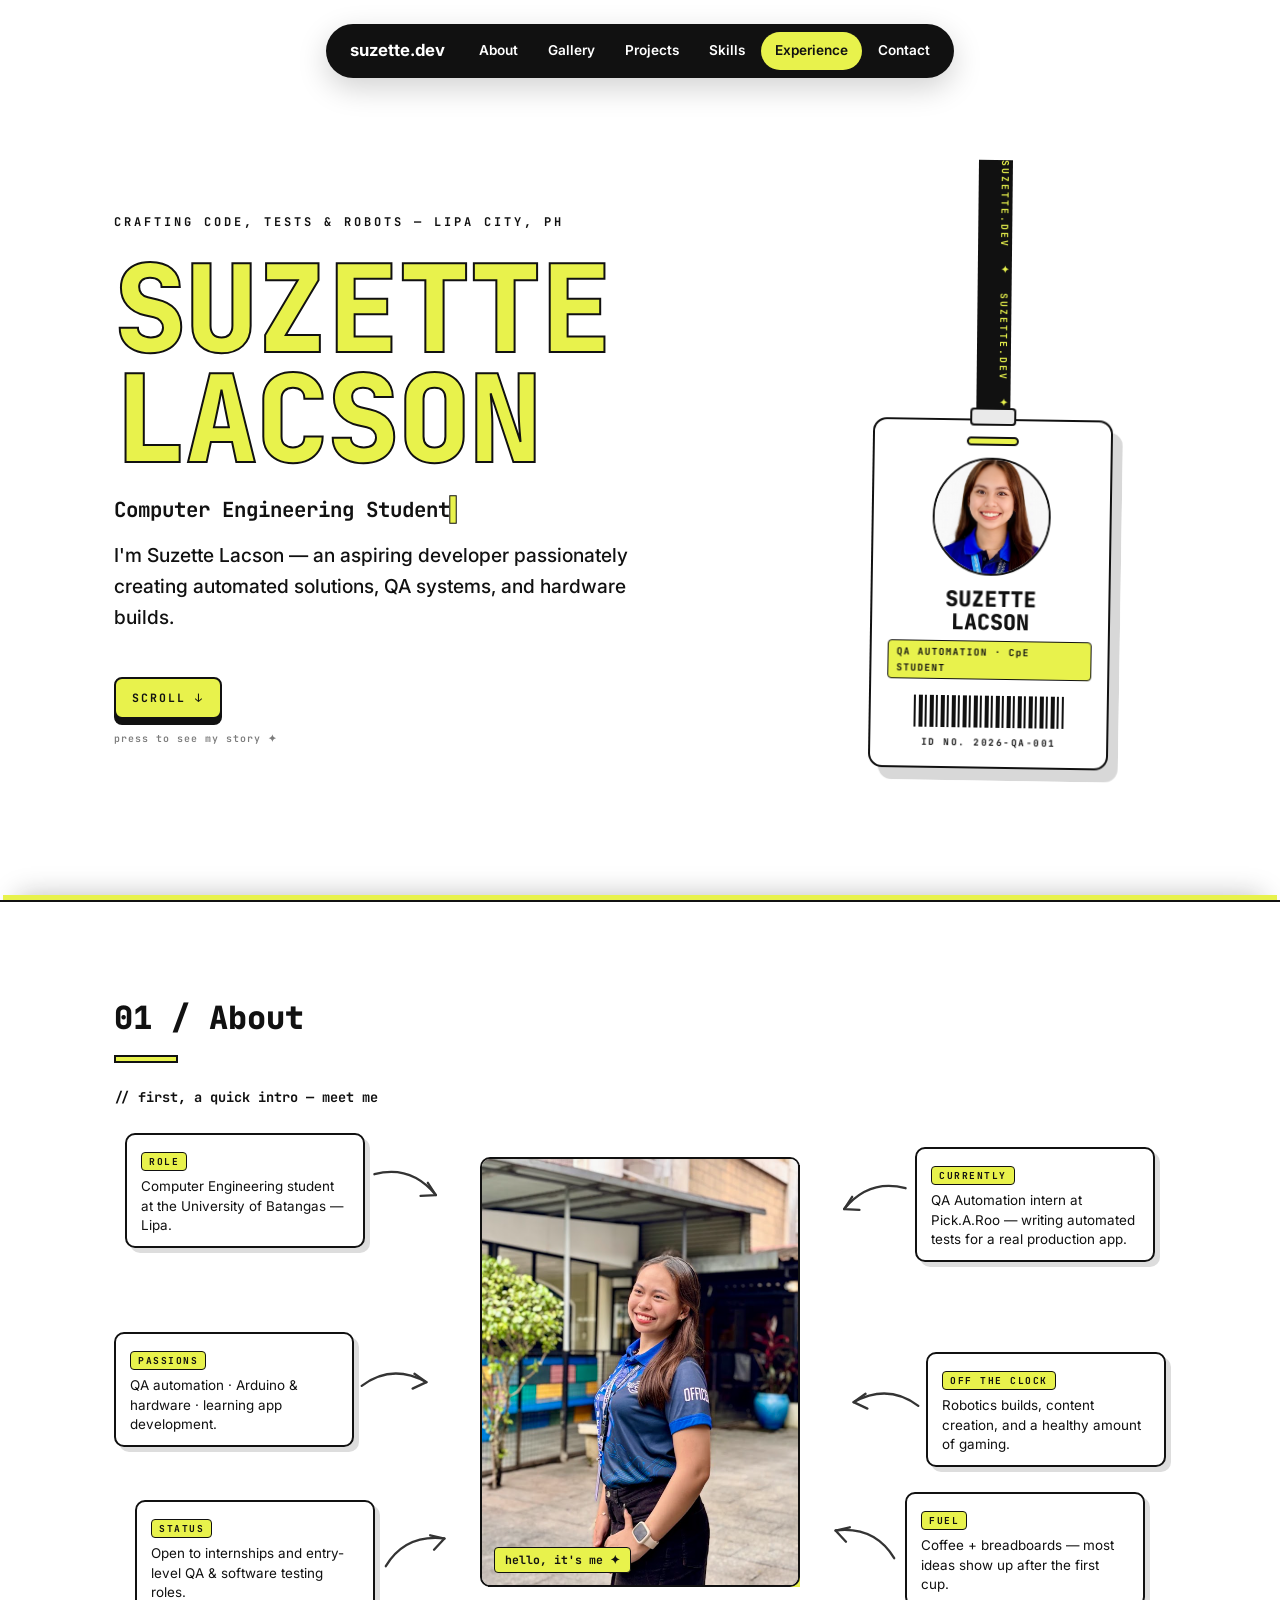
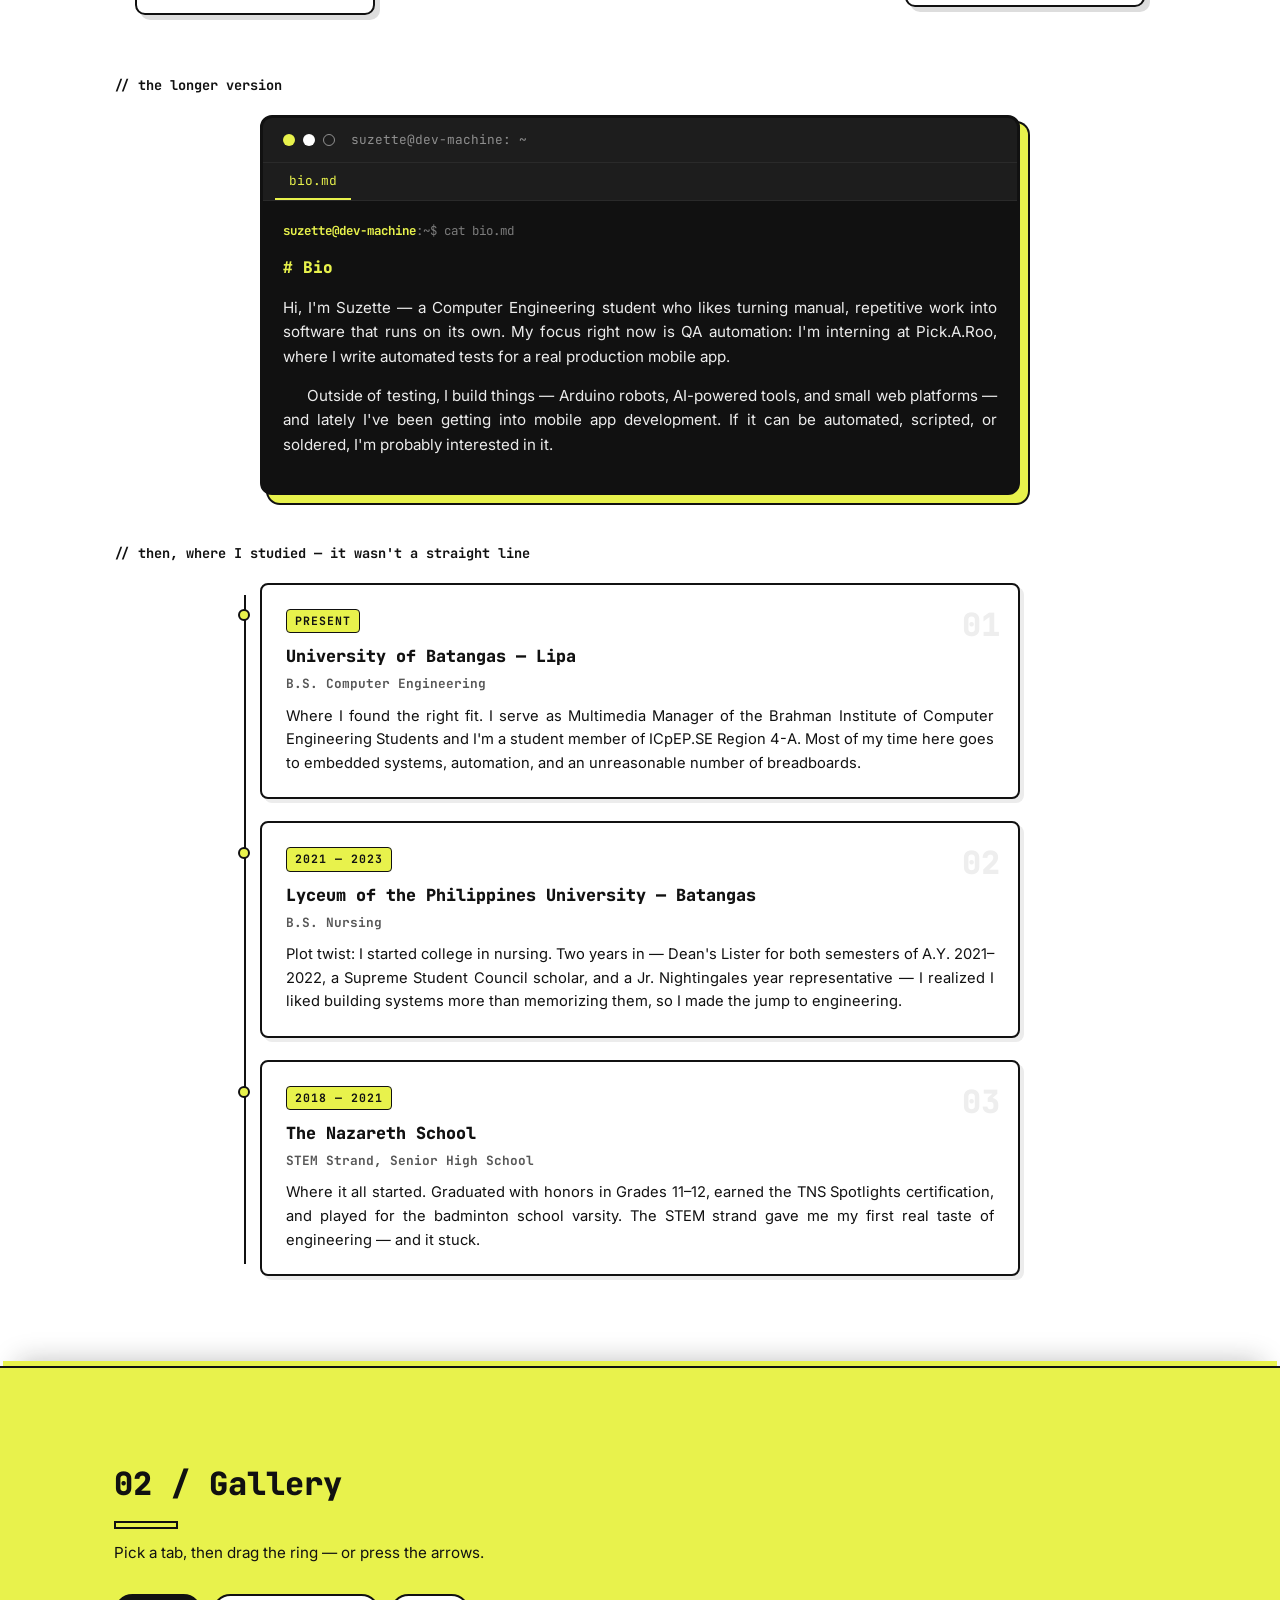
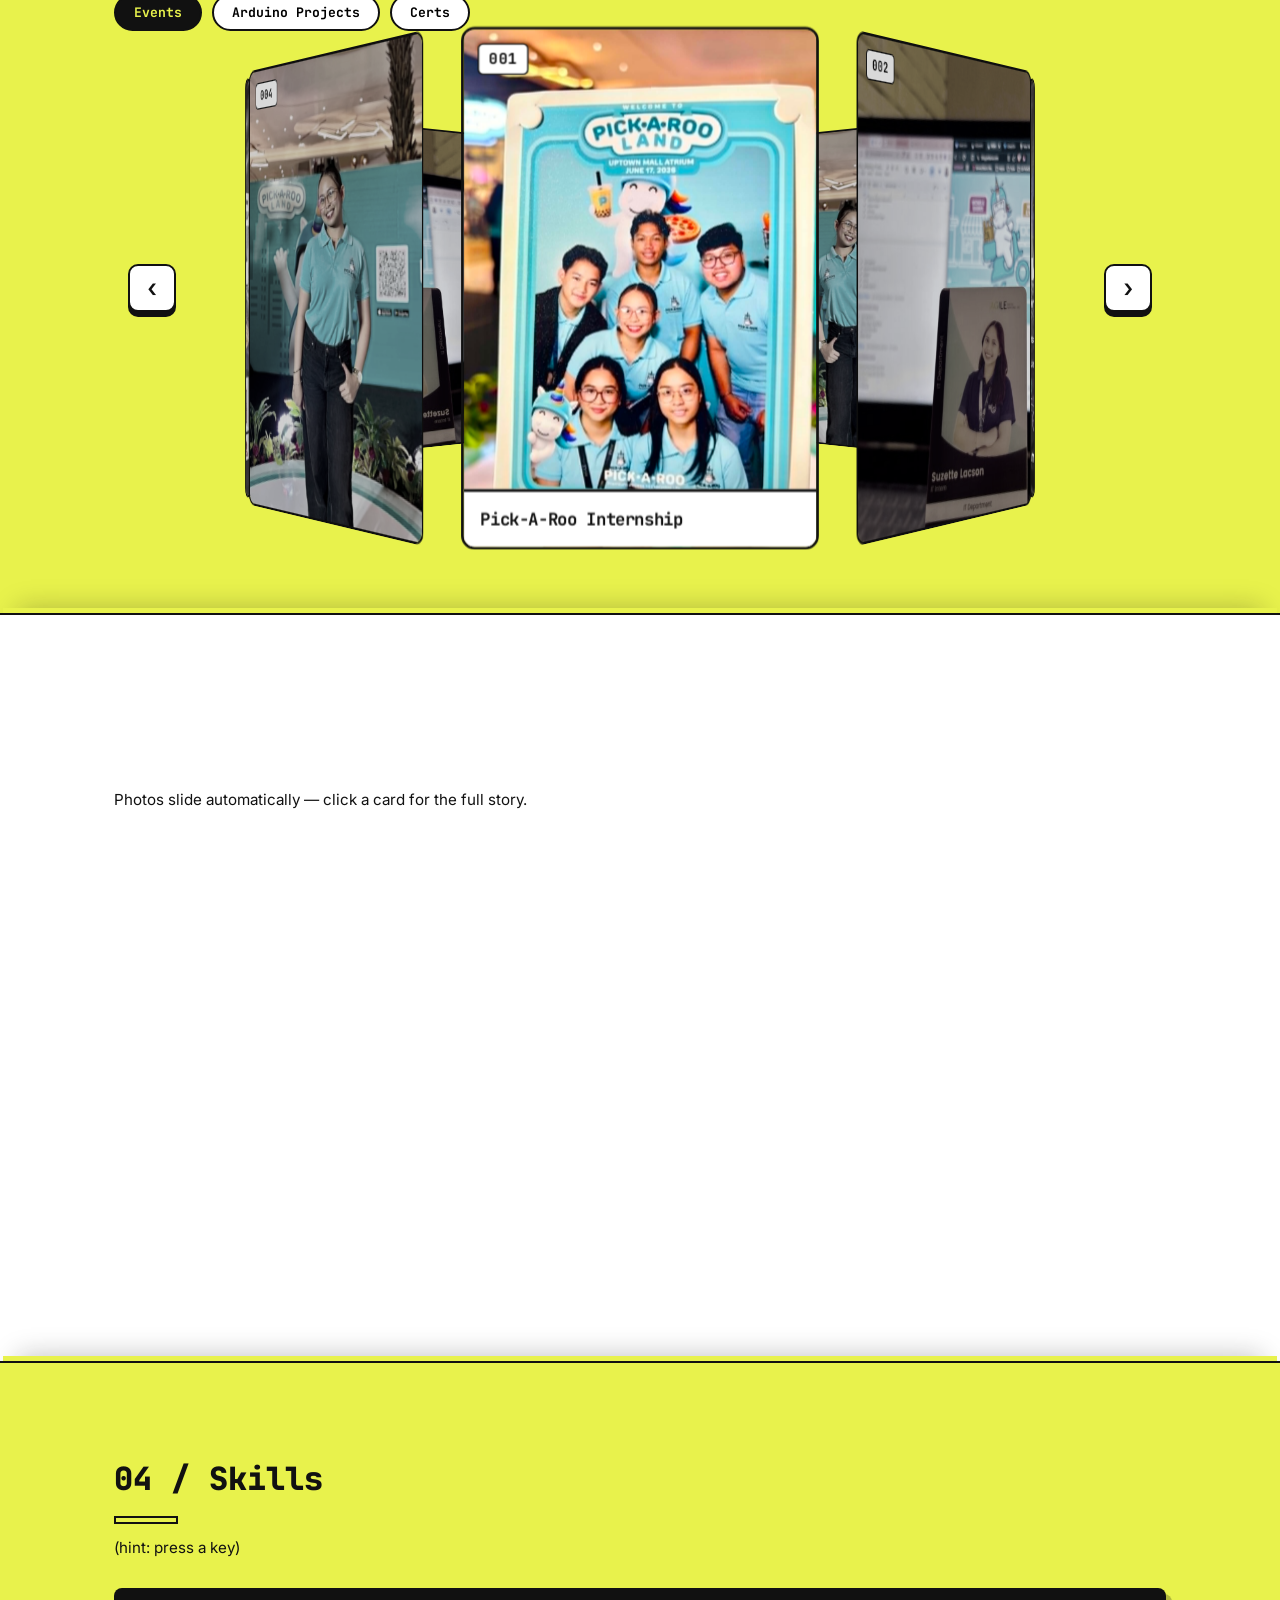
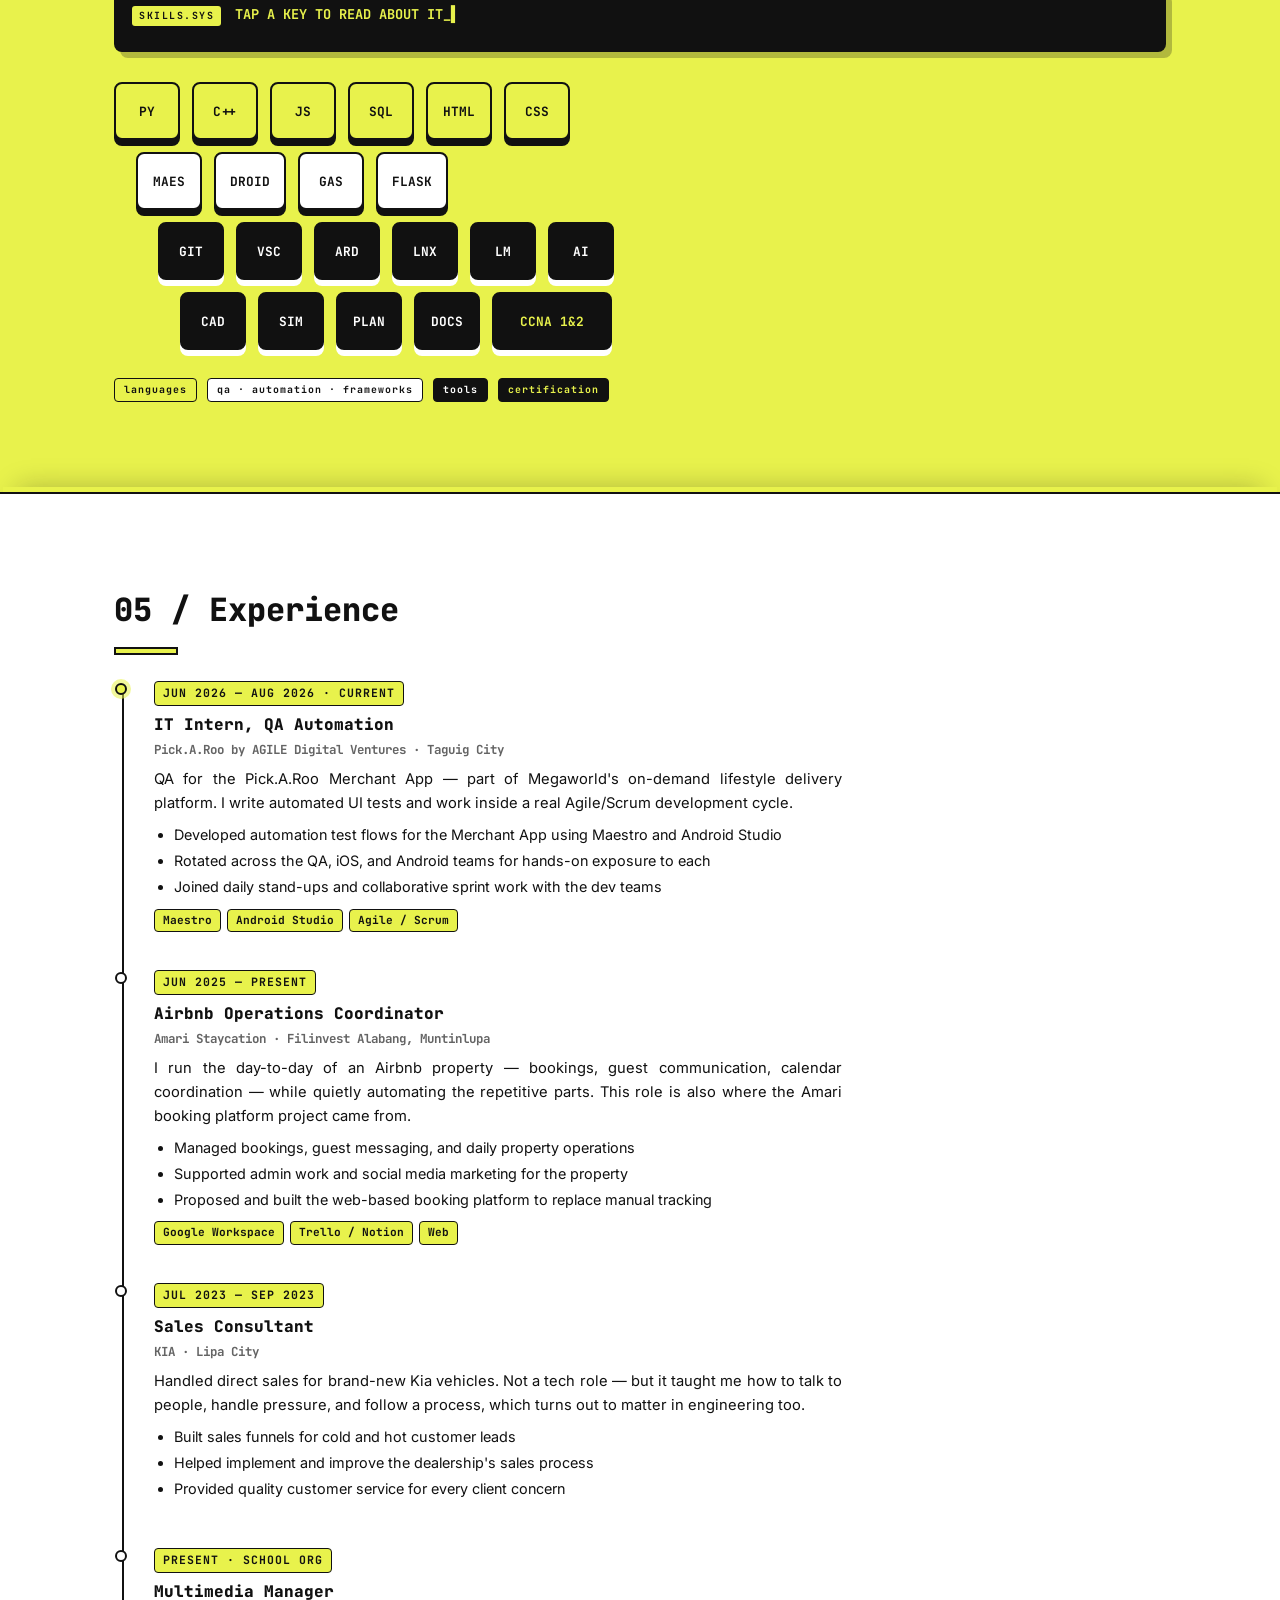
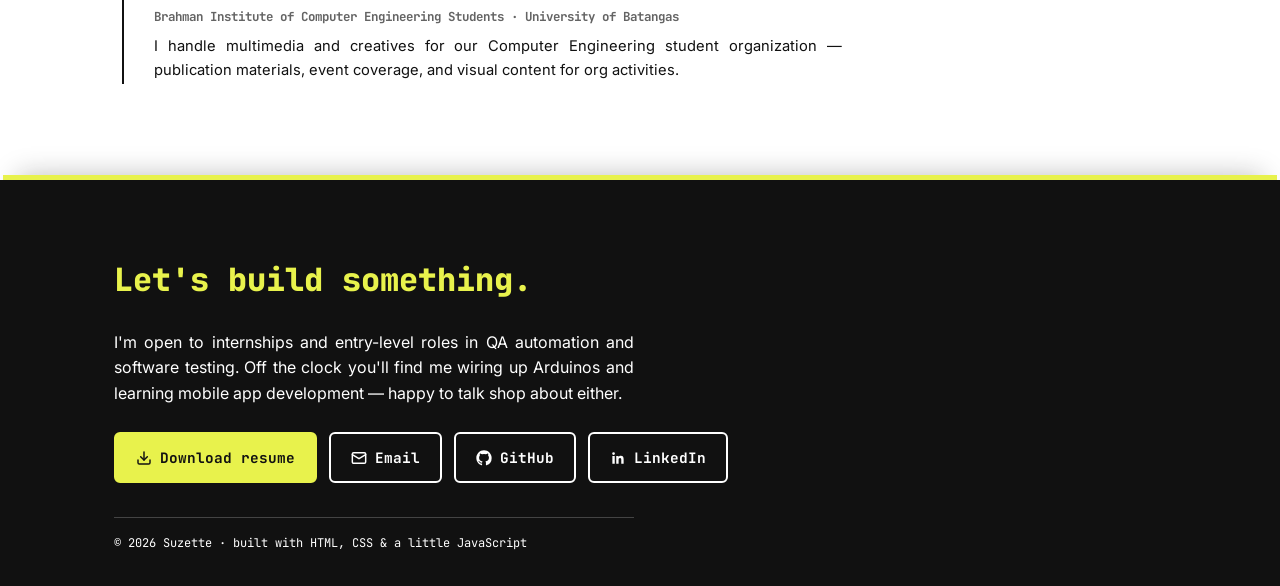
==== commit 7b91e349: "finalizing.." ====
--- a/index.html
+++ b/index.html
@@ -38,9 +38,17 @@
        (drawn on a <canvas> by script.js §10; sits behind everything) -->
   <canvas id="bgGrid" aria-hidden="true"></canvas>
 
-  <!-- Floating code glyphs — drift down the page forever (pure CSS
-       animation). Fixed layer, so they follow you through every section.
-       EDIT-ME: change the symbols freely; add/remove <span>s at will. -->
+  <!-- Falling tech objects — drift down the page forever (pure CSS
+       animation). Fixed layer, so they follow you through EVERY section,
+       yellow ones included. Three kinds of faller:
+         · plain code glyphs        (<span>…</span>)
+         · mini keyboard keycaps    (<span class="kf">…</span>) — note the
+           Q and A caps… because QA ✦ — they echo the Skills keyboard
+         · tiny tech icons as SVGs  (<span class="icon">…</span>):
+           monitor, microchip (Arduino), bug (QA!), phone (app dev),
+           and a mouse cursor
+       EDIT-ME: change symbols/letters freely; add/remove <span>s at will
+       (each span gets its lane & speed from style.css nth-child rules). -->
   <div id="floatLayer" aria-hidden="true">
     <span>&lt;/&gt;</span>
     <span class="accent">✦</span>
@@ -58,6 +66,18 @@
     <span>::</span>
     <span>[ ]</span>
     <span>=&gt;</span>
+    <!-- mini keycaps -->
+    <span class="kf">Q</span>
+    <span class="kf">A</span>
+    <span class="kf">CTRL</span>
+    <span class="kf">ESC</span>
+    <span class="kf">↵</span>
+    <!-- tech icons: monitor · microchip · bug · phone · cursor -->
+    <span class="icon"><svg viewBox="0 0 24 24"><rect x="2" y="4" width="20" height="13" rx="2"/><path d="M9 21h6M12 17v4"/></svg></span>
+    <span class="icon icon-accent"><svg viewBox="0 0 24 24"><rect x="7" y="7" width="10" height="10" rx="1.5"/><path d="M9.5 2v4M14.5 2v4M9.5 18v4M14.5 18v4M2 9.5h4M2 14.5h4M18 9.5h4M18 14.5h4"/></svg></span>
+    <span class="icon"><svg viewBox="0 0 24 24"><ellipse cx="12" cy="14" rx="5" ry="6"/><path d="M12 8V6M9 6 7 3M15 6l2-3M7 12H3M7 16H4M17 12h4M17 16h3M12 8v12"/></svg></span>
+    <span class="icon icon-accent"><svg viewBox="0 0 24 24"><rect x="7" y="2" width="10" height="20" rx="2.5"/><path d="M10.5 18.5h3"/></svg></span>
+    <span class="icon"><svg viewBox="0 0 24 24"><path d="M5 3l14 8.5-6.5 1.8L10 20z"/></svg></span>
   </div>
 
   <!-- The yellow diamond that chases the mouse (script.js §12) -->
@@ -194,56 +214,127 @@
     <div class="wrap">
       <h2>01 / About</h2>
 
-      <!-- ····· scroll 1: the intro ····· -->
-      <p class="about-chapter reveal">// first, a quick intro</p>
-
-      <div class="about-intro-grid">
-
-        <!-- Portrait wipes into view when scrolled to (CSS clip-path) -->
-        <div class="about-photo reveal">
+      <!-- ····· scroll 1: the spotlight intro ·····
+           My photo sits center stage and the facts float AROUND me,
+           each with a hand-drawn arrow pointing back at the photo —
+           like a creator-intro video frame, but interactive:
+             · the photo wipes open when you scroll to it (CSS clip-path)
+             · the notes pop in one at a time (staggered scroll-reveal)
+             · the arrows DRAW themselves (SVG stroke-dash animation)
+             · moving the mouse makes the notes drift at different
+               depths — a parallax effect (script.js §13)
+             · hovering a note lifts it and highlights its arrow
+           EDIT-ME: each fact is one .orbit-note — edit the text freely.
+           On phones the notes simply stack under the photo (no arrows). -->
+      <p class="about-chapter reveal">// first, a quick intro — meet me</p>
+
+      <div class="about-spotlight reveal" id="aboutSpotlight">
+
+        <!-- center stage: the portrait -->
+        <div class="spotlight-photo">
           <img src="images/ME2.png" alt="Suzette Lacson" draggable="false">
-          <span class="about-photo-chip">hello, it's me ✦</span>
-        </div>
-
-        <!-- Developer Terminal UI -->
-        <div class="terminal reveal">
+          <span class="spotlight-chip">hello, it's me ✦</span>
+        </div>
+
+        <!-- ── the floating facts (3 left, 3 right) ──
+             each .orbit-pin handles WHERE the note sits + the parallax
+             drift; the .orbit-note inside is the visible card. -->
+        <aside class="orbit-pin n1">
+          <div class="orbit-note">
+            <span class="note-label">role</span>
+            <p>Computer Engineering student at the University of Batangas — Lipa.</p>
+            <svg class="note-arrow" viewBox="0 0 80 44" aria-hidden="true">
+              <path class="arrow-line" d="M4 24 C 28 6, 52 8, 74 20"/>
+              <path class="arrow-head" d="M61 11 L 74 20 L 59 27"/>
+            </svg>
+          </div>
+        </aside>
+
+        <aside class="orbit-pin n2">
+          <div class="orbit-note">
+            <span class="note-label">passions</span>
+            <p>QA automation · Arduino &amp; hardware · learning app development.</p>
+            <svg class="note-arrow" viewBox="0 0 80 44" aria-hidden="true">
+              <path class="arrow-line" d="M4 24 C 28 6, 52 8, 74 20"/>
+              <path class="arrow-head" d="M61 11 L 74 20 L 59 27"/>
+            </svg>
+          </div>
+        </aside>
+
+        <aside class="orbit-pin n3">
+          <div class="orbit-note">
+            <span class="note-label">status</span>
+            <p>Open to internships and entry-level QA &amp; software testing roles.</p>
+            <svg class="note-arrow" viewBox="0 0 80 44" aria-hidden="true">
+              <path class="arrow-line" d="M4 24 C 28 6, 52 8, 74 20"/>
+              <path class="arrow-head" d="M61 11 L 74 20 L 59 27"/>
+            </svg>
+          </div>
+        </aside>
+
+        <aside class="orbit-pin n4">
+          <div class="orbit-note">
+            <span class="note-label">currently</span>
+            <p>QA Automation intern at Pick.A.Roo — writing automated tests for a real production app.</p>
+            <svg class="note-arrow" viewBox="0 0 80 44" aria-hidden="true">
+              <path class="arrow-line" d="M4 24 C 28 6, 52 8, 74 20"/>
+              <path class="arrow-head" d="M61 11 L 74 20 L 59 27"/>
+            </svg>
+          </div>
+        </aside>
+
+        <aside class="orbit-pin n5">
+          <div class="orbit-note">
+            <span class="note-label">off the clock</span>
+            <p>Robotics builds, content creation, and a healthy amount of gaming.</p>
+            <svg class="note-arrow" viewBox="0 0 80 44" aria-hidden="true">
+              <path class="arrow-line" d="M4 24 C 28 6, 52 8, 74 20"/>
+              <path class="arrow-head" d="M61 11 L 74 20 L 59 27"/>
+            </svg>
+          </div>
+        </aside>
+
+        <aside class="orbit-pin n6">
+          <div class="orbit-note">
+            <span class="note-label">fuel</span>
+            <p>Coffee + breadboards — most ideas show up after the first cup.</p>
+            <svg class="note-arrow" viewBox="0 0 80 44" aria-hidden="true">
+              <path class="arrow-line" d="M4 24 C 28 6, 52 8, 74 20"/>
+              <path class="arrow-head" d="M61 11 L 74 20 L 59 27"/>
+            </svg>
+          </div>
+        </aside>
+
+      </div><!-- /about-spotlight -->
+
+      <!-- ····· the longer version: bio, in the dev terminal ····· -->
+      <p class="about-chapter reveal">// the longer version</p>
+
+      <div class="terminal reveal">
         <div class="terminal-header">
+          <!-- window dots, in the site's own palette (yellow/white/outline) -->
           <div class="terminal-buttons">
-            <span class="dot red"></span>
-            <span class="dot yellow"></span>
-            <span class="dot green"></span>
+            <span class="dot"></span>
+            <span class="dot"></span>
+            <span class="dot"></span>
           </div>
           <div class="terminal-title">suzette@dev-machine: ~</div>
         </div>
 
-        <!-- Interactive code tabs -->
         <div class="terminal-tabs">
-          <button class="tab-btn active" id="btn-profile" onclick="switchTab('profile')">profile.json</button>
-          <button class="tab-btn" id="btn-bio" onclick="switchTab('bio')">bio.md</button>
+          <button class="tab-btn active" id="btn-bio" onclick="switchTab('bio')">bio.md</button>
         </div>
 
         <div class="terminal-body">
-          <!-- Tab 1: profile.json -->
-          <div id="tab-profile" class="tab-content active">
-<pre><code><span class="key">"candidate"</span>: {
-  <span class="key">"name"</span>: <span class="string">"Suzette Lacson"</span>,
-  <span class="key">"role"</span>: <span class="string">"Computer Engineering Student"</span>,
-  <span class="key">"currently"</span>: <span class="string">"QA Automation Intern @ Pick.A.Roo"</span>,
-  <span class="key">"passions"</span>: [<span class="string">"QA Automation"</span>, <span class="string">"Arduino / Hardware"</span>, <span class="string">"App Development"</span>],
-  <span class="key">"interests"</span>: [<span class="string">"Robotics"</span>, <span class="string">"Content Creation"</span>, <span class="string">"Gaming"</span>]
-}</code></pre>
-          </div>
-
-          <!-- Tab 2: bio.md -->
-          <div id="tab-bio" class="tab-content">
+          <div id="tab-bio" class="tab-content active">
+            <!-- the fake command that "printed" this file -->
+            <p class="term-prompt"><span class="prompt-user">suzette@dev-machine</span>:~$ cat bio.md</p>
             <h3># Bio</h3>
             <p>Hi, I'm Suzette — a Computer Engineering student who likes turning manual, repetitive work into software that runs on its own. My focus right now is QA automation: I'm interning at Pick.A.Roo, where I write automated tests for a real production mobile app.</p>
             <p>Outside of testing, I build things — Arduino robots, AI-powered tools, and small web platforms — and lately I've been getting into mobile app development. If it can be automated, scripted, or soldered, I'm probably interested in it.</p>
           </div>
         </div>
       </div>
-
-      </div><!-- /about-intro-grid -->
 
       <!-- ····· scroll 2: the education arc ····· -->
       <p class="about-chapter reveal">// then, where I studied — it wasn't a straight line</p>
@@ -278,17 +369,31 @@
     </div>
   </section>
 
-  <!-- ==================== 02 / GALLERY (EXPANDING PHOTO STRIP) ====================
-       Portrait-friendly interactive strip: all photos stand side by side,
-       the active one expands to full color while the rest collapse into
-       slivers with vertical labels. Hover / tap / focus to expand.
-       Auto-cycles every few seconds (logic in script.js).
-       EDIT-ME: to add a photo, copy a <figure> block, change the image,
-       the data-num / data-label chips, and the caption. -->
+  <!-- ==================== 02 / GALLERY (3D RING) ====================
+       Photos stand on an invisible rotating circle (3D carousel).
+       Drag it sideways, press the keycap arrows, or let it auto-spin.
+       NO-GAPS RULE: if a tab has only a few photos, script.js §3
+       repeats the whole set around the circle until it's full — so
+       the ring never shows empty holes between pictures.
+
+       ═══ EDIT-ME: HOW TO ADD A PHOTO ═════════════════════════════════
+       1. Drop your image file into the images/ folder.
+       2. Copy the template below and paste it next to its category
+          brothers inside the ring:
+
+          <figure class="ring-item" data-category="events" data-num="005">
+            <img src="images/YOUR_PHOTO.jpg" alt="Describe the photo" loading="lazy" draggable="false">
+            <figcaption>Your caption here</figcaption>
+          </figure>
+
+       3. Change data-category to events / arduino / certs, bump the
+          data-num, and write the caption. That's it — the circle
+          re-spaces itself automatically; JavaScript needs no edits.
+       ═════════════════════════════════════════════════════════════════ -->
   <section id="gallery" class="yellow-bg">
     <div class="wrap">
       <h2>02 / Gallery</h2>
-      <p class="section-sub">Pick a tab, then drag the ring — or use the arrows.</p>
+      <p class="section-sub">Pick a tab, then drag the ring — or press the arrows.</p>
 
       <!-- Category tabs: each button shows only the photos whose
            data-category matches its data-filter value.
@@ -300,10 +405,9 @@
         <button class="gallery-tab"        data-filter="certs"   aria-pressed="false">Certs</button>
       </div>
 
-      <!-- 3D rotating ring: photos stand on an invisible carousel ring.
-           Drag it sideways, use the arrows, or let it auto-spin.
-           The front photo shows in full color with its caption. -->
-      <div class="ring-stage reveal">
+      <!-- The 3D ring. The ‹ › keycap arrows float right at the ring's
+           edges, close to the photos. -->
+      <div class="ring-stage reveal" id="ringStage">
         <button class="ring-btn" id="ringPrev" aria-label="Rotate to previous photo">‹</button>
 
         <div class="ring-scene" id="ringScene">
--- a/style.css
+++ b/style.css
@@ -64,6 +64,12 @@
   max-width: 1100px;
   margin: 0 auto;
   padding: 0 24px;
+  /* lifts every section's CONTENT above the falling-objects layer
+     (#floatLayer sits at z-index 0): the fallers drift over section
+     backgrounds — yellow ones included — but always BEHIND the text,
+     cards, and photos, so nothing ever becomes hard to read */
+  position: relative;
+  z-index: 1;
 }
 
 section {
@@ -129,16 +135,21 @@
   z-index: 10001;                  /* above the nav dock */
 }
 
-/* ---- floating code glyphs (pure CSS — zero JavaScript) ----
-   A fixed layer of faint mono symbols drifting down the page.
-   Because the layer is position:fixed, the glyphs stay with you
-   through every section. Negative animation-delays start each glyph
-   mid-fall so the screen is never empty on load.
+/* ---- falling tech objects (pure CSS — zero JavaScript) ----
+   A fixed layer of faint code glyphs, mini keycaps, and tech icons
+   drifting down the page. Because the layer is position:fixed, the
+   fallers stay with you through every section of the site. Negative
+   animation-delays start each one mid-fall so the screen is never
+   empty on load.
+   STACKING: the layer sits at z-index 0 — ABOVE section backgrounds
+   (so it stays visible over the yellow Gallery/Skills sections) but
+   BELOW every .wrap content block (z-index 1). The dot-grid canvas
+   stays at -1, underneath everything.
    PERFORMANCE: only `transform` animates → GPU-composited, no layout. */
 #floatLayer {
   position: fixed;
   inset: 0;
-  z-index: -1;                     /* behind content, above the dot grid */
+  z-index: 0;
   pointer-events: none;
   overflow: hidden;
 }
@@ -149,8 +160,12 @@
   font-family: var(--mono);
   font-weight: 700;
   color: rgba(17, 17, 17, 0.12);   /* faint — never fights the text */
+  /* --fo = each faller's full opacity: the keyframes fade every
+     faller in at the top and out at the bottom, peaking at this value
+     (plain glyphs stay at 1 because their color is already faint) */
+  --fo: 1;
   animation: floatFall linear infinite;
-  will-change: transform;
+  will-change: transform, opacity;
 }
 
 /* the two ✦ get the brand yellow with a soft dark outline */
@@ -177,9 +192,83 @@
 #floatLayer span:nth-child(15) { left: 72%; font-size: 1.1rem;  animation-duration: 49s; animation-delay: -28s; }
 #floatLayer span:nth-child(16) { left: 97%; font-size: 1.4rem;  animation-duration: 41s; animation-delay: -22s; }
 
+/* mini falling KEYCAPS — same recipe as the Skills keyboard caps
+   (border + hard shadow underneath), shrunk down and made faint.
+   The Q and A caps falling together are a little QA joke ✦ */
+#floatLayer span.kf {
+  font-size: 0.6rem;
+  letter-spacing: 1px;
+  color: rgba(17, 17, 17, 0.6);
+  background: rgba(255, 255, 255, 0.72);
+  border: 1.5px solid rgba(17, 17, 17, 0.5);
+  border-radius: 6px;
+  padding: 4px 8px;
+  box-shadow: 0 3px 0 rgba(17, 17, 17, 0.5);
+  --fo: 0.32;                      /* keycaps peak at 32% opacity */
+}
+
+/* falling tech ICONS — inline SVGs drawn with strokes only, so they
+   inherit the faint blueprint look (monitor, chip, bug, phone, cursor) */
+#floatLayer span.icon {
+  --fo: 0.3;                       /* icons peak at 30% opacity */
+}
+
+#floatLayer span.icon svg {
+  display: block;
+  width: 26px;
+  height: 26px;
+  fill: none;
+  stroke: rgba(17, 17, 17, 0.8);
+  stroke-width: 1.8;
+  stroke-linecap: round;
+  stroke-linejoin: round;
+}
+
+/* two icons get a yellow-filled body so the brand color falls too */
+#floatLayer span.icon-accent svg rect {
+  fill: rgba(232, 242, 76, 0.85);
+}
+
+/* lanes, sizes, and speeds for the new fallers (children 17–26) */
+#floatLayer span:nth-child(17) { left: 9%;  animation-duration: 40s; animation-delay: -14s; }
+#floatLayer span:nth-child(18) { left: 19%; animation-duration: 47s; animation-delay: -31s; }
+#floatLayer span:nth-child(19) { left: 34%; animation-duration: 52s; animation-delay: -6s;  }
+#floatLayer span:nth-child(20) { left: 55%; animation-duration: 45s; animation-delay: -24s; }
+#floatLayer span:nth-child(21) { left: 79%; animation-duration: 38s; animation-delay: -42s; }
+#floatLayer span:nth-child(22) { left: 14%; animation-duration: 50s; animation-delay: -9s;  }
+#floatLayer span:nth-child(23) { left: 41%; animation-duration: 44s; animation-delay: -27s; }
+#floatLayer span:nth-child(24) { left: 60%; animation-duration: 56s; animation-delay: -19s; }
+#floatLayer span:nth-child(25) { left: 83%; animation-duration: 42s; animation-delay: -35s; }
+#floatLayer span:nth-child(26) { left: 30%; animation-duration: 46s; animation-delay: -48s; }
+
+/* the fall itself: not a straight drop anymore — each faller
+     · fades IN just below the top edge and OUT before the bottom
+       (no more popping into / out of existence),
+     · sways gently side to side while rotating a little, like paper
+       falling through air. Odd children sway right first, even
+       children left first (floatFallSway below), so the layer never
+       looks like everything is marching in step. */
 @keyframes floatFall {
-  from { transform: translateY(0) rotate(0deg); }
-  to   { transform: translateY(125vh) rotate(20deg); }
+  0%   { transform: translateY(0)      translateX(0)     rotate(0deg);   opacity: 0; }
+  8%   { opacity: var(--fo); }
+  30%  { transform: translateY(37vh)   translateX(22px)  rotate(9deg); }
+  60%  { transform: translateY(74vh)   translateX(-16px) rotate(-6deg); }
+  92%  { opacity: var(--fo); }
+  100% { transform: translateY(125vh)  translateX(14px)  rotate(12deg);  opacity: 0; }
+}
+
+/* the mirror image of the fall, for even-numbered fallers */
+@keyframes floatFallSway {
+  0%   { transform: translateY(0)      translateX(0)     rotate(0deg);   opacity: 0; }
+  8%   { opacity: var(--fo); }
+  30%  { transform: translateY(37vh)   translateX(-22px) rotate(-9deg); }
+  60%  { transform: translateY(74vh)   translateX(16px)  rotate(6deg); }
+  92%  { opacity: var(--fo); }
+  100% { transform: translateY(125vh)  translateX(-14px) rotate(-12deg); opacity: 0; }
+}
+
+#floatLayer span:nth-child(even) {
+  animation-name: floatFallSway;
 }
 
 /* ---- custom cursor ----
@@ -213,6 +302,34 @@
 .section-sub {
   margin: -12px 0 28px;
   font-size: 0.95rem;
+}
+
+/* ---- justified body text (print-style typography) ----
+   Every LONG description paragraph is justified — flush on both the
+   left AND right edge — so text blocks read like a printed page:
+   education cards, the bio, experience entries, project blurbs, the
+   project pop-up write-ups, and the footer intro.
+   hyphens: auto lets the browser break long words at syllables, so
+   justifying never stretches a line into big awkward word gaps.
+   (Short labels, captions, and the narrow spotlight notes stay
+   left-aligned on purpose — justification needs line length to
+   breathe; on tiny columns it punches holes into the text.) */
+.edu-card p,
+.t-item > p,
+.project p,
+.tab-content p,
+.modal-body p,
+footer > .wrap > p {
+  text-align: justify;
+  -webkit-hyphens: auto;
+  hyphens: auto;
+}
+
+/* book convention: when a block has SEVERAL paragraphs, the first
+   starts flush and every following one gets a first-line indent */
+.tab-content p + p,
+.modal-body .modal-story + .modal-story {
+  text-indent: 1.6em;
 }
 
 /* keyboard focus — visible on white or yellow backgrounds */
@@ -764,45 +881,67 @@
   margin-top: 0;
 }
 
-/* --- intro: portrait + terminal side by side --- */
-.about-intro-grid {
-  display: grid;
-  grid-template-columns: 320px 1fr;
-  gap: 28px;
-  align-items: stretch;
-}
-
-/* the ME2 portrait "wipes" open left→right when scrolled into view:
-   it starts fully clipped (clip-path hides 100% from the right) and
-   the .visible class — added by the scroll observer — un-clips it */
-.about-photo {
+/* --- the SPOTLIGHT intro: photo center, facts orbiting around it ---
+   The container is a positioned stage: the portrait sits in the middle
+   (normal flow, centered) and each fact is pinned around it with
+   position:absolute. Three layers of motion:
+     1. reveal  — photo wipes open (clip-path), notes pop in staggered,
+                  arrows draw themselves (stroke-dash) when .visible
+                  lands (added by the scroll observer in script.js §2c)
+     2. idle    — the photo "breathes" up and down forever (photoFloat)
+     3. cursor  — script.js §13 writes --mx / --my (−1…1) onto the
+                  container; each pin turns that into its own drift via
+                  calc(), scaled by its --depth → depth parallax.
+   On phones (≤880px) the stage flattens into a simple grid. */
+.about-spotlight {
   position: relative;
+  padding: 30px 0 40px;
+}
+
+/* the container itself must NOT fade/slide like generic .reveal
+   elements — its children run their own choreography instead */
+.about-spotlight.reveal {
+  opacity: 1;
+  transform: none;
+  transition: none;
+}
+
+.spotlight-photo {
+  position: relative;
+  width: min(320px, 70vw);
+  height: 430px;
+  margin: 0 auto;
   border: 2px solid var(--black);
-  border-radius: 8px;
+  border-radius: 10px;
   overflow: hidden;
   background: var(--white);
-  min-height: 340px;
-  box-shadow: 8px 8px 0 var(--yellow), 8px 8px 0 2px var(--black);
-}
-
-.about-photo img {
+  box-shadow: 10px 10px 0 var(--yellow), 10px 10px 0 2px var(--black);
+  animation: photoFloat 7s ease-in-out infinite;   /* gentle breathing */
+}
+
+/* slow idle float so the center never feels frozen */
+@keyframes photoFloat {
+  0%, 100% { transform: translateY(0); }
+  50%      { transform: translateY(-9px); }
+}
+
+.spotlight-photo img {
   width: 100%;
   height: 100%;
   object-fit: cover;
 }
 
-.about-photo.reveal {
-  opacity: 1;                      /* override the generic fade... */
-  transform: none;
-  clip-path: inset(0 100% 0 0);    /* ...this hides it instead */
-  transition: clip-path 0.9s cubic-bezier(0.65, 0, 0.35, 1) 0.15s;
-}
-
-.about-photo.reveal.visible {
+/* the wipe-in: fully clipped from the right until .visible arrives */
+.about-spotlight.reveal .spotlight-photo {
+  clip-path: inset(0 100% 0 0);
+  transition: clip-path 0.9s cubic-bezier(0.65, 0, 0.35, 1) 0.1s;
+}
+
+.about-spotlight.reveal.visible .spotlight-photo {
   clip-path: inset(0 0 0 0);       /* wipe complete — fully shown */
 }
 
-.about-photo-chip {
+.spotlight-chip {
   position: absolute;
   bottom: 12px;
   left: 12px;
@@ -815,20 +954,188 @@
   padding: 3px 10px;
 }
 
-/* --- developer terminal --- */
+/* --- the orbit pins: WHERE each fact sits + the parallax drift ---
+   The pin is invisible — it only positions and moves. Splitting pin
+   (parallax) from note (reveal/hover) keeps the transforms from
+   fighting over the same element. */
+.orbit-pin {
+  position: absolute;
+  width: 240px;
+  will-change: transform;
+  /* the parallax drift: container's --mx/--my × this pin's --depth.
+     Each pin gets a different depth, so notes drift by different
+     amounts — that difference is what reads as 3D. */
+  transform: translate(
+    calc(var(--mx, 0) * var(--depth, 10) * -1px),
+    calc(var(--my, 0) * var(--depth, 10) * -1px)
+  );
+}
+
+/* six positions (3 left, 3 right) + how deep each one drifts */
+.orbit-pin.n1 { left: 1%;  top: 6px;    --depth: 18; }
+.orbit-pin.n2 { left: 0;   top: 41%;    --depth: 9;  }
+.orbit-pin.n3 { left: 2%;  bottom: 12px; --depth: 14; }
+.orbit-pin.n4 { right: 1%; top: 20px;   --depth: 12; }
+.orbit-pin.n5 { right: 0;  top: 45%;    --depth: 16; }
+.orbit-pin.n6 { right: 2%; bottom: 20px; --depth: 10; }
+
+/* --- the visible fact card --- */
+.orbit-note {
+  position: relative;
+  background: var(--white);
+  border: 2px solid var(--black);
+  border-radius: 10px;
+  padding: 12px 14px 10px;
+  box-shadow: 5px 5px 0 rgba(17, 17, 17, 0.14);
+  transition: transform 0.45s cubic-bezier(0.34, 1.4, 0.44, 1),
+              opacity 0.4s ease,
+              box-shadow 0.2s ease;
+}
+
+/* hover: the note lifts and gets the signature yellow under-shadow */
+.orbit-note:hover {
+  transform: translateY(-5px);
+  box-shadow: 6px 6px 0 var(--yellow), 6px 6px 0 2px var(--black);
+  z-index: 3;
+}
+
+.note-label {
+  display: inline-block;
+  font-family: var(--mono);
+  font-size: 0.6rem;
+  font-weight: 700;
+  letter-spacing: 1.5px;
+  text-transform: uppercase;
+  background: var(--yellow);
+  border: 1.5px solid var(--black);
+  border-radius: 4px;
+  padding: 1px 7px;
+  margin-bottom: 6px;
+}
+
+.orbit-note p {
+  font-size: 0.84rem;
+  line-height: 1.45;
+  margin: 0;
+}
+
+/* --- the hand-drawn arrows pointing back at the photo ---
+   One curved SVG per note, hanging off the side that faces the photo.
+   Left-side notes point right; right-side notes reuse the SAME arrow
+   mirrored with scaleX(-1). Each is tilted so it aims at the center. */
+.note-arrow {
+  position: absolute;
+  top: 26%;
+  width: 74px;
+  height: 42px;
+  fill: none;
+  stroke: var(--black);
+  stroke-width: 2.5;
+  stroke-linecap: round;
+  stroke-linejoin: round;
+  opacity: 0.85;
+  pointer-events: none;
+}
+
+/* left notes: arrow exits to the RIGHT, aimed at the photo */
+.n1 .note-arrow,
+.n2 .note-arrow,
+.n3 .note-arrow { right: -80px; }
+.n1 .note-arrow { transform: rotate(22deg); }
+.n2 .note-arrow { transform: rotate(0deg); }
+.n3 .note-arrow { transform: rotate(-22deg); }
+
+/* right notes: same arrow, mirrored to exit LEFT */
+.n4 .note-arrow,
+.n5 .note-arrow,
+.n6 .note-arrow { left: -80px; }
+.n4 .note-arrow { transform: scaleX(-1) rotate(22deg); }
+.n5 .note-arrow { transform: scaleX(-1) rotate(0deg); }
+.n6 .note-arrow { transform: scaleX(-1) rotate(-22deg); }
+
+/* hovering a note highlights its arrow with a yellow offset shadow */
+.orbit-note:hover .note-arrow {
+  filter: drop-shadow(2px 2px 0 var(--yellow));
+}
+
+/* --- reveal choreography: notes pop in one at a time --- */
+.about-spotlight.reveal .orbit-note {
+  opacity: 0;
+  transform: scale(0.7);
+}
+
+.about-spotlight.reveal.visible .orbit-note {
+  opacity: 1;
+  transform: scale(1);
+}
+
+/* each note waits a little longer than the previous one */
+.about-spotlight.reveal.visible .n1 .orbit-note { transition-delay: 0.30s; }
+.about-spotlight.reveal.visible .n4 .orbit-note { transition-delay: 0.42s; }
+.about-spotlight.reveal.visible .n2 .orbit-note { transition-delay: 0.54s; }
+.about-spotlight.reveal.visible .n5 .orbit-note { transition-delay: 0.66s; }
+.about-spotlight.reveal.visible .n3 .orbit-note { transition-delay: 0.78s; }
+.about-spotlight.reveal.visible .n6 .orbit-note { transition-delay: 0.90s; }
+
+/* …but hover must react INSTANTLY, so cancel any waiting delay */
+.about-spotlight.reveal.visible .orbit-note:hover {
+  transition-delay: 0s;
+}
+
+/* the arrows draw themselves: the line is dashed with ONE dash as
+   long as the whole path; sliding the dash offset from 90 → 0
+   "draws" the stroke. The arrowhead fades in right after. */
+.arrow-line {
+  stroke-dasharray: 90;
+  stroke-dashoffset: 90;
+  transition: stroke-dashoffset 0.6s ease;
+}
+
+.arrow-head {
+  opacity: 0;
+  transition: opacity 0.25s ease;
+}
+
+.about-spotlight.reveal.visible .arrow-line { stroke-dashoffset: 0; }
+.about-spotlight.reveal.visible .arrow-head { opacity: 1; }
+
+/* the draw starts only after its own note has landed */
+.about-spotlight.reveal.visible .n1 .arrow-line { transition-delay: 0.65s; }
+.about-spotlight.reveal.visible .n4 .arrow-line { transition-delay: 0.77s; }
+.about-spotlight.reveal.visible .n2 .arrow-line { transition-delay: 0.89s; }
+.about-spotlight.reveal.visible .n5 .arrow-line { transition-delay: 1.01s; }
+.about-spotlight.reveal.visible .n3 .arrow-line { transition-delay: 1.13s; }
+.about-spotlight.reveal.visible .n6 .arrow-line { transition-delay: 1.25s; }
+.about-spotlight.reveal.visible .n1 .arrow-head { transition-delay: 1.25s; }
+.about-spotlight.reveal.visible .n4 .arrow-head { transition-delay: 1.37s; }
+.about-spotlight.reveal.visible .n2 .arrow-head { transition-delay: 1.49s; }
+.about-spotlight.reveal.visible .n5 .arrow-head { transition-delay: 1.61s; }
+.about-spotlight.reveal.visible .n3 .arrow-head { transition-delay: 1.73s; }
+.about-spotlight.reveal.visible .n6 .arrow-head { transition-delay: 1.85s; }
+
+/* --- developer terminal ---
+   Restyled to live INSIDE the site's own 3-color language: pure black
+   window, yellow accents, white text — no more off-palette mac-style
+   red/green dots. Centered, same max-width as the education cards, so
+   the About column reads as one balanced block. */
 .terminal {
-  background: #1a1a1a;
+  background: var(--black);
   border: 3px solid var(--black);
   border-radius: 12px;
   overflow: hidden;
-  box-shadow: 8px 8px 0 var(--yellow);
+  /* the signature double shadow: yellow slab + thin black outline —
+     same recipe as the spotlight photo above it */
+  box-shadow: 8px 8px 0 var(--yellow), 8px 8px 0 2px var(--black);
+  max-width: 760px;
+  margin: 0 auto;                  /* centered under the spotlight */
 }
 
 .terminal-header {
-  background: #2d2d2d;
+  background: #1d1d1d;
   padding: 12px 20px;
   display: flex;
   align-items: center;
+  border-bottom: 1px solid #2a2a2a;
 }
 
 .terminal-buttons {
@@ -844,12 +1151,13 @@
   display: block;
 }
 
-.dot.red    { background: #ff5f56; }
-.dot.yellow { background: #ffbd2e; }
-.dot.green  { background: #27c93f; }
+/* window dots in the site's palette: yellow · white · outline */
+.terminal-buttons .dot:nth-child(1) { background: var(--yellow); }
+.terminal-buttons .dot:nth-child(2) { background: var(--white); }
+.terminal-buttons .dot:nth-child(3) { border: 1.5px solid rgba(255, 255, 255, 0.5); }
 
 .terminal-title {
-  color: #999;
+  color: rgba(255, 255, 255, 0.5);
   font-family: var(--mono);
   font-size: 0.8rem;
 }
@@ -857,9 +1165,9 @@
 .terminal-tabs {
   display: flex;
   gap: 4px;
-  background: #2d2d2d;
+  background: #1d1d1d;
   padding: 0 12px;
-  border-bottom: 1px solid var(--black);
+  border-bottom: 1px solid #2a2a2a;
 }
 
 .tab-btn {
@@ -867,7 +1175,7 @@
   font-size: 0.8rem;
   padding: 9px 14px;
   background: transparent;
-  color: #aaa;
+  color: rgba(255, 255, 255, 0.45);
   border: none;
   cursor: pointer;
   border-bottom: 2px solid transparent;
@@ -883,18 +1191,24 @@
 
 .terminal-body {
   padding: 20px;
-  color: #f8f8f2;
-  font-family: var(--mono);
-}
-
-.terminal-body pre {
-  margin: 0;
-  white-space: pre-wrap;
-  font-size: 0.88rem;
-}
-
-.key    { color: var(--yellow); }
-.string { color: #8be98b; }
+  color: var(--white);
+  font-family: var(--mono);
+}
+
+/* the fake "$ cat bio.md" command line above the bio
+   (selector includes .tab-content so it outranks the generic
+   `.tab-content p` rule that would set the sans font) */
+.tab-content p.term-prompt {
+  font-family: var(--mono);
+  font-size: 0.78rem;
+  color: rgba(255, 255, 255, 0.45);
+  margin: 0 0 14px;
+}
+
+.prompt-user {
+  color: var(--yellow);
+  font-weight: 700;
+}
 
 .tab-content h3 {
   color: var(--yellow);
@@ -903,39 +1217,46 @@
 }
 
 .tab-content p {
-  color: #ddd;
+  color: #ececec;
   font-family: var(--sans);
   font-size: 0.95rem;
 }
 
 .tab-content p + p { margin-top: 10px; }
 
-/* --- education cards: a connected mini-timeline --- */
+/* --- education cards: a connected mini-timeline ---
+   Centered like the terminal above (same 760px width, margin auto),
+   so the whole About column reads as one balanced stack. The spine
+   rail runs in the LEFT MARGIN just outside the cards — clearly
+   visible top to bottom — with a yellow dot for each school pinned
+   onto it. The track also counts the schools: each card gets a big
+   faint 01 / 02 / 03 watermark from a CSS counter (zero extra HTML). */
 .edu-track {
   position: relative;
   display: flex;
   flex-direction: column;
   gap: 22px;
-  max-width: 720px;
-  padding-left: 34px;
-}
-
-/* the spine line connecting the schools */
+  max-width: 760px;
+  margin: 0 auto;                  /* centered under the terminal */
+  counter-reset: school;           /* powers the 01/02/03 watermarks */
+}
+
+/* the spine rail — in the margin at the cards' left, always visible */
 .edu-track::before {
   content: "";
   position: absolute;
-  left: 6px;
+  left: -16px;
   top: 12px;
   bottom: 12px;
   width: 2px;
   background: var(--black);
 }
 
-/* a dot on the spine for each school */
+/* a yellow dot on the rail for each school */
 .edu-card::before {
   content: "";
   position: absolute;
-  left: -34px;                     /* centers the dot on the spine */
+  left: -24px;                     /* centers the dot on the rail */
   top: 24px;
   width: 12px;
   height: 12px;
@@ -944,12 +1265,28 @@
   border-radius: 50%;
 }
 
+/* big faint chapter number, top-right of each card (CSS counter) */
+.edu-card::after {
+  counter-increment: school;
+  content: "0" counter(school);
+  position: absolute;
+  top: 14px;
+  right: 18px;
+  font-family: var(--mono);
+  font-size: 2rem;
+  font-weight: 900;
+  color: rgba(17, 17, 17, 0.07);
+  pointer-events: none;
+}
+
 .edu-card {
   position: relative;
   background: var(--white);
   border: 2px solid var(--black);
   border-radius: 8px;
   padding: 22px 24px;
+  /* a soft resting shadow so the cards sit ON the page, not in it */
+  box-shadow: 4px 4px 0 rgba(17, 17, 17, 0.08);
   transition: transform 0.18s ease, box-shadow 0.18s ease;
 }
 
@@ -989,13 +1326,13 @@
   margin: 0;
 }
 
-/* ---------- 6. GALLERY PHOTO STRIP ----------
-   Portrait-friendly "expanding strip": all photos stand in one row.
-   The active one grows wide (flex: 3.5) and shows in full color;
-   the rest collapse into grayscale slivers (flex: 1) with a number
-   chip on top and a vertical label at the bottom — like book spines.
-   Hover, tap, or keyboard-focus a sliver to expand it.
-   The tabs above the strip filter photos by data-category. */
+/* ---------- 6. GALLERY 3D RING ----------
+   Photos stand on an invisible rotating circle (3D carousel).
+   THE NO-GAPS RULE: script.js §3 repeats a tab's photo set around
+   the circle until it holds at least 8 photos, and sizes the radius
+   so neighbors sit almost touching — so the ring is always full,
+   with no empty holes, no matter how few photos a category has.
+   The tabs above the ring filter photos by data-category. */
 .gallery-tabs {
   display: flex;
   flex-wrap: wrap;
@@ -1027,18 +1364,14 @@
 }
 
 /* --- the 3D ring ---
-   Photos stand on an invisible circular carousel (3D cover-flow).
-   Each item gets rotateY(angle) translateZ(radius) from script.js;
+   Each photo gets rotateY(angle) translateZ(radius) from script.js;
    spinning the whole .ring brings a different photo to the front.
    The front photo is full color and shows its caption. */
 .ring-stage {
-  display: flex;
-  align-items: center;
-  gap: 10px;
+  position: relative;
 }
 
 .ring-scene {
-  flex: 1;
   height: 470px;
   perspective: 1300px;             /* how "deep" the 3D looks */
   touch-action: pan-y;             /* sideways drag spins, vertical still scrolls */
@@ -1130,23 +1463,46 @@
   opacity: 1;
 }
 
-/* the ‹ › buttons beside the ring */
+/* --- the ‹ › keycap arrows ---
+   They FLOAT at the ring's edges (absolute, vertically centered)
+   instead of standing far off to the sides — and they're styled like
+   the Skills keycaps: hard shadow underneath, and pressing one sinks
+   it into its own shadow, exactly like a real key. */
 .ring-btn {
+  position: absolute;
+  top: 50%;
+  transform: translateY(-50%);
+  left: 14px;
+  z-index: 6;
+  width: 48px;
+  height: 48px;
+  font-family: var(--mono);
   font-size: 1.5rem;
   font-weight: 700;
-  width: 44px;
-  height: 44px;
+  line-height: 1;
+  color: var(--black);
   background: var(--white);
   border: 2px solid var(--black);
-  border-radius: 6px;
+  border-radius: 10px;
   cursor: pointer;
-  flex-shrink: 0;
-  transition: background-color 0.15s ease, color 0.15s ease;
+  box-shadow: 0 5px 0 var(--black);
+  transition: transform 0.08s ease, box-shadow 0.08s ease,
+              background-color 0.15s ease;
+}
+
+#ringNext {
+  left: auto;
+  right: 14px;
 }
 
 .ring-btn:hover {
-  background: var(--black);
-  color: var(--yellow);
+  background: var(--yellow);
+}
+
+/* the keycap press: sink into the shadow */
+.ring-btn:active {
+  transform: translateY(calc(-50% + 4px));
+  box-shadow: 0 1px 0 var(--black);
 }
 
 /* arrow buttons — shared by the project modal photo viewer */
@@ -1366,7 +1722,17 @@
   flex: 1;
   width: 100%;
   height: 380px;
-  object-fit: cover;
+  /* min-width: 0 is the BUG FIX for the disappearing › arrow:
+     a flex item refuses to shrink below its content's natural size,
+     and an <img>'s "natural size" is the file's real pixel width —
+     so a 1592px-wide screenshot (SUZENTINEL slide 2) forced the row
+     wider than the modal and shoved the next-arrow out of view.
+     min-width: 0 tells flexbox "you may shrink this image". */
+  min-width: 0;
+  /* contain (not cover) so wide dashboard screenshots are shown
+     WHOLE instead of cropped — important for app screenshots */
+  object-fit: contain;
+  background: #f7f7f7;
   border: 2px solid var(--black);
   border-radius: 6px;
 }
@@ -1844,9 +2210,34 @@
     transition: none;
   }
 
-  /* the About portrait just appears instead of wiping in */
-  .about-photo.reveal {
+  /* the About spotlight appears fully assembled — no wipe, no float,
+     no staggered pops, arrows already drawn */
+  .spotlight-photo {
+    animation: none;
+  }
+
+  .about-spotlight.reveal .spotlight-photo {
     clip-path: none;
+    transition: none;
+  }
+
+  .about-spotlight.reveal .orbit-note {
+    opacity: 1;
+    transform: none;
+    transition: none;
+  }
+
+  .orbit-pin {
+    transform: none;
+  }
+
+  .arrow-line {
+    stroke-dashoffset: 0;
+    transition: none;
+  }
+
+  .arrow-head {
+    opacity: 1;
     transition: none;
   }
 
@@ -1884,6 +2275,28 @@
   }
 
   .lanyard-strap { height: 110px; }
+
+  /* the About spotlight flattens: photo on top, notes in a 2-column
+     grid below it. The arrows + parallax only make sense when the
+     notes surround a centered photo, so both switch off here. */
+  .about-spotlight {
+    display: grid;
+    grid-template-columns: 1fr 1fr;
+    gap: 14px;
+    padding: 10px 0 0;
+  }
+
+  .spotlight-photo {
+    grid-column: 1 / -1;
+  }
+
+  .orbit-pin {
+    position: static;
+    width: auto;
+    transform: none;
+  }
+
+  .note-arrow { display: none; }
 }
 
 @media (max-width: 680px) {
@@ -1896,12 +2309,17 @@
     margin: -150px 0 0 -100px;
   }
 
-  /* the About intro stacks: photo on top, terminal below */
-  .about-intro-grid {
-    grid-template-columns: 1fr;
-  }
-
-  .about-photo { min-height: 300px; }
+  .ring-btn {
+    width: 40px;
+    height: 40px;
+    font-size: 1.25rem;
+    left: 8px;
+  }
+
+  #ringNext {
+    left: auto;
+    right: 8px;
+  }
 
   /* keyboard rows lose their sideways stagger and just wrap */
   .kb-row:nth-child(2),
@@ -1952,6 +2370,11 @@
 
   section { padding: 64px 0; }
 
+  /* very narrow phones: the About fact notes go single-column */
+  .about-spotlight {
+    grid-template-columns: 1fr;
+  }
+
   .timeline { padding-left: 26px; }
   .t-item::before { left: -33px; }
 }
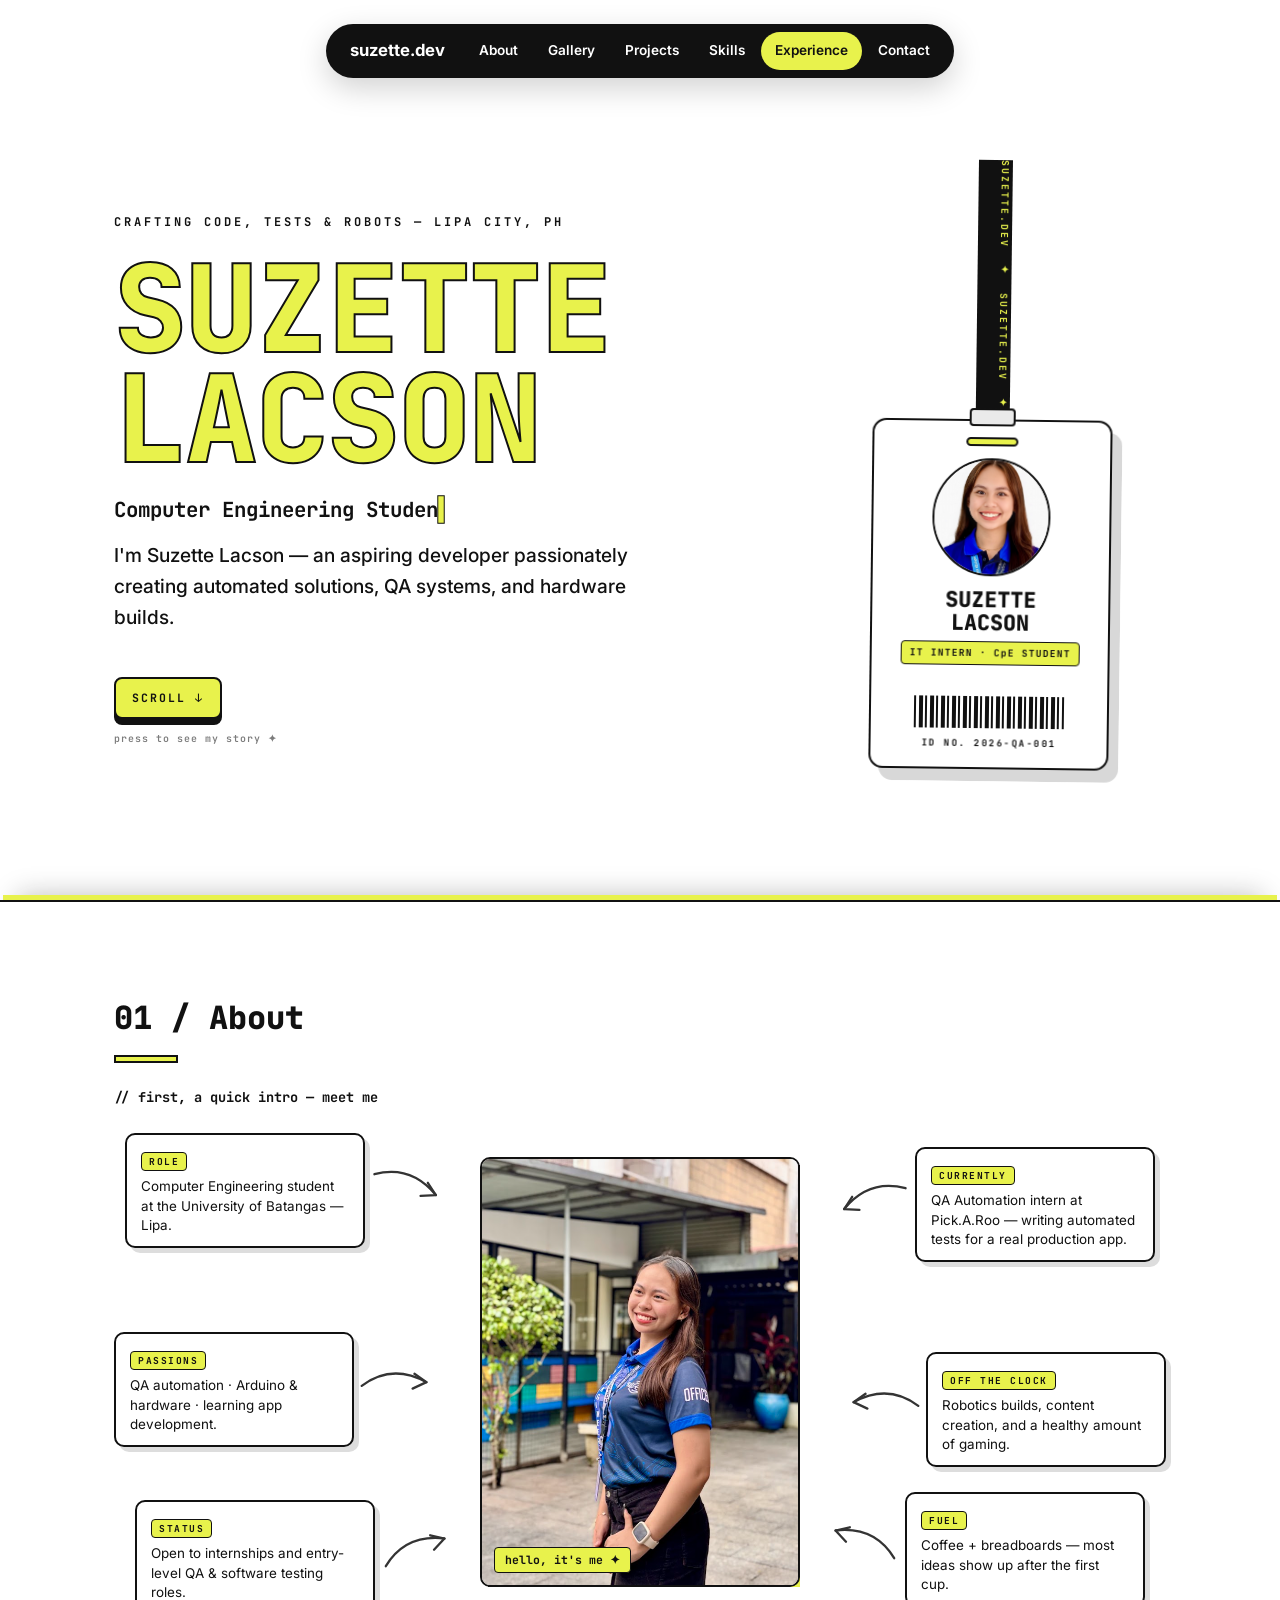
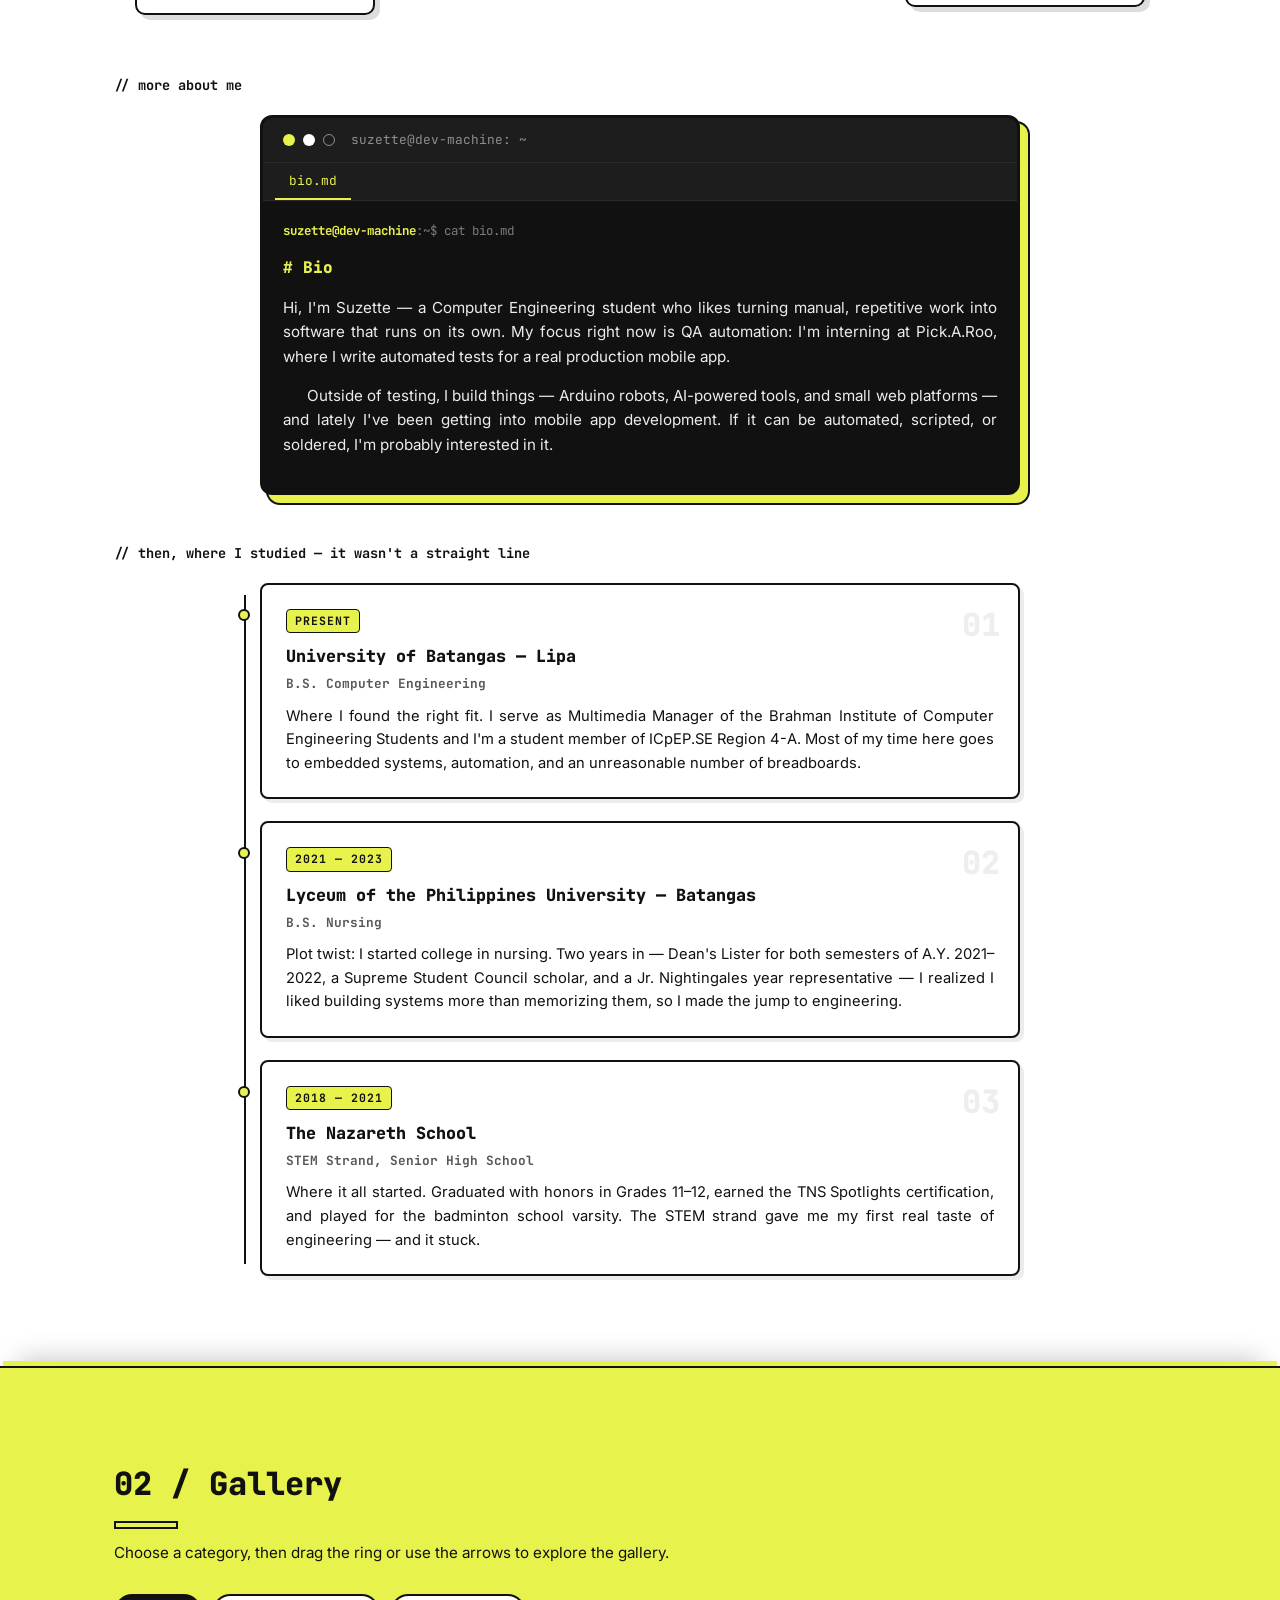
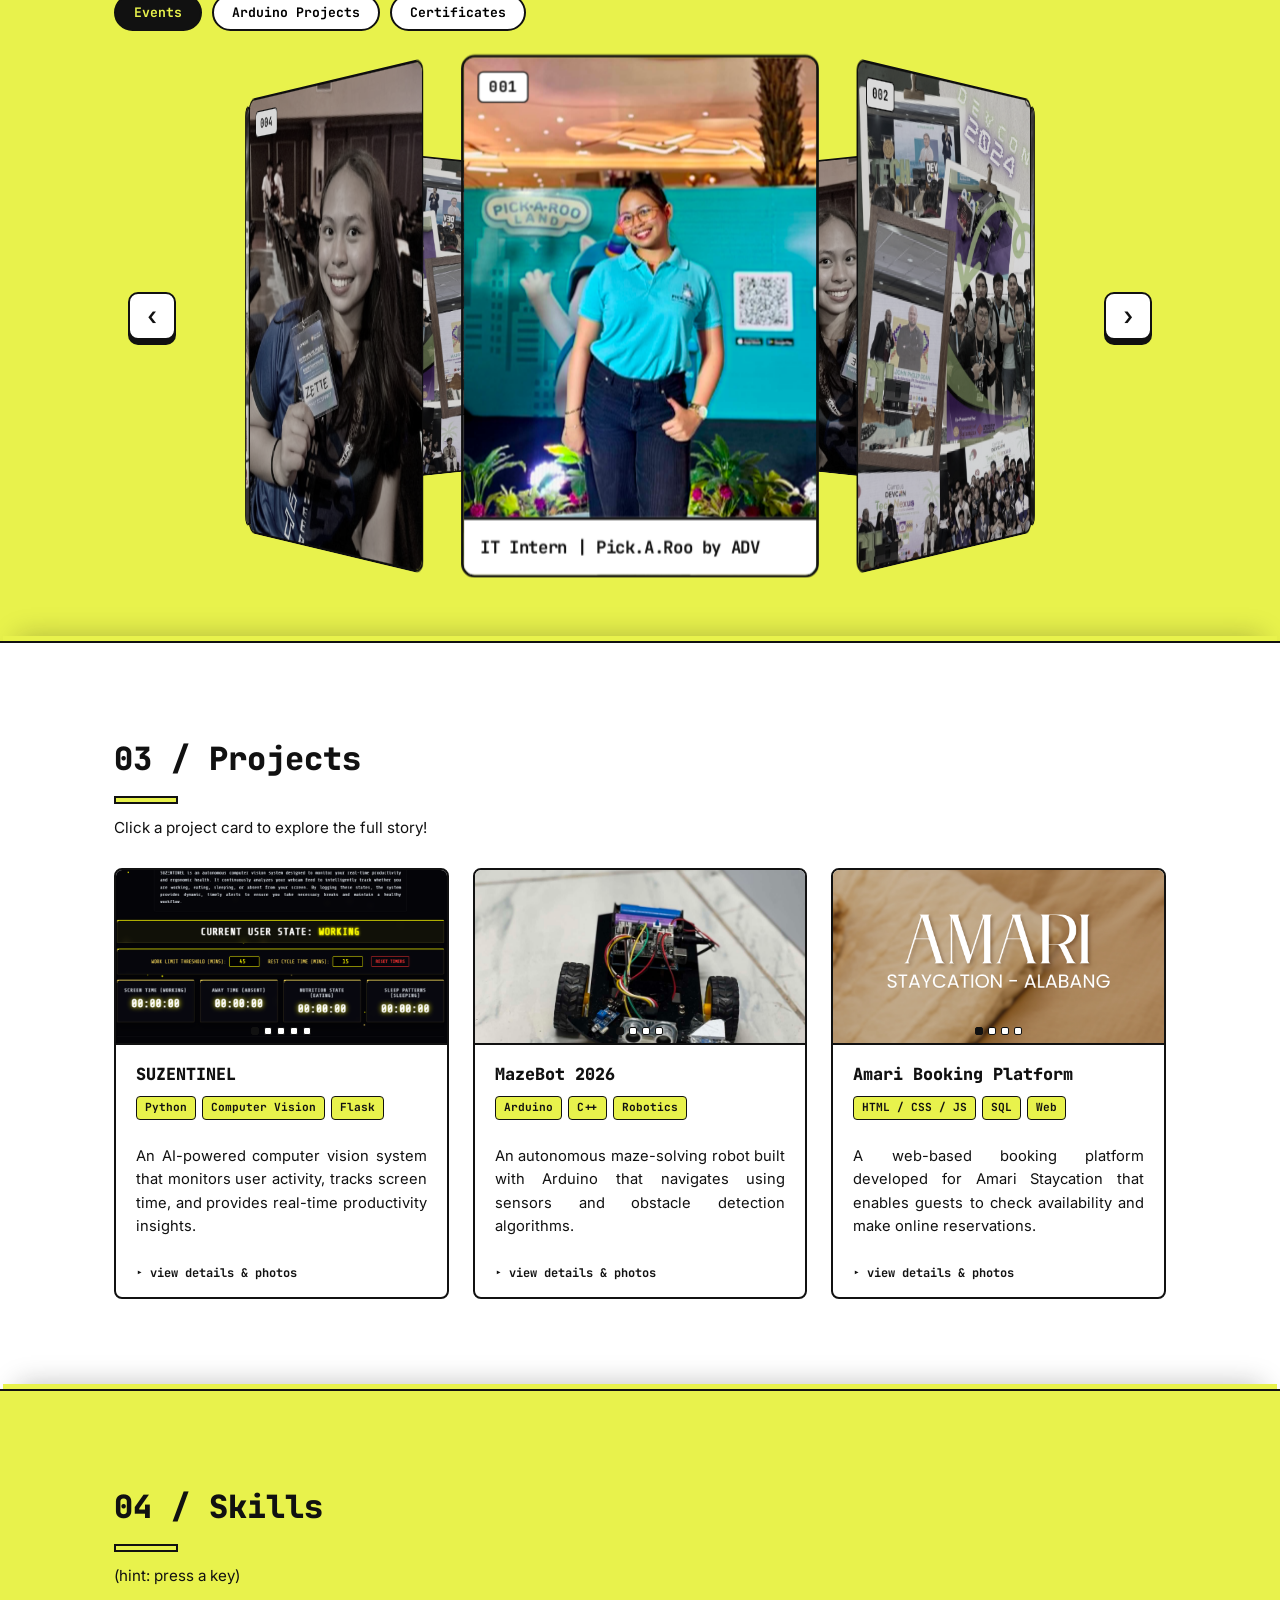
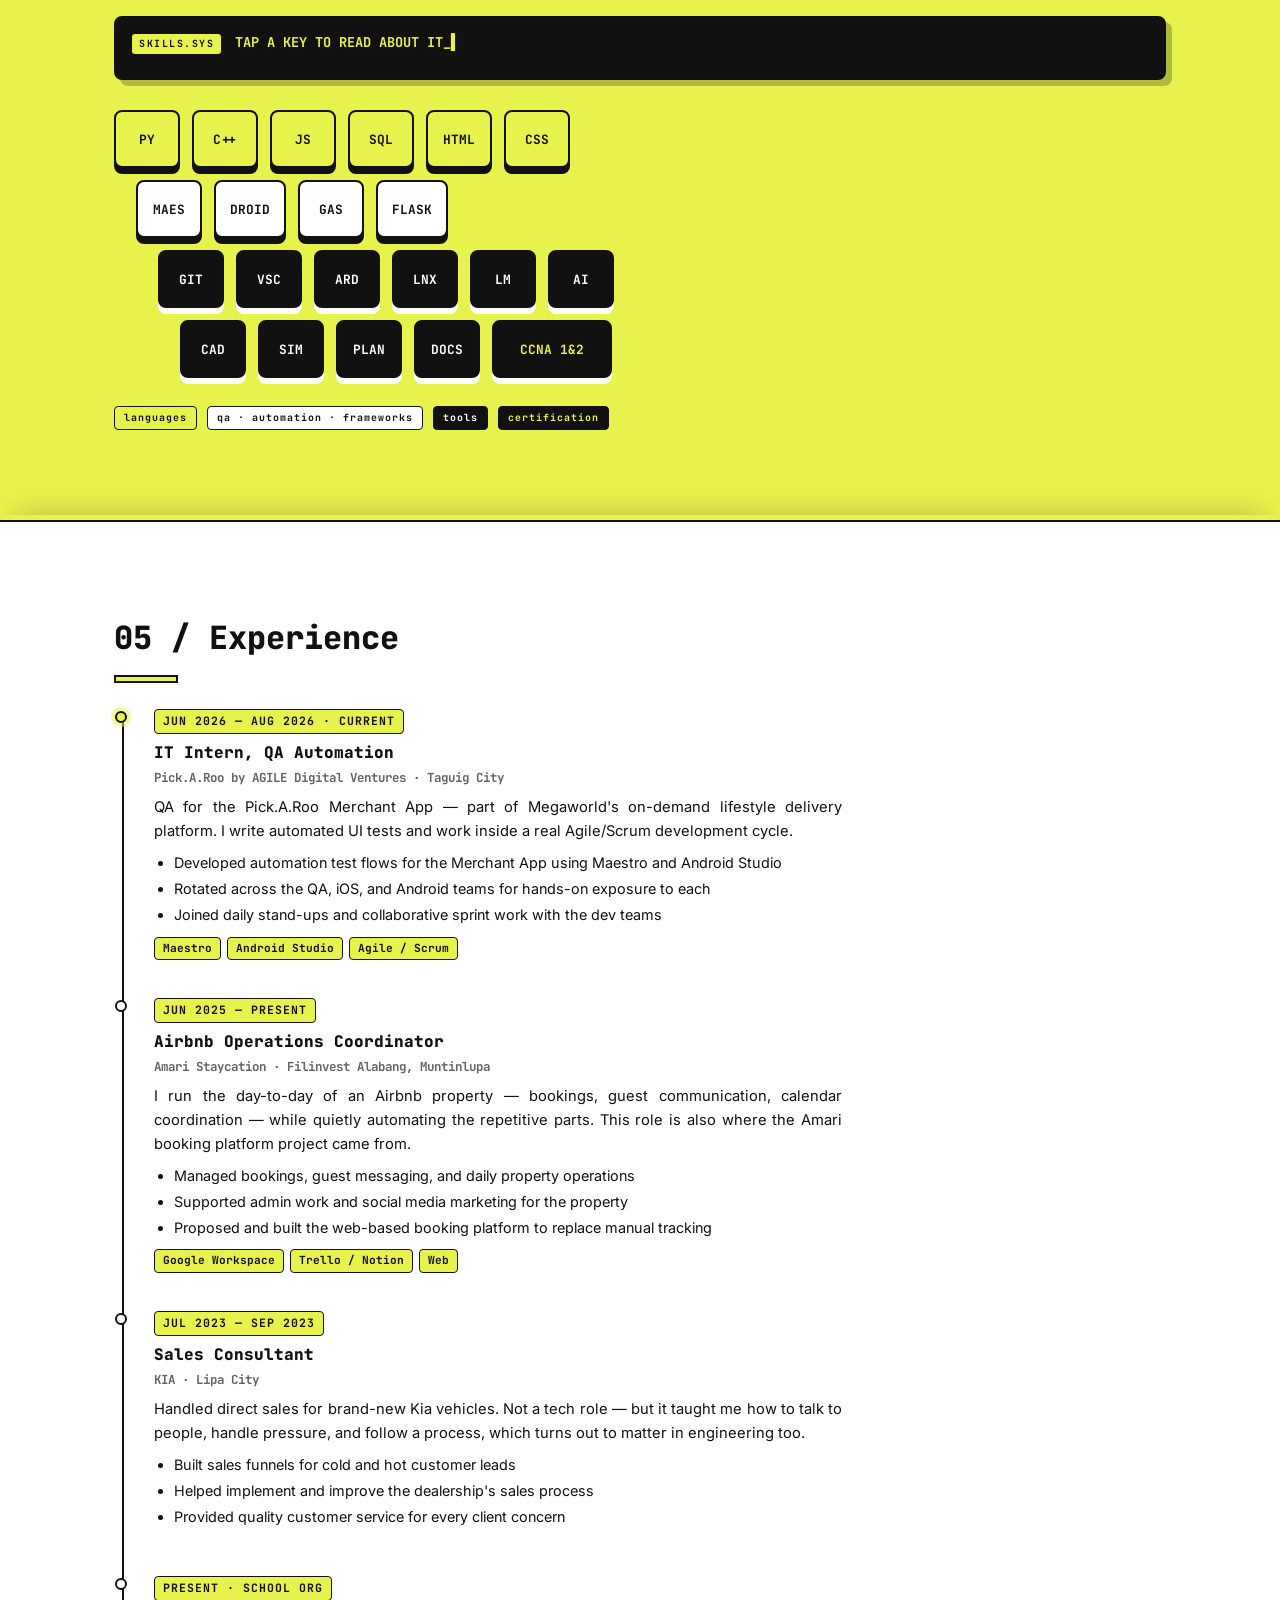
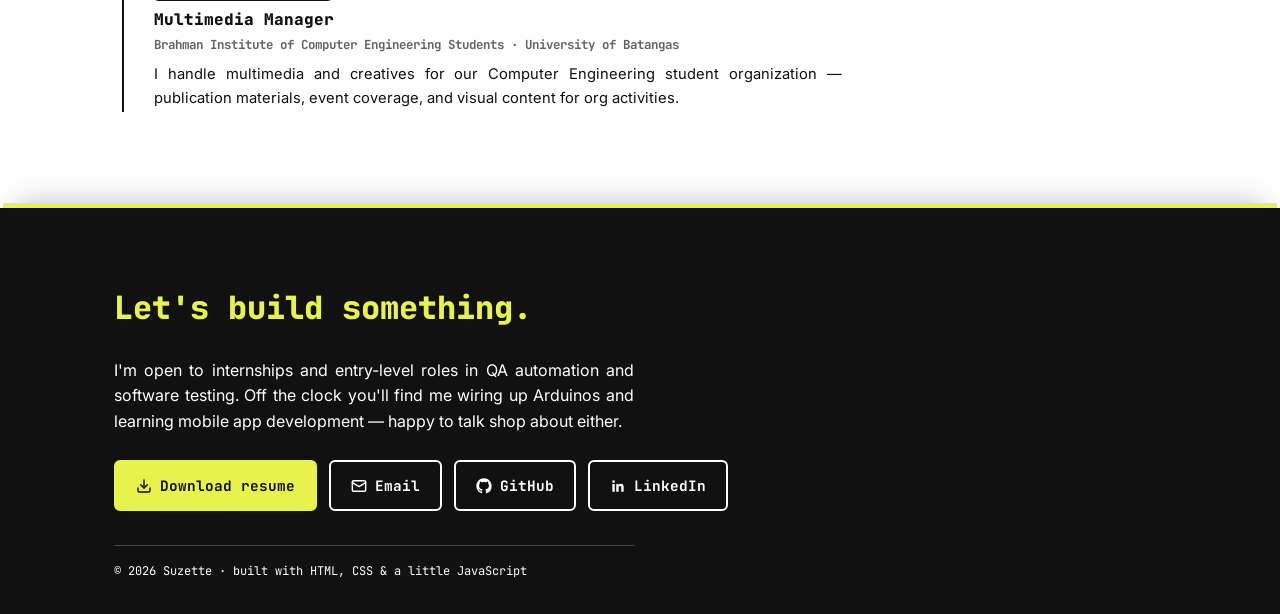
==== commit d1f10c97: "debug gallery,bg,added photos" ====
--- a/index.html
+++ b/index.html
@@ -178,7 +178,7 @@
                 <span class="badge-slot" aria-hidden="true"></span>
                 <img class="badge-photo" src="images/Me.jpg" alt="" draggable="false">
                 <p class="badge-name">SUZETTE<br>LACSON</p>
-                <p class="badge-role">QA AUTOMATION · CpE STUDENT</p>
+                <p class="badge-role"> IT INTERN · CpE STUDENT</p>
                 <div class="badge-barcode" aria-hidden="true"></div>
                 <p class="badge-id">ID NO. 2026-QA-001</p>
               </div>
@@ -308,7 +308,7 @@
       </div><!-- /about-spotlight -->
 
       <!-- ····· the longer version: bio, in the dev terminal ····· -->
-      <p class="about-chapter reveal">// the longer version</p>
+      <p class="about-chapter reveal">// more about me</p>
 
       <div class="terminal reveal">
         <div class="terminal-header">
@@ -393,7 +393,7 @@
   <section id="gallery" class="yellow-bg">
     <div class="wrap">
       <h2>02 / Gallery</h2>
-      <p class="section-sub">Pick a tab, then drag the ring — or press the arrows.</p>
+      <p class="section-sub">Choose a category, then drag the ring or use the arrows to explore the gallery.</p>
 
       <!-- Category tabs: each button shows only the photos whose
            data-category matches its data-filter value.
@@ -402,7 +402,7 @@
       <div class="gallery-tabs reveal" id="galleryTabs">
         <button class="gallery-tab active" data-filter="events"  aria-pressed="true">Events</button>
         <button class="gallery-tab"        data-filter="arduino" aria-pressed="false">Arduino Projects</button>
-        <button class="gallery-tab"        data-filter="certs"   aria-pressed="false">Certs</button>
+        <button class="gallery-tab"        data-filter="certs"   aria-pressed="false">Certificates</button>
       </div>
 
       <!-- The 3D ring. The ‹ › keycap arrows float right at the ring's
@@ -415,63 +415,65 @@
 
             <!-- ····· EVENTS ····· -->
             <figure class="ring-item" data-category="events" data-num="001">
-              <img src="images/interns.jpg" alt="Pick-A-Roo internship team" draggable="false">
-              <figcaption>Pick-A-Roo Internship</figcaption>
+              <img src="images/EVENTS/event_pickaroo.jpg" alt="Pick-A-Roo internship" draggable="false">
+              <figcaption>IT Intern | Pick.A.Roo by ADV</figcaption>
             </figure>
 
             <figure class="ring-item" data-category="events" data-num="002">
-              <img src="images/internshipw_id.jpg" alt="First day of internship with company ID" loading="lazy" draggable="false">
-              <figcaption>Internship onboarding at AGILE Digital Ventures</figcaption>
+              <img src="images/EVENTS/DEVCON2024.jpg" alt="DEVCON EVENT 2024" loading="lazy" draggable="false">
+              <figcaption>Tech Nexus 2024:Empowering Campus Innovators</figcaption>
             </figure>
 
             <figure class="ring-item" data-category="events" data-num="003">
-              <img src="images/PIC_EVENT.jpg" alt="Philippine Innovation Conference 2025" loading="lazy" draggable="false">
+              <img src="images/EVENTS/PIC_EVENT.jpg" alt="Philippine Innovation Conference 2025" loading="lazy" draggable="false">
               <figcaption>Philippine Innovation Conference 2025 — Tatak Future</figcaption>
             </figure>
 
             <figure class="ring-item" data-category="events" data-num="004">
-              <img src="images/event_pickaroo.jpg" alt="Pick-A-Roo company event" loading="lazy" draggable="false">
-              <figcaption>Pick-A-Roo team event</figcaption>
+              <img src="images/EVENTS/BACC2025.jpg" alt="BACC 2025" loading="lazy" draggable="false">
+              <figcaption>Batangas AI and Cybersecurity Congress 2025</figcaption>
             </figure>
 
             <!-- ····· ARDUINO PROJECTS ····· -->
             <figure class="ring-item" data-category="arduino" data-num="001">
               <img src="images/withArduino.jpg" alt="Working with Arduino" loading="lazy" draggable="false">
-              <figcaption>Working with Arduino activities</figcaption>
+              <figcaption>DC Motor Project</figcaption>
             </figure>
 
             <figure class="ring-item" data-category="arduino" data-num="002">
-              <img src="images/mzebot_bot.jpg" alt="MazeBot robot up close" loading="lazy" draggable="false">
-              <figcaption>MazeBot — the robot up close</figcaption>
+              <img src="images/ARDUINO'S/CALC_ARD.png" alt="MazeBot robot up close" loading="lazy" draggable="false">
+              <figcaption>Calculator Project</figcaption>
             </figure>
 
             <figure class="ring-item" data-category="arduino" data-num="003">
-              <img src="images/mzebot_maze.jpg" alt="MazeBot navigating the maze" loading="lazy" draggable="false">
-              <figcaption>MazeBot navigating the maze</figcaption>
+              <img src="images/ARDUINO'S/KEYPAD_ARD.jpg" alt="MazeBot navigating the maze" loading="lazy" draggable="false" style="transform: scale(1.35); transform-origin: center 78%;">
+              <figcaption>KeyPad Project</figcaption>
             </figure>
 
             <figure class="ring-item" data-category="arduino" data-num="004">
-              <img src="images/me_w_bot.jpg" alt="Suzette with the MazeBot" loading="lazy" draggable="false">
-              <figcaption>Me with our MazeBot</figcaption>
-            </figure>
-
-            <figure class="ring-item" data-category="arduino" data-num="005">
-              <img src="images/mzebotgrouppic.jpg" alt="MazeBot team group picture" loading="lazy" draggable="false">
-              <figcaption>The MazeBot team</figcaption>
+              <img src="images/ARDUINO'S/BLINKING_ARD.jpg" alt="Suzette with the MazeBot" loading="lazy" draggable="false">
+              <figcaption>Blinking LED Project</figcaption>
             </figure>
 
             <!-- ····· CERTS ·····
-                 EDIT-ME: these two are placeholders — take photos/scans of
-                 your CCNA certificates, drop them into images/, and replace
-                 the .svg paths below. -->
+                 EDIT-ME: to add another cert, copy a <figure> block,
+                 point src at the new file in images/CERTS/, and give it
+                 the next data-num. This tab never repeats photos to fill
+                 the ring (see script.js applyFilter), so gaps are normal
+                 with only a few certs. -->
             <figure class="ring-item" data-category="certs" data-num="001">
-              <img src="images/activity1.svg" alt="Cisco CCNA 1 certificate" loading="lazy" draggable="false">
-              <figcaption>Cisco CCNA 1 — certificate photo coming soon</figcaption>
+              <img src="images/CERTS/ICEPEP_LACSON_SUZETTE.jpg" alt="ICpEP Certificate of Student Membership" loading="lazy" draggable="false">
+              <figcaption>ICpEP — Certificate of Student Membership</figcaption>
             </figure>
 
             <figure class="ring-item" data-category="certs" data-num="002">
-              <img src="images/activity2.svg" alt="Cisco CCNA 2 certificate" loading="lazy" draggable="false">
-              <figcaption>Cisco CCNA 2 — certificate photo coming soon</figcaption>
+              <img src="images/CERTS/Suzette B. Lacson_BACC2025.jpg" alt="Batangas AI and Cybersecurity Congress 2025 certificate" loading="lazy" draggable="false">
+              <figcaption>Batangas AI &amp; Cybersecurity Congress 2025</figcaption>
+            </figure>
+
+            <figure class="ring-item" data-category="certs" data-num="003">
+              <img src="images/CERTS/Tech Nexus Certificate of Recognition.jpg" alt="Campus DEVCON Tech Nexus 2024 certificate of recognition" loading="lazy" draggable="false">
+              <figcaption>Campus DEVCON — Tech Nexus 2024</figcaption>
             </figure>
 
           </div>
@@ -489,7 +491,7 @@
   <section id="projects">
     <div class="wrap">
       <h2>03 / Projects</h2>
-      <p class="section-sub">Photos slide automatically — click a card for the full story.</p>
+      <p class="section-sub">Click a project card to explore the full story! </p>
       <div class="grid">
 
         <!-- Project 1 -->
--- a/style.css
+++ b/style.css
@@ -152,6 +152,14 @@
   z-index: 0;
   pointer-events: none;
   overflow: hidden;
+  transition: opacity 0.4s ease;
+}
+
+/* hides the fallers while the hero (first screen) is in view — body
+   gets this class from the IntersectionObserver in script.js §2b-bis.
+   Fades back in once you scroll into any other section. */
+body.hero-in-view #floatLayer {
+  opacity: 0;
 }
 
 #floatLayer span {
@@ -1337,7 +1345,12 @@
   display: flex;
   flex-wrap: wrap;
   gap: 10px;
-  margin-bottom: 22px;
+  margin-top: 10px;
+  margin-bottom: 50px;
+  /* keeps the tabs tappable even if a 3D ring card visually bleeds
+     upward into this row — see .ring-stage below */
+  position: relative;
+  z-index: 5;
 }
 
 .gallery-tab {
@@ -1369,6 +1382,10 @@
    The front photo is full color and shows its caption. */
 .ring-stage {
   position: relative;
+  z-index: 1;
+  /* breathing room so the 3D-perspective cards never visually crowd
+     the tabs above them */
+  margin-top: 10px;
 }
 
 .ring-scene {
@@ -1408,6 +1425,15 @@
   background: var(--white);
   filter: grayscale(70%) brightness(0.85);  /* side photos are muted */
   transition: filter 0.4s ease;
+}
+
+/* certs are actual landscape documents, not portrait photos — give
+   that tab's cards their own wider/shorter frame so certificates
+   read correctly instead of getting squeezed into a tall portrait. */
+.ring-item[data-category="certs"] {
+  width: 500px;
+  height: 300px;
+  margin: -150px 0 0 -250px;
 }
 
 .ring-item.hidden {
@@ -2309,6 +2335,12 @@
     margin: -150px 0 0 -100px;
   }
 
+  .ring-item[data-category="certs"] {
+    width: 280px;
+    height: 198px;
+    margin: -99px 0 0 -140px;
+  }
+
   .ring-btn {
     width: 40px;
     height: 40px;
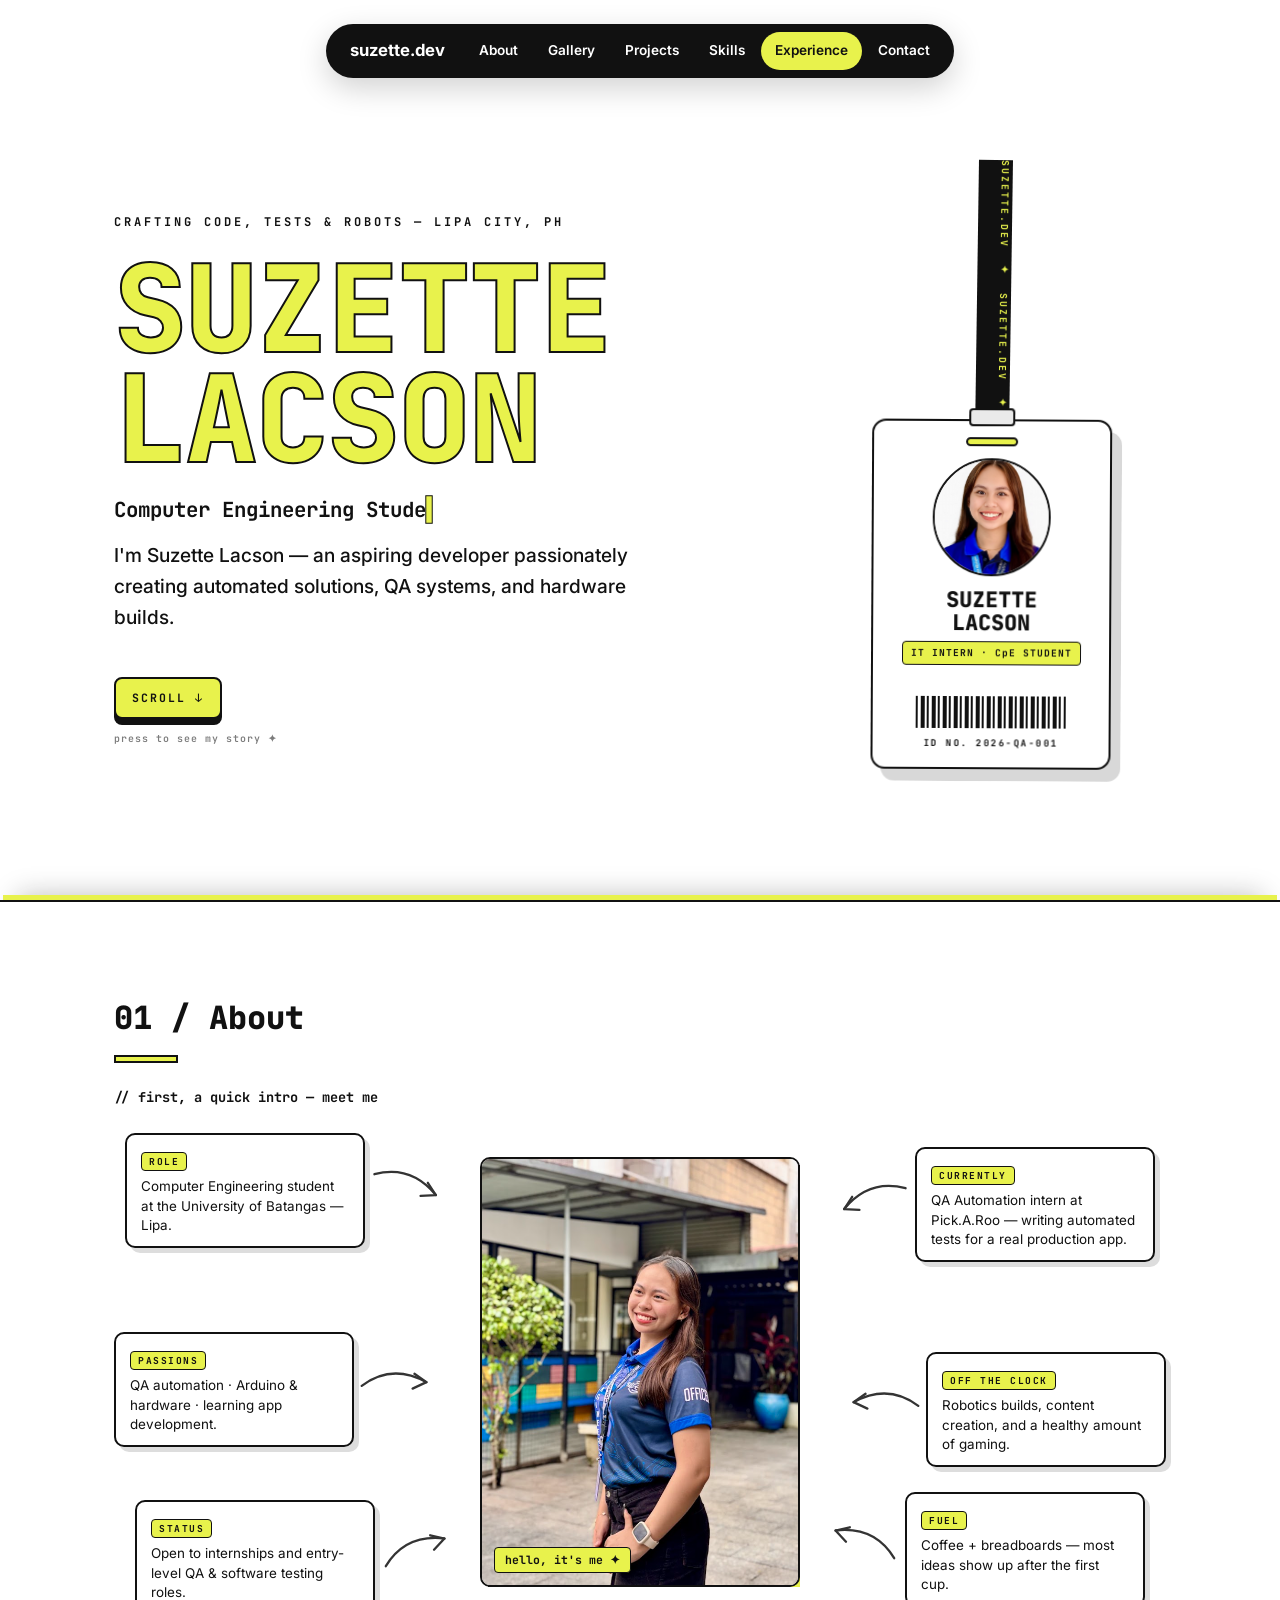
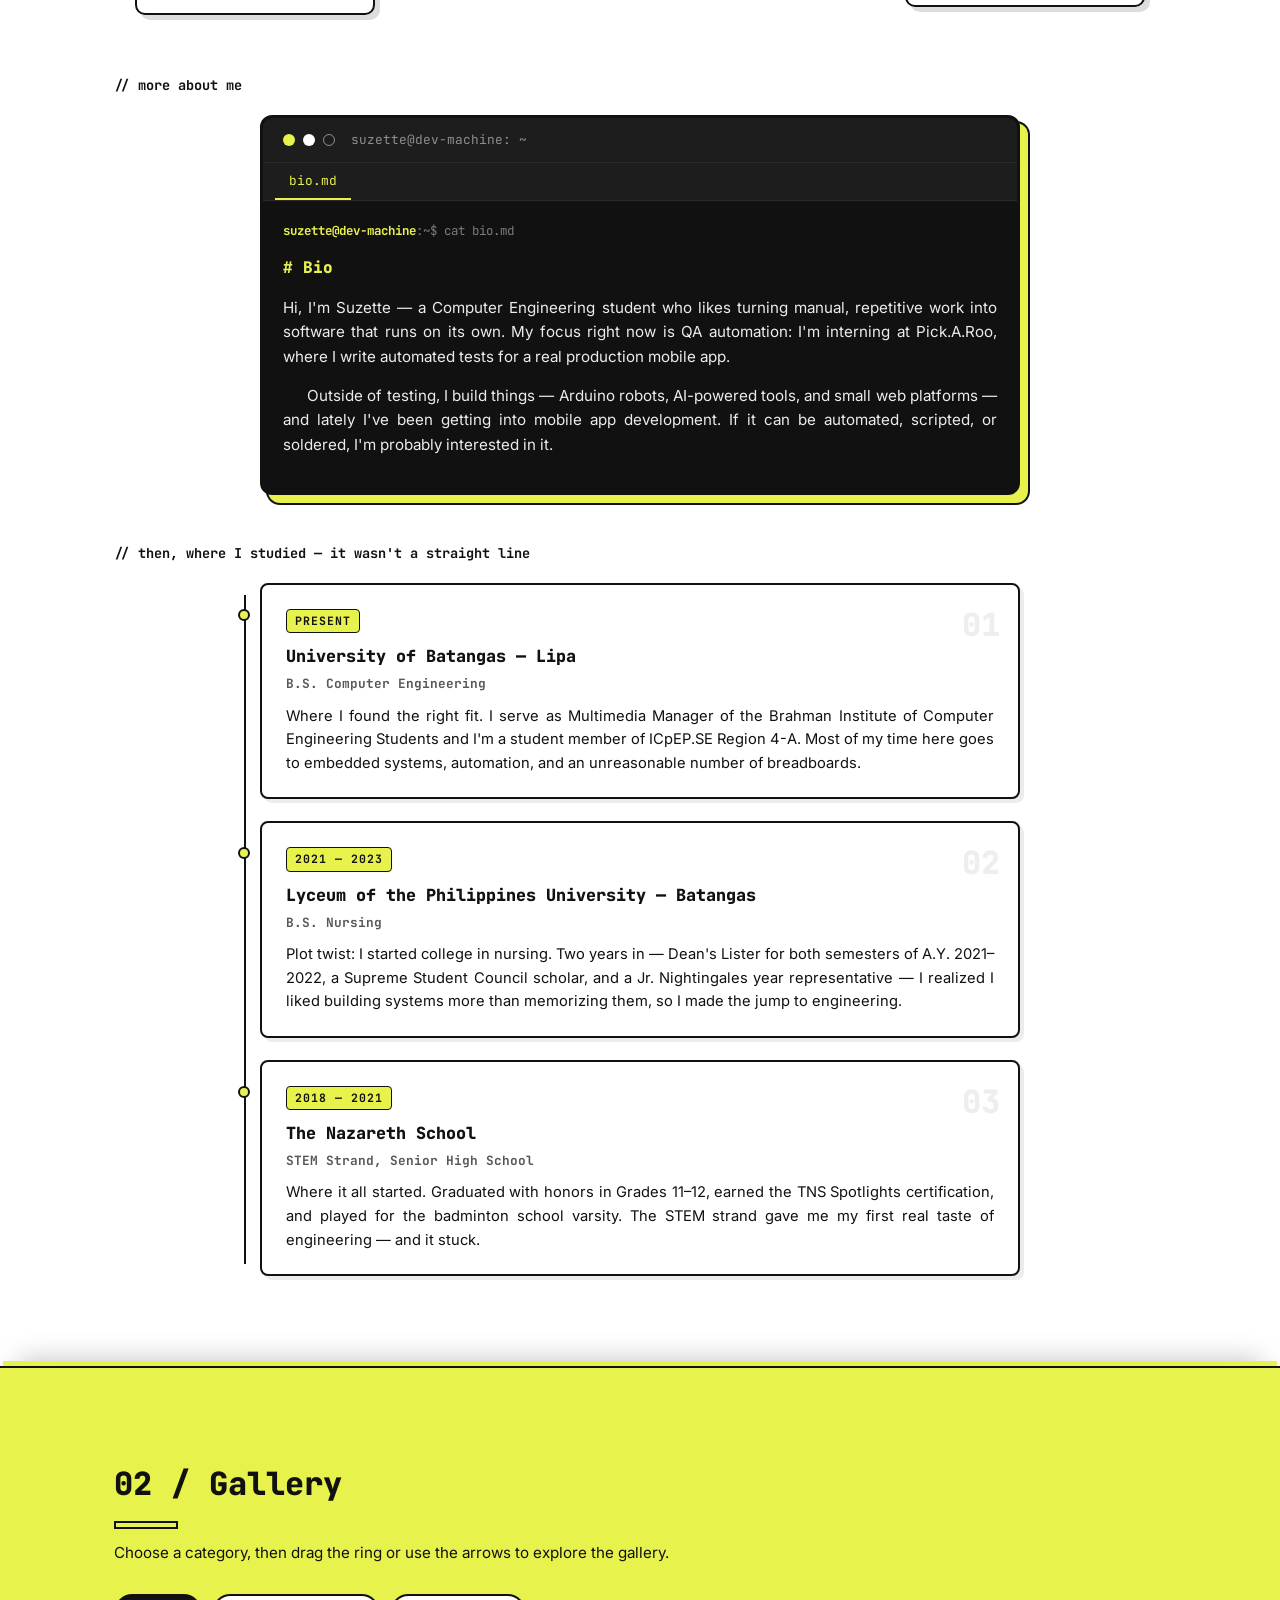
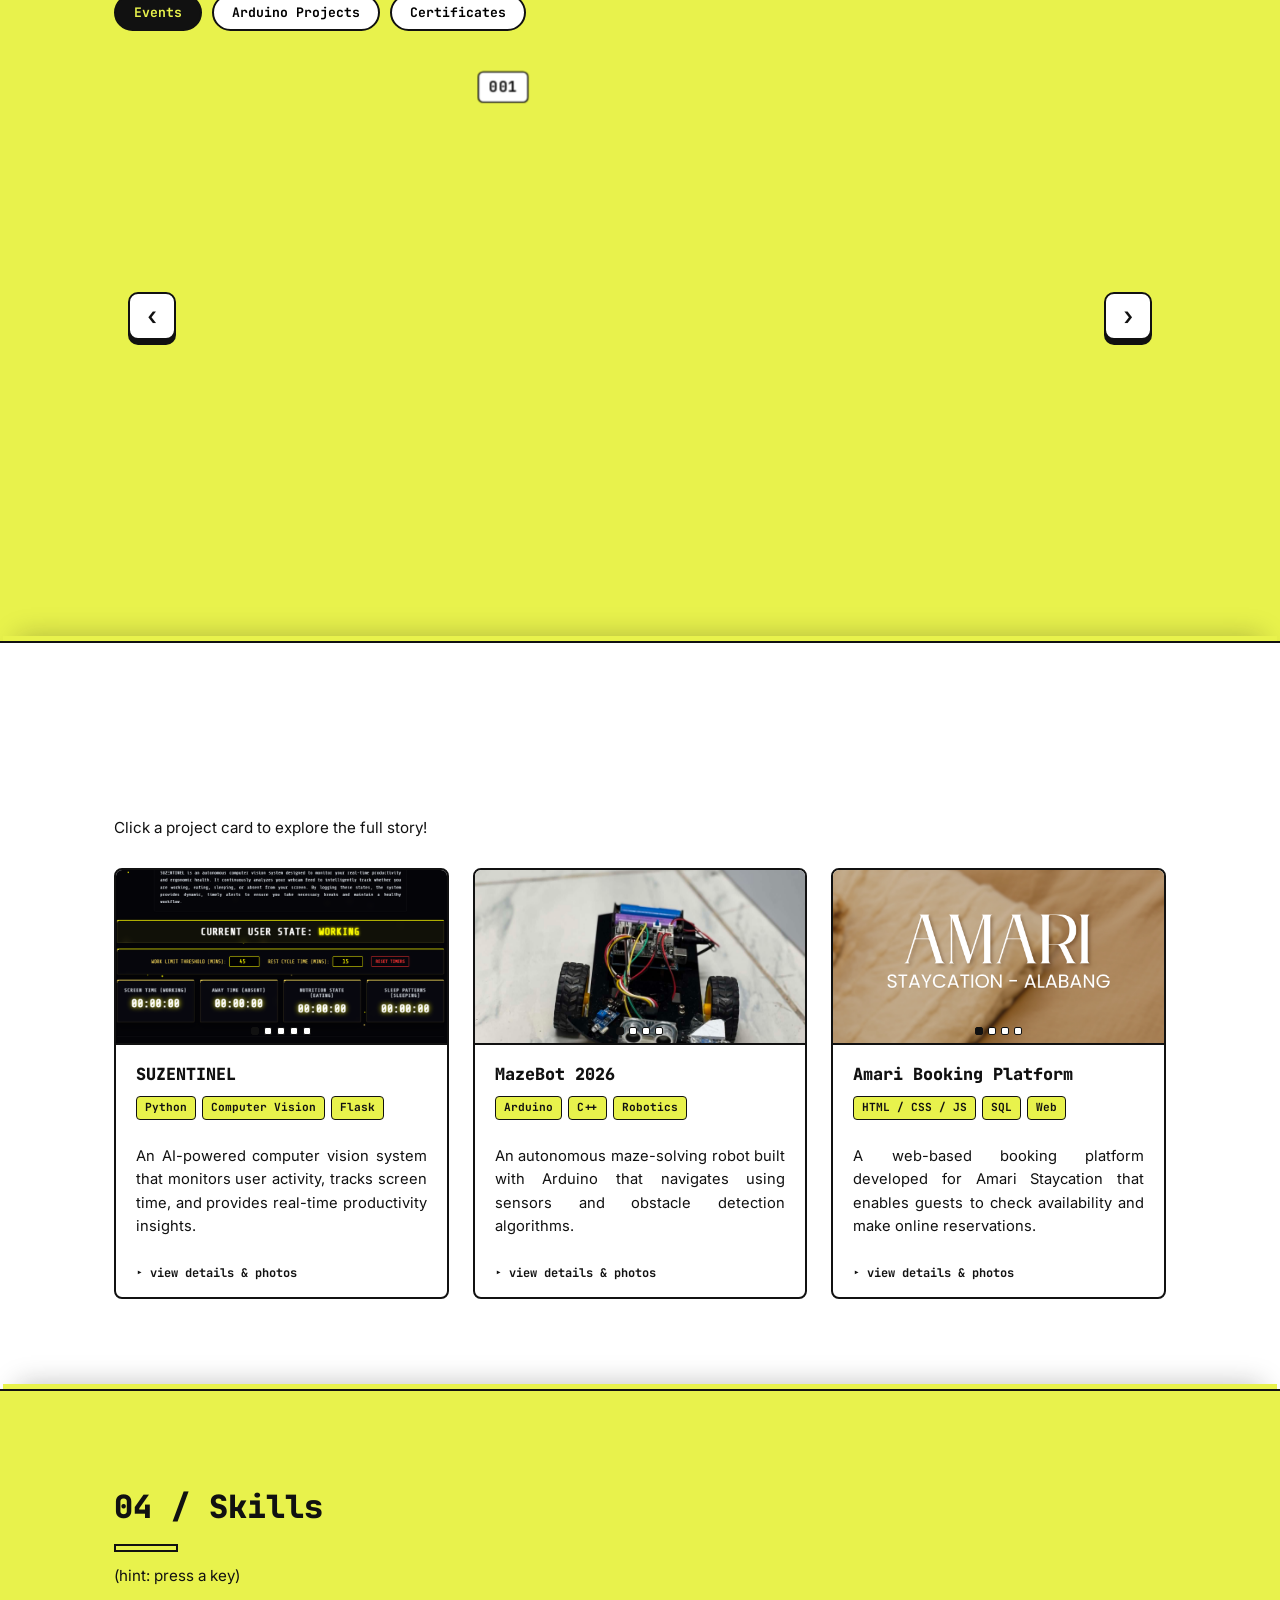
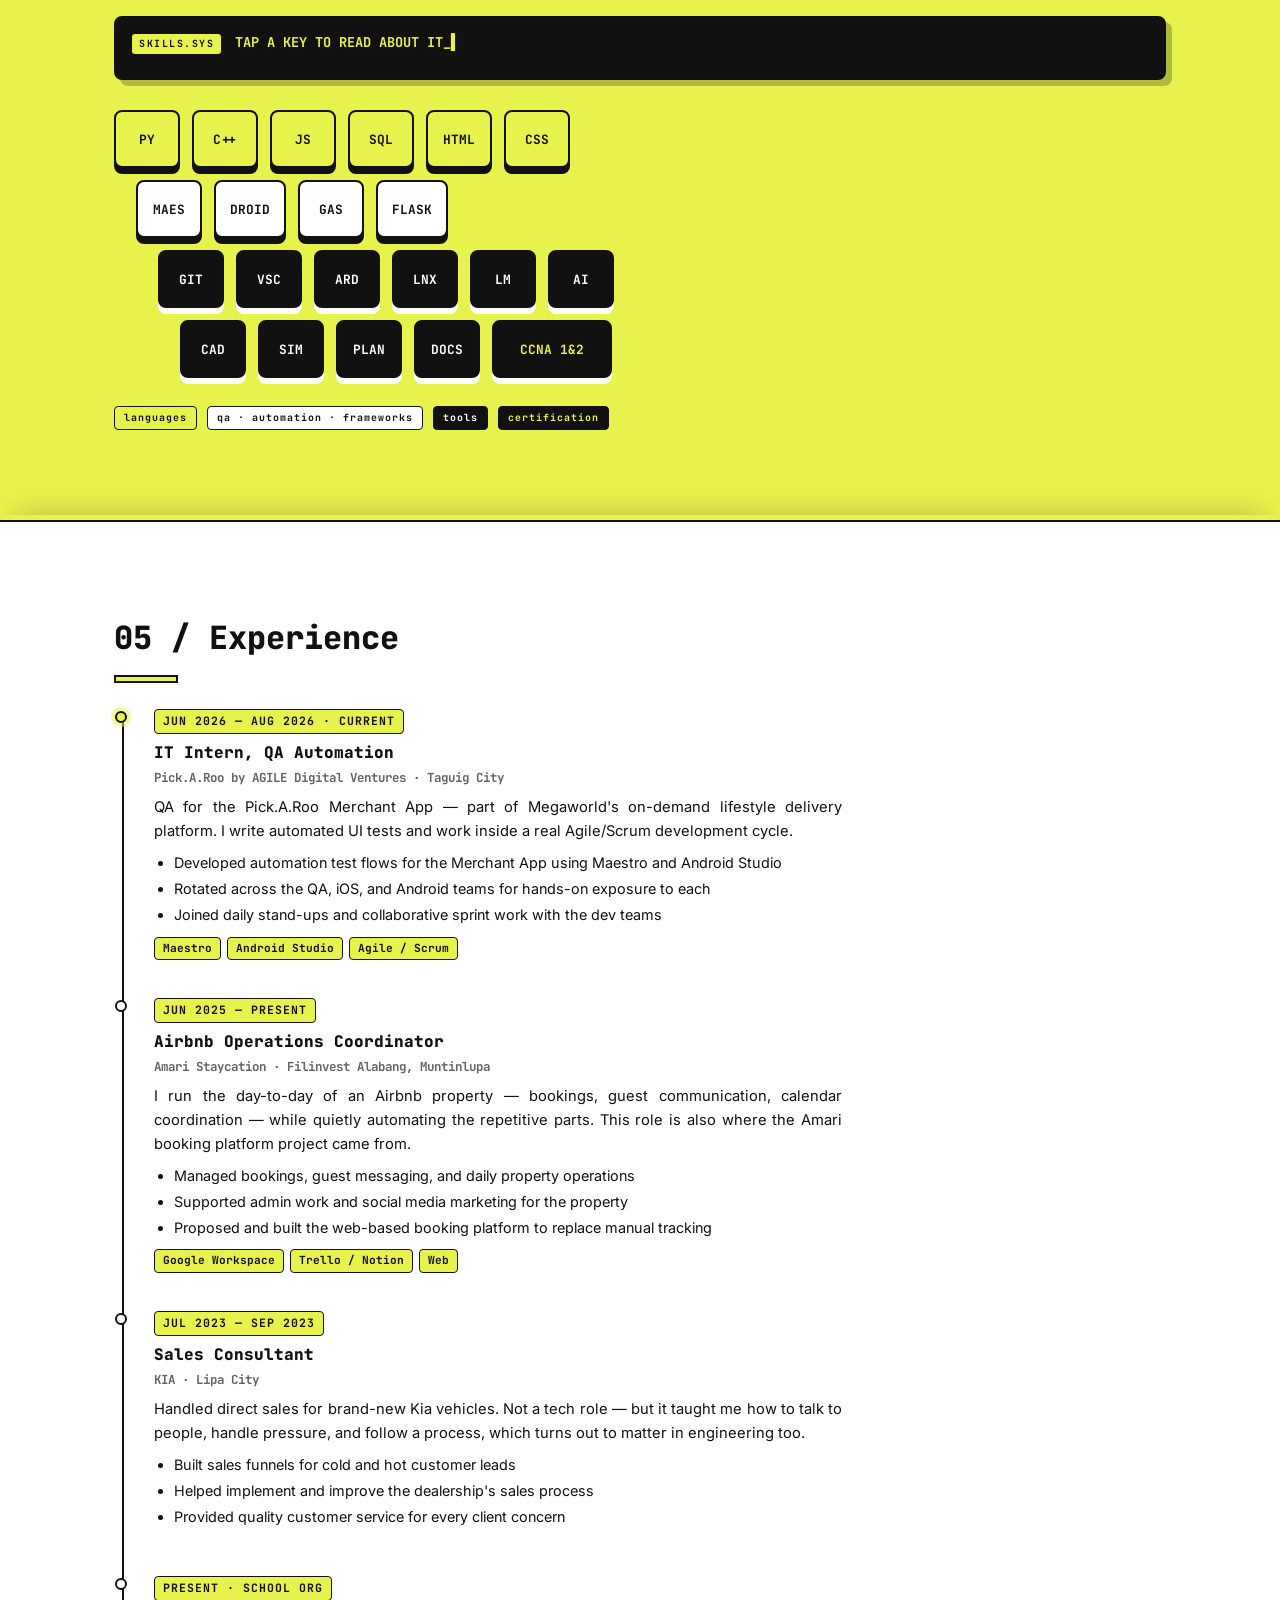
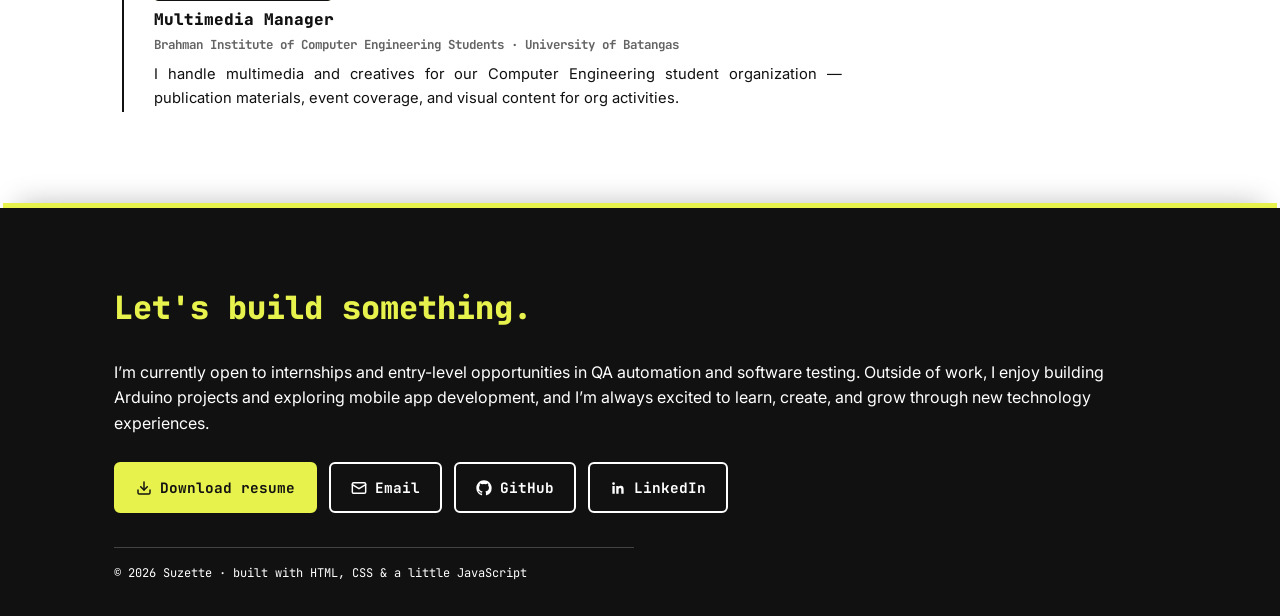
==== commit f40c8e23: "Reorganize images into category folders, fix paths accordingly Group photos under images/MazeBot/, i" ====
--- a/index.html
+++ b/index.html
@@ -19,7 +19,7 @@
   <meta name="description" content="Portfolio of Suzette Lacson — Computer Engineering student focused on QA automation, AI-powered tools, web development, and Arduino/embedded projects.">
   <meta property="og:title" content="Suzette Lacson — Computer Engineer">
   <meta property="og:description" content="QA automation, AI tools, web development, and robotics projects.">
-  <meta property="og:image" content="images/Me.jpg">
+  <meta property="og:image" content="images/Personal/Me.jpg">
 
   <!-- Fonts: JetBrains Mono (headings) + Inter (body text) -->
   <link rel="preconnect" href="https://fonts.googleapis.com">
@@ -176,7 +176,7 @@
               <!-- FRONT of the ID -->
               <div class="badge-face badge-front">
                 <span class="badge-slot" aria-hidden="true"></span>
-                <img class="badge-photo" src="images/Me.jpg" alt="" draggable="false">
+                <img class="badge-photo" src="images/Personal/Me.jpg" alt="" draggable="false">
                 <p class="badge-name">SUZETTE<br>LACSON</p>
                 <p class="badge-role"> IT INTERN · CpE STUDENT</p>
                 <div class="badge-barcode" aria-hidden="true"></div>
@@ -232,7 +232,7 @@
 
         <!-- center stage: the portrait -->
         <div class="spotlight-photo">
-          <img src="images/ME2.png" alt="Suzette Lacson" draggable="false">
+          <img src="images/Personal/ME2.png" alt="Suzette Lacson" draggable="false">
           <span class="spotlight-chip">hello, it's me ✦</span>
         </div>
 
@@ -377,12 +377,13 @@
        the ring never shows empty holes between pictures.
 
        ═══ EDIT-ME: HOW TO ADD A PHOTO ═════════════════════════════════
-       1. Drop your image file into the images/ folder.
+       1. Drop your image file into its category's subfolder:
+          images/EVENTS/, images/ARDUINO'S/, or images/CERTS/.
        2. Copy the template below and paste it next to its category
           brothers inside the ring:
 
           <figure class="ring-item" data-category="events" data-num="005">
-            <img src="images/YOUR_PHOTO.jpg" alt="Describe the photo" loading="lazy" draggable="false">
+            <img src="images/EVENTS/YOUR_PHOTO.jpg" alt="Describe the photo" loading="lazy" draggable="false">
             <figcaption>Your caption here</figcaption>
           </figure>
 
@@ -436,22 +437,22 @@
 
             <!-- ····· ARDUINO PROJECTS ····· -->
             <figure class="ring-item" data-category="arduino" data-num="001">
-              <img src="images/withArduino.jpg" alt="Working with Arduino" loading="lazy" draggable="false">
+              <img src="images/ARDUINO'S/withArduino.jpg" alt="Working with Arduino" loading="lazy" draggable="false">
               <figcaption>DC Motor Project</figcaption>
             </figure>
 
             <figure class="ring-item" data-category="arduino" data-num="002">
-              <img src="images/ARDUINO'S/CALC_ARD.png" alt="MazeBot robot up close" loading="lazy" draggable="false">
+              <img src="images/ARDUINO'S/CALC_ARD.png" alt="Arduino calculator project" loading="lazy" draggable="false">
               <figcaption>Calculator Project</figcaption>
             </figure>
 
             <figure class="ring-item" data-category="arduino" data-num="003">
-              <img src="images/ARDUINO'S/KEYPAD_ARD.jpg" alt="MazeBot navigating the maze" loading="lazy" draggable="false" style="transform: scale(1.35); transform-origin: center 78%;">
+              <img src="images/ARDUINO'S/KEYPAD_ARD.jpg" alt="Arduino keypad project" loading="lazy" draggable="false" style="transform: scale(1.35); transform-origin: center 78%;">
               <figcaption>KeyPad Project</figcaption>
             </figure>
 
             <figure class="ring-item" data-category="arduino" data-num="004">
-              <img src="images/ARDUINO'S/BLINKING_ARD.jpg" alt="Suzette with the MazeBot" loading="lazy" draggable="false">
+              <img src="images/ARDUINO'S/BLINKING_ARD.jpg" alt="Arduino blinking LED project" loading="lazy" draggable="false">
               <figcaption>Blinking LED Project</figcaption>
             </figure>
 
@@ -677,11 +678,10 @@
   <footer id="contact">
     <div class="wrap">
       <h2>Let's build something.</h2>
-      <p>I'm open to internships and entry-level roles in QA automation and software testing. Off the clock you'll find me wiring up Arduinos and learning mobile app development — happy to talk shop about either.</p>
-
+      <p></p>I’m currently open to internships and entry-level opportunities in QA automation and software testing. Outside of work, I enjoy building Arduino projects and exploring mobile app development, and I’m always excited to learn, create, and grow through new technology experiences.</p>
       <div class="footer-links">
-        <!-- The CV file lives inside the images folder -->
-        <a class="btn btn-resume" href="images/SUZETTE B. LACSON_CV_Tech_Updated.pdf" download>
+        <!-- The CV file lives inside the images/Personal/ folder -->
+        <a class="btn btn-resume" href="images/Personal/SUZETTE B. LACSON_CV_Tech_Updated.pdf" download>
           <svg viewBox="0 0 24 24" width="16" height="16" fill="none" stroke="currentColor" stroke-width="2.2" stroke-linecap="round" stroke-linejoin="round" aria-hidden="true"><path d="M21 15v4a2 2 0 0 1-2 2H5a2 2 0 0 1-2-2v-4"/><polyline points="7 10 12 15 17 10"/><line x1="12" y1="15" x2="12" y2="3"/></svg>
           Download resume
         </a>
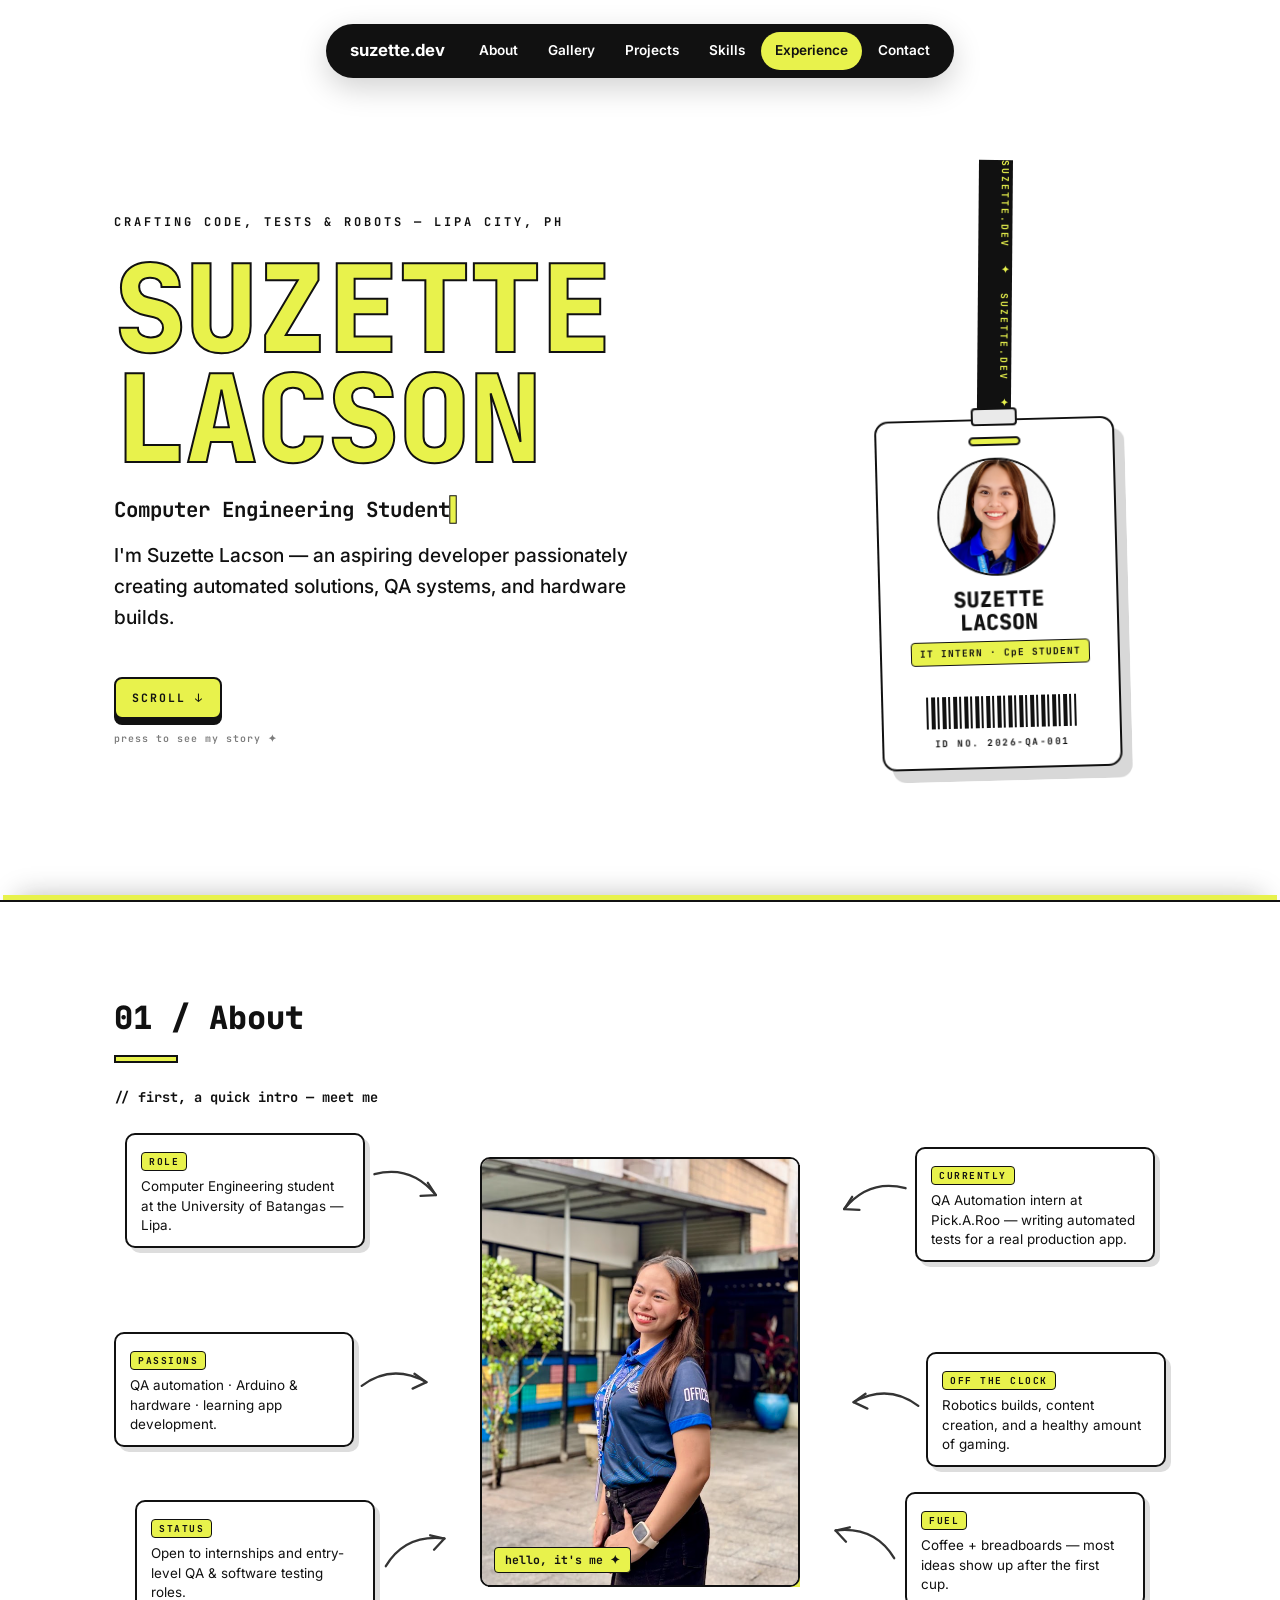
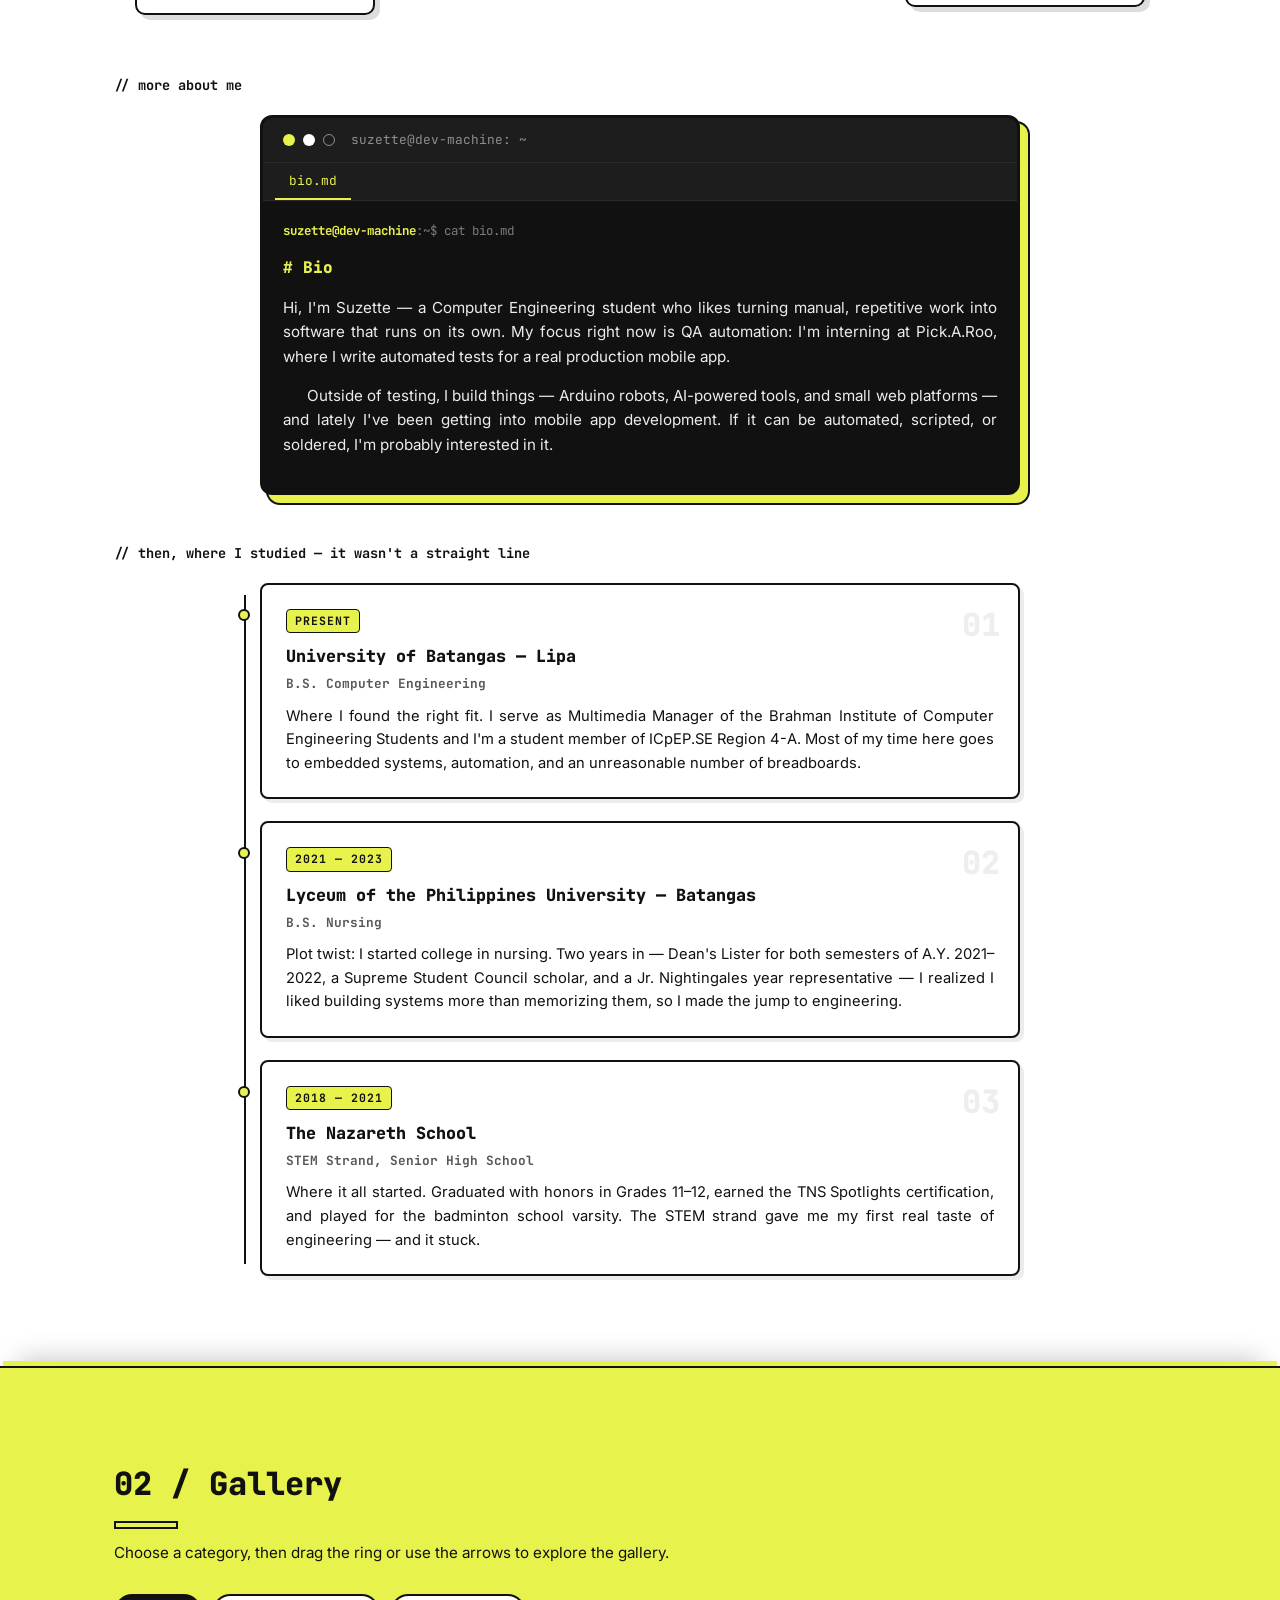
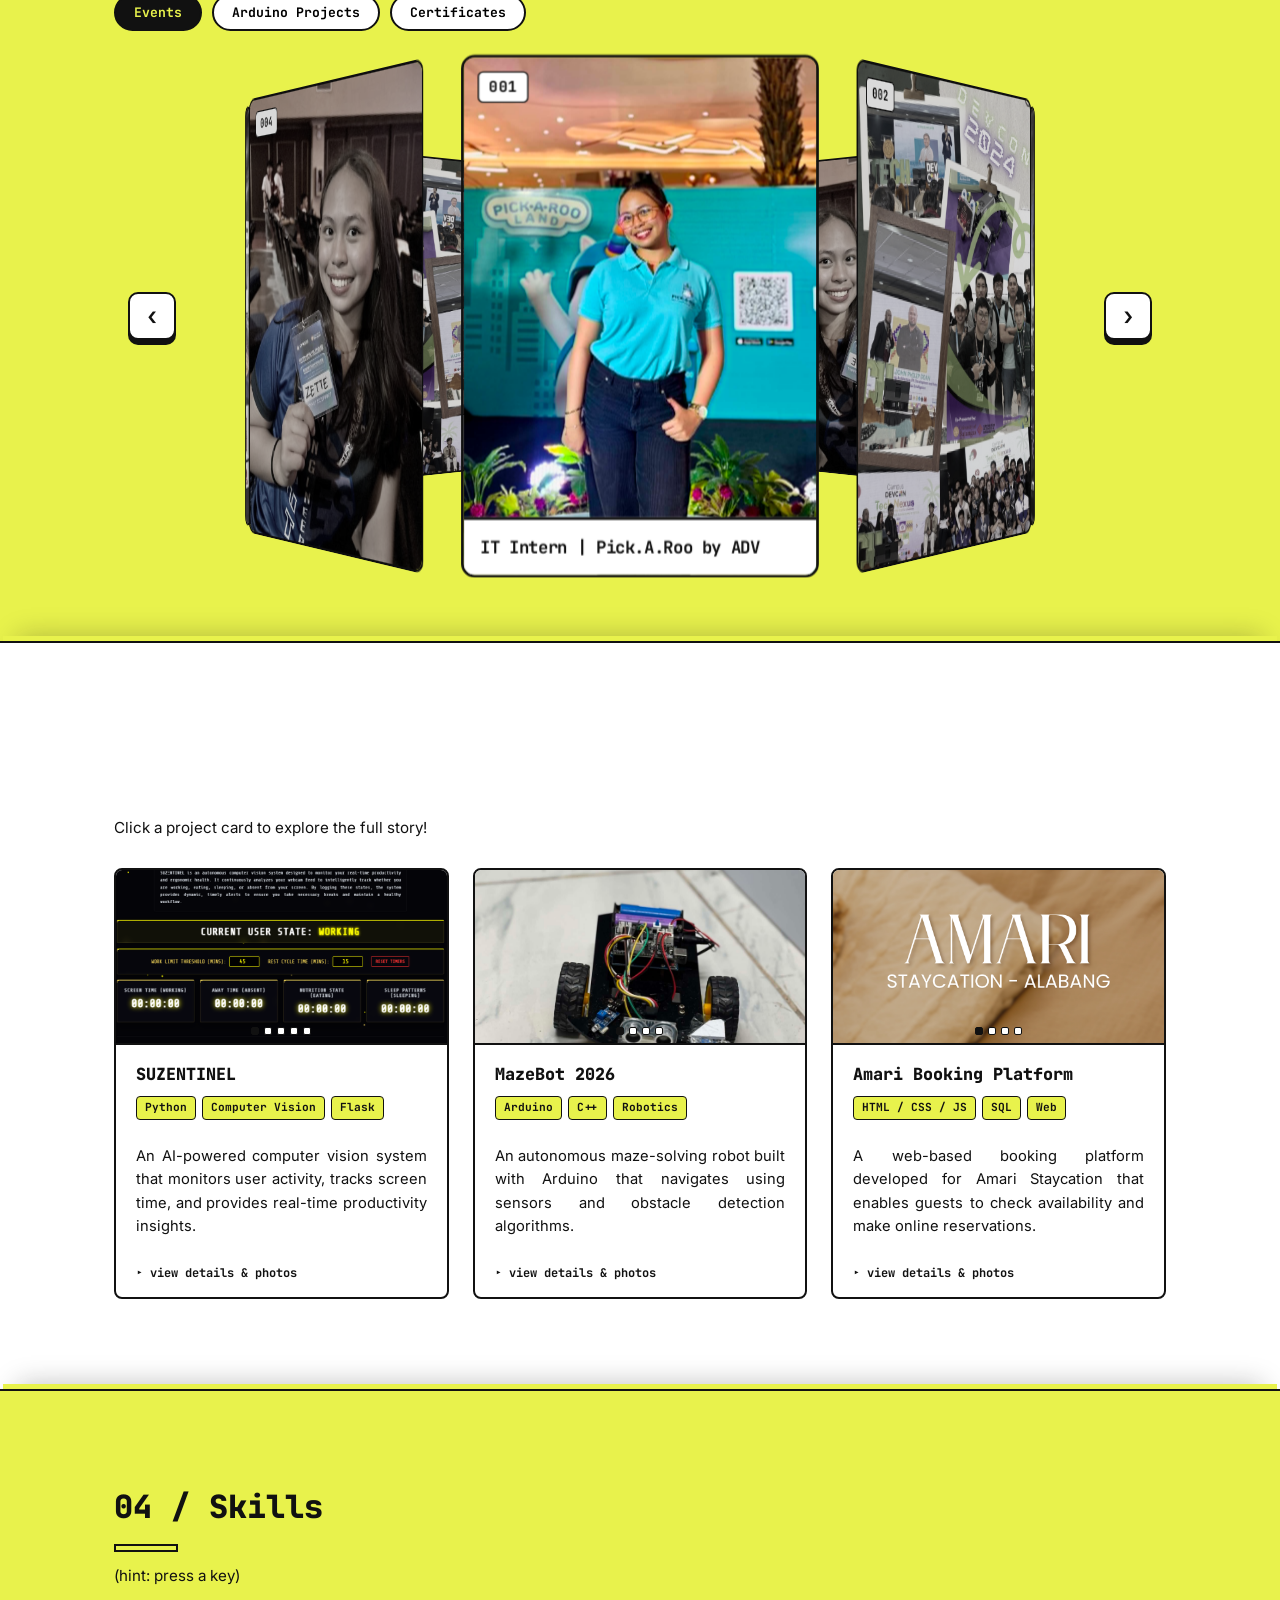
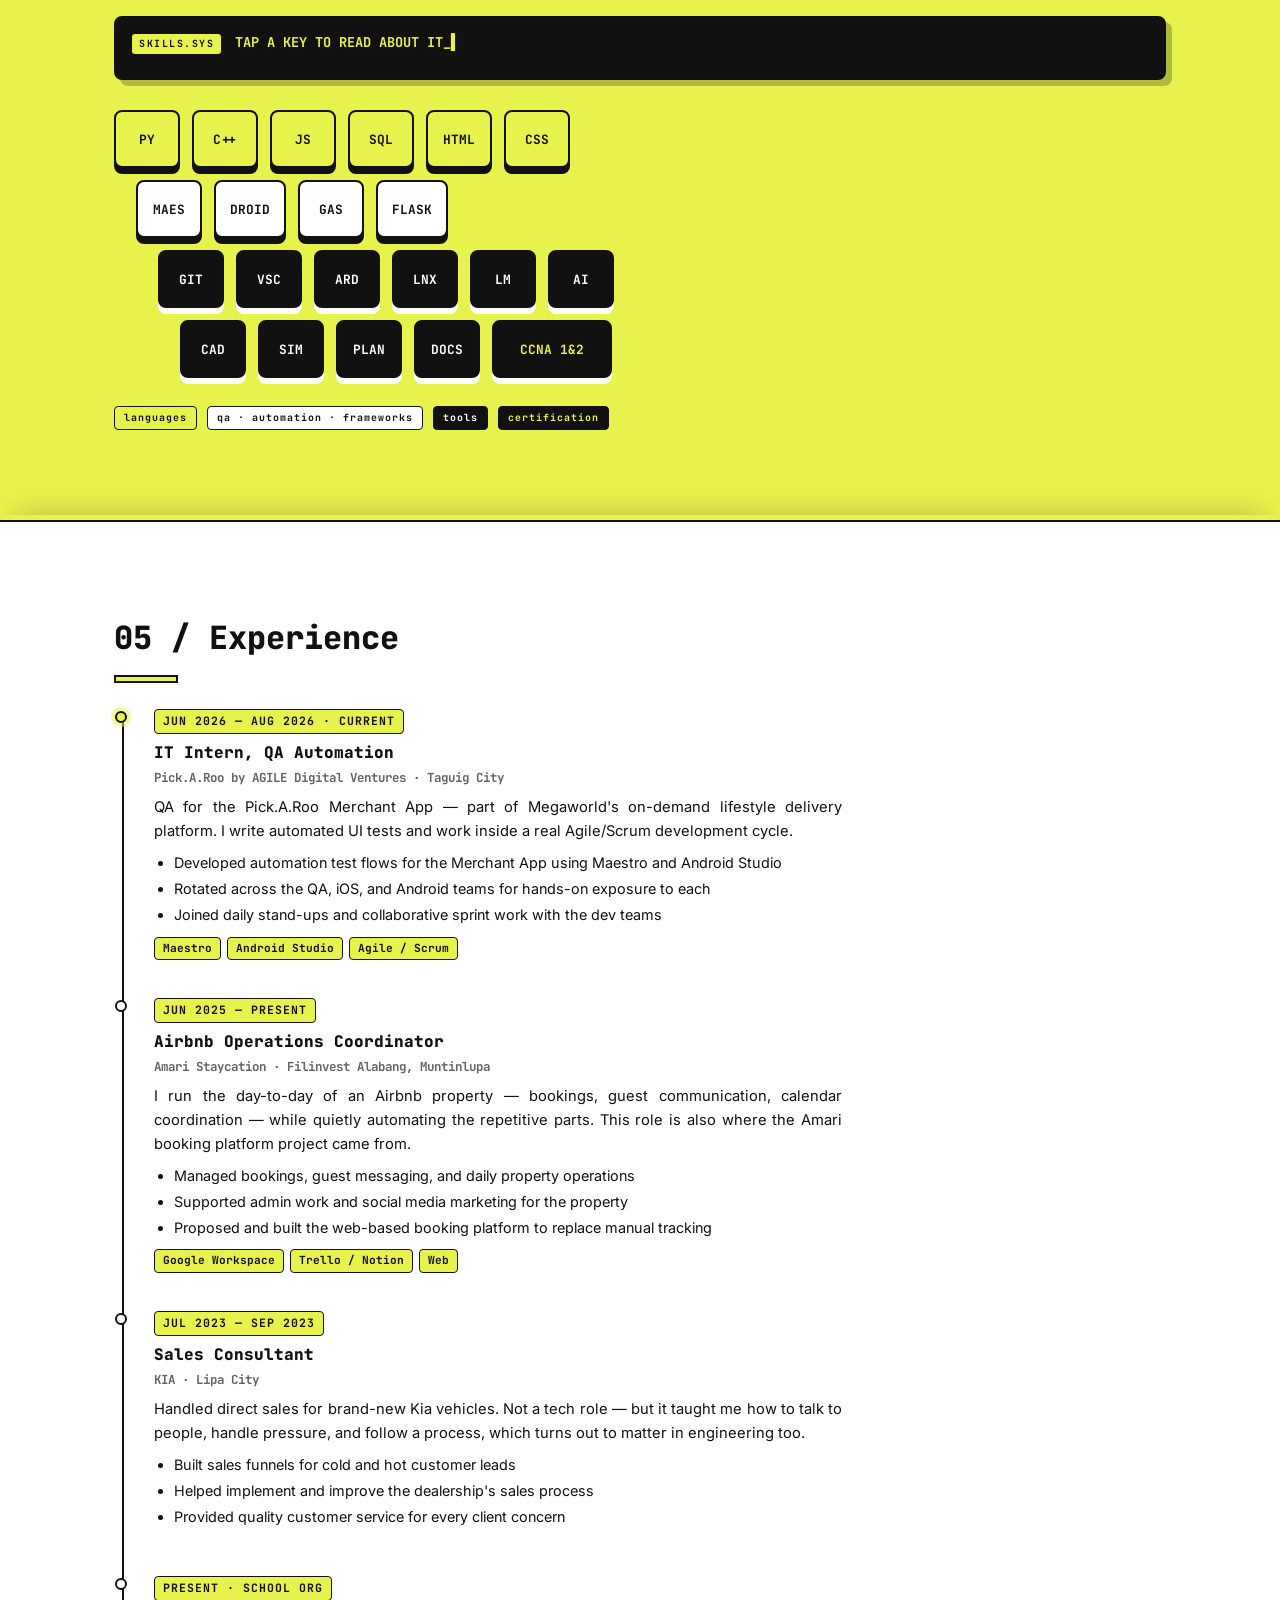
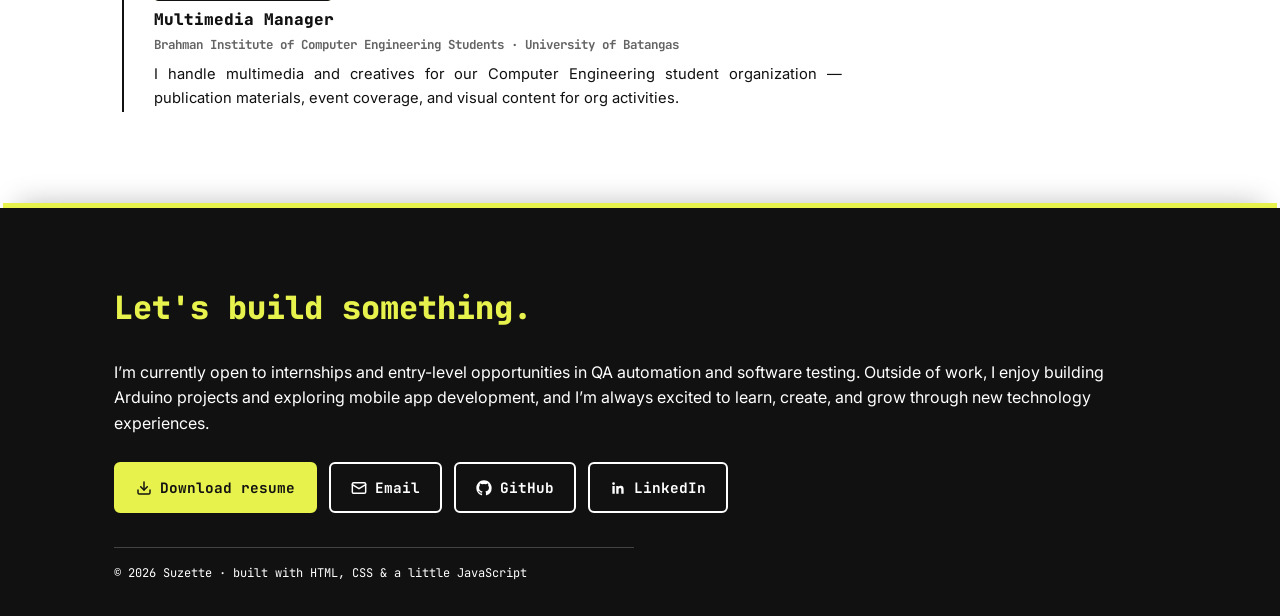
==== commit 9f2edbe6: "flling object" ====
--- a/index.html
+++ b/index.html
@@ -30,8 +30,7 @@
   <link rel="stylesheet" href="style.css">
 </head>
 <body>
-
-  <!-- Scroll progress line — fills left→right as you scroll (script.js §11) -->
+  
   <div id="scrollProgress" aria-hidden="true"></div>
 
   <!-- Interactive dot-grid background — dots glow yellow near the cursor
@@ -67,8 +66,13 @@
     <span>[ ]</span>
     <span>=&gt;</span>
     <!-- mini keycaps -->
-    <span class="kf">Q</span>
-    <span class="kf">A</span>
+    <span class="kf">S</span>
+    <span class="kf">U</span>
+    <span class="kf">Z</span>
+    <span class="kf">E</span>
+    <span class="kf">T</span>
+    <span class="kf">T</span>
+    <span class="kf">E</span>
     <span class="kf">CTRL</span>
     <span class="kf">ESC</span>
     <span class="kf">↵</span>
@@ -559,8 +563,12 @@
       <h2>04 / Skills</h2>
       <p class="section-sub">(hint: press a key)</p>
 
-      <!-- The "LCD screen" that reads out the pressed skill -->
-      <div class="skill-screen reveal">
+      <!-- The "LCD screen" that reads out the pressed skill.
+           aria-live="polite" = when JS changes this text, a screen reader
+           announces the new definition without interrupting whatever it
+           is already saying. Without it, blind users press a key and hear
+           nothing at all. -->
+      <div class="skill-screen reveal" aria-live="polite">
         <span class="screen-tag" id="screenTag">SKILLS.SYS</span>
         <p class="screen-text" id="screenText">TAP A KEY TO READ ABOUT IT_</p>
       </div>
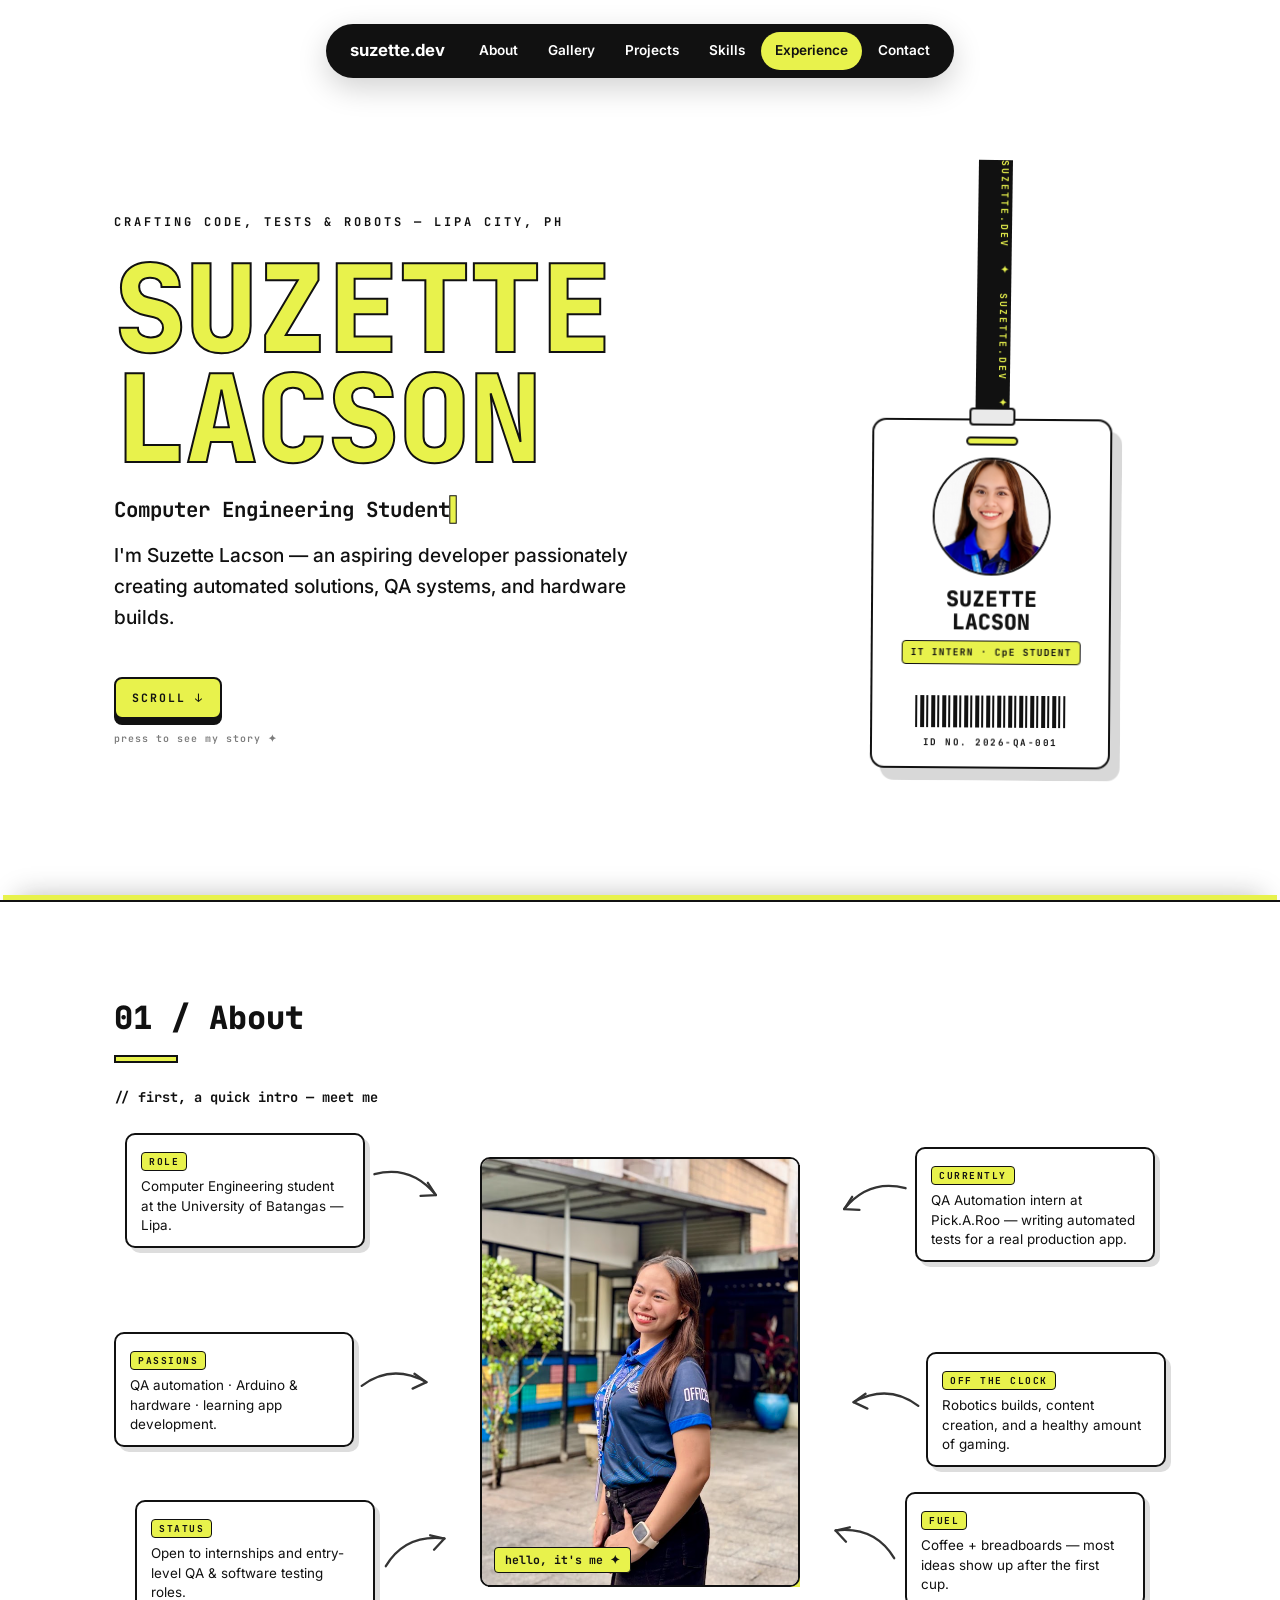
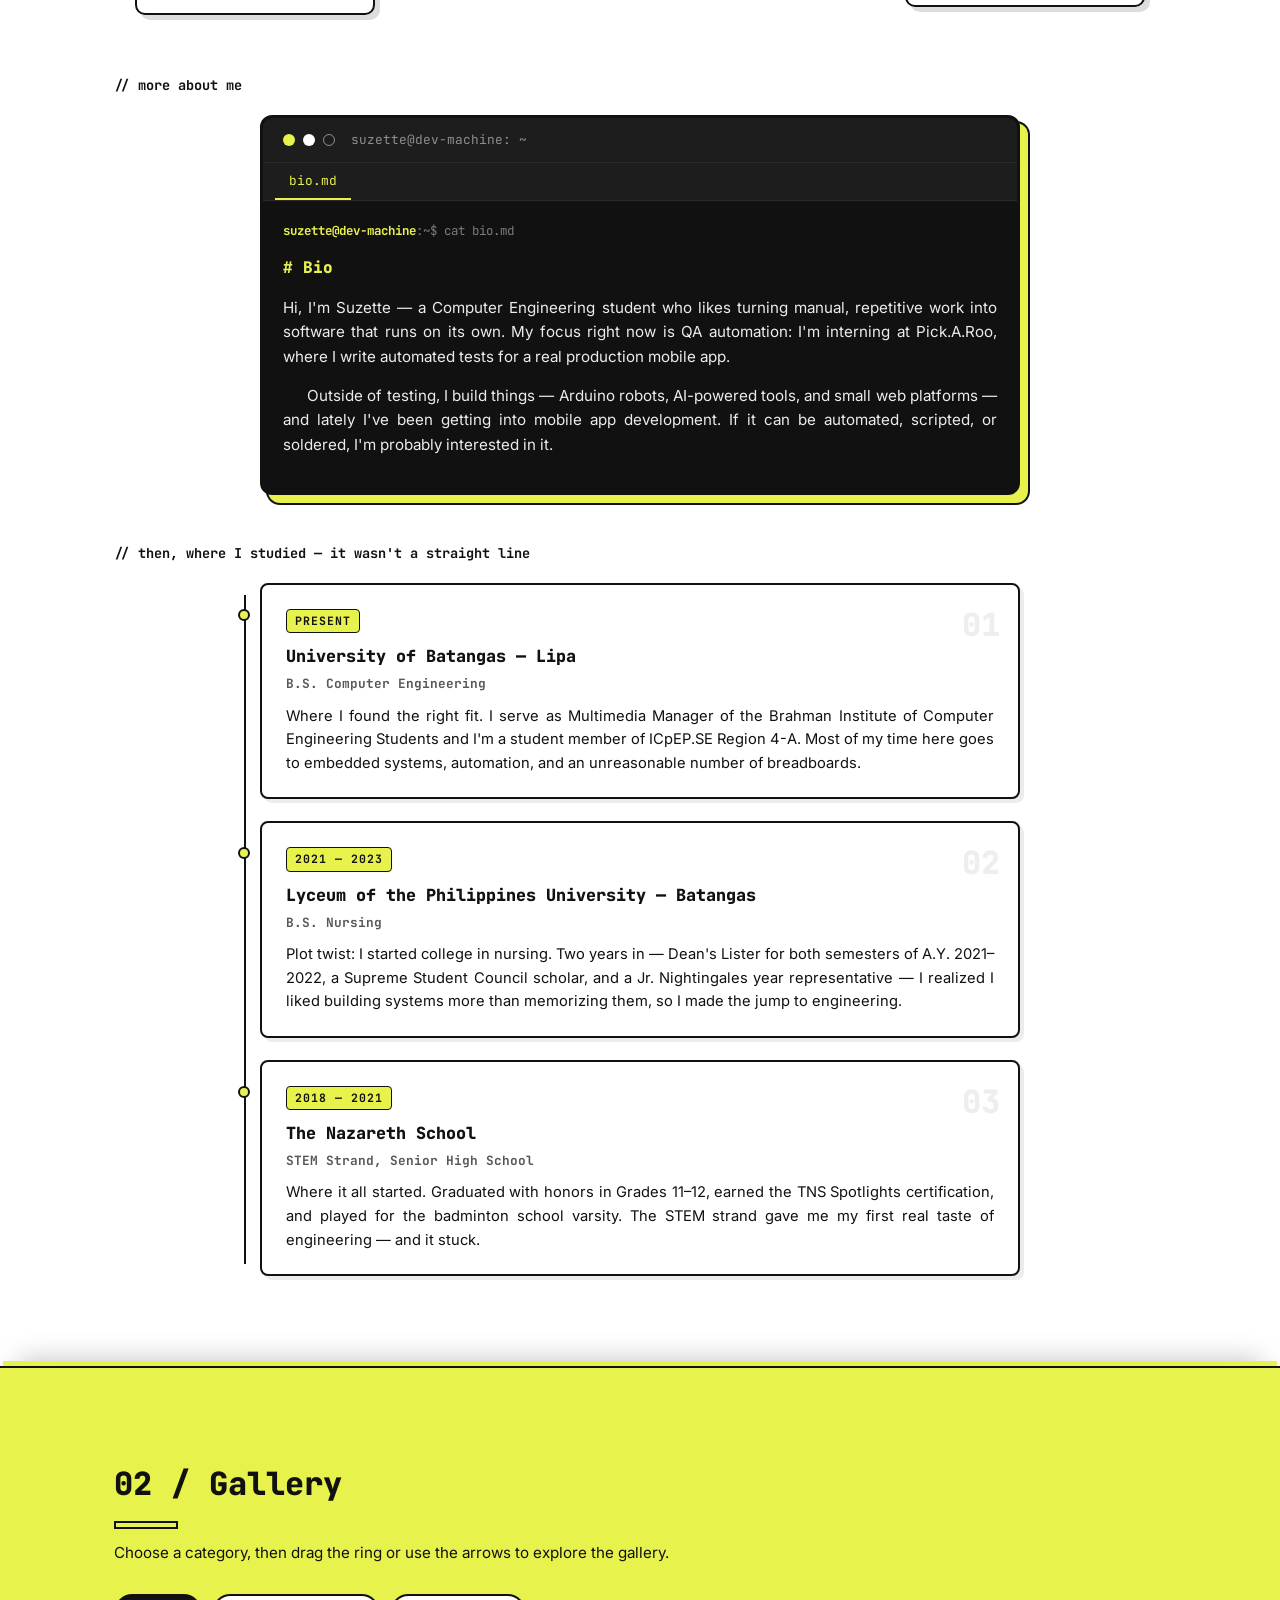
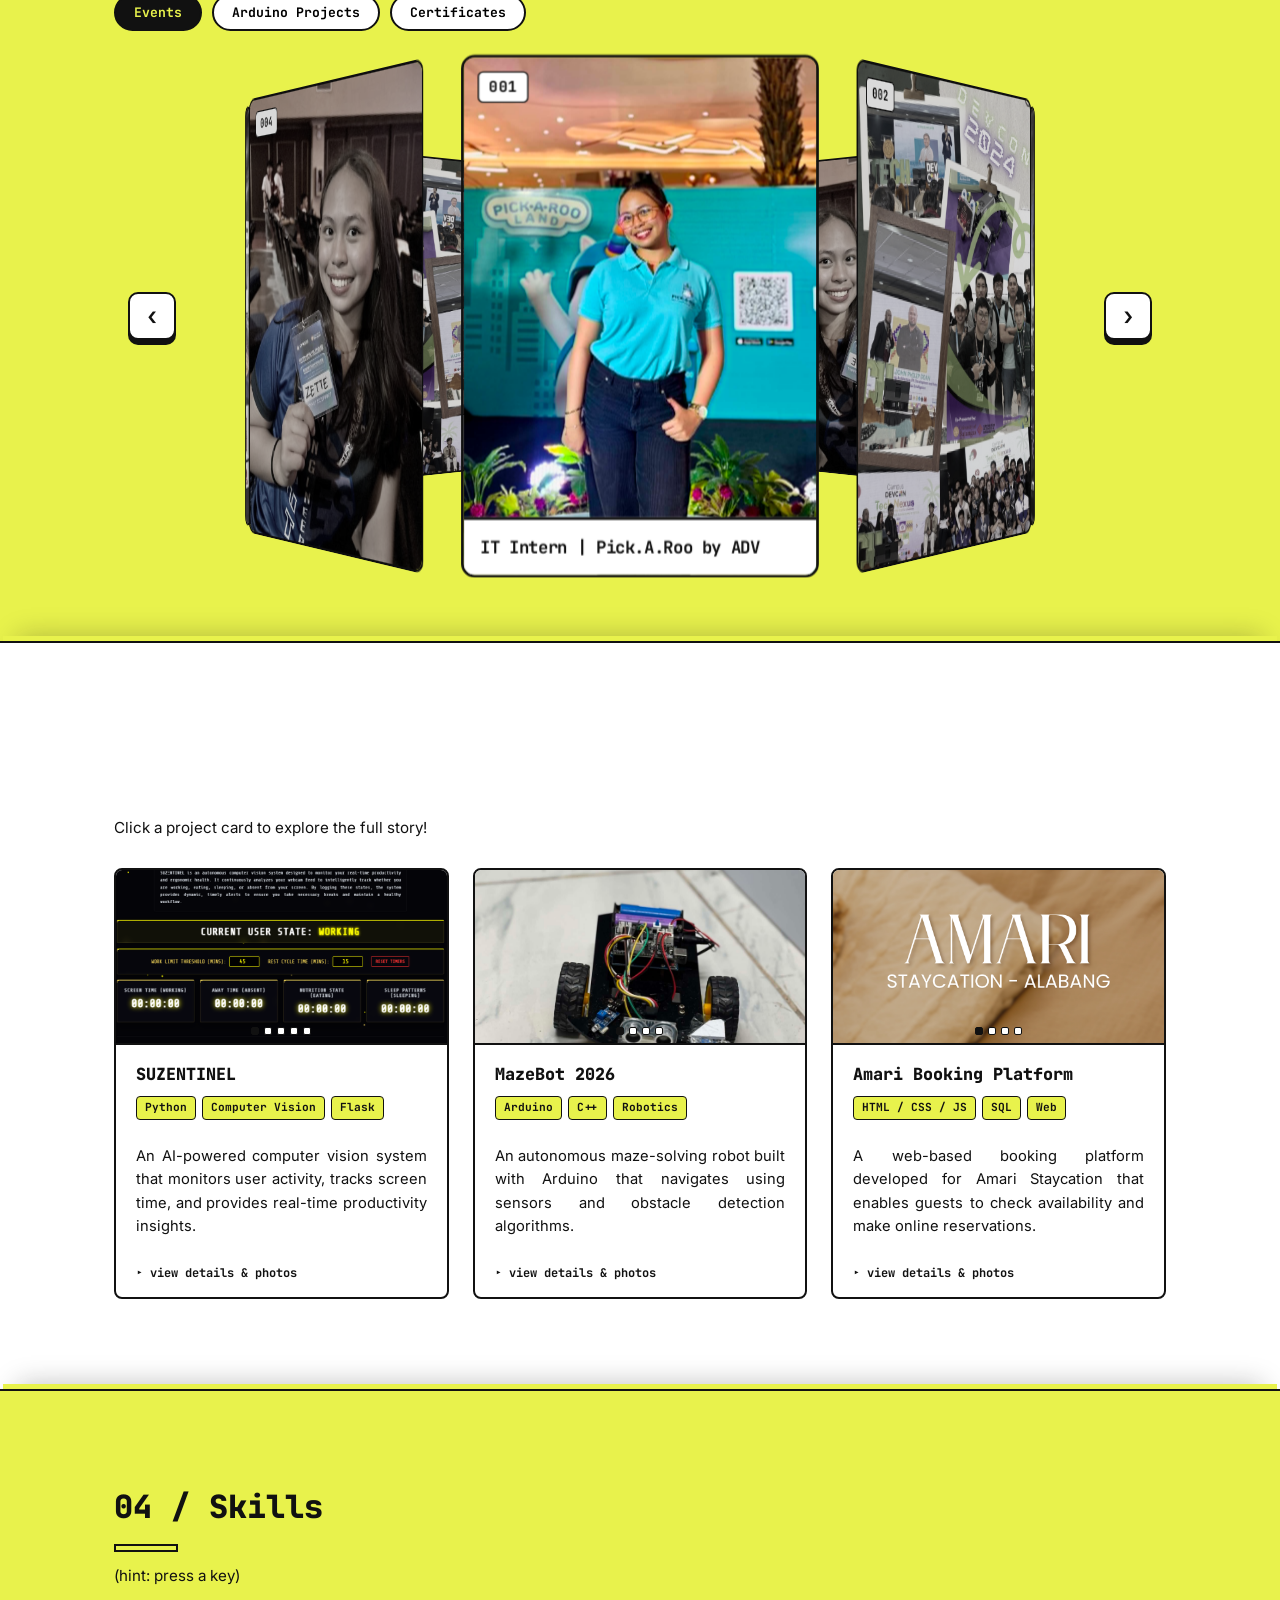
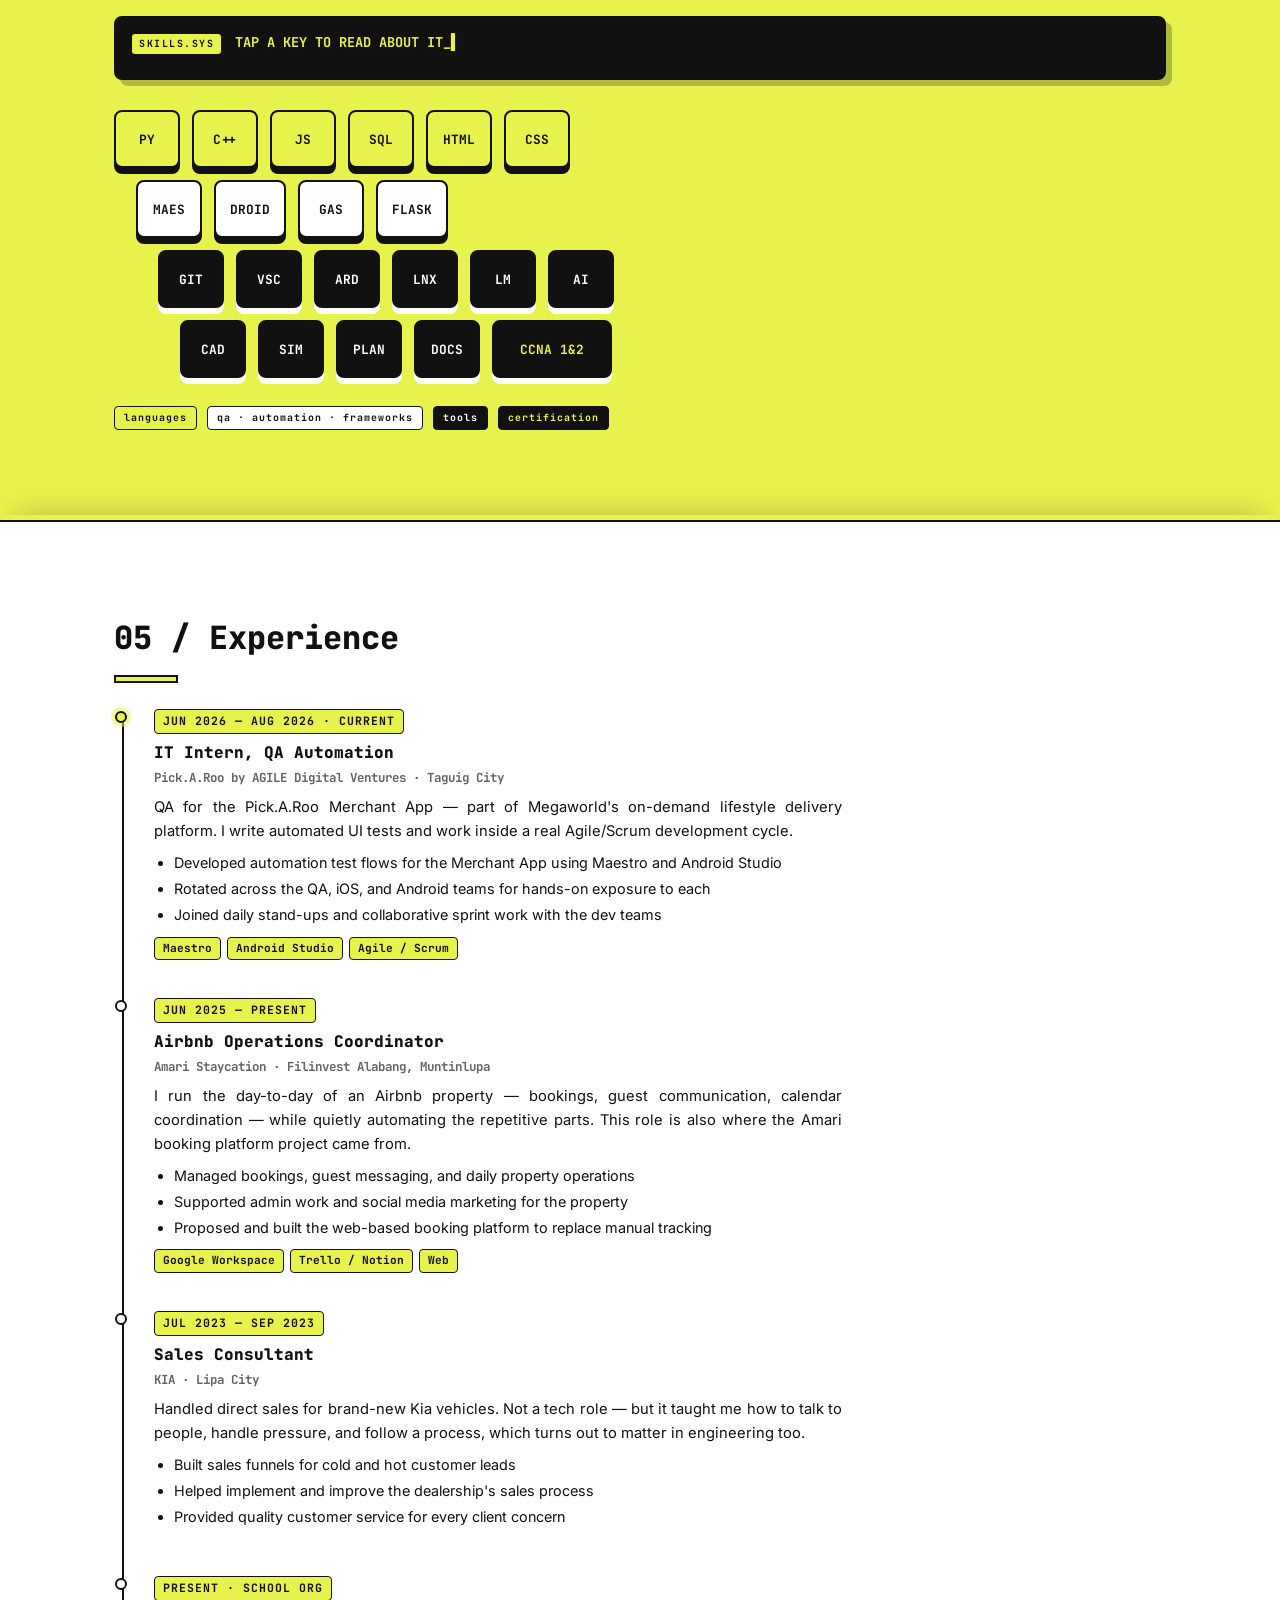
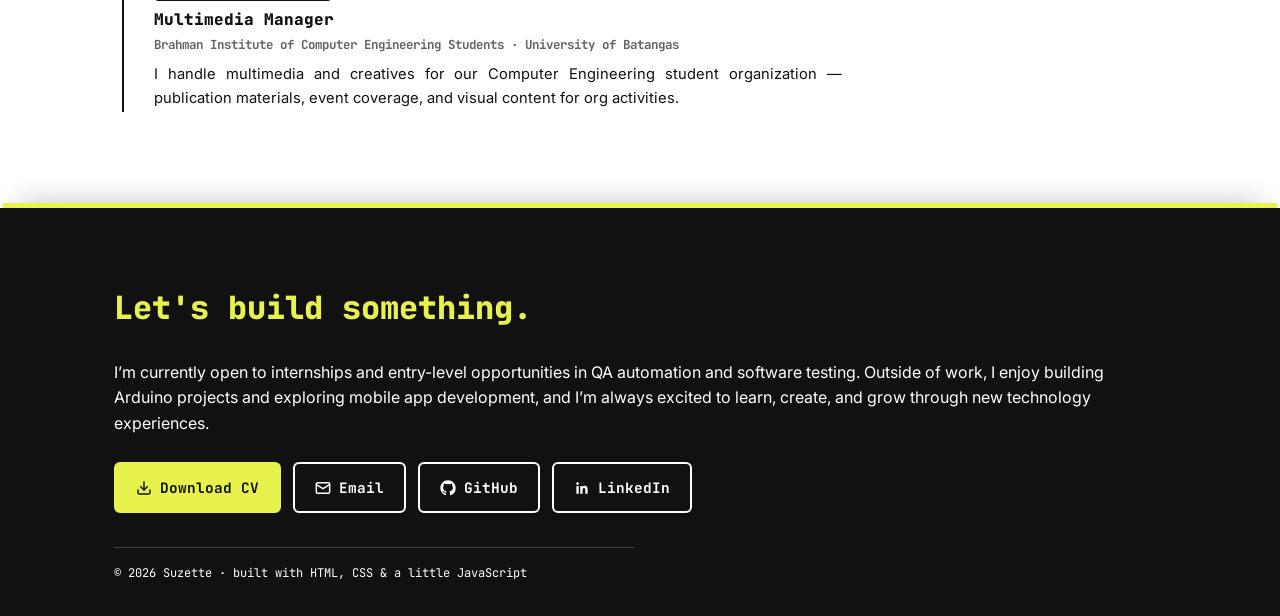
==== commit b172e716: "final" ====
--- a/index.html
+++ b/index.html
@@ -691,7 +691,7 @@
         <!-- The CV file lives inside the images/Personal/ folder -->
         <a class="btn btn-resume" href="images/Personal/SUZETTE B. LACSON_CV_Tech_Updated.pdf" download>
           <svg viewBox="0 0 24 24" width="16" height="16" fill="none" stroke="currentColor" stroke-width="2.2" stroke-linecap="round" stroke-linejoin="round" aria-hidden="true"><path d="M21 15v4a2 2 0 0 1-2 2H5a2 2 0 0 1-2-2v-4"/><polyline points="7 10 12 15 17 10"/><line x1="12" y1="15" x2="12" y2="3"/></svg>
-          Download resume
+          Download CV
         </a>
         <a class="btn btn-ghost" href="mailto:lacsonsuzette03@gmail.com">
           <svg viewBox="0 0 24 24" width="16" height="16" fill="none" stroke="currentColor" stroke-width="2.2" stroke-linecap="round" stroke-linejoin="round" aria-hidden="true"><rect x="2" y="4" width="20" height="16" rx="2"/><path d="m22 7-10 6L2 7"/></svg>
